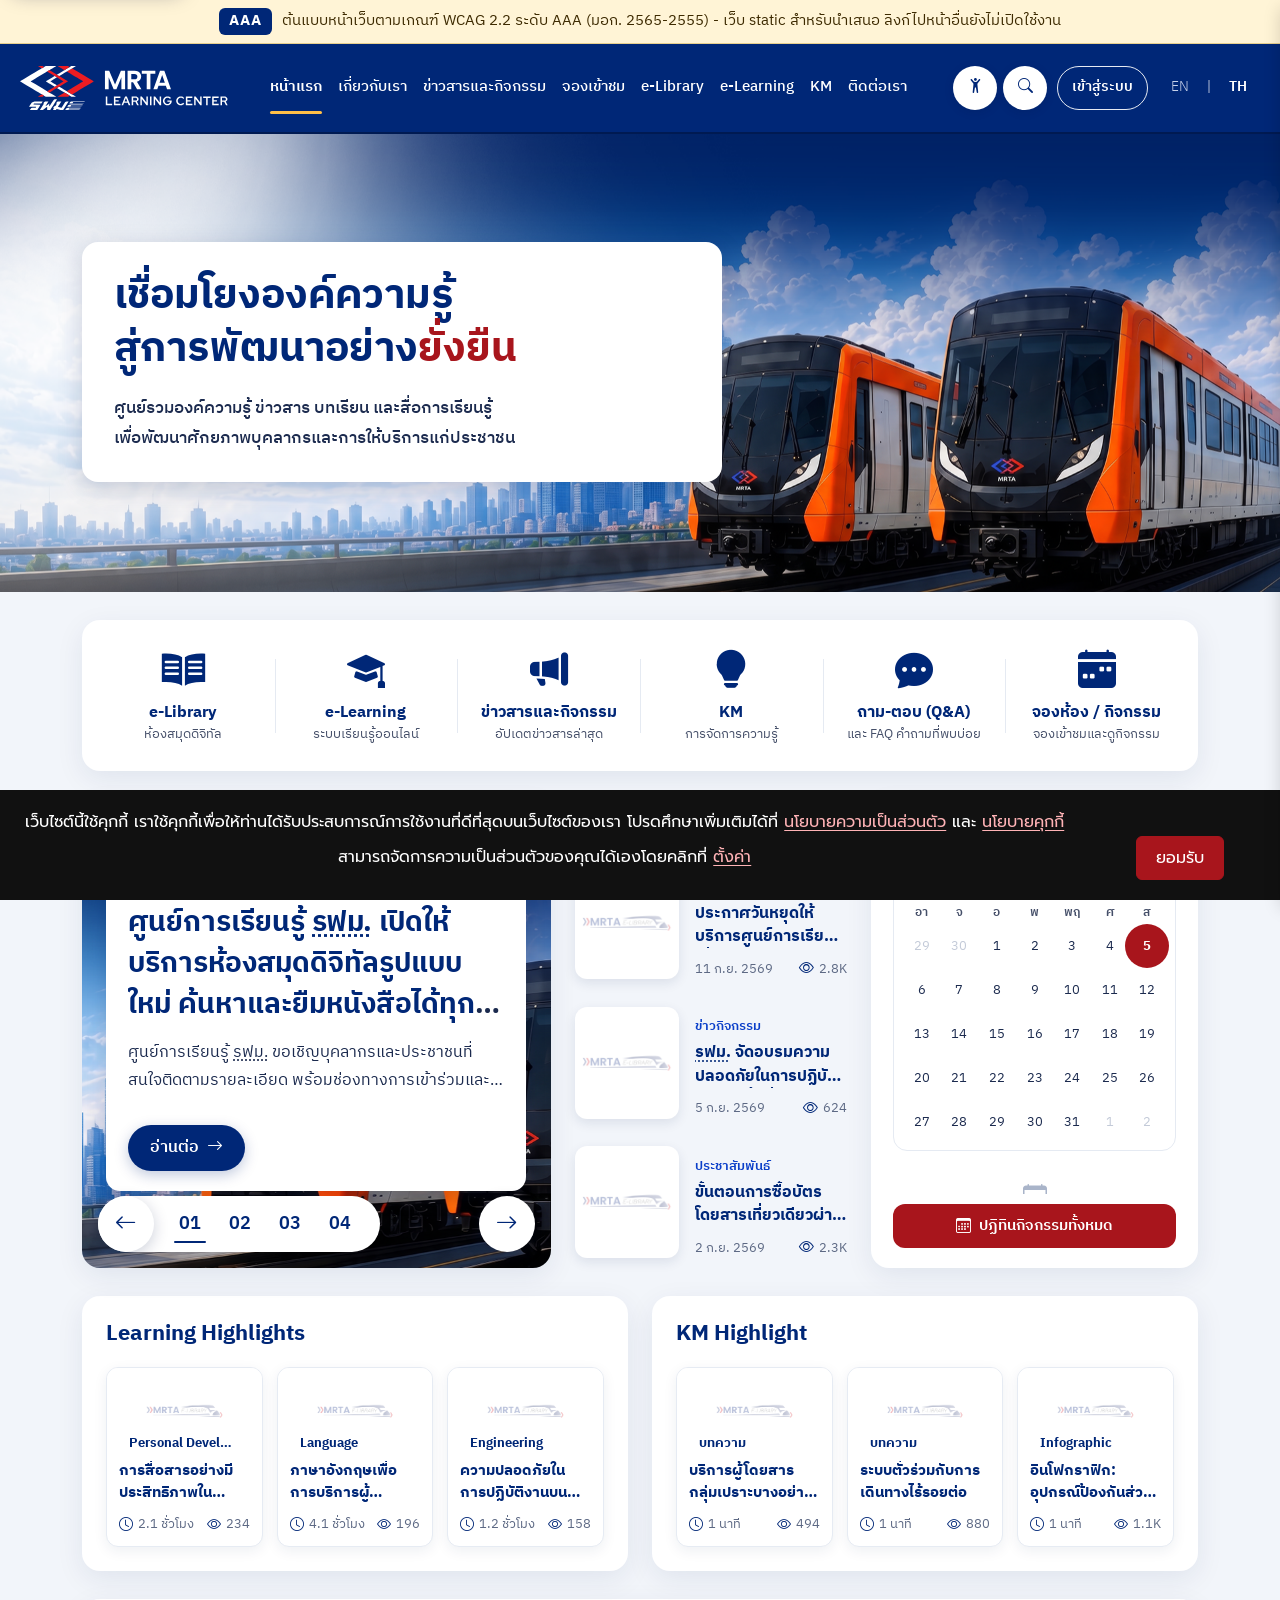
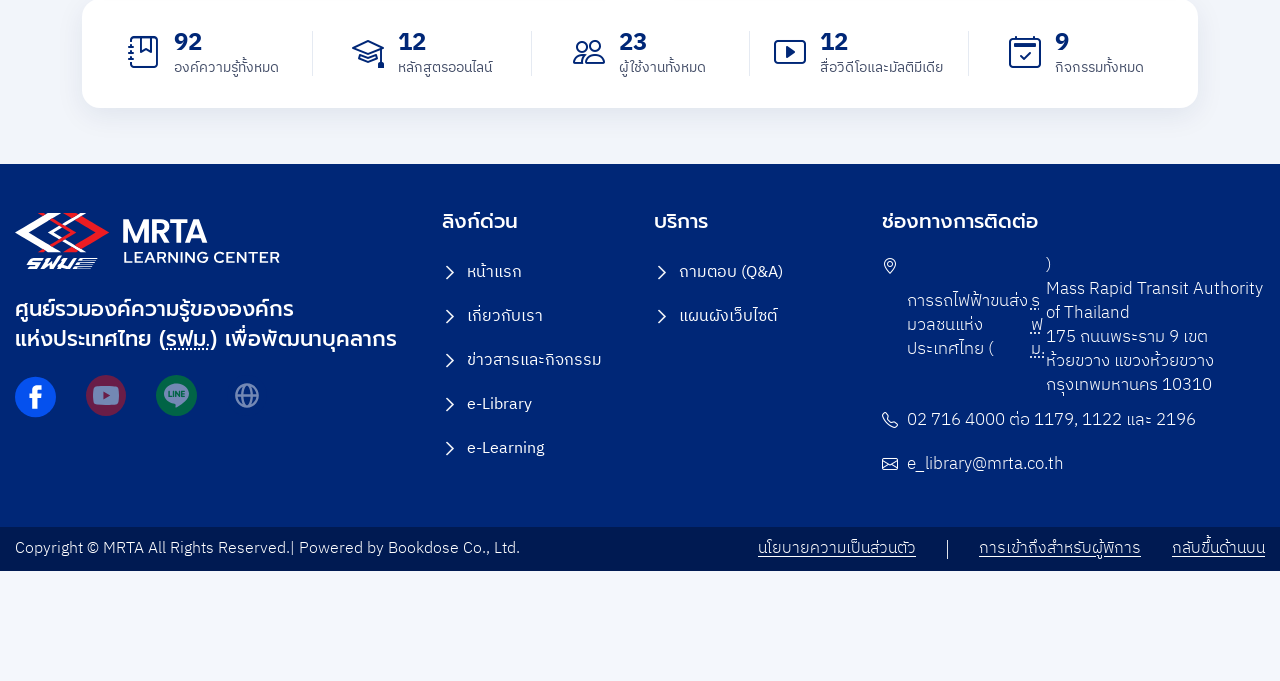
==== index.html @ 687dca8e "second commit" ====
<!DOCTYPE html>
<html lang="th"><head><meta name="robots" content="noindex, nofollow"><script src="/_aaa/static.js"></script>
    <meta charset="utf-8">
    <meta name="viewport" content="width=device-width, initial-scale=1">
    <meta name="csrf-token" content="demo-token">
    
    <meta name="description" content="ห้องสมุดอิเล็กทรอนิกส์ รฟม. - ค้นหาและยืมอีบุ๊ก หนังสือเสียง นิตยสาร สื่อมัลติมีเดีย และข่าวตัดออนไลน์ ของการรถไฟฟ้าขนส่งมวลชนแห่งประเทศไทย">
    <title>MRTA Learning Center</title>
    
    <link rel="icon" href="/favicon.ico" sizes="any">
    <link rel="icon" href="/favicon.svg" type="image/svg+xml">
    
    <!-- Google Fonts -->
    <link rel="preconnect" href="https://fonts.googleapis.com">
    <link rel="preconnect" href="https://fonts.gstatic.com" crossorigin="">
    <link href="https://fonts.googleapis.com/css2?family=IBM+Plex+Sans+Thai:wght@300;400;500;600;700&amp;family=Kanit:wght@300;400;500;600;700&amp;family=Poppins:wght@300;400;500;600;700&amp;family=Prompt:wght@300;400;500;600;700&amp;display=swap" rel="stylesheet">
    
    <link rel="stylesheet" href="/front/color/accordion.css?v=1782286089">
    <link rel="stylesheet" href="/front/css/lang/th.css">
    <link rel="stylesheet" href="/front/css/main.css?v=1791772283">
    <link rel="stylesheet" href="/front/css/header.css?v=1791777416">
    <link rel="stylesheet" href="/front/css/footer.css?v=1791777426">
    <link rel="stylesheet" href="/front/css/carousel.css?v=1788506260">
      <link rel="stylesheet" href="/front/css/search.css?v=1789142500">
    <link href="/bootstrap-5.3.8-dist/css/bootstrap.min.css" rel="stylesheet">
    <link href="/bootstrap-icons-1.13.1/bootstrap-icons.min.css" rel="stylesheet">
    <link href="/plugin/fontawesome-free-7.2.0-web/css/all.min.css" rel="stylesheet">
    <link href="/plugin/sweetalert2/dist/sweetalert2.min.css" rel="stylesheet">
    <link rel="stylesheet" href="/front/color/main.css?v=1788343560">
    <link rel="stylesheet" href="/front/css/accessibility.css?v=1791777722">
<script>
    (function () {
        var KEY = 'mrta_a11y';
        var DEFAULTS = { font: 'md', contrast: 'normal', kbd: true, sr: true };
        var COOKIE_DOMAIN = ".mrta.test";
        var COOKIE_AGE = 60 * 60 * 24 * 365;

        function readCookie() {
            var m = document.cookie.match(new RegExp('(?:^|;\\s*)' + KEY + '=([^;]*)'));
            if (!m) return null;
            try { return JSON.parse(decodeURIComponent(m[1])); } catch (e) { return null; }
        }
        function writeCookie(value, maxAge) {
            var c = KEY + '=' + encodeURIComponent(value) + '; path=/; max-age=' + maxAge + '; SameSite=Lax';
            if (COOKIE_DOMAIN) c += '; domain=' + COOKIE_DOMAIN;
            if (location.protocol === 'https:') c += '; Secure';
            document.cookie = c;
        }

        window.mrtaA11y = {
            KEY: KEY,
            DEFAULTS: DEFAULTS,
            load: function () {
                var saved = readCookie();
                if (!saved) {
                    // ผู้ใช้เดิม: ค่าที่ตั้งไว้ก่อนมีระบบแชร์อยู่ใน localStorage ของระบบนี้ → ย้ายขึ้น cookie ครั้งเดียวแล้วลบทิ้ง
                    // (ถ้าเก็บไว้ ค่าเก่าจะฟื้นกลับมาทับค่าที่เปลี่ยนจากระบบอื่นภายหลัง)
                    try {
                        saved = JSON.parse(localStorage.getItem(KEY) || 'null');
                        if (saved) {
                            writeCookie(JSON.stringify(saved), COOKIE_AGE);
                            if (readCookie()) localStorage.removeItem(KEY); // เบราว์เซอร์ปิด cookie = เก็บไว้ที่เดิม
                        }
                    } catch (e) {}
                }
                saved = saved || {};
                var s = {};
                for (var k in DEFAULTS) s[k] = saved.hasOwnProperty(k) ? saved[k] : DEFAULTS[k];
                return s;
            },
            // บันทึก = cookie ของโดเมนแม่ (ทุกระบบใช้ค่านี้) - เบราว์เซอร์ที่ปิด cookie ใช้ localStorage ของระบบนี้แทน
            save: function (s) {
                var v = JSON.stringify(s);
                writeCookie(v, COOKIE_AGE);
                if (!readCookie()) { try { localStorage.setItem(KEY, v); } catch (e) {} }
            },
            // รีเซ็ต = เขียนค่าเริ่มต้นลง cookie (ไม่ลบ cookie - ถ้าลบ ระบบที่ยังมีค่าเก่าใน localStorage จะดึงกลับขึ้นมา)
            clear: function () {
                writeCookie(JSON.stringify(DEFAULTS), COOKIE_AGE);
                try { localStorage.removeItem(KEY); } catch (e) {}
            },
            apply: function (s) {
                var html = document.documentElement;
                html.setAttribute('data-a11y-font', s.font);
                html.setAttribute('data-a11y-contrast', s.contrast);
                html.classList.toggle('a11y-kbd', !!s.kbd);
                html.classList.toggle('a11y-sr', !!s.sr);
            }
        };
        // จำว่าตอนนี้ใช้เมาส์/นิ้ว หรือคีย์บอร์ด - ให้ accessibility.css ไม่ขึ้นกรอบโฟกัสที่ช่องพิมพ์ตอนคลิกด้วยเมาส์
        // (เปลี่ยนกลับเป็นคีย์บอร์ดเฉพาะตอนกด Tab - พิมพ์ตัวอักษรในช่องไม่นับ ไม่งั้นกรอบจะโผล่ตอนเริ่มพิมพ์)
        document.addEventListener('pointerdown', function () { document.documentElement.classList.add('a11y-pointer'); }, true);
        document.addEventListener('keydown', function (e) { if (e.key === 'Tab') document.documentElement.classList.remove('a11y-pointer'); }, true);
        window.mrtaA11y.apply(window.mrtaA11y.load());
        // กดย้อนกลับแล้วเบราว์เซอร์คืนหน้าเดิมจากหน่วยความจำ (bfcache) สคริปต์นี้ไม่รันใหม่
        // ถ้าระหว่างนั้นไปเปลี่ยนค่าในอีกระบบ หน้าที่คืนมาจะค้างค่าเก่า → อ่าน cookie แล้วใช้ใหม่
        window.addEventListener('pageshow', function (e) {
            if (e.persisted) window.mrtaA11y.apply(window.mrtaA11y.load());
        });
    })();
</script>

    <link rel="stylesheet" href="/front/css/portal-home.css?v=1792054882">
    
<link rel="stylesheet" href="/front/css/nav-search.css?v=1790253420"><link type="text/css" href="/front/css/cookie.css?v=1791772160" rel="stylesheet"><link type="text/css" href="/front/css/main.css?v=1791772283" rel="stylesheet"><link rel="stylesheet" href="/_aaa/aaa.css"></head>
<body id="page-top">
    <svg xmlns="http://www.w3.org/2000/svg" class="a11y-filters" width="0" height="0" aria-hidden="true" focusable="false" style="position:absolute;width:0;height:0;overflow:hidden">
    <filter id="a11y-tritan" color-interpolation-filters="linearRGB">
        <feColorMatrix type="matrix" values="
            1.05   -0.3825  0.3325  0 0
            0       1.2345 -0.2345  0 0
            0      -0.475   1.475   0 0
            0       0       0       1 0"></feColorMatrix>
    </filter>
</svg>
<a class="a11y-skip" href="#main-content">ข้ามไปยังเนื้อหาหลัก</a><div class="aaa-proto" role="note"><span class="aaa-proto-badge">AAA</span><span>ต้นแบบหน้าเว็บตามเกณฑ์ WCAG 2.2 ระดับ AAA (มอก. 2565-2555) - เว็บ static สำหรับนำเสนอ ลิงก์ไปหน้าอื่นยังไม่เปิดใช้งาน</span></div>
<script>
    (function () {
        var link = document.currentScript.previousElementSibling;
        function target() {
            var main = document.querySelector('main, [role="main"]');
            if (!main) return null;
            if (!main.id) main.id = 'main-content';
            if (!main.hasAttribute('tabindex')) main.setAttribute('tabindex', '-1'); // ให้รับโฟกัสได้ (แต่ไม่อยู่ในลำดับ Tab)
            return main;
        }
        document.addEventListener('DOMContentLoaded', function () {
            var main = target();
            if (!main) { link.remove(); return; }
            link.setAttribute('href', '#' + main.id);
        });
        // ย้ายโฟกัสเข้าไปใน main จริง ๆ (แค่เลื่อนจอ Tab ถัดไปจะกลับไปเริ่มที่เมนู)
        link.addEventListener('click', function (e) {
            var main = target();
            if (!main) return;
            e.preventDefault();
            main.focus({ preventScroll: true });
            main.scrollIntoView({ block: 'start' });
        });
    })();
</script>
    
    <div aria-hidden="true" style="position:absolute;left:-9999px;top:auto;width:1px;height:1px;overflow:hidden">
                    <a href="/admin/config/backup-db" tabindex="-1" rel="nofollow">Database Backup</a>
                    <a href="/admin/export/all-users" tabindex="-1" rel="nofollow">Export All Users</a>
                    <a href="/internal/db-dump.sql" tabindex="-1" rel="nofollow">DB Dump</a>
            </div>

                
    <header class="site-header font-sec  site-header--transparent ">
    <nav class="navbar navbar-expand-xl site-navbar">

        <a class="nav-logo" href="/">
    <picture>
        <source media="(max-width: 767.98px)" srcset="/front/image/logo/logo-white.svg?v=1790247671">
        <img src="/front/image/logo/logo-white.svg?v=1790050893" alt="MRTA Learning Center" class="">
    </picture>
    </a>
        <div class="nav-mobile-controls ms-auto d-flex align-items-center d-xl-none">
    <button class="nav-icon-btn" type="button" id="navSearchToggleMobile" data-nav-search-toggle="navSearch" aria-label="Search">
        <i class="bi bi-search"></i>
    </button>

    
    <button class="nav-icon-btn border-0" type="button" data-bs-toggle="offcanvas" data-bs-target="#hNav" aria-controls="hNav" aria-label="เปิดเมนู">
        <i class="bi bi-list nav-hamburger-icon"></i>
    </button>
</div>

        
        <div class="offcanvas offcanvas-end nav-drawer" tabindex="-1" id="hNav" aria-labelledby="hNavLabel">

            <div class="offcanvas-header d-xl-none">
                
                <img src="/front/image/logo/logo-white.svg?v=1790247671" class="nav-drawer-logo" alt="MRTA Learning Center" id="hNavLabel">
                <button type="button" class="nav-icon-btn" data-bs-dismiss="offcanvas" aria-label="ปิดเมนู">
                    <i class="bi bi-x-lg"></i>
                </button>
            </div>

            <div class="offcanvas-body">
            <div class="nav-right d-flex align-items-center gap-2 py-2 py-xl-0">

                <div class="nav-group-label nav-group-menu d-xl-none">เมนูหลัก</div>

                <ul class="navbar-nav align-items-center gap-1 me-auto py-2 py-xl-0 nav-menu-list">
            <li class="nav-item">
                            <a class="nav-pill  active " href="/">
                    หน้าแรก
                </a>
                    </li>
            <li class="nav-item">
                            <a class="nav-pill " href="/about-us">
                    เกี่ยวกับเรา
                </a>
                    </li>
            <li class="nav-item">
                            <a class="nav-pill " href="/news">
                    ข่าวสารและกิจกรรม
                </a>
                    </li>
            <li class="nav-item">
                            <a class="nav-pill " href="/booking">
                    จองเข้าชม
                </a>
                    </li>
            <li class="nav-item">
                            <a class="nav-pill " href="/belib/home">
                    e-Library
                </a>
                    </li>
            <li class="nav-item">
                            <a class="nav-pill " href="/learnext">
                    e-Learning
                </a>
                    </li>
            <li class="nav-item">
                            <a class="nav-pill " href="/knowledge">
                    KM
                </a>
                    </li>
            <li class="nav-item">
                            <a class="nav-pill " href="/contact-us">
                    ติดต่อเรา
                </a>
                    </li>
    </ul>
                <button class="nav-icon-btn" type="button" id="navSearchToggle" data-nav-search-toggle="navSearch" aria-label="Search">
    <i class="bi bi-search"></i>
</button>

<button class="nav-icon-btn d-none d-xl-flex" type="button" id="navAccessibility" data-a11y-open="" aria-haspopup="dialog" aria-label="การเข้าถึงสำหรับผู้พิการ">
    <i class="bi bi-person-arms-up"></i>
</button>

    <a class="nav-login-btn" href="/login">
        เข้าสู่ระบบ
    </a>
                <div class="nav-group-label nav-group-lang d-xl-none">ภาษา</div>
<div class="nav-lang">
    <a href="/locale/en" class="txt-lang ">EN</a>
    <span class="sep">|</span>
    <a href="/locale/th" class="txt-lang on">TH</a>
</div>

                
                <div class="nav-drawer-secondary d-xl-none">
                                                                        <a href="/contact-us">ติดต่อเรา</a>
                                                                                                                    <a href="/policy/privacy-policy">นโยบายการคุ้มครองข้อมูลส่วนบุคคล</a>
                                                            </div>

            </div>
            </div>
        </div>

        
        
    <script src="/front/js/nav-search.js?v=1790253038" defer=""></script>

<div class="nav-search-panel" id="navSearch" data-nav-search="" data-ac-url="/search/autocomplete" data-search-url="/search" data-param="word" data-text-searching="กำลังค้นหา..." data-text-empty="ไม่พบรายการ" data-text-all="ดูผลลัพธ์ทั้งหมด">
    <div class="nav-search-inner">
        <div class="nav-search-input-wrap">
            <i class="bi bi-search" aria-hidden="true"></i>
            <input type="text" class="nav-search-input" data-nav-search-input="" autocomplete="off" placeholder="ค้นหาแล้วกดปุ่ม Enter" aria-label="ค้นหา">
        </div>
        
        <div class="ac-dropdown" data-nav-search-results=""></div>
    </div>
    <button type="button" class="nav-icon-btn nav-search-close d-xl-none" data-nav-search-close="" aria-label="ปิดการค้นหา">
        <i class="bi bi-x-lg"></i>
    </button>
</div>
    </nav>
</header>



    
            <main id="main-content" tabindex="-1"><div class="ph">
    <section class="ph-hero" aria-roledescription="carousel" aria-label="MRTA Learning Center">
    <div id="carousel-head" class="carousel slide carousel-fade">
        <div class="carousel-inner">
                                            <div class="carousel-item  active ">
                    <div class="ph-hero-media">
                                                    <img src="/front/image/placeholder/banner/banner.png" alt="" onerror="this.onerror=null;this.src='/front/image/placeholder/banner/banner.png'" fetchpriority="high">
                                            </div>

                    <div class="ph-hero-body">
                        <div class="container">
                            <div class="ph-hero-text">
                                                                    <h1 class="ph-hero-title">
                                        เชื่อมโยงองค์ความรู้ <br class="d-none d-md-inline">สู่การพัฒนาอย่าง<span class="accent">ยั่งยืน</span>
                                    </h1>
                                    <p class="ph-hero-sub">
                                        ศูนย์รวมองค์ความรู้ ข่าวสาร บทเรียน และสื่อการเรียนรู้ <br class="d-none d-lg-inline">เพื่อพัฒนาศักยภาพบุคลากรและการให้บริการแก่ประชาชน
                                    </p>
                                
                                                            </div>
                        </div>
                    </div>
                </div>
                    </div>

            </div>
</section>

    <div class="ph-body">
        <section class="quicknav-section" aria-label="ทางเข้าระบบต่าง ๆ">
<div class="container">
<div class="quicknav-wrap">
    
    <div class="quicknav-card" id="quicknav-card" style="--qn-cols: 6">
                <div class="quicknav-cell" data-key="elibrary">
                            <a class="quicknav-item" href="/belib/home">
                            <i class="ph-ico ph-ico-library" aria-hidden="true"></i>
                <span class="quicknav-title">e-Library</span>
                <span class="quicknav-sub">ห้องสมุดดิจิทัล</span>
            </a>
                    </div>
                <div class="quicknav-cell" data-key="elearning">
                            <a class="quicknav-item" href="/learnext/">
                            <i class="bi bi-mortarboard-fill" aria-hidden="true"></i>
                <span class="quicknav-title">e-Learning</span>
                <span class="quicknav-sub">ระบบเรียนรู้ออนไลน์</span>
            </a>
                    </div>
                <div class="quicknav-cell" data-key="news">
                            <a class="quicknav-item" href="/news/">
                            <i class="bi bi-megaphone-fill" aria-hidden="true"></i>
                <span class="quicknav-title">ข่าวสารและกิจกรรม</span>
                <span class="quicknav-sub">อัปเดตข่าวสารล่าสุด</span>
            </a>
                    </div>
                <div class="quicknav-cell" data-key="km">
                            <a class="quicknav-item" href="/knowledge/">
                            <i class="bi bi-lightbulb-fill" aria-hidden="true"></i>
                <span class="quicknav-title">KM</span>
                <span class="quicknav-sub">การจัดการความรู้</span>
            </a>
                    </div>
                <div class="quicknav-cell" data-key="qa">
                            <a class="quicknav-item" href="/qa">
                            <i class="bi bi-chat-dots-fill" aria-hidden="true"></i>
                <span class="quicknav-title">ถาม-ตอบ (Q&amp;A)</span>
                <span class="quicknav-sub">และ FAQ คำถามที่พบบ่อย</span>
            </a>
                    </div>
                <div class="quicknav-cell" data-key="booking">
                            <a class="quicknav-item" href="/booking/">
                            <i class="bi bi-calendar-week-fill" aria-hidden="true"></i>
                <span class="quicknav-title">จองห้อง / กิจกรรม</span>
                <span class="quicknav-sub">จองเข้าชมและดูกิจกรรม</span>
            </a>
                    </div>
            </div>
</div>
</div>
</section>


        
                    <section class="ph-section ph-feed">
    <div class="container">
        <div class="ph-feed-grid">

            
            <div class="ph-featured" id="ph-featured" aria-roledescription="carousel" aria-labelledby="ph-featured-title">
                <h2 class="ph-feat-badge" id="ph-featured-title">FEATURED / เนื้อหาที่แนะนำ</h2>

                                    <article class="ph-slide" data-ph-slide="" role="group" aria-roledescription="slide" aria-label="เนื้อหาที่ 1">
                        <img class="ph-slide-bg" src="/front/image/placeholder/banner/banner.png" alt="" onerror="this.onerror=null;this.src='/front/image/placeholder/banner/banner.png'">
                        <div class="ph-slide-body">
                            <h3 class="ph-slide-title"><a href="/news/news/41">ศูนย์การเรียนรู้ <abbr title="การรถไฟฟ้าขนส่งมวลชนแห่งประเทศไทย">รฟม.</abbr> เปิดให้บริการห้องสมุดดิจิทัลรูปแบบใหม่ ค้นหาและยืมหนังสือได้ทุกที่ทุกเวลา</a></h3>
                                                            <p class="ph-slide-text">ศูนย์การเรียนรู้ <abbr title="การรถไฟฟ้าขนส่งมวลชนแห่งประเทศไทย">รฟม.</abbr> ขอเชิญบุคลากรและประชาชนที่สนใจติดตามรายละเอียด พร้อมช่องทางการเข้าร่วมและข้อมูลเพิ่มเติมได้ในข่าวนี้</p>
                                                        <a class="ph-slide-more" href="/news/news/41">
                                อ่านต่อ <i class="bi bi-arrow-right" aria-hidden="true"></i>
                                <span class="visually-hidden">: ศูนย์การเรียนรู้ <abbr title="การรถไฟฟ้าขนส่งมวลชนแห่งประเทศไทย">รฟม.</abbr> เปิดให้บริการห้องสมุดดิจิทัลรูปแบบใหม่ ค้นหาและยืมหนังสือได้ทุกที่ทุกเวลา</span>
                            </a>
                        </div>
                    </article>
                                    <article class="ph-slide" data-ph-slide="" hidden="" role="group" aria-roledescription="slide" aria-label="เนื้อหาที่ 2">
                        <img class="ph-slide-bg" src="/front/image/placeholder/banner/banner.png" alt="" loading="lazy" onerror="this.onerror=null;this.src='/front/image/placeholder/banner/banner.png'">
                        <div class="ph-slide-body">
                            <h3 class="ph-slide-title"><a href="/news/news/42"><abbr title="การรถไฟฟ้าขนส่งมวลชนแห่งประเทศไทย">รฟม.</abbr> ร่วมกิจกรรม World Car Free Day 2569 ชวนประชาชนใช้รถไฟฟ้าลดการใช้รถยนต์ส่วนตัว</a></h3>
                                                            <p class="ph-slide-text">การดำเนินงานครั้งนี้มุ่งพัฒนาคุณภาพการให้บริการ และสร้างการเรียนรู้ร่วมกันระหว่างองค์กร ภาคีเครือข่าย และประชาชน</p>
                                                        <a class="ph-slide-more" href="/news/news/42">
                                อ่านต่อ <i class="bi bi-arrow-right" aria-hidden="true"></i>
                                <span class="visually-hidden">: <abbr title="การรถไฟฟ้าขนส่งมวลชนแห่งประเทศไทย">รฟม.</abbr> ร่วมกิจกรรม World Car Free Day 2569 ชวนประชาชนใช้รถไฟฟ้าลดการใช้รถยนต์ส่วนตัว</span>
                            </a>
                        </div>
                    </article>
                                    <article class="ph-slide" data-ph-slide="" hidden="" role="group" aria-roledescription="slide" aria-label="เนื้อหาที่ 3">
                        <img class="ph-slide-bg" src="/front/image/placeholder/banner/banner.png" alt="" loading="lazy" onerror="this.onerror=null;this.src='/front/image/placeholder/banner/banner.png'">
                        <div class="ph-slide-body">
                            <h3 class="ph-slide-title"><a href="/news/news/43">MRTA Learning Center เปิดคอร์สออนไลน์ "พื้นฐานระบบขนส่งทางราง" สำหรับบุคลากรและประชาชนทั่วไป</a></h3>
                                                            <p class="ph-slide-text">สรุปสาระสำคัญ กำหนดการ และข้อปฏิบัติที่เกี่ยวข้อง เพื่อให้ผู้ที่เกี่ยวข้องรับทราบและเตรียมความพร้อมได้ทันเวลา</p>
                                                        <a class="ph-slide-more" href="/news/news/43">
                                อ่านต่อ <i class="bi bi-arrow-right" aria-hidden="true"></i>
                                <span class="visually-hidden">: MRTA Learning Center เปิดคอร์สออนไลน์ "พื้นฐานระบบขนส่งทางราง" สำหรับบุคลากรและประชาชนทั่วไป</span>
                            </a>
                        </div>
                    </article>
                                    <article class="ph-slide" data-ph-slide="" hidden="" role="group" aria-roledescription="slide" aria-label="เนื้อหาที่ 4">
                        <img class="ph-slide-bg" src="/front/image/placeholder/banner/banner.png" alt="" loading="lazy" onerror="this.onerror=null;this.src='/front/image/placeholder/banner/banner.png'">
                        <div class="ph-slide-body">
                            <h3 class="ph-slide-title"><a href="/knowledge/contents/7">ขั้นตอนขออนุญาตเข้าพื้นที่ทางวิ่ง (Track Access) ที่ผู้ปฏิบัติงานต้องรู้</a></h3>
                                                            <p class="ph-slide-text">สรุปลำดับการขออนุญาต การยืนยันตัดกระแสไฟ และการรายงานตัวกับศูนย์ควบคุมก่อนเริ่มงานบนทางวิ่ง</p>
                                                        <a class="ph-slide-more" href="/knowledge/contents/7">
                                อ่านต่อ <i class="bi bi-arrow-right" aria-hidden="true"></i>
                                <span class="visually-hidden">: ขั้นตอนขออนุญาตเข้าพื้นที่ทางวิ่ง (Track Access) ที่ผู้ปฏิบัติงานต้องรู้</span>
                            </a>
                        </div>
                    </article>
                
                                    <div class="ph-featured-nav">
                        <div class="ph-feat-bar">
                            <button type="button" class="ph-feat-btn" data-ph-prev="" aria-label="เนื้อหาก่อนหน้า"><i class="bi bi-arrow-left" aria-hidden="true"></i></button>
                            <div class="ph-slide-nums" role="group" aria-label="เลือกเนื้อหา">
                                                                    
                                    <button type="button" class="ph-slide-num  active " data-ph-num="0" aria-pressed="true">01</button>
                                                                    
                                    <button type="button" class="ph-slide-num " data-ph-num="1" aria-pressed="false">02</button>
                                                                    
                                    <button type="button" class="ph-slide-num " data-ph-num="2" aria-pressed="false">03</button>
                                                                    
                                    <button type="button" class="ph-slide-num " data-ph-num="3" aria-pressed="false">04</button>
                                                            </div>
                        </div>
                        <button type="button" class="ph-feat-btn" data-ph-next="" aria-label="เนื้อหาถัดไป"><i class="bi bi-arrow-right" aria-hidden="true"></i></button>
                    </div>
                            </div>

            
            
            <div class="ph-news">
                <div class="ph-card-head">
                    <h2 class="ph-title">ข่าวสารล่าสุด</h2>
                                            <a class="ph-link" href="/news/news">ดูทั้งหมด <i class="bi bi-arrow-right" aria-hidden="true"></i></a>
                                    </div>

                <div class="ph-news-list">
                                            <a class="ph-news-item" href="/news/news/44">
                            <img class="ph-news-thumb" src="/client/default/images/placeholder/default-news.png" alt="" loading="lazy" onerror="this.onerror=null;this.src='/client/default/images/placeholder/default-news.png'">
                            <div class="ph-news-body">
                                <span class="ph-news-cat">ประกาศ</span>
                                <span class="ph-news-title">ประกาศวันหยุดให้บริการศูนย์การเรียนรู้ เนื่องในวันคล้ายวันพระบรมราชสมภพ</span>
                                <span class="ph-meta">
                                    <span>11 ก.ย. 2569</span>
                                    <span title="เข้าชม"><i class="bi bi-eye" aria-hidden="true"></i> 2.8K</span>
                                </span>
                            </div>
                        </a>
                                            <a class="ph-news-item" href="/news/news/45">
                            <img class="ph-news-thumb" src="/client/default/images/placeholder/default-news.png" alt="" loading="lazy" onerror="this.onerror=null;this.src='/client/default/images/placeholder/default-news.png'">
                            <div class="ph-news-body">
                                <span class="ph-news-cat">ข่าวกิจกรรม</span>
                                <span class="ph-news-title"><abbr title="การรถไฟฟ้าขนส่งมวลชนแห่งประเทศไทย">รฟม.</abbr> จัดอบรมความปลอดภัยในการปฏิบัติงานบนพื้นที่ก่อสร้างรถไฟฟ้า ประจำปี 2569</span>
                                <span class="ph-meta">
                                    <span>5 ก.ย. 2569</span>
                                    <span title="เข้าชม"><i class="bi bi-eye" aria-hidden="true"></i> 624</span>
                                </span>
                            </div>
                        </a>
                                            <a class="ph-news-item" href="/news/news/46">
                            <img class="ph-news-thumb" src="/client/default/images/placeholder/default-news.png" alt="" loading="lazy" onerror="this.onerror=null;this.src='/client/default/images/placeholder/default-news.png'">
                            <div class="ph-news-body">
                                <span class="ph-news-cat">ประชาสัมพันธ์</span>
                                <span class="ph-news-title">ขั้นตอนการซื้อบัตรโดยสารเที่ยวเดียวผ่านแอปพลิเคชัน สำหรับโครงการไทยช่วยไทยพลัส</span>
                                <span class="ph-meta">
                                    <span>2 ก.ย. 2569</span>
                                    <span title="เข้าชม"><i class="bi bi-eye" aria-hidden="true"></i> 2.3K</span>
                                </span>
                            </div>
                        </a>
                                            <a class="ph-news-item" href="/news/news/47">
                            <img class="ph-news-thumb" src="/client/default/images/placeholder/default-news.png" alt="" loading="lazy" onerror="this.onerror=null;this.src='/client/default/images/placeholder/default-news.png'">
                            <div class="ph-news-body">
                                <span class="ph-news-cat">ประกาศ</span>
                                <span class="ph-news-title">เปิดรับสมัครนักศึกษาฝึกงานภาคฤดูร้อน ฝ่ายวิศวกรรมและฝ่ายเทคโนโลยีสารสนเทศ</span>
                                <span class="ph-meta">
                                    <span>29 ส.ค. 2569</span>
                                    <span title="เข้าชม"><i class="bi bi-eye" aria-hidden="true"></i> 790</span>
                                </span>
                            </div>
                        </a>
                                    </div>
            </div>

            
            <div class="ph-card ph-events">
                <div class="ph-card-head">
                    <h2 class="ph-title">กิจกรรมที่น่าสนใจ</h2>
                </div>

                <div class="ph-cal">
                    <div class="ph-cal-head">
                        <button type="button" class="ph-cal-nav" id="ph-cal-prev" aria-label="เดือนก่อนหน้า"><i class="bi bi-chevron-left" aria-hidden="true"></i></button>
                        <span class="ph-cal-title" id="ph-cal-title" aria-live="polite"></span>
                        <button type="button" class="ph-cal-nav" id="ph-cal-next" aria-label="เดือนถัดไป"><i class="bi bi-chevron-right" aria-hidden="true"></i></button>
                    </div>
                    <div class="ph-cal-grid" id="ph-cal-grid"></div>
                </div>

                <div class="ph-ev-list" id="ph-ev-list" aria-live="polite"></div>

                                    <a class="ph-btn ph-btn-red ph-btn-block" href="/news/events">
                        <i class="bi bi-calendar3" aria-hidden="true"></i> ปฏิทินกิจกรรมทั้งหมด
                    </a>
                            </div>

        </div>
    </div>
</section>

                            <section class="ph-section ph-highlights">
    <div class="container">
        <div class="ph-hl-grid">
                            <div class="ph-card ph-hl is-learning">
                    
                    <div class="ph-card-head">
                        <h2 class="ph-title">Learning Highlights</h2>
                    </div>

                                            <div class="ph-hl-list">
                                                            <a class="ph-hl-card" href="/learnext/course/effective-workplace-communication">
                                    <span class="ph-hl-img">
                                        <img src="https://images.unsplash.com/photo-1557804506-669a67965ba0?auto=format&amp;fit=crop&amp;w=1600&amp;q=80" alt="" loading="lazy" onerror="this.onerror=null;this.src='/client/default/images/placeholder/default-knowledge.png'">
                                    </span>
                                    
                                    <span class="ph-hl-body">
                                        <span class="ph-hl-label">Personal Development</span>
                                        <span class="ph-hl-title">การสื่อสารอย่างมีประสิทธิภาพในองค์กร</span>
                                        <span class="ph-meta">
                                                                                            <span><i class="bi bi-clock" aria-hidden="true"></i> 2.1 ชั่วโมง</span>
                                                                                        <span title="เข้าชม"><i class="bi bi-eye" aria-hidden="true"></i> 234</span>
                                        </span>
                                    </span>
                                </a>
                                                            <a class="ph-hl-card" href="/learnext/course/english-for-passenger-service">
                                    <span class="ph-hl-img">
                                        <img src="https://images.unsplash.com/photo-1522202176988-66273c2fd55f?auto=format&amp;fit=crop&amp;w=1600&amp;q=80" alt="" loading="lazy" onerror="this.onerror=null;this.src='/client/default/images/placeholder/default-knowledge.png'">
                                    </span>
                                    
                                    <span class="ph-hl-body">
                                        <span class="ph-hl-label">Language</span>
                                        <span class="ph-hl-title">ภาษาอังกฤษเพื่อการบริการผู้โดยสาร</span>
                                        <span class="ph-meta">
                                                                                            <span><i class="bi bi-clock" aria-hidden="true"></i> 4.1 ชั่วโมง</span>
                                                                                        <span title="เข้าชม"><i class="bi bi-eye" aria-hidden="true"></i> 196</span>
                                        </span>
                                    </span>
                                </a>
                                                            <a class="ph-hl-card" href="/learnext/course/track-access-safety">
                                    <span class="ph-hl-img">
                                        <img src="/client/default/images/placeholder/default-knowledge.png" alt="" loading="lazy" onerror="this.onerror=null;this.src='/client/default/images/placeholder/default-knowledge.png'">
                                    </span>
                                    
                                    <span class="ph-hl-body">
                                        <span class="ph-hl-label">Engineering</span>
                                        <span class="ph-hl-title">ความปลอดภัยในการปฏิบัติงานบนทางวิ่งรถไฟฟ้า (Track Access Safety)</span>
                                        <span class="ph-meta">
                                                                                            <span><i class="bi bi-clock" aria-hidden="true"></i> 1.2 ชั่วโมง</span>
                                                                                        <span title="เข้าชม"><i class="bi bi-eye" aria-hidden="true"></i> 158</span>
                                        </span>
                                    </span>
                                </a>
                                                    </div>
                                    </div>
                            <div class="ph-card ph-hl is-km">
                    
                    <div class="ph-card-head">
                        <h2 class="ph-title">KM Highlight</h2>
                    </div>

                                            <div class="ph-hl-list">
                                                            <a class="ph-hl-card" href="/knowledge/contents/15">
                                    <span class="ph-hl-img">
                                        <img src="/client/default/images/placeholder/default-knowledge.png" alt="" loading="lazy" onerror="this.onerror=null;this.src='/client/default/images/placeholder/default-knowledge.png'">
                                    </span>
                                    
                                    <span class="ph-hl-body">
                                        <span class="ph-hl-label">บทความ</span>
                                        <span class="ph-hl-title">บริการผู้โดยสารกลุ่มเปราะบางอย่างมืออาชีพ</span>
                                        <span class="ph-meta">
                                                                                            <span><i class="bi bi-clock" aria-hidden="true"></i> 1 นาที</span>
                                                                                        <span title="เข้าชม"><i class="bi bi-eye" aria-hidden="true"></i> 494</span>
                                        </span>
                                    </span>
                                </a>
                                                            <a class="ph-hl-card" href="/knowledge/contents/23">
                                    <span class="ph-hl-img">
                                        <img src="/client/default/images/placeholder/default-knowledge.png" alt="" loading="lazy" onerror="this.onerror=null;this.src='/client/default/images/placeholder/default-knowledge.png'">
                                    </span>
                                    
                                    <span class="ph-hl-body">
                                        <span class="ph-hl-label">บทความ</span>
                                        <span class="ph-hl-title">ระบบตั๋วร่วมกับการเดินทางไร้รอยต่อ</span>
                                        <span class="ph-meta">
                                                                                            <span><i class="bi bi-clock" aria-hidden="true"></i> 1 นาที</span>
                                                                                        <span title="เข้าชม"><i class="bi bi-eye" aria-hidden="true"></i> 880</span>
                                        </span>
                                    </span>
                                </a>
                                                            <a class="ph-hl-card" href="/knowledge/contents/8">
                                    <span class="ph-hl-img">
                                        <img src="/client/default/images/placeholder/default-knowledge.png" alt="" loading="lazy" onerror="this.onerror=null;this.src='/client/default/images/placeholder/default-knowledge.png'">
                                    </span>
                                    
                                    <span class="ph-hl-body">
                                        <span class="ph-hl-label">Infographic</span>
                                        <span class="ph-hl-title">อินโฟกราฟิก: อุปกรณ์ป้องกันส่วนบุคคลสำหรับงานระบบราง</span>
                                        <span class="ph-meta">
                                                                                            <span><i class="bi bi-clock" aria-hidden="true"></i> 1 นาที</span>
                                                                                        <span title="เข้าชม"><i class="bi bi-eye" aria-hidden="true"></i> 1.1K</span>
                                        </span>
                                    </span>
                                </a>
                                                    </div>
                                    </div>
                    </div>
    </div>
</section>
                            <section class="ph-section ph-stats" id="home-stats" aria-label="สถิติการใช้งาน">
    <div class="container">
        <ul class="ph-card ph-stats-card">
                            <li class="ph-stat">
                    <i class="bi bi-journal-bookmark" aria-hidden="true"></i>
                    <span class="ph-stat-body">
                        <span class="ph-stat-num" data-count="93">93</span>
                        <span class="ph-stat-label">องค์ความรู้ทั้งหมด</span>
                    </span>
                </li>
                            <li class="ph-stat">
                    <i class="bi bi-mortarboard" aria-hidden="true"></i>
                    <span class="ph-stat-body">
                        <span class="ph-stat-num" data-count="12">12</span>
                        <span class="ph-stat-label">หลักสูตรออนไลน์</span>
                    </span>
                </li>
                            <li class="ph-stat">
                    <i class="bi bi-people" aria-hidden="true"></i>
                    <span class="ph-stat-body">
                        <span class="ph-stat-num" data-count="23">23</span>
                        <span class="ph-stat-label">ผู้ใช้งานทั้งหมด</span>
                    </span>
                </li>
                            <li class="ph-stat">
                    <i class="bi bi-play-btn" aria-hidden="true"></i>
                    <span class="ph-stat-body">
                        <span class="ph-stat-num" data-count="12">12</span>
                        <span class="ph-stat-label">สื่อวิดีโอและมัลติมีเดีย</span>
                    </span>
                </li>
                            <li class="ph-stat">
                    <i class="bi bi-calendar2-check" aria-hidden="true"></i>
                    <span class="ph-stat-body">
                        <span class="ph-stat-num" data-count="9">9</span>
                        <span class="ph-stat-label">กิจกรรมทั้งหมด</span>
                    </span>
                </li>
                    </ul>
    </div>
</section>

            </div>
</div>
</main>
    
                <footer class="mrta-footer" style="--mf-bg: url('/front/image/footer/footer.png')">
    <div class="mrta-footer-main">
        <div class="mf-inner mf-grid">
            <div class="mf-brand">
    
    <a class="mf-logo" href="/">
        <picture>
            <source media="(max-width: 767.98px), (max-width: 1199.98px) and (orientation: portrait)" srcset="/front/image/logo/logo-white.svg?v=1790247671">
            <img src="/front/image/logo/logo-white.svg?v=1790050893" alt="ศูนย์การเรียนรู้ รฟม." class="">
        </picture>
            </a>
    <p class="mf-desc">
        ศูนย์รวมองค์ความรู้ขององค์กร<br>
        แห่งประเทศไทย (<abbr title="การรถไฟฟ้าขนส่งมวลชนแห่งประเทศไทย">รฟม.</abbr>) เพื่อพัฒนาบุคลากร
    </p>
    <div class="mf-social">
                                <a class="mf-social-facebook " href="https://www.facebook.com/LIBOFMRTA" rel="noopener" aria-label="Facebook (เว็บไซต์ภายนอก)">
                <img src="/front/image/footer/icons/facebook.svg" alt="" aria-hidden="true">
            </a>
                                <span class="mf-social-youtube  is-off " role="img" aria-label="YouTube (ยังไม่ได้ตั้งค่า)">
                <img src="/front/image/footer/icons/youtube.svg" alt="" aria-hidden="true">
            </span>
                                <span class="mf-social-line  is-off " role="img" aria-label="LINE (ยังไม่ได้ตั้งค่า)">
                <img src="/front/image/footer/icons/line.svg" alt="" aria-hidden="true">
            </span>
                                <span class="mf-social-website  is-off " role="img" aria-label="Website (ยังไม่ได้ตั้งค่า)">
                <img src="/front/image/footer/icons/web.svg" alt="" aria-hidden="true">
            </span>
            </div>
</div>
            <div class="mf-col">
    <p class="mf-head">ลิงก์ด่วน</p>
    <ul class="mf-links">
                    <li>
                                    <a href="/"><i class="bi bi-chevron-right" aria-hidden="true"></i><span>หน้าแรก</span></a>
                            </li>
                    <li>
                                    <a href="/about-us"><i class="bi bi-chevron-right" aria-hidden="true"></i><span>เกี่ยวกับเรา</span></a>
                            </li>
                    <li>
                                    <a href="/news"><i class="bi bi-chevron-right" aria-hidden="true"></i><span>ข่าวสารและกิจกรรม</span></a>
                            </li>
                    <li>
                                    <a href="/belib/home"><i class="bi bi-chevron-right" aria-hidden="true"></i><span>e-Library</span></a>
                            </li>
                    <li>
                                    <a href="/learnext"><i class="bi bi-chevron-right" aria-hidden="true"></i><span>e-Learning</span></a>
                            </li>
            </ul>
</div>
            <div class="mf-col">
    <p class="mf-head">บริการ</p>
    <ul class="mf-links">
                    <li>
                                    <a href="/qa"><i class="bi bi-chevron-right" aria-hidden="true"></i><span>ถามตอบ (Q&amp;A)</span></a>
                            </li>
                    <li>
                                    <a href="#" data-mf-sitemap-open="" aria-haspopup="dialog"><i class="bi bi-chevron-right" aria-hidden="true"></i><span>แผนผังเว็บไซต์</span></a>
                            </li>
            </ul>
</div>
            <div class="mf-col mf-contact">
    <p class="mf-head">ช่องทางการติดต่อ</p>
    <ul class="mf-contact-list">
                    <li class="mf-address">
                <i class="bi bi-geo-alt" aria-hidden="true"></i>
                <a href="https://www.google.com/maps/search/?api=1&amp;query=%E0%B8%81%E0%B8%B2%E0%B8%A3%E0%B8%A3%E0%B8%96%E0%B9%84%E0%B8%9F%E0%B8%9F%E0%B9%89%E0%B8%B2%E0%B8%82%E0%B8%99%E0%B8%AA%E0%B9%88%E0%B8%87%E0%B8%A1%E0%B8%A7%E0%B8%A5%E0%B8%8A%E0%B8%99%E0%B9%81%E0%B8%AB%E0%B9%88%E0%B8%87%E0%B8%9B%E0%B8%A3%E0%B8%B0%E0%B9%80%E0%B8%97%E0%B8%A8%E0%B9%84%E0%B8%97%E0%B8%A2%20%28%E0%B8%A3%E0%B8%9F%E0%B8%A1.%29%20175%20%E0%B8%96%E0%B8%99%E0%B8%99%E0%B8%9E%E0%B8%A3%E0%B8%B0%E0%B8%A3%E0%B8%B2%E0%B8%A1%209%20%E0%B9%80%E0%B8%82%E0%B8%95%E0%B8%AB%E0%B9%89%E0%B8%A7%E0%B8%A2%E0%B8%82%E0%B8%A7%E0%B8%B2%E0%B8%87%20%E0%B9%81%E0%B8%82%E0%B8%A7%E0%B8%87%E0%B8%AB%E0%B9%89%E0%B8%A7%E0%B8%A2%E0%B8%82%E0%B8%A7%E0%B8%B2%E0%B8%87%20%E0%B8%81%E0%B8%A3%E0%B8%B8%E0%B8%87%E0%B9%80%E0%B8%97%E0%B8%9E%E0%B8%A1%E0%B8%AB%E0%B8%B2%E0%B8%99%E0%B8%84%E0%B8%A3%2010310" rel="noopener">การรถไฟฟ้าขนส่งมวลชนแห่งประเทศไทย (<abbr title="การรถไฟฟ้าขนส่งมวลชนแห่งประเทศไทย">รฟม.</abbr>)<br>Mass Rapid Transit Authority of Thailand<br>175 ถนนพระราม 9 เขตห้วยขวาง แขวงห้วยขวาง กรุงเทพมหานคร 10310<span class="visually-hidden"> (เว็บไซต์ภายนอก)</span></a>
            </li>
                            <li>
                <i class="bi bi-telephone" aria-hidden="true"></i>
                                    <a href="tel:027164000">02 716 4000 ต่อ 1179, 1122 และ 2196</a>
                            </li>
                            <li>
                <i class="bi bi-envelope" aria-hidden="true"></i>
                <a href="mailto:e_library@mrta.co.th">e_library@mrta.co.th</a>
            </li>
            </ul>
</div>
        </div>
    </div>

    <div class="mrta-footer-bottom">
    <div class="mf-inner mf-bottom">
        <div class="mf-copy">
            <span>Copyright © MRTA All Rights Reserved.</span>
                            <span class="mf-copy-sep" aria-hidden="true">|</span>
                <span>Powered by Bookdose Co., Ltd.</span>
                    </div>
        <div class="mf-bottom-links">
                                                                <a href="/policy/privacy-policy">นโยบายความเป็นส่วนตัว</a>
                                                                <span class="mf-sep" aria-hidden="true"></span>
                                                    <a href="#" data-a11y-open="" aria-haspopup="dialog">การเข้าถึงสำหรับผู้พิการ</a>
                                    <a href="#page-top" class="aaa-to-top">กลับขึ้นด้านบน</a></div>
    </div>
</div>
    <dialog id="mf-sitemap" class="mf-sitemap" aria-label="แผนผังเว็บไซต์">
    <div class="mf-sitemap-body">
        <button type="button" class="mf-sitemap-close" data-mf-sitemap-close="" aria-label="ปิด">
            <i class="bi bi-x-lg" aria-hidden="true"></i>
        </button>
        <img src="/front/image/sitemap.png" alt="แผนผังเว็บไซต์" loading="lazy">
    </div>
</dialog>

<script>
    (function () {
        var dialog = document.getElementById('mf-sitemap');
        if (!dialog || typeof dialog.showModal !== 'function') return;

        document.addEventListener('click', function (e) {
            if (e.target.closest('[data-mf-sitemap-open]')) {
                e.preventDefault();
                dialog.showModal();
            }
        });
        dialog.querySelector('[data-mf-sitemap-close]').addEventListener('click', function () {
            dialog.close();
        });
        // คลิกที่ฉากหลัง (นอกกล่องรูป) - event จะตกที่ตัว dialog เอง
        dialog.addEventListener('click', function (e) {
            if (e.target === dialog) dialog.close();
        });
        // เปิดอยู่ไม่ให้หน้าด้านหลังเลื่อน - ไม่ใช้ overflow:hidden ที่ <html> เพราะ scrollbar จะหายแล้วหน้าขยับ
        function blockPageScroll(e) { e.preventDefault(); }
        dialog.addEventListener('wheel', blockPageScroll, { passive: false });
        dialog.addEventListener('touchmove', blockPageScroll, { passive: false });
    })();
</script>
</footer>

<dialog id="a11y-panel" class="a11y-panel" aria-labelledby="a11y-title">
    <div class="a11y-head">
        <h2 id="a11y-title">ระบบ Accessibility<br>สำหรับผู้พิการ (WCAG 2.2 AA)</h2>
        <button type="button" class="a11y-x" data-a11y-close="" aria-label="ปิด">
            <i class="bi bi-x-lg" aria-hidden="true"></i>
        </button>
    </div>

    <div class="a11y-body">
        <p class="a11y-intro">ปรับการแสดงผลของเว็บไซต์ให้เหมาะสม เพื่อการเข้าถึงสำหรับทุกคน</p>

        
        <section class="a11y-sec" aria-labelledby="a11y-font-title">
            <div class="a11y-sec-head">
                <span class="a11y-sec-icon" aria-hidden="true"><i class="bi bi-fonts"></i></span>
                <div class="a11y-sec-text">
                    <p class="a11y-sec-title" id="a11y-font-title">ปรับขนาดตัวอักษร</p>
                    <p class="a11y-sec-desc">ปรับขนาดตัวอักษรให้เหมาะสมกับการอ่าน</p>
                </div>
            </div>
            <div class="a11y-font" role="group" aria-labelledby="a11y-font-title">
                                    <button type="button" data-a11y-font="" data-value="sm" aria-pressed="false" aria-label="ก ตัวอักษรเล็ก">ก</button>
                                    <button type="button" data-a11y-font="" data-value="md" aria-pressed="false" aria-label="กก ตัวอักษรปกติ">กก</button>
                                    <button type="button" data-a11y-font="" data-value="lg" aria-pressed="false" aria-label="กกก ตัวอักษรใหญ่">กกก</button>
                            </div>
        </section>

        
        <section class="a11y-sec" aria-labelledby="a11y-contrast-title">
            <div class="a11y-sec-head">
                <span class="a11y-sec-icon is-outline" aria-hidden="true"><i class="bi bi-circle-half"></i></span>
                <div class="a11y-sec-text">
                    <p class="a11y-sec-title" id="a11y-contrast-title">Contrast</p>
                    <p class="a11y-sec-desc">ปรับความคอนทราสต์ของสี หรือแก้สีสำหรับผู้ที่แยกสีน้ำเงิน-เหลืองได้ยาก</p>
                </div>
            </div>
            <div class="a11y-contrast" role="group" aria-labelledby="a11y-contrast-title">
                                    <button type="button" data-a11y-contrast="" data-value="normal" aria-pressed="false">
                        <i class="bi bi-check-lg a11y-check" aria-hidden="true"></i>
                        <span class="a11y-swatch is-normal" aria-hidden="true"></span>
                        <span>มาตรฐาน</span>
                    </button>
                                    <button type="button" data-a11y-contrast="" data-value="high" aria-pressed="false">
                        <i class="bi bi-check-lg a11y-check" aria-hidden="true"></i>
                        <span class="a11y-swatch is-high" aria-hidden="true"></span>
                        <span>คอนทราสต์สูง</span>
                    </button>
                                    <button type="button" data-a11y-contrast="" data-value="bw" aria-pressed="false">
                        <i class="bi bi-check-lg a11y-check" aria-hidden="true"></i>
                        <span class="a11y-swatch is-bw" aria-hidden="true"></span>
                        <span>ขาว-ดำ</span>
                    </button>
                                    <button type="button" data-a11y-contrast="" data-value="yb" aria-pressed="false" title="Tritan Color Correction: ปรับสีทั้งหน้ารวมถึงรูปภาพ ให้ผู้ที่มีภาวะตาบอดสีน้ำเงิน-เหลือง (Tritan) แยกสีได้">
                        <i class="bi bi-check-lg a11y-check" aria-hidden="true"></i>
                        <span class="a11y-swatch is-yb" aria-hidden="true"></span>
                        <span>เหลือง-น้ำเงิน</span>
                    </button>
                            </div>
        </section>

        
        <section class="a11y-sec">
            <div class="a11y-sec-head">
                <span class="a11y-sec-icon" aria-hidden="true"><i class="bi bi-keyboard"></i></span>
                <div class="a11y-sec-text">
                    <p class="a11y-sec-title" id="a11y-kbd-title">Keyboard navigation</p>
                    <p class="a11y-sec-desc" id="a11y-kbd-desc">เน้นกรอบโฟกัสให้เห็นชัดขณะใช้ Tab, Shift+Tab เลื่อนลำดับการโฟกัส (กด Tab ครั้งแรกในหน้าเพื่อข้ามไปยังเนื้อหาหลัก)</p>
                </div>
                <button type="button" class="a11y-switch" role="switch" aria-checked="false" data-a11y-toggle="kbd" aria-labelledby="a11y-kbd-title" aria-describedby="a11y-kbd-desc"></button>
            </div>
        </section>

        
        <section class="a11y-sec">
            <div class="a11y-sec-head">
                <span class="a11y-sec-icon" aria-hidden="true"><i class="bi bi-volume-up-fill"></i></span>
                <div class="a11y-sec-text">
                    <p class="a11y-sec-title" id="a11y-sr-title">Screen Reader</p>
                    <p class="a11y-sec-desc" id="a11y-sr-desc">ใช้คู่กับโปรแกรมอ่านหน้าจอของเครื่อง (JAWS, NVDA, Narrator, VoiceOver, TalkBack) - เปิดสวิตช์นี้แล้วเว็บจะเติมชื่อให้ปุ่มไอคอนทุกปุ่ม เพื่อให้โปรแกรมอ่านออกเสียงได้ครบ</p>
                </div>
                <button type="button" class="a11y-switch" role="switch" aria-checked="false" data-a11y-toggle="sr" aria-labelledby="a11y-sr-title" aria-describedby="a11y-sr-desc"></button>
            </div>

            
            <details class="a11y-howto">
                <summary>วิธีเปิดโปรแกรมอ่านหน้าจอ</summary>
                <ul class="a11y-howto-list">
                                            <li><strong>Windows:</strong> กด Ctrl + ปุ่ม Windows + Enter เพื่อเปิด/ปิด Narrator (มีในเครื่องอยู่แล้ว) หรือติดตั้ง NVDA ฟรีจาก nvaccess.org แล้วกด Ctrl + Alt + N</li>
                                            <li><strong>macOS:</strong> กด Command + F5 เพื่อเปิด/ปิด VoiceOver</li>
                                            <li><strong>iPhone / iPad:</strong> ไปที่ การตั้งค่า &gt; การช่วยการเข้าถึง &gt; VoiceOver</li>
                                            <li><strong>Android:</strong> ไปที่ การตั้งค่า &gt; การช่วยเหลือพิเศษ &gt; TalkBack (หรือกดปุ่มเพิ่มและลดเสียงค้างไว้ 3 วินาที)</li>
                                    </ul>
                <p class="a11y-howto-tips">เมื่อเปิดโปรแกรมแล้ว กด Tab เพื่อไปยังลิงก์และปุ่มถัดไป กด Tab ครั้งแรกเพื่อข้ามไปยังเนื้อหาหลัก และใน NVDA / JAWS กด H เพื่อข้ามไปทีละหัวข้อ</p>
            </details>
        </section>

        <p class="a11y-note"><i class="bi bi-info-circle" aria-hidden="true"></i><span>เว็บไซต์นี้ออกแบบตามมาตรฐาน WCAG 2.2 ระดับ AA เพื่อการเข้าถึงสำหรับทุกคน</span></p>
    </div>

    <div class="a11y-foot">
        <button type="button" class="a11y-reset" data-a11y-reset=""><i class="bi bi-arrow-clockwise" aria-hidden="true"></i>รีเซ็ตการตั้งค่า</button>
        <button type="button" class="a11y-save" data-a11y-save="">บันทึกการตั้งค่า</button>
    </div>
</dialog>

<script>
    (function () {
        var api = window.mrtaA11y;
        var panel = document.getElementById('a11y-panel');
        if (!api || !panel || typeof panel.showModal !== 'function') return;
        // ต้องเป็นลูกตรงของ <body> ไม่งั้นโดน zoom ตามขนาดตัวอักษร (บาง layout วาง footer ไว้ใน .super_container)
        if (panel.parentNode !== document.body) document.body.appendChild(panel);

        var saved = api.load();   // ค่าที่บันทึกไว้
        var draft = null;         // ค่าที่กำลังลองในหน้าต่าง

        var LABELS = {
            search: "\u0e04\u0e49\u0e19\u0e2b\u0e32",
            close: "\u0e1b\u0e34\u0e14",
            menu: "\u0e40\u0e21\u0e19\u0e39",
            notification: "\u0e01\u0e32\u0e23\u0e41\u0e08\u0e49\u0e07\u0e40\u0e15\u0e37\u0e2d\u0e19",
            next: "\u0e16\u0e31\u0e14\u0e44\u0e1b",
            prev: "\u0e01\u0e48\u0e2d\u0e19\u0e2b\u0e19\u0e49\u0e32"        };

        function copy(s) { return JSON.parse(JSON.stringify(s)); }

        // ใช้ค่ากับหน้า + งานที่ css ทำเองไม่ได้
        function applyAll(s) {
            var fontChanged = document.documentElement.getAttribute('data-a11y-font') !== s.font;
            api.apply(s);
            if (s.sr) fixAccessibleNames();
            // ขนาดตัวอักษรเปลี่ยน = ความกว้างเปลี่ยน ให้ carousel (swiper) คำนวณใหม่
            if (fontChanged) window.dispatchEvent(new Event('resize'));
        }

        function render() {
            panel.querySelectorAll('[data-a11y-font]').forEach(function (b) {
                b.setAttribute('aria-pressed', String(b.dataset.value === draft.font));
            });
            panel.querySelectorAll('[data-a11y-contrast]').forEach(function (b) {
                b.setAttribute('aria-pressed', String(b.dataset.value === draft.contrast));
            });
            panel.querySelectorAll('[data-a11y-toggle]').forEach(function (b) {
                b.setAttribute('aria-checked', String(!!draft[b.dataset.a11yToggle]));
            });
        }

        function open() {
            if (panel.open) return;
            saved = api.load(); // อ่านใหม่ทุกครั้ง เผื่อเพิ่งเปลี่ยนจากอีกระบบ/อีกแท็บ
            draft = copy(saved);
            render();
            panel.classList.remove('is-closing');
            panel.showModal();
        }

        // ปิดแบบเลื่อนออกไปทางขวาก่อน แล้วค่อย close() จริง (ถ้าไม่มี animation เช่นลดการเคลื่อนไหว ก็ปิดเลย)
        function closePanel() {
            if (!panel.open || panel.classList.contains('is-closing')) return;
            panel.classList.add('is-closing');
            var anim = getComputedStyle(panel).animationName;
            if (!anim || anim === 'none') {
                panel.classList.remove('is-closing');
                panel.close();
                return;
            }
            panel.addEventListener('animationend', function done(e) {
                if (e.target !== panel) return;
                panel.removeEventListener('animationend', done);
                panel.classList.remove('is-closing');
                panel.close();
            });
        }

        // โหมด Screen Reader: เติมชื่อให้ปุ่ม/ลิงก์ที่มีแต่ไอคอน ซ่อนไอคอนตกแต่ง และใส่ alt ว่างให้รูปที่ไม่มี alt
        function fixAccessibleNames() {
            document.querySelectorAll('i[class*="fa-"], i[class*="bi-"]').forEach(function (i) {
                if (!i.hasAttribute('aria-hidden')) i.setAttribute('aria-hidden', 'true');
            });
            document.querySelectorAll('img:not([alt])').forEach(function (img) { img.setAttribute('alt', ''); });

            document.querySelectorAll('a, button, [role="button"]').forEach(function (el) {
                if (el.getAttribute('aria-label') || el.getAttribute('aria-labelledby')) return;
                if (el.textContent.trim() !== '') return;
                var img = el.querySelector('img[alt]:not([alt=""])');
                if (img) return;
                var cls = (el.className + ' ' + Array.prototype.map.call(el.querySelectorAll('i, span'), function (x) { return x.className; }).join(' ')).toLowerCase();
                var name = el.getAttribute('title')
                    || (/search/.test(cls) && LABELS.search)
                    || (/(fa-times|bi-x|close)/.test(cls) && LABELS.close)
                    || (/(toggler|fa-bars|bi-list)/.test(cls) && LABELS.menu)
                    || (/(bell|noti)/.test(cls) && LABELS.notification)
                    || (/(next|right)/.test(cls) && LABELS.next)
                    || (/(prev|left)/.test(cls) && LABELS.prev);
                if (name) el.setAttribute('aria-label', name);
            });
        }

        // เปิดหน้าต่างอยู่ ไม่ให้หน้าด้านหลังเลื่อนตามล้อเมาส์/นิ้ว - ใช้วิธีนี้แทน overflow:hidden ที่ <html>
        // เพราะ overflow:hidden ทำให้ scrollbar หาย หน้าทั้งหน้ากระตุกขยับไปทางขวา
        // ปล่อยให้เลื่อนได้เฉพาะในเนื้อหาของหน้าต่างเองตอนที่มันยาวเกินจอ (overscroll-behavior ใน css กันไม่ให้ทะลุออกไป)
        function blockPageScroll(e) {
            var body = e.target.closest && e.target.closest('.a11y-body');
            if (body && body.scrollHeight > body.clientHeight) return;
            e.preventDefault();
        }
        panel.addEventListener('wheel', blockPageScroll, { passive: false });
        panel.addEventListener('touchmove', blockPageScroll, { passive: false });

        document.addEventListener('click', function (e) {
            var opener = e.target.closest('[data-a11y-open]');
            if (opener) {
                e.preventDefault();
                open();
                return;
            }
            if (!panel.open) return;

            var btn = e.target.closest('[data-a11y-font], [data-a11y-contrast], [data-a11y-toggle]');
            if (btn && panel.contains(btn)) {
                if (btn.hasAttribute('data-a11y-font')) draft.font = btn.dataset.value;
                else if (btn.hasAttribute('data-a11y-contrast')) draft.contrast = btn.dataset.value;
                else draft[btn.dataset.a11yToggle] = !draft[btn.dataset.a11yToggle];
                render();
                applyAll(draft); // เห็นผลทันที
                return;
            }
            if (e.target.closest('[data-a11y-save]')) {
                saved = copy(draft);
                api.save(saved); // cookie ของโดเมนแม่ = ทุกระบบของ MRTA ใช้ค่านี้ด้วย
                closePanel();
                return;
            }
            if (e.target.closest('[data-a11y-reset]')) {
                saved = copy(api.DEFAULTS);
                draft = copy(saved);
                api.clear();
                render();
                applyAll(saved);
                return;
            }
            // กากบาท หรือคลิกฉากหลัง (นอกกล่อง - event ตกที่ตัว dialog เอง)
            if (e.target.closest('[data-a11y-close]') || e.target === panel) closePanel();
        });

        // Esc: ให้เลื่อนออกเหมือนปิดทางอื่น แทนที่จะหายทันที
        panel.addEventListener('cancel', function (e) {
            e.preventDefault();
            closePanel();
        });

        // ปิดทุกทาง (กากบาท / ฉากหลัง / Esc / บันทึก) - ไม่ได้บันทึกก็กลับเป็นค่าเดิม
        panel.addEventListener('close', function () { applyAll(saved); });

        if (saved.sr) fixAccessibleNames();
    })();
</script>
    
    





<div class="cookie-sidebar closed shadow" id="cookieSidebar">
    <div>
        <div class="cookie-sidebar-header d-flex justify-content-between align-items-center">
            
            <img class="cookie-logo ms-2" width="657" height="83" src="/front/image/cookie/logo_cookie.png" alt="cookie-logo">
            <div>
                <button type="button" class="toggle-setting text-white pe-2" aria-label="ปิด"><i class="fa fa-times" aria-hidden="true"></i></button>
            </div>
        </div>
        <div class="cookie-sidebar-body">
            <div>
                <div class="h5 fw-bold">ตั้งค่าความเป็นส่วนตัว</div>
                <div>คุณสามารถเลือกการตั้งค่าคุกกี้โดยเปิด/ปิด คุกกี้ในแต่ละประเภทได้ตามความต้องการ ยกเว้น คุกกี้ที่จำเป็น</div>
            </div>
            <hr>
            <div>
                <div class="h5 fw-bold">จัดการความเป็นส่วนตัว</div>
                <div class="d-flex justify-content-between font-pri">
                    <div class="fw-bold">คุกกี้ที่จำเป็นต่อการใช้งาน</div>
                    <div class="text-always">เปิดใช้งานตลอด</div>
                </div>
                <div class="mt-2">คุกกี้ประเภทนี้มีความจำเป็นต่อการให้บริการเว็บไซต์เพื่อให้ท่านสามารถเข้าใช้งานในส่วนต่างๆ ของเว็บไซต์ได้ รวมถึงช่วยจดจำข้อมูลที่ท่านเคยให้ไว้ผ่านเว็บไซต์ การปิดการใช้งานคุกกี้ประเภทนี้จะส่งผลให้ท่านไม่สามารถใช้บริการในสาระสำคัญซึ่งจำเป็นต้องเรียกใช้คุกกี้ได้ ทั้งนี้ยังรวมถึงคุกกี้เพื่อความปลอดภัย ซึ่งใช้ตรวจจับและป้องกันการบุกรุกเว็บไซต์ โดยไม่มีการเก็บข้อมูลส่วนบุคคล และไม่ติดตามพฤติกรรมการใช้งานของท่านแต่อย่างใด</div>
            </div>

            <div class="mt-3">
                <div class="d-flex justify-content-between font-pri">
                    <div class="fw-bold">คุกกี้เพื่อการวิเคราะห์และประเมินผลการใช้งาน</div>
                    <div class="form-check form-switch">
                        <input class="form-check-input cookie" type="checkbox" id="cookiePerformance" aria-label="คุกกี้เพื่อการวิเคราะห์และประเมินผลการใช้งาน" checked="">
                    </div>
                </div>
                <div class="mt-2">คุกกี้ประเภทนี้ช่วยให้ทราบถึงการปฏิสัมพันธ์ของผู้ใช้งานในการใช้บริการเว็บไซต์ รวมถึงหน้าเพจหรือพื้นที่ใดของเว็บไซต์ที่ได้รับความนิยม ตลอดจนการวิเคราะห์ข้อมูลด้านอื่นๆ รวมทั้งยังใช้ข้อมูลนี้เพื่อการปรับปรุงการทำงานของเว็บไซต์ และเพื่อเข้าใจพฤติกรรมของผู้ใช้งานมากขึ้น ถึงแม้ว่า ข้อมูลที่คุกกี้นี้เก็บรวบรวมจะเป็นข้อมูลที่ไม่สามารถระบุตัวตนได้ และนำมาใช้วิเคราะห์ทางสถิติเท่านั้น การปิดการใช้งานคุกกี้ประเภทนี้จะส่งผลให้ไม่สามารถทราบปริมาณผู้เข้าเยี่ยมชมเว็บไซต์ และไม่สามารถประเมินคุณภาพการให้บริการได้</div>
            </div>


            <div class="mt-3">
                <div class="d-flex justify-content-between font-pri">
                    <div class="fw-bold">คุกกี้เพื่อการใช้งานเว็บไซต์</div>
                    <div class="form-check form-switch">
                        <input class="form-check-input cookie" type="checkbox" id="cookieFunctional" aria-label="คุกกี้เพื่อการใช้งานเว็บไซต์" checked="">
                    </div>
                </div>
                <div class="mt-2">คุกกี้ประเภทนี้จะช่วยให้เว็บไซต์จดจำตัวเลือกต่างๆ ที่ท่านได้ตั้งค่าไว้และช่วยให้เว็บไซต์ส่งมอบคุณสมบัติและเนื้อหาเพิ่มเติมให้ตรงกับการใช้งานของท่านได้ เช่น ช่วยจดจำชื่อบัญชีผู้ใช้งานของท่าน หรือจดจำการเปลี่ยนแปลงการตั้งค่าขนาดฟอนต์หรือการตั้งค่าต่าง ๆ ของหน้าเพจซึ่งท่านสามารถปรับแต่งได้ การปิดการใช้งานคุกกี้ประเภทนี้อาจส่งผลให้เว็บไซต์ไม่สามารถทำงานได้อย่างสมบูรณ์  </div>
            </div>

           <div class="d-block d-md-none">
                <hr>
                <button type="button" class="btn btn-primary btn-save-setting">บันทึกการตั้งค่า</button>
           </div>
        </div>
        <div class="cookie-sidebar-footer d-none d-md-block">
            <hr>
            <button type="button" class="btn btn-primary btn-save-setting">บันทึกการตั้งค่า</button>
        </div>
    </div>
</div>

<div class="cookie-open-setting d-none">
    <button type="button" class="toggle-setting" aria-label="ตั้งค่าความเป็นส่วนตัว">
        <img src="/front/image/cookie/cookie_setting.png" alt="" width="30" height="30" class="img-cookie-setting">
    </button>
</div>


<!-- Cookie Consent --><script src="/cookie-consent/script.js" defer=""></script><!-- Back to top button -->

<script src="/popper/popper.min.js"></script>
<script src="/bootstrap-5.3.8-dist/js/bootstrap.min.js"></script>
<script src="/plugin/jquery/jquery-3.7.1.min.js"></script>

<script src="/plugin/sweetalert2/dist/sweetalert2.min.js"></script>
<!-- Back to top button script -->
<script>var btn = $('#btn_back_to_top');
    $(window).scroll(function() {
      if ($(window).scrollTop() > 300) {
        btn.addClass('show');
      } else {
        btn.removeClass('show');
      }
    });

    btn.on('click', function(e) {
      e.preventDefault();
      $('html, body').animate({scrollTop:0}, '300');
    });
</script>

<script>
    (function () {
        var TH = 'th' === 'th';
        var L = {
            prev: TH ? 'เลื่อนไปรายการก่อนหน้า' : 'Previous slide',
            next: TH ? 'เลื่อนไปรายการถัดไป' : 'Next slide',
            dot:  TH ? 'ไปที่หน้า' : 'Go to slide'
        };

        function labelOwl(root) {
            var $r = $(root);
            $r.find('.owl-prev').attr('aria-label', L.prev).removeAttr('role');
            $r.find('.owl-next').attr('aria-label', L.next).removeAttr('role');
            $r.find('.owl-dot').each(function (i) {
                $(this).attr('aria-label', L.dot + ' ' + (i + 1));
            });
        }

        // owl ยิง event ขึ้นมาที่ตัว carousel และ bubble ถึง document
        $(document).on('initialized.owl.carousel refreshed.owl.carousel', '.owl-carousel', function (e) {
            labelOwl(e.target);
        });

        // กันพลาดสำหรับ carousel ที่ init ไปก่อนสคริปต์นี้ถูกผูก
        $(window).on('load', function () {
            $('.owl-carousel').each(function () { labelOwl(this); });
        });
    })();
</script>


<script>
    function btnLoading(el, text) {
        var $b = $(el);
        if ($b.attr('data-btn-html') === undefined) $b.attr('data-btn-html', $b.html());
        $b.prop('disabled', true)
            .html('<span class="spinner-border spinner-border-sm" role="status" aria-hidden="true"></span> ' + text);
    }

    function btnReset(el) {
        var $b = $(el), html = $b.attr('data-btn-html');
        if (html !== undefined) $b.html(html).removeAttr('data-btn-html');
        $b.prop('disabled', false);
    }

    $(window).on('pageshow', function (e) {
        if (e.originalEvent && e.originalEvent.persisted) $('[data-btn-html]').each(function () { btnReset(this); });
    });
</script>
<script>
// ช่องค้นหาบน top nav ย้ายไปเป็น component x-nav-search แล้ว (public/front/js/nav-search.js)

// ── Notification bell: poll → toast, click-to-read ──────────────────
(function () {
    var $bell = $('.js-notif-bell');
    if (!$bell.length) return; // guest user - bell isn't rendered

    var POLL_URL = '/my/notification/poll';
    var LIST_URL = '/my/notification/list';
    var READ_URL = '/my/notification/read';
    var CSRF     = 'wEBJJKCqY23snmjJxKHfbaUA2SRozAO4vxKQfk2N';
    var TH       = 'th' === 'th';
    var seenKey  = 'notif_seen_id_' + ($bell.data('userId') || '0');

    var $badge = $('.js-notif-badge');
    var $list  = $('.js-notif-list');

    var emptyHtml = '<div class="notif-empty">' + (TH ? 'ไม่มีการแจ้งเตือน' : 'No notifications') + '</div>';

    function getSeenId() { return parseInt(localStorage.getItem(seenKey) || '0', 10) || 0; }
    function setSeenId(id) { if (id > getSeenId()) localStorage.setItem(seenKey, String(id)); }

    function updateBadge(count) {
        count = count || 0;
        var shown = count > 99 ? '99+' : String(count);
        if (count > 0) { $badge.text(shown).show(); }
        else { $badge.hide(); }
        // ชื่อปุ่มต้องมีเลขเดียวกับที่เห็นบน badge (WCAG 2.5.3) เช่น "การแจ้งเตือน 3 รายการที่ยังไม่อ่าน"
        $bell.each(function () {
            var base = $(this).data('label') || (TH ? 'การแจ้งเตือน' : 'Notifications');
            $(this).attr('aria-label', count > 0 ? base + ' ' + shown + (TH ? ' รายการที่ยังไม่อ่าน' : ' unread') : base);
        });
    }

    function timeAgo(iso) {
        if (!iso) return '';
        var diff = Math.max(0, (Date.now() - new Date(iso).getTime()) / 1000);
        if (diff < 60)    return TH ? 'เมื่อสักครู่' : 'just now';
        if (diff < 3600)  return Math.floor(diff / 60)    + (TH ? ' นาทีที่แล้ว'    : 'm ago');
        if (diff < 86400) return Math.floor(diff / 3600)  + (TH ? ' ชั่วโมงที่แล้ว' : 'h ago');
        return Math.floor(diff / 86400) + (TH ? ' วันที่แล้ว' : 'd ago');
    }

    // ลิงก์จาก item.url - รับเฉพาะ path ภายใน "/..." หรือ http(s) กัน javascript:/data: (ไม่ผ่าน = '#')
    function safeUrl(u) {
        u = String(u || '').trim();
        if (!u || /[\u0000-\u001F\u007F\\]/.test(u)) return '#';
        if (/^\/(?!\/)/.test(u) || /^https?:\/\//i.test(u)) return u;
        return '#';
    }

    function showToast(item) {
        if (typeof Swal === 'undefined') return;
        Swal.fire({
            toast: true,
            position: 'top-end',
            icon: 'info',
            // titleText = ข้อความล้วน (title ของ Swal ตีความเป็น HTML)
            titleText: item.title || (TH ? 'แจ้งเตือนใหม่' : 'New notification'),
            text: item.message || '',
            showConfirmButton: false,
            timer: 6000,
            timerProgressBar: true,
        });
    }

    function poll() {
        $.get(POLL_URL, { since_id: getSeenId() }, function (res) {
            if (!res || res.status !== 'success') return;
            var result = res.result || {};
            updateBadge(result.unread_count);
            (result.new_items || []).forEach(function (item) {
                showToast(item);
                setSeenId(item.id);
            });
        });
    }

    function checkEmpty() {
        if (!$list.find('.notif-item').length) $list.html(emptyHtml);
    }

    // ── แท็บแยกตามระบบ ──────────────────────────────────────────────
    // กระดิ่งรวมการแจ้งเตือนทุกระบบ - แท็บกันของระบบอื่นท่วมจนหาของระบบตัวเองไม่เจอ
    // null = ให้เซิร์ฟเวอร์เลือก (ระบบที่เปิดอยู่ถ้ามีรายการยังไม่อ่าน ไม่งั้น "ทั้งหมด") - App\Support\NotificationHub::bellPayload
    var activeTab = null;
    var $tabs = $('.js-notif-tabs');

    // แท็บ: "ทั้งหมด" + ระบบที่สร้างการแจ้งเตือน (แสดงเสมอแม้ยังไม่มีรายการ) = แผงแบ่งช่อง 3 × 2
    // ลำดับมาจากเซิร์ฟเวอร์ (result.tabs - NotificationHub::TABS) ตัวเลขเฉพาะแท็บที่มีรายการยังไม่อ่าน
    function renderTabs(result) {
        var counts = result.counts || {};
        var labels = result.labels || {};
        var keys = ['all'].concat(result.tabs || Object.keys(counts));
        if (keys.indexOf(activeTab) < 0) keys.push(activeTab);

        $tabs.empty().prop('hidden', false);
        keys.forEach(function (key) {
            var count = key === 'all' ? (result.total || 0) : (counts[key] || 0);
            var $btn = $('<button type="button" role="tab" class="notif-dd-tab"></button>')
                .attr('data-tab', key)
                .attr('aria-selected', key === activeTab ? 'true' : 'false')
                .toggleClass('is-active', key === activeTab)
                .text(key === 'all' ? (TH ? 'ทั้งหมด' : 'All') : (labels[key] || key));
            if (count > 0) $btn.append($('<span class="n"></span>').text(count > 99 ? '99+' : count));
            $tabs.append($btn);
        });
    }

    // รายการถูกอ่านไป 1 รายการ - ลดตัวเลขบนแท็บของระบบนั้นและแท็บ "ทั้งหมด" โดยไม่ต้องโหลดใหม่
    function decTabs(system) {
        ['all', system].forEach(function (key) {
            $tabs.find('.notif-dd-tab[data-tab="' + key + '"] .n').each(function () {
                var n = (parseInt($(this).text(), 10) || 0) - 1;
                if (n > 0) $(this).text(n); else $(this).remove();
            });
        });
    }

    function renderList(items) {
        $list.empty();
        if (!items.length) { $list.html(emptyHtml); return; }

        items.forEach(function (item) {
            var $a = $('<a></a>', {
                href: safeUrl(item.url),
                'class': 'notif-item' + (item.is_read ? '' : ' notif-item-unread'),
            }).attr('data-id', item.id).attr('data-sys', item.system || '');

            $a.append($('<div class="notif-item-dot"></div>'));

            var $text = $('<div class="notif-item-text"></div>');
            // ป้ายบอกว่ามาจากระบบไหน - เฉพาะแท็บ "ทั้งหมด" (แท็บของระบบรู้อยู่แล้ว)
            if (item.system_label && activeTab === 'all') {
                $text.append($('<span class="notif-item-sys"></span>').addClass('is-' + String(item.system || '').replace(/[^a-z]/g, '')).text(item.system_label));
            }
            $text.append($('<div class="notif-item-title"></div>').text(item.title || ''));
            if (item.message) $text.append($('<div class="notif-item-msg"></div>').text(item.message));
            $text.append($('<div class="notif-item-time"></div>').text(timeAgo(item.created_at)));
            $a.append($text);

            $list.append($a);
        });
    }

    function loadList() {
        $list.html('<div class="notif-empty">' + (TH ? 'กำลังโหลด...' : 'Loading...') + '</div>');
        $.get(LIST_URL, { limit: 15, system: activeTab || '' }, function (res) {
            if (!res || res.status !== 'success') { $list.html(emptyHtml); return; }
            var result = res.result || {};
            activeTab = result.tab || 'all';
            updateBadge(result.total);
            renderTabs(result);
            renderList(result.items || []);
        });
    }

    function markRead(id) {
        return $.ajax({
            url: READ_URL,
            method: 'POST',
            headers: { 'X-CSRF-TOKEN': CSRF },
            // "อ่านทั้งหมด" = เฉพาะแท็บที่เปิดอยู่
            data: { id: id, system: id === 'all' && activeTab && activeTab !== 'all' ? activeTab : '' },
        });
    }

    $bell.on('click', loadList);

    $tabs.on('click', '.notif-dd-tab', function () {
        activeTab = $(this).data('tab');
        loadList();
    });

    // คลิ๊กอ่านแล้วหายไป - mark read, fade out, then follow the link (if any)
    $list.on('click', '.notif-item', function (e) {
        var $item = $(this);
        if (!$item.hasClass('notif-item-unread')) return; // already read → normal link click

        e.preventDefault();
        var id  = $item.data('id');
        var url = $item.attr('href');

        markRead(id).done(function (res) {
            if (res && res.result && typeof res.result.unread_count !== 'undefined') {
                updateBadge(res.result.unread_count);
            }
            decTabs($item.data('sys'));
            $item.fadeOut(150, function () {
                $item.remove();
                checkEmpty();
            });
            url = safeUrl(url);
            if (url !== '#') {
                setTimeout(function () { window.location = url; }, 160);
            }
        });
    });

    $('.js-notif-mark-all').on('click', function () {
        markRead('all').done(function (res) {
            if (res && res.result && typeof res.result.unread_count !== 'undefined') {
                updateBadge(res.result.unread_count);
            }
            // โหลดแท็บใหม่ (ตัวเลขของระบบอื่นยังอยู่) - แท็บที่อ่านหมดแล้วกลับไป "ทั้งหมด"
            activeTab = 'all';
            loadList();
        });
    });

    poll();
    // แท็บที่ถูกซ่อน/ย่ออยู่ไม่ต้องยิง (คนเปิดทิ้งไว้หลายแท็บ = โหลดเซิร์ฟเวอร์ฟรี ๆ)
    // กลับมาที่แท็บเมื่อไหร่ค่อยเช็คทันที จึงไม่พลาดแจ้งเตือน
    setInterval(function () { if (!document.hidden) poll(); }, 30000);
    document.addEventListener('visibilitychange', function () { if (!document.hidden) poll(); });
})();
</script>
<script type="text/javascript">
    //init cookie
    $(document).ready(function() {
        if($('.cookie-nav').hasClass('d-none')){
            $('.cookie-open-setting').removeClass('d-none');
        }

        
    });


    function saveConsent(action){
        $('.btn-consent').prop('disabled', true);
        $.ajax({
            type: 'POST',
            url: "/cookie/save-consent",
            data: {
                _token: "demo-token",
                action:action
            },
            dataType: "json",
            success: function(data) {
                $('.btn-consent').prop('disabled', false);
                $('#myModalConsentInfo').modal('hide')
            }
        });
    }

    $('.toggle-setting').on('click', function(){
        $('.cookie-sidebar').toggleClass('closed')
    });

    $('.btn-save-setting, .btn-save-cookie').on('click', function(){
        var cookiePerformance = $('#cookiePerformance').is(":checked");
        var cookieFunctional = $('#cookieFunctional').is(":checked");
        $.ajax({
            type: 'POST',
            url: "/cookie/save-cookie",
            data: {
                _token: "demo-token",
                cookiePerformance:cookiePerformance,
                cookieFunctional:cookieFunctional,
            },
            dataType: "json",
            success: function(data) {
                $('.cookie-nav').fadeOut().addClass('d-none');
                $('.cookie-sidebar').addClass('closed');
                $('.cookie-open-setting').removeClass('d-none');
            }
        });
    });


</script>
<script>
document.addEventListener('DOMContentLoaded', function () {
    // ---------- เนื้อหาแนะนำ: สลับสไลด์ ----------
    var box = document.getElementById('ph-featured');
    var slides = box ? box.querySelectorAll('[data-ph-slide]') : [];
    if (slides.length > 1) {
        var nums = box.querySelectorAll('[data-ph-num]');
        var current = 0;
        var show = function (i) {
            current = (i + slides.length) % slides.length;
            slides.forEach(function (s, n) { s.hidden = n !== current; });
            nums.forEach(function (b, n) {
                b.classList.toggle('active', n === current);
                b.setAttribute('aria-pressed', n === current ? 'true' : 'false');
            });
        };
        nums.forEach(function (b) { b.addEventListener('click', function () { show(parseInt(b.dataset.phNum, 10)); }); });
        box.querySelector('[data-ph-prev]').addEventListener('click', function () { show(current - 1); });
        box.querySelector('[data-ph-next]').addEventListener('click', function () { show(current + 1); });
    }

    // ---------- ปฏิทินกิจกรรม ----------
    // ชื่อเดือน/วัน + ปี (พ.ศ./ค.ศ.) ตามภาษา - lang portal_home.date
    var dateLang = {"months":["\u0e21\u0e01\u0e23\u0e32\u0e04\u0e21","\u0e01\u0e38\u0e21\u0e20\u0e32\u0e1e\u0e31\u0e19\u0e18\u0e4c","\u0e21\u0e35\u0e19\u0e32\u0e04\u0e21","\u0e40\u0e21\u0e29\u0e32\u0e22\u0e19","\u0e1e\u0e24\u0e29\u0e20\u0e32\u0e04\u0e21","\u0e21\u0e34\u0e16\u0e38\u0e19\u0e32\u0e22\u0e19","\u0e01\u0e23\u0e01\u0e0e\u0e32\u0e04\u0e21","\u0e2a\u0e34\u0e07\u0e2b\u0e32\u0e04\u0e21","\u0e01\u0e31\u0e19\u0e22\u0e32\u0e22\u0e19","\u0e15\u0e38\u0e25\u0e32\u0e04\u0e21","\u0e1e\u0e24\u0e28\u0e08\u0e34\u0e01\u0e32\u0e22\u0e19","\u0e18\u0e31\u0e19\u0e27\u0e32\u0e04\u0e21"],"months_short":["\u0e21.\u0e04.","\u0e01.\u0e1e.","\u0e21\u0e35.\u0e04.","\u0e40\u0e21.\u0e22.","\u0e1e.\u0e04.","\u0e21\u0e34.\u0e22.","\u0e01.\u0e04.","\u0e2a.\u0e04.","\u0e01.\u0e22.","\u0e15.\u0e04.","\u0e1e.\u0e22.","\u0e18.\u0e04."],"dows":["\u0e2d\u0e32","\u0e08","\u0e2d","\u0e1e","\u0e1e\u0e24","\u0e28","\u0e2a"],"year_offset":543};
    var months = dateLang.months, shortMonths = dateLang.months_short, dows = dateLang.dows;
    var yearOffset = parseInt(dateLang.year_offset, 10) || 0;
    var text = {"title":"\u0e01\u0e34\u0e08\u0e01\u0e23\u0e23\u0e21\u0e17\u0e35\u0e48\u0e19\u0e48\u0e32\u0e2a\u0e19\u0e43\u0e08\u0e40\u0e23\u0e47\u0e27 \u0e46 \u0e19\u0e35\u0e49","see_all":"\u0e14\u0e39\u0e01\u0e34\u0e08\u0e01\u0e23\u0e23\u0e21\u0e17\u0e31\u0e49\u0e07\u0e2b\u0e21\u0e14","prev_month":"\u0e40\u0e14\u0e37\u0e2d\u0e19\u0e01\u0e48\u0e2d\u0e19\u0e2b\u0e19\u0e49\u0e32","next_month":"\u0e40\u0e14\u0e37\u0e2d\u0e19\u0e16\u0e31\u0e14\u0e44\u0e1b","empty_day":"\u0e44\u0e21\u0e48\u0e21\u0e35\u0e01\u0e34\u0e08\u0e01\u0e23\u0e23\u0e21\u0e43\u0e19\u0e27\u0e31\u0e19\u0e19\u0e35\u0e49","empty_upcoming":"\u0e22\u0e31\u0e07\u0e44\u0e21\u0e48\u0e21\u0e35\u0e01\u0e34\u0e08\u0e01\u0e23\u0e23\u0e21\u0e17\u0e35\u0e48\u0e01\u0e33\u0e25\u0e31\u0e07\u0e08\u0e30\u0e40\u0e01\u0e34\u0e14\u0e02\u0e36\u0e49\u0e19","empty_month":"\u0e44\u0e21\u0e48\u0e21\u0e35\u0e01\u0e34\u0e08\u0e01\u0e23\u0e23\u0e21\u0e43\u0e19\u0e40\u0e14\u0e37\u0e2d\u0e19\u0e19\u0e35\u0e49","heading":"\u0e01\u0e34\u0e08\u0e01\u0e23\u0e23\u0e21\u0e17\u0e35\u0e48\u0e19\u0e48\u0e32\u0e2a\u0e19\u0e43\u0e08","calendar_all":"\u0e1b\u0e0f\u0e34\u0e17\u0e34\u0e19\u0e01\u0e34\u0e08\u0e01\u0e23\u0e23\u0e21\u0e17\u0e31\u0e49\u0e07\u0e2b\u0e21\u0e14"};
    var events = [{"title":"\u0e2d\u0e1a\u0e23\u0e21\u0e2b\u0e25\u0e31\u0e01\u0e2a\u0e39\u0e15\u0e23 \u0022\u0e01\u0e32\u0e23\u0e1e\u0e31\u0e12\u0e19\u0e32\u0e17\u0e31\u0e01\u0e29\u0e30\u0e14\u0e49\u0e32\u0e19\u0e01\u0e32\u0e23\u0e2a\u0e37\u0e48\u0e2d\u0e2a\u0e32\u0e23\u0e2a\u0e33\u0e2b\u0e23\u0e31\u0e1a\u0e1e\u0e19\u0e31\u0e01\u0e07\u0e32\u0e19 \u0e23\u0e1f\u0e21.\u0022","start":"2026-08-25","end":"2026-08-25","time":"09:00 - 16:00 \u0e19.","location":"\u0e2b\u0e49\u0e2d\u0e07\u0e1b\u0e23\u0e30\u0e0a\u0e38\u0e21 1 \u0e2d\u0e32\u0e04\u0e32\u0e23 \u0e23\u0e1f\u0e21.","url":"\/news\/events\/1"},{"title":"\u0e40\u0e22\u0e35\u0e48\u0e22\u0e21\u0e0a\u0e21\u0e28\u0e39\u0e19\u0e22\u0e4c\u0e01\u0e32\u0e23\u0e40\u0e23\u0e35\u0e22\u0e19\u0e23\u0e39\u0e49\u0e41\u0e25\u0e30\u0e23\u0e30\u0e1a\u0e1a\u0e23\u0e16\u0e44\u0e1f\u0e1f\u0e49\u0e32","start":"2026-08-30","end":"2026-08-30","time":"10:00 - 14:00 \u0e19.","location":"\u0e28\u0e39\u0e19\u0e22\u0e4c\u0e01\u0e32\u0e23\u0e40\u0e23\u0e35\u0e22\u0e19\u0e23\u0e39\u0e49 \u0e23\u0e1f\u0e21.","url":"\/news\/events\/2"},{"title":"\u0e01\u0e34\u0e08\u0e01\u0e23\u0e23\u0e21\u0e1e\u0e31\u0e12\u0e19\u0e32\u0e04\u0e27\u0e32\u0e21\u0e23\u0e39\u0e49\u0e14\u0e49\u0e32\u0e19\u0e04\u0e27\u0e32\u0e21\u0e1b\u0e25\u0e2d\u0e14\u0e20\u0e31\u0e22\u0e43\u0e19\u0e01\u0e32\u0e23\u0e1b\u0e0f\u0e34\u0e1a\u0e31\u0e15\u0e34\u0e07\u0e32\u0e19","start":"2026-09-07","end":"2026-09-07","time":"08:30 - 12:30 \u0e19.","location":"\u0e2b\u0e49\u0e2d\u0e07\u0e1b\u0e23\u0e30\u0e0a\u0e38\u0e21 2 \u0e2d\u0e32\u0e04\u0e32\u0e23 \u0e23\u0e1f\u0e21.","url":"\/news\/events\/3"},{"title":"\u0e40\u0e27\u0e34\u0e23\u0e4c\u0e01\u0e0a\u0e47\u0e2d\u0e1b \u0022\u0e19\u0e27\u0e31\u0e15\u0e01\u0e23\u0e23\u0e21\u0e40\u0e1e\u0e37\u0e48\u0e2d\u0e01\u0e32\u0e23\u0e1e\u0e31\u0e12\u0e19\u0e32\u0e23\u0e30\u0e1a\u0e1a\u0e23\u0e32\u0e07\u0022","start":"2026-09-14","end":"2026-09-14","time":"10:00 - 15:00 \u0e19.","location":"\u0e2b\u0e49\u0e2d\u0e07\u0e1b\u0e23\u0e30\u0e0a\u0e38\u0e21 3 \u0e2d\u0e32\u0e04\u0e32\u0e23 \u0e23\u0e1f\u0e21.","url":"\/news\/events\/4"},{"title":"\u0e2a\u0e31\u0e21\u0e21\u0e19\u0e32 \u0022\u0e17\u0e34\u0e28\u0e17\u0e32\u0e07\u0e01\u0e32\u0e23\u0e1e\u0e31\u0e12\u0e19\u0e32\u0e23\u0e30\u0e1a\u0e1a\u0e02\u0e19\u0e2a\u0e48\u0e07\u0e21\u0e27\u0e25\u0e0a\u0e19\u0e41\u0e2b\u0e48\u0e07\u0e2d\u0e19\u0e32\u0e04\u0e15\u0022","start":"2026-09-22","end":"2026-09-22","time":"13:00 - 16:30 \u0e19.","location":"\u0e2b\u0e2d\u0e1b\u0e23\u0e30\u0e0a\u0e38\u0e21\u0e43\u0e2b\u0e0d\u0e48 \u0e2d\u0e32\u0e04\u0e32\u0e23 \u0e23\u0e1f\u0e21.","url":"\/news\/events\/5"},{"title":"\u0e2d\u0e1a\u0e23\u0e21\u0e2b\u0e25\u0e31\u0e01\u0e2a\u0e39\u0e15\u0e23 \u0022\u0e01\u0e32\u0e23\u0e1e\u0e31\u0e12\u0e19\u0e32\u0e17\u0e31\u0e01\u0e29\u0e30\u0e14\u0e49\u0e32\u0e19\u0e01\u0e32\u0e23\u0e2a\u0e37\u0e48\u0e2d\u0e2a\u0e32\u0e23\u0e43\u0e19\u0e2d\u0e07\u0e04\u0e4c\u0e01\u0e23\u0e22\u0e38\u0e04\u0e43\u0e2b\u0e21\u0e48\u0022","start":"2026-09-25","end":"2026-09-25","time":"09:00 - 16:00 \u0e19.","location":"\u0e2b\u0e49\u0e2d\u0e07\u0e1b\u0e23\u0e30\u0e0a\u0e38\u0e21 1 \u0e2d\u0e32\u0e04\u0e32\u0e23 \u0e23\u0e1f\u0e21.","url":"\/booking\/events\/%E0%B8%AD%E0%B8%9A%E0%B8%A3%E0%B8%A1%E0%B8%AB%E0%B8%A5%E0%B8%B1%E0%B8%81%E0%B8%AA%E0%B8%B9%E0%B8%95%E0%B8%A3-%E0%B8%81%E0%B8%B2%E0%B8%A3%E0%B8%9E%E0%B8%B1%E0%B8%92%E0%B8%99%E0%B8%B2%E0%B8%97%E0%B8%B1%E0%B8%81%E0%B8%A9%E0%B8%B0%E0%B8%94%E0%B9%89%E0%B8%B2%E0%B8%99%E0%B8%81%E0%B8%B2%E0%B8%A3%E0%B8%AA%E0%B8%B7%E0%B9%88%E0%B8%AD%E0%B8%AA%E0%B8%B2%E0%B8%A3%E0%B9%83%E0%B8%99%E0%B8%AD%E0%B8%87%E0%B8%84%E0%B9%8C%E0%B8%81%E0%B8%A3%E0%B8%A2%E0%B8%B8%E0%B8%84%E0%B9%83%E0%B8%AB%E0%B8%A1%E0%B9%88"},{"title":"\u0e01\u0e34\u0e08\u0e01\u0e23\u0e23\u0e21 CSR \u0e1b\u0e25\u0e39\u0e01\u0e1b\u0e48\u0e32\u0e0a\u0e32\u0e22\u0e40\u0e25\u0e19\u0e40\u0e1e\u0e37\u0e48\u0e2d\u0e2a\u0e34\u0e48\u0e07\u0e41\u0e27\u0e14\u0e25\u0e49\u0e2d\u0e21","start":"2026-09-28","end":"2026-09-28","time":"08:00 - 15:00 \u0e19.","location":"\u0e08.\u0e2a\u0e21\u0e38\u0e17\u0e23\u0e2a\u0e07\u0e04\u0e23\u0e32\u0e21","url":"\/news\/events\/6"},{"title":"\u0e2d\u0e1a\u0e23\u0e21\u0e2b\u0e25\u0e31\u0e01\u0e2a\u0e39\u0e15\u0e23 \u0022\u0e01\u0e32\u0e23\u0e1e\u0e31\u0e12\u0e19\u0e32\u0e20\u0e32\u0e27\u0e30\u0e1c\u0e39\u0e49\u0e19\u0e33\u0e43\u0e19\u0e22\u0e38\u0e04\u0e14\u0e34\u0e08\u0e34\u0e17\u0e31\u0e25\u0022","start":"2026-10-15","end":"2026-10-15","time":"09:30 - 16:30 \u0e19.","location":"\u0e2b\u0e49\u0e2d\u0e07\u0e1b\u0e23\u0e30\u0e0a\u0e38\u0e21 3 \u0e2d\u0e32\u0e04\u0e32\u0e23 \u0e23\u0e1f\u0e21.","url":"\/booking\/events\/%E0%B8%AD%E0%B8%9A%E0%B8%A3%E0%B8%A1%E0%B8%AB%E0%B8%A5%E0%B8%B1%E0%B8%81%E0%B8%AA%E0%B8%B9%E0%B8%95%E0%B8%A3-%E0%B8%81%E0%B8%B2%E0%B8%A3%E0%B8%9E%E0%B8%B1%E0%B8%92%E0%B8%99%E0%B8%B2%E0%B8%A0%E0%B8%B2%E0%B8%A7%E0%B8%B0%E0%B8%9C%E0%B8%B9%E0%B9%89%E0%B8%99%E0%B8%B3%E0%B9%83%E0%B8%99%E0%B8%A2%E0%B8%B8%E0%B8%84%E0%B8%94%E0%B8%B4%E0%B8%88%E0%B8%B4%E0%B8%97%E0%B8%B1%E0%B8%A5"},{"title":"\u0e2d\u0e1a\u0e23\u0e21\u0e2b\u0e25\u0e31\u0e01\u0e2a\u0e39\u0e15\u0e23 \u0022\u0e01\u0e32\u0e23\u0e27\u0e34\u0e40\u0e04\u0e23\u0e32\u0e30\u0e2b\u0e4c\u0e02\u0e49\u0e2d\u0e21\u0e39\u0e25\u0e40\u0e0a\u0e34\u0e07\u0e25\u0e36\u0e01\u0e14\u0e49\u0e27\u0e22\u0e40\u0e04\u0e23\u0e37\u0e48\u0e2d\u0e07\u0e21\u0e37\u0e2d\u0e2a\u0e21\u0e31\u0e22\u0e43\u0e2b\u0e21\u0e48\u0022","start":"2026-11-22","end":"2026-11-22","time":"10:00 - 17:00 \u0e19.","location":"\u0e2b\u0e49\u0e2d\u0e07\u0e1b\u0e0f\u0e34\u0e1a\u0e31\u0e15\u0e34\u0e01\u0e32\u0e23 IT \u0e2d\u0e32\u0e04\u0e32\u0e23 \u0e23\u0e1f\u0e21. \u0e0a\u0e31\u0e49\u0e19 4","url":"\/booking\/events\/%E0%B8%AD%E0%B8%9A%E0%B8%A3%E0%B8%A1%E0%B8%AB%E0%B8%A5%E0%B8%B1%E0%B8%81%E0%B8%AA%E0%B8%B9%E0%B8%95%E0%B8%A3-%E0%B8%81%E0%B8%B2%E0%B8%A3%E0%B8%A7%E0%B8%B4%E0%B9%80%E0%B8%84%E0%B8%A3%E0%B8%B2%E0%B8%B0%E0%B8%AB%E0%B9%8C%E0%B8%82%E0%B9%89%E0%B8%AD%E0%B8%A1%E0%B8%B9%E0%B8%A5%E0%B9%80%E0%B8%8A%E0%B8%B4%E0%B8%87%E0%B8%A5%E0%B8%B6%E0%B8%81%E0%B8%94%E0%B9%89%E0%B8%A7%E0%B8%A2%E0%B9%80%E0%B8%84%E0%B8%A3%E0%B8%B7%E0%B9%88%E0%B8%AD%E0%B8%87%E0%B8%A1%E0%B8%B7%E0%B8%AD%E0%B8%AA%E0%B8%A1%E0%B8%B1%E0%B8%A2%E0%B9%83%E0%B8%AB%E0%B8%A1%E0%B9%88"}];
    var LIST_LIMIT = 3;
    var today = new Date();
    var calYear = today.getFullYear(), calMonth = today.getMonth();
    var selectedKey = null;
    var grid = document.getElementById('ph-cal-grid');
    var list = document.getElementById('ph-ev-list');
    if (!grid || !list) return;

    function pad(n) { return (n < 10 ? '0' : '') + n; }
    function keyOf(y, m, d) { return y + '-' + pad(m + 1) + '-' + pad(d); }
    function parseKey(k) { var p = k.split('-'); return new Date(+p[0], +p[1] - 1, +p[2]); }
    function el(tag, cls, txt) {
        var e = document.createElement(tag);
        if (cls) e.className = cls;
        if (txt != null) e.textContent = txt;
        return e;
    }
    function icon(cls) { var i = el('i', cls); i.setAttribute('aria-hidden', 'true'); return i; }

    // วันที่ => กิจกรรม (กิจกรรมหลายวันติดทุกวันที่จัด - กันลูปยาวผิดปกติไว้ที่ 366 วัน)
    var byDate = {};
    events.forEach(function (a) {
        var d = parseKey(a.start), end = parseKey(a.end);
        for (var i = 0; d <= end && i < 366; i++, d.setDate(d.getDate() + 1)) {
            var k = keyOf(d.getFullYear(), d.getMonth(), d.getDate());
            (byDate[k] = byDate[k] || []).push(a);
        }
    });

    // รายการใต้ปฏิทิน: เลือกวัน = กิจกรรมของวันนั้น / เดือนปัจจุบัน = 3 กิจกรรมถัดจากวันนี้ (เลยเดือนได้)
    // เดือนอื่น = 3 รายการแรกที่จัดในเดือนนั้น
    var todayKey = keyOf(today.getFullYear(), today.getMonth(), today.getDate());
    function renderList() {
        var items, dateOf;
        var isCurrentMonth = calYear === today.getFullYear() && calMonth === today.getMonth();
        if (selectedKey) {
            items = byDate[selectedKey] || [];
            dateOf = function () { return parseKey(selectedKey); };
        } else {
            var first = keyOf(calYear, calMonth, 1);
            var last = keyOf(calYear, calMonth, new Date(calYear, calMonth + 1, 0).getDate());
            items = events.filter(function (a) {
                return isCurrentMonth ? a.end >= todayKey : (a.start <= last && a.end >= first);
            }).slice(0, LIST_LIMIT);
            dateOf = function (a) {
                var from = isCurrentMonth ? todayKey : first;
                return parseKey(a.start < from ? from : a.start);
            };
        }

        list.innerHTML = '';
        if (!items.length) {
            var empty = el('div', 'ph-ev-empty');
            empty.append(icon('bi bi-calendar-x'), el('span', '', selectedKey ? text.empty_day
                : (isCurrentMonth ? text.empty_upcoming : text.empty_month)));
            list.appendChild(empty);
            return;
        }

        items.forEach(function (a) {
            var date = dateOf(a);
            var card = el('a', 'ph-ev');
            card.href = a.url;

            var d = el('span', 'ph-ev-date');
            d.setAttribute('aria-hidden', 'true');
            d.append(el('b', '', date.getDate()), el('small', '', shortMonths[date.getMonth()]));

            var info = el('span', 'ph-ev-info');
            if (a.time) { var t = el('span', 'ph-ev-time'); t.append(icon('bi bi-clock'), document.createTextNode(' ' + a.time)); info.appendChild(t); }
            info.appendChild(el('span', 'ph-ev-name', a.title));
            if (a.location) { var p = el('span', 'ph-ev-place'); p.append(icon('bi bi-geo-alt'), document.createTextNode(' ' + a.location)); info.appendChild(p); }

            // วันที่สำหรับ screen reader (กล่องวันที่ตัวใหญ่ซ่อนไว้)
            var sr = el('span', 'visually-hidden', date.getDate() + ' ' + months[date.getMonth()] + ' ' + (date.getFullYear() + yearOffset) + ': ');
            card.append(sr, d, info);
            list.appendChild(card);
        });
    }

    function renderCalendar() {
        document.getElementById('ph-cal-title').textContent = months[calMonth] + ' ' + (calYear + yearOffset);
        grid.innerHTML = '';
        dows.forEach(function (d) { grid.appendChild(el('span', 'ph-cal-dow', d)); });

        var firstDow = new Date(calYear, calMonth, 1).getDay();
        var daysInMonth = new Date(calYear, calMonth + 1, 0).getDate();
        var daysInPrev = new Date(calYear, calMonth, 0).getDate();
        var isCurrentMonth = calYear === today.getFullYear() && calMonth === today.getMonth();
        var totalCells = Math.ceil((firstDow + daysInMonth) / 7) * 7;

        for (var c = 0; c < totalCells; c++) {
            var dayNum, muted = false;
            if (c < firstDow) { dayNum = daysInPrev - firstDow + 1 + c; muted = true; }
            else if (c >= firstDow + daysInMonth) { dayNum = c - (firstDow + daysInMonth) + 1; muted = true; }
            else { dayNum = c - firstDow + 1; }

            var cell = el('button', 'ph-cal-day' + (muted ? ' muted' : ''), dayNum);
            cell.type = 'button';
            if (!muted) {
                var key = keyOf(calYear, calMonth, dayNum);
                if (isCurrentMonth && dayNum === today.getDate()) cell.classList.add('today');
                if (byDate[key]) {
                    cell.classList.add('has-event');
                    cell.title = byDate[key].map(function (a) { return a.title; }).join(' • ');
                }
                if (key === selectedKey) cell.classList.add('selected');
                cell.setAttribute('aria-pressed', key === selectedKey ? 'true' : 'false');
                cell.setAttribute('aria-label', dayNum + ' ' + months[calMonth] + (byDate[key] ? ' (' + byDate[key].length + ')' : ''));
                // กดวันเดิมซ้ำ = ยกเลิกการเลือก กลับไปดูทั้งเดือน
                cell.addEventListener('click', (function (k) {
                    return function () { selectedKey = selectedKey === k ? null : k; renderCalendar(); };
                })(key));
            } else {
                // วันนอกเดือนกดไม่ได้ - disabled ให้เป็นปุ่มที่ไม่ทำงานจริง (ได้รับยกเว้นเรื่องคอนทราสต์ WCAG 1.4.3 จึงคงสีจางไว้ได้)
                cell.disabled = true;
                cell.tabIndex = -1;
                cell.setAttribute('aria-hidden', 'true');
            }
            grid.appendChild(cell);
        }
        renderList();
    }

    document.getElementById('ph-cal-prev').addEventListener('click', function () {
        if (--calMonth < 0) { calMonth = 11; calYear--; }
        selectedKey = null;
        renderCalendar();
    });
    document.getElementById('ph-cal-next').addEventListener('click', function () {
        if (++calMonth > 11) { calMonth = 0; calYear++; }
        selectedKey = null;
        renderCalendar();
    });
    renderCalendar();
});
</script>
<script>
document.addEventListener('DOMContentLoaded', function () {
    var nums = document.querySelectorAll('.ph-stat-num[data-count]');
    if (!nums.length || !('IntersectionObserver' in window)) return;
    if (window.matchMedia && window.matchMedia('(prefers-reduced-motion: reduce)').matches) return;

    var thousands = ",";
    function fmt(n) { return String(n).replace(/\B(?=(\d{3})+(?!\d))/g, thousands); }
    function run(el) {
        var target = parseInt(el.dataset.count, 10) || 0, start = null;
        function step(ts) {
            if (!start) start = ts;
            var p = Math.min((ts - start) / 1200, 1);
            el.textContent = fmt(Math.round(target * (1 - Math.pow(1 - p, 3))));
            if (p < 1) requestAnimationFrame(step);
        }
        requestAnimationFrame(step);
    }

    var io = new IntersectionObserver(function (entries) {
        entries.forEach(function (e) {
            if (e.isIntersecting) { run(e.target); io.unobserve(e.target); }
        });
    }, { threshold: 0.4 });

    // นับวิ่งเฉพาะตัวที่ยังไม่อยู่ในจอ (ตัวที่เห็นอยู่แล้วตอนโหลดคงค่าจริงไว้)
    nums.forEach(function (el) {
        var r = el.getBoundingClientRect();
        if (r.top > window.innerHeight) { el.textContent = '0'; io.observe(el); }
    });
});
</script>


<div class="cookie-nav ">
    <div class="cookie-container">
        <div>
            <span>เว็บไซต์นี้ใช้คุกกี้ เราใช้คุกกี้เพื่อให้ท่านได้รับประสบการณ์การใช้งานที่ดีที่สุดบนเว็บไซต์ของเรา โปรดศึกษาเพิ่มเติมได้ที่</span>
                            <a href="/policy/privacy-policy" class="cookie-link">นโยบายความเป็นส่วนตัว</a>
                <span> และ </span>
                                        <a href="/policy/cookie-policy" class="cookie-link">นโยบายคุกกี้</a>
                        <span>สามารถจัดการความเป็นส่วนตัวของคุณได้เองโดยคลิกที่ </span>
            <button type="button" class="toggle-setting cookie-link">ตั้งค่า</button></div>
        <div>
            <button type="button" class="btn btn-secondary btn-save-cookie">ยอมรับ</button>
        </div>
    </div>
</div></body></html>
---- front/color/accordion.css ----
@charset "UTF-8";
.accordion {
    --bs-accordion-btn-icon: url("data:image/svg+xml,%3csvg xmlns='http://www.w3.org/2000/svg' viewBox='0 0 448 512'%3e%3cpath d='M256 80c0-17.7-14.3-32-32-32s-32 14.3-32 32V224H48c-17.7 0-32 14.3-32 32s14.3 32 32 32H192V432c0 17.7 14.3 32 32 32s32-14.3 32-32V288H400c17.7 0 32-14.3 32-32s-14.3-32-32-32H256V80z'/%3e%3c/svg%3e") !important;
    --bs-accordion-btn-active-icon: url("data:image/svg+xml,%3csvg xmlns='http://www.w3.org/2000/svg' viewBox='0 0 448 512'%3e%3cpath d='M432 256c0 17.7-14.3 32-32 32L48 288c-17.7 0-32-14.3-32-32s14.3-32 32-32l352 0c17.7 0 32 14.3 32 32z'/%3e%3c/svg%3e") !important;
}
---- front/css/lang/th.css ----
@charset "UTF-8";

:root {
  --bs-font-primary: 'Prompt', sans-serif;
  --bs-font-secondary: 'IBM Plex Sans Thai', sans-serif;
  --bs-font-tertiary: 'Poppins', sans-serif;
  --bs-font-button: 'Kanit', sans-serif;
  --bs-font-home-header: 'mitr-regular';
  --bs-font-footer-address: 'cs-prajad';
  --bs-font-header-en: 'd-din-con-bold';

}
---- front/css/main.css ----
@font-face {
    font-family: 'FC Vision';
    src: url('/fonts/FC_Vision/FCVision-Thin.otf') format('opentype');
    font-weight: 100;
    font-style: normal;
}

@font-face {
    font-family: 'FC Vision';
    src: url('/fonts/FC_Vision/FCVision-ExtraLight.otf') format('opentype');
    font-weight: 200;
    font-style: normal;
}

@font-face {
    font-family: 'FC Vision';
    src: url('/fonts/FC_Vision/FCVision-Light.otf') format('opentype');
    font-weight: 300;
    font-style: normal;
}

@font-face {
    font-family: 'FC Vision';
    src: url('/fonts/FC_Vision/FCVision-Regular.otf') format('opentype');
    font-weight: 400;
    font-style: normal;
}

@font-face {
    font-family: 'FC Vision';
    src: url('/fonts/FC_Vision/FCVision-Medium.otf') format('opentype');
    font-weight: 500;
    font-style: normal;
}

@font-face {
    font-family: 'FC Vision';
    src: url('/fonts/FC_Vision/FCVision-SemiBold.otf') format('opentype');
    font-weight: 600;
    font-style: normal;
}

@font-face {
    font-family: 'FC Vision';
    src: url('/fonts/FC_Vision/FCVision-Bold.otf') format('opentype');
    font-weight: 700;
    font-style: normal;
}

@font-face {
    font-family: 'FC Vision';
    src: url('/fonts/FC_Vision/FCVision-ExtraBold.otf') format('opentype');
    font-weight: 800;
    font-style: normal;
}

@font-face {
    font-family: 'FC Vision';
    src: url('/fonts/FC_Vision/FCVision-Black.otf') format('opentype');
    font-weight: 900;
    font-style: normal;
}

/* Italic Variants */
@font-face {
    font-family: 'FC Vision';
    src: url('/fonts/FC_Vision/FCVision-ThinItalic.otf') format('opentype');
    font-weight: 100;
    font-style: italic;
}

@font-face {
    font-family: 'FC Vision';
    src: url('/fonts/FC_Vision/FCVision-ExtraLightItalic.otf') format('opentype');
    font-weight: 200;
    font-style: italic;
}

@font-face {
    font-family: 'FC Vision';
    src: url('/fonts/FC_Vision/FCVision-LightItalic.otf') format('opentype');
    font-weight: 300;
    font-style: italic;
}

@font-face {
    font-family: 'FC Vision';
    src: url('/fonts/FC_Vision/FCVision-Italic.otf') format('opentype');
    font-weight: 400;
    font-style: italic;
}

@font-face {
    font-family: 'FC Vision';
    src: url('/fonts/FC_Vision/FCVision-MediumItalic.otf') format('opentype');
    font-weight: 500;
    font-style: italic;
}

@font-face {
    font-family: 'FC Vision';
    src: url('/fonts/FC_Vision/FCVision-SemiBoldItalic.otf') format('opentype');
    font-weight: 600;
    font-style: italic;
}

@font-face {
    font-family: 'FC Vision';
    src: url('/fonts/FC_Vision/FCVision-BoldItalic.otf') format('opentype');
    font-weight: 700;
    font-style: italic;
}

@font-face {
    font-family: 'FC Vision';
    src: url('/fonts/FC_Vision/FCVision-ExtraBoldItalic.otf') format('opentype');
    font-weight: 800;
    font-style: italic;
}

@font-face {
    font-family: 'FC Vision';
    src: url('/fonts/FC_Vision/FCVision-BlackItalic.otf') format('opentype');
    font-weight: 900;
    font-style: italic;
}

@font-face {
    font-family: 'FC Vision';
    src: url('/fonts/FC_Vision/FCVision-Heavy.otf') format('opentype');
    font-weight: 950;
    font-style: normal;
}

@font-face {
    font-family: 'FC Vision';
    src: url('/fonts/FC_Vision/FCVision-HeavyItalic.otf') format('opentype');
    font-weight: 950;
    font-style: italic;
}

.font-pri { font-family: var(--bs-font-primary) !important; }
.font-sec { font-family: var(--bs-font-secondary) !important; }
.font-tri { font-family: var(--bs-font-tertiary) !important; }


/* ─── RESET / GLOBAL ─── */
*,
*::before,
*::after {
    box-sizing: border-box;
}

/* พื้นหลังกลางของทุกหน้า front - หน้าไหนไม่ได้กำหนดพื้นหลังเองก็ได้สีนี้
   (เช่น หน้าอ่านบทความ ที่เดิมตกไปใช้ --bs-bg-soft-blue ซึ่งเข้มกว่าหน้าอื่น) */
body {
    background: var(--bs-bg-page) !important;
    font-family: var(--bs-font-secondary) !important;
    font-weight: normal;
    margin: 0;
}

/* รูปหัวข้อ section (Librarian's Choice / Most Popular / New Arrivals ฯลฯ)
   เป็นภาพประดับล้วน ไม่ได้อยู่ในลิงก์และไม่มี event handler ใด ๆ

   บั๊ก: ปล่อยไว้เฉย ๆ เบราว์เซอร์ถือว่า <img> ลากได้ตามค่าเริ่มต้น พอผู้ใช้กดค้าง
   แล้วขยับเมาส์แม้แต่ 2-3 px จะเริ่ม native image drag ถ้า dragend ไม่ยิง
   (เกิดบ่อยเวลาปล่อยเมาส์นอกจอ/บนพื้นที่ที่ไม่รับ drop) เบราว์เซอร์จะค้างอยู่ใน
   สถานะกำลังลาก แล้วกลืนคลิกทั้งหน้าจนกดอะไรไม่ได้ ต้อง refresh อย่างเดียว

   ปกหนังสือไม่เจอปัญหานี้เพราะอยู่ใน owl carousel ซึ่งมี dragstart handler กันไว้ให้แล้ว

   pointer-events: none ตัดที่ต้นทาง - เบราว์เซอร์ไม่ส่ง pointer event ให้รูปเลย
   จึงเริ่มลาก/เลือกไม่ได้ตั้งแต่แรก ใช้ได้ทุกเบราว์เซอร์ (ต่างจาก -webkit-user-drag
   ที่ Firefox ไม่รองรับ) และไม่กระทบหน้าตาเพราะรูปไม่เคยรับคลิกอยู่แล้ว */
.img-header {
    max-width: 300px;
    pointer-events: none;
    -webkit-user-drag: none;
    user-select: none;
}

/* รูปประดับใบอื่นที่ลากได้เหมือนกัน (ไม่ได้อยู่ในลิงก์ ไม่มี handler) - กันไว้ด้วยเหตุผลเดียวกัน
   แต่ใช้แค่กัน drag ไม่ใส่ pointer-events: none เพราะรูปพวกนี้ผู้ใช้อาจคลิกขวาเพื่อบันทึก
   (ต่างจาก .img-header ที่เป็นกราฟิกหัวข้อล้วน ๆ) */
.footer-logo,
.cookie-logo,
.pd-cover-img,
.pd-type-icon,
.rv-avatar,
.qa-avatar-img {
    -webkit-user-drag: none;
    user-select: none;
}

/* ══════════════════════════════════════
       Text clamp - ตัดข้อความตามจำนวนบรรทัด เกินแล้วขึ้น …
       ใช้กันทั่วเว็บ (การ์ดบทความ, ผลค้นหา, ข่าวยอดนิยม) แต่เดิมมีนิยามแค่
       .text-2-line ในไฟล์ของหน้าค้นหาไฟล์เดียว คลาสอื่นจึงไม่ทำงานเลย
       ย้ายมาไว้ที่นี่เพื่อให้ทุกหน้าใช้ได้จากนิยามชุดเดียว
       ══════════════════════════════════════ */
.text-1-line,
.text-2-line,
.text-3-line,
.text-4-line,
.text-5-line {
    display: -webkit-box;
    -webkit-box-orient: vertical;
    overflow: hidden;
}

.text-1-line {
    -webkit-line-clamp: 1;
    line-clamp: 1;
}

.text-2-line {
    -webkit-line-clamp: 2;
    line-clamp: 2;
}

.text-3-line {
    -webkit-line-clamp: 3;
    line-clamp: 3;
}

.text-4-line {
    -webkit-line-clamp: 4;
    line-clamp: 4;
}

.text-5-line {
    -webkit-line-clamp: 5;
    line-clamp: 5;
}

/* ══════════════════════════════════════
       Background color
       ══════════════════════════════════════ */
.bg-soft-blue {
    background: var(--bs-bg-soft-blue);
}
.bg-soft {
    background: var(--bs-bg-soft);
}

/* ══════════════════════════════════════
       text color
       ══════════════════════════════════════ */
.text-secondary-900 {
    color: var(--bs-secondary-900);
}
.text-secondary-700 {
    color: var(--bs-secondary-700);
}
.text-secondary-500 {
    color: var(--bs-secondary-500);
}
.text-secondary-300 {
    color: var(--bs-secondary-300);
}
.text-primary-900 {
    color: var(--bs-primary-900);
}
.text-primary-700 {
    color: var(--bs-primary-700);
}
.text-primary-500 {
    color: var(--bs-primary-500);
}
.text-primary-300 {
    color: var(--bs-primary-300);
}

.text-gray-700 {
    color: var(--bs-gray-700);
}
/* .underline / .underline-primary-500 / .underline-secondary(-900) ถูกลบแล้ว
   เป็นขีดใต้ของแท็บแบบเก่า ตอนนี้ทุกหน้าใช้ component .app-tabs / .app-tab แทน */

/* ══════════════════════════════════════
       SECTION TITLE PATTERN
       ══════════════════════════════════════ */
.sec-title-wrap {
    text-align: center;
    margin-bottom: 28px;
}

.sec-title {
    display: inline-flex;
    align-items: center;
}

.sec-badge {
    background: var(--bs-primary-500);
    background: var(--bs-gradient-a);
    color: #fff;
    font-size: 30px;
    font-weight: 600;
    padding: 5px 14px 4px;
    border-radius: 4px;
    letter-spacing: .4px;
    line-height: 1.25;
}

.sec-accent {
    font-size: 30px;
    font-weight: 600;
    color: #667181; /* เดิม var(--bs-gray-700) #adb4be คอนทราสต์ไม่ผ่าน - โทนเทาเดิมแต่เข้มขึ้น */
    letter-spacing: .4px;
    line-height: 1.25;
    border-bottom: solid var(--bs-secondary-900) 4px;
}

.sec-colon {
    color: var(--bs-secondary-900);
}

.sec-colon-primary500{
    color: var(--bs-primary-500) !important;
}

/* ── PRIMARY BUTTON ── */
.btn-primary {
    border: 1.5px solid var(--bs-primary-900) !important;
    color: var(--bs-white)  !important;
    background: var(--bs-primary-900) !important;
    transition: all .18s;
}

.btn-primary:hover {
    background: var(--bs-primary-700) !important;
    border: 1.5px solid var(--bs-primary-700) !important;
    color: var(--bs-white) !important;
}

/* outline button - ขอบ+ตัวอักษรสี primary กลับสีตอน hover
   (override ของ bootstrap ให้ใช้ navy ของธีม ไม่ใช่ฟ้าเริ่มต้น) */
.btn-outline-primary {
    border: 1.5px solid var(--bs-primary-900) !important;
    color: var(--bs-primary-900) !important;
    background: transparent !important;
    transition: all .18s;
}

.btn-outline-primary:hover {
    background: var(--bs-primary-900) !important;
    color: var(--bs-white) !important;
}

/* gradient button - ใช้ไล่สีชุดเดียวกับ --bs-gradient-a */
.btn-gradient-a {
    border: 0 !important;
    color: var(--bs-white) !important;
    background: var(--bs-gradient-a) !important;
    transition: all .18s;
}

.btn-gradient-a:hover {
    color: var(--bs-white) !important;
    opacity: .9;
}

/* secondary button */
.btn-secondary {
    border: 1.5px solid var(--bs-secondary-900) !important;
    color: var(--bs-white)  !important;
    background: var(--bs-secondary-900) !important;
    transition: all .18s;
}

.btn-secondary:hover {
    background: var(--bs-secondary-700) !important;
    border: 1.5px solid var(--bs-secondary-700) !important;
    color: var(--bs-white) !important;
}

.border-secondary{
    padding: 10px 20px !important;
    margin-top: 20px;
    border-radius: 30px !important;
}


.text-truncate-1 {
    white-space: nowrap;
    overflow: hidden;
    text-overflow: ellipsis;
}

/* แสดง 2 บรรทัด พร้อม ... */
.text-truncate-2 {
    display: -webkit-box;
    -webkit-line-clamp: 2;
    -webkit-box-orient: vertical;
    overflow: hidden;
    text-overflow: ellipsis;
}

/* แสดง 3 บรรทัด พร้อม ... */
.text-truncate-3 {
    display: -webkit-box;
    -webkit-line-clamp: 3;
    -webkit-box-orient: vertical;
    overflow: hidden;
    text-overflow: ellipsis;
}

.sharethis-inline-share-buttons {
    display: flex !important;
    gap: 8px !important;
    margin-top: 10px;
    align-items: center !important;
}

.sharethis-inline-share-buttons {
    display: flex !important;
    align-items: center !important;
    gap: 8px !important;
}

.sharethis-inline-share-buttons .st-btn {
    width: 50px !important;
    height: 50px !important;

    border-radius: 50% !important;

    padding: 0 !important;
    margin: 0 !important;

    display: inline-flex !important;
    align-items: center !important;
    justify-content: center !important;
}


.sharethis-inline-share-buttons .st-btn > svg,
.sharethis-inline-share-buttons .st-btn > span,
.sharethis-inline-share-buttons .st-btn img {
    position: static !important;
    margin: 0 !important;
    transform: none !important;
}

.bg-breadcrumbs{
    background: #002C87;
}

/* ══════════════════════════════════════
       PAGINATION - PREV 01 02 03 … NEXT
       ใช้ร่วมกันทั้งหน้ารายการทรัพยากรและหน้าข่าวสาร
       (markup: frontend/components/pagination_custom.blade.php)
   ══════════════════════════════════════ */
.pagination-custom {
    margin-top: 2rem;
}

.pagination-custom-list {
    display: flex;
    align-items: center;
    justify-content: center;
    gap: 0.25rem;
    list-style: none;
    padding: 0;
    margin: 0;
}

/* เลขหน้าเป็นกรมท่า หน้าที่เลือกอยู่เป็นแดง PREV/NEXT เป็นเทา */
.pagination-custom-btn {
    background: none;
    border: none;
    outline: none;
    padding: 0.25rem 0.6rem;
    font-size: 1.35rem;
    font-weight: 500;
    color: #677088;
    cursor: pointer;
    transition: color .15s;
    letter-spacing: 0.02em;
}

.pagination-custom-btn:hover:not(:disabled) {
    color: var(--bs-secondary-900) !important;
}

.pagination-custom-btn.active {
    color: var(--bs-secondary-900) !important;
    font-weight: 700;
    cursor: default;
}

.pagination-custom-btn.prev,
.pagination-custom-btn.next {
    font-size: 0.95rem;
    font-weight: 600;
    color: #677088;
    letter-spacing: 0.08em;
    padding: 0.25rem 0.75rem;
}

.pagination-custom-btn.prev:hover:not(:disabled),
.pagination-custom-btn.next:hover:not(:disabled) {
    color: var(--bs-primary-900);
}

.pagination-custom-btn:disabled {
    color: #C6CEDE;
    cursor: default;
}

/* จุดไข่ปลากดได้ - คลิกแล้วสลับเป็นช่องกรอกเลขหน้า */
.pagination-custom-ellipsis {
    font-size: 1.35rem;
    color: var(--bs-primary-900);
    padding: 0 0.4rem;
    line-height: 1;
}

.pagination-custom-jump {
    width: 4.25rem;
    padding: 0.1rem 0.4rem;
    font-size: 1.1rem;
    font-weight: 500;
    text-align: center;
    color: var(--bs-primary-900);
    background: #fff;
    border: 1px solid #E1E8F3;
    border-radius: 6px;
    outline: none;
}

.pagination-custom-jump:focus {
    border-color: var(--bs-primary-500);
}

/* ลิงก์ก่อนหน้าเป็นสีจาง หน้าปัจจุบันขาวเน้น */
.bc-link {
    font-size: 14px;
}

.bc-item,
.bc-sep {
    color: #93A2C4;
}

.bc-item:hover {
    color: var(--bs-white);
}

.bc-current {
    color: var(--bs-white);
    font-weight: 600;
}
.txt-color-primary-100{
    color: var(--bs-primary-100);
}

.txt-color-secondary-500{
    color: var(--bs-secondary-500);
}

.txt-color-white{
    color: var(--bs-white);
}

/* ══════════════════════════════════════
       Owl Carousel Dots
   ══════════════════════════════════════ */

.owl-theme .owl-dots .owl-dot.active span, .owl-theme .owl-dots .owl-dot:hover span {
    background-color: var(--bs-secondary-900) !important;
}

.owl-theme .owl-dots .owl-dot span {
    background-color: var(--bs-white) !important;
}

/* ══════════════════════════════════════
       SECTION TITLE - RESPONSIVE
   ══════════════════════════════════════ */

/* ── md: 768–991px ── */
@media (max-width: 991.98px) {
    .sec-title-wrap {
        margin-bottom: 22px;
    }

    .sec-title {
        gap: 0;
    }

    .sec-badge {
        font-size: 26px;
        padding: 4px 12px 3px;
        letter-spacing: .3px;
    }

    .sec-accent {
    }
}

/* ── sm: 576–767px ── */
@media (max-width: 767.98px) {
    .sec-title-wrap {
        margin-bottom: 18px;
    }

    .sec-title {
        flex-wrap: wrap;
        justify-content: center;
        gap: 0;
    }

    .sec-badge {
        font-size: 22px;
        padding: 4px 11px 3px;
        letter-spacing: .2px;
    }

    .sec-accent {
        font-size: 22px;
        letter-spacing: .2px;
        border-bottom-width: 3px;
    }

    .btn-see-all {
        margin-top: 20px;
        padding: 7px 22px;
        font-size: 13px;
    }
}

/* ── xs: < 576px ── */
@media (max-width: 575.98px) {
    .sec-title-wrap {
        margin-bottom: 14px;
    }

    .sec-title {
        flex-wrap: wrap;
        justify-content: center;
        gap: 0;
    }

    .sec-badge {
        font-size: 18px;
        padding: 3px 9px 3px;
        border-radius: 4px;
        letter-spacing: .1px;
    }

    .sec-accent {
        font-size: 18px;
        letter-spacing: .1px;
        border-bottom-width: 2px;
    }

    .sec-colon {
        font-size: inherit;
    }

    .btn-see-all {
        margin-top: 14px;
        padding: 6px 20px;
        font-size: 13px;
    }
}

.txt-weight-400{
    font-weight: 400;
}


/*
|--------------------------------------------------------------------------
| Back to top button
|--------------------------------------------------------------------------
*/
/* จัดลูกศรกึ่งกลางวงกลมด้วย flex - ของเดิมเป็น inline-block ที่ไม่มีอะไรจัดแนวตั้งให้
   ไอคอนจึงไปเกาะขอบบน (วัดได้ offset 0px เหลือที่ว่างล่าง 33px)
   ตัว pt-3 ที่ markup ใส่ไว้ก็ไม่ได้ช่วย เพราะ padding บน inline element ไม่ดันตัวเองลง */
#btn_back_to_top {
    display: inline-flex;
    align-items: center;
    justify-content: center;
    background-color: var(--bs-gray);
    /* เปลี่ยนจาก <a> ที่ไม่มี href เป็น <button> (lighthouse: ลิงก์ไม่มีชื่อ + ไม่ใช่ลิงก์จริง)
       จึงต้องล้างเส้นขอบเริ่มต้นของปุ่มออก หน้าตาจะได้เหมือนเดิมทุกประการ */
    border: 0;
    padding: 0;
    width: 50px;
    height: 50px;
    text-align: center;
    border-radius: 50%;
    position: fixed;
    bottom: 30px;
    right: 30px;
    transition: background-color 0.3s, opacity 0.5s, visibility 0.5s;
    opacity: 0;
    visibility: hidden;
    z-index: 1000;
}
#btn_back_to_top::before {
    /*font-family: "Font Awesome 5 Free";
	content: "\f167";*/
    font-weight: 400;
    font-style: normal;
    /*font-size: 1.4em;*/
    line-height: 50px;
    color: #fff;
}
#btn_back_to_top:hover {
    cursor: pointer;
    opacity: 0.8 !important;
}
#btn_back_to_top i:hover {
    color: #fff !important;
    text-decoration: none !important;
}
#btn_back_to_top:active {
    background-color: var(--bs-gray);
}
#btn_back_to_top.show {
    opacity: 1;
    visibility: visible;
}


/* ==========================================================================
   Breadcrumb component (<x-breadcrumb />)
   ========================================================================== */
    .fe-breadcrumb {
        display: flex;
        align-items: center;
        flex-wrap: wrap;
        gap: 0.6rem;
        font-size: 0.85rem;
        color: #55608a;
        margin-bottom: 0.5rem;
    }
    .fe-breadcrumb a {
        color: #55608a;
        text-decoration: none;
    }
    .fe-breadcrumb a:hover {
        color: var(--bs-primary);
    }
    .fe-breadcrumb i {
        font-size: 0.6rem;
        color: #9aa3b8;
    }
    .fe-breadcrumb span {
        color: var(--bs-primary);
        font-weight: 600;
    }
    /* crumb ที่ js เปลี่ยนให้กดกลับได้ (เช่น "ข่าวสารและกิจกรรม" ตอนอยู่แท็บย่อย) */
    .fe-breadcrumb span.is-link {
        color: #55608a;
        font-weight: 400;
        cursor: pointer;
    }
    .fe-breadcrumb span.is-link:hover {
        color: var(--bs-primary);
    }

    /* ---------- variant: bar (<x-breadcrumb variant="bar">) ----------
       แถบกรมท่าเต็มความกว้างใต้ header - ชุดเดียวกับ .bk-breadcrumb ของ mrta-booking
       ตั้งใจไม่กำหนดฟอนต์ (ตระกูล/ขนาด/น้ำหนัก) ให้ใช้ฟอนต์ปกติของหน้า
       ระยะซ้ายขวาเท่ากรอบเนื้อหาแบบเดียวกับ booking (1800px + clamp) ข้อความจึงตรงแนวกับขอบการ์ด */
    .fe-breadcrumb-bar {
        background: #002777;
    }
    .fe-breadcrumb-bar-inner {
        display: flex;
        align-items: center;
        flex-wrap: wrap;
        gap: 0 .6rem;
        max-width: 1800px;
        min-height: 38px;
        margin: 0 auto;
        padding: .35rem clamp(1rem, 4.5vw, 5.5rem);
        text-align: left;
    }
    .fe-breadcrumb-bar a {
        color: #8597be;
        text-decoration: none;
    }
    .fe-breadcrumb-bar a:hover { color: #fff; }
    .fe-breadcrumb-bar .fe-breadcrumb-home {
        display: inline-flex;
        align-items: center;
        gap: .5rem;
    }
    .fe-breadcrumb-home img { width: 15px; height: auto; }
    .fe-breadcrumb-bar i        { font-size: .7em; color: #fff; }
    .fe-breadcrumb-bar .current { color: #fff; }

/* ==========================================================================
   Hero component (<x-hero />)
   ========================================================================== */
    .fe-hero {
        display: flex;
        align-items: center;
        gap: 1.5rem;
        min-height: 240px;
        padding: 1rem 0 3rem;
    }
    .fe-hero-text {
        flex: 1 1 50%;
        min-width: 0;
    }
    .fe-hero-text h1 {
        color: var(--bs-primary);
        font-weight: 800;
        font-size: clamp(1.8rem, 3vw, 2.8rem);
        margin: 0 0 1rem;
    }
    .fe-hero-text p {
        color: #3a4668;
        font-size: clamp(0.92rem, 1.1vw, 1.1rem);
        line-height: 1.8;
        margin: 0;
    }

    /* ---------- variant: split (ข้อความซ้าย รูปขวาจางเข้าพื้นหลัง) ---------- */
    .fe-hero-img {
        flex: 1 1 50%;
        align-self: stretch;
        min-height: 220px;
        background: var(--fe-hero-image) center / cover no-repeat;
        border-radius: 24px;
        -webkit-mask-image: linear-gradient(90deg, transparent 0%, #000 30%);
        mask-image: linear-gradient(90deg, transparent 0%, #000 30%);
    }

    /* ---------- variant: banner (รูปเต็มพื้นหลัง) ---------- */
    .fe-hero-banner {
        position: relative;
        min-height: 260px;
        padding: 2.5rem;
        border-radius: 24px;
        overflow: hidden;
        background: var(--fe-hero-image) right center / cover no-repeat;
    }
    /* ไล่สีทับรูปให้ข้อความฝั่งซ้ายอ่านง่าย */
    .fe-hero-banner::before {
        content: "";
        position: absolute;
        inset: 0;
        background: linear-gradient(90deg, #eef3fc 0%, rgba(238, 243, 252, 0.92) 35%, rgba(238, 243, 252, 0) 70%);
    }
    .fe-hero-banner .fe-hero-text {
        position: relative;
        flex: 1 1 55%;
    }

    @media (max-width: 991.98px) {
        .fe-hero-split {
            flex-direction: column;
            align-items: flex-start;
            min-height: 0;
            padding-bottom: 2.5rem;
        }
        .fe-hero-img {
            width: 100%;
            min-height: 200px;
            -webkit-mask-image: none;
            mask-image: none;
        }
    }
    @media (max-width: 767.98px) {
        .fe-hero-banner {
            min-height: 200px;
            padding: 1.5rem 1.25rem;
            border-radius: 18px;
        }
        .fe-hero-banner::before {
            background: linear-gradient(180deg, rgba(238, 243, 252, 0.95) 0%, rgba(238, 243, 252, 0.8) 100%);
        }
    }


/* ══════════════════════════════════════
       SHARED: รีวิว / คอมเมนต์ / ปุ่มแชร์ / ดาวให้คะแนน
       ใช้ร่วมกันระหว่างหน้ารายละเอียดทรัพยากรกับหน้าอ่านบทความ
       markup อยู่ที่ frontend/components/{comment-list,comment-form,rating-input,share-buttons}
       (ย้ายมาจาก products.css เพราะหน้าบทความไม่ได้โหลดไฟล์นั้น)
   ══════════════════════════════════════ */
.rv-card {
    display: flex;
    gap: 20px;
    background: #fff;
    border-radius: 12px;
    box-shadow: 0 3px 16px rgba(33, 48, 105, .08);
    padding: 22px 26px;
    margin-bottom: 18px;
}

.rv-avatar {
    flex: 0 0 62px;
    width: 62px;
    height: 62px;
    border-radius: 50%;
    object-fit: cover;
}

.rv-body {
    flex: 1;
    min-width: 0;
}

.rv-head {
    display: flex;
    justify-content: space-between;
    align-items: center;
    flex-wrap: wrap;
    gap: 8px;
}

.rv-name {
    font-size: 17px;
    font-weight: 700;
    color: var(--bs-primary-900);
}

.rv-meta {
    display: flex;
    align-items: center;
    gap: 12px;
}

.rv-time {
    font-size: 14px;
    color: #9AA6BF;
}

.rv-text {
    font-size: 15px;
    line-height: 1.75;
    color: var(--bs-primary-900);
    margin: 10px 0 0;
    display: -webkit-box;
    -webkit-line-clamp: 5;
    -webkit-box-orient: vertical;
    overflow: hidden;
}

.rv-tools {
    display: flex;
    gap: 10px;
    margin-top: 12px;
}

.rv-tool {
    background: transparent;
    border: 1px solid var(--bs-primary-900);
    color: var(--bs-primary-900);
    border-radius: 50rem;
    font-size: 13px;
    padding: 3px 14px;
    cursor: pointer;
    transition: all .15s;
}

.rv-tool:hover {
    background: var(--bs-primary-900);
    color: #fff;
}

.rv-tool-danger {
    border-color: var(--bs-secondary-900);
    color: var(--bs-secondary-900);
}

.rv-tool-danger:hover {
    background: var(--bs-secondary-900);
}

/* .rv-empty → .empty-state */

/* ══════════════════════════════════════
       ADD YOUR COMMENT
       ══════════════════════════════════════ */
.pd-block-comment {
    background: #fff;
    padding-bottom: 48px;
}

.cm-row {
    display: flex;
    align-items: flex-start;
    gap: 18px;
}

.cm-avatar {
    flex: 0 0 74px;
    width: 74px;
    height: 74px;
    border-radius: 50%;
    object-fit: cover;
}

/* กล่องข้อความมีหางชี้ไปทางอวาตาร์แบบบอลลูนสนทนา */
.cm-box {
    position: relative;
    flex: 1;
    min-width: 0;
}

.cm-box::before {
    content: "";
    position: absolute;
    left: -9px;
    top: 26px;
    width: 0;
    height: 0;
    border-top: 9px solid transparent;
    border-bottom: 9px solid transparent;
    border-right: 9px solid #EDEFF2;
}

.cm-input {
    width: 100%;
    background: #F7F7F7;
    border: 0;
    border-radius: 8px;
    padding: 16px 18px;
    font-size: 15px;
    color: var(--bs-primary-900);
    resize: vertical;
    outline: none;
}

.cm-input::placeholder {
    color: #9AA6BF;
}

.cm-input:focus {
    box-shadow: 0 0 0 2px rgba(33, 48, 105, .15);
}

.cm-input:disabled {
    opacity: .6;
}

.cm-actions {
    display: flex;
    justify-content: flex-end;
    align-items: center;
    gap: 18px;
    margin-top: 18px;
}

/* กล่องชวนเข้าสู่ระบบ - ขึ้นแทนช่องเขียนคอมเมนต์เมื่อยังไม่ได้ล็อกอิน
   (markup: frontend/components/comment-login-prompt.blade.php)
   ใช้พื้นและระยะขอบชุดเดียวกับกล่องคอมเมนต์ เพื่อให้อยู่ในที่เดียวกันแล้วไม่สะดุดตา */
.cm-login {
    display: flex;
    align-items: center;
    gap: 18px;
    margin-top: 18px;
    padding: 20px 24px;
    background: #EDEFF2;
    border-radius: 8px;
}

.cm-login-icon {
    flex: 0 0 auto;
    width: 48px;
    height: 48px;
    display: flex;
    align-items: center;
    justify-content: center;
    border-radius: 50%;
    background: #fff;
    color: var(--bs-primary-500);
    font-size: 1.35rem;
}

.cm-login-text {
    flex: 1 1 auto;
    min-width: 0;
}

.cm-login-title {
    font-size: 1rem;
    font-weight: 600;
    color: var(--bs-primary-900);
}

.cm-login-hint {
    margin-top: 2px;
    font-size: .88rem;
    line-height: 1.5;
    color: #6B7794;
}

.cm-login-btn {
    flex: 0 0 auto;
}

/* จอแคบ เรียงลงล่างแล้วให้ปุ่มเต็มความกว้าง กดง่ายกว่าบีบไว้ขวาสุด */
@media (max-width: 575.98px) {
    .cm-login {
        flex-direction: column;
        align-items: flex-start;
        gap: 14px;
        padding: 18px;
    }

    .cm-login-btn {
        width: 100%;
        justify-content: center;
    }
}

.cm-rate {
    display: flex;
    align-items: center;
    gap: 8px;
}

.cm-rate-label {
    font-size: 15px;
    color: var(--bs-primary-900);
    margin: 0;
}

.rate-star {
    display: flex;
}

.rate-star a {
    padding: 0 3px;
    cursor: pointer;
    font-size: 18px;
    line-height: 1;
}

/* ── แถวไอคอนแชร์แบบเปลือย (component frontend/components/share-buttons) ──
   main.css บังคับ .st-btn เป็นวงกลม 50px ด้วย !important จึงต้องทับด้วย !important
   ตัว svg เป็นสีขาว ใช้ brightness(0) ทำให้ทึบดำแล้วลด opacity เป็นเทา */
.share-inline .sharethis-inline-share-buttons {
    gap: 4px !important;
    margin-top: 0 !important;
    /* ShareThis ตั้ง z-index: 94034 !important มาจาก stylesheet ของตัวเอง สูงกว่า
       sticky header (1030) และ modal ของ bootstrap (1055)
       ปกติ z-index ไม่มีผลกับ position: static แต่ .share-inline เป็น flex container
       กล่องนี้จึงเป็น flex item ซึ่ง z-index มีผล → แถวไอคอนลอยทับทุกอย่างเวลาเลื่อนหน้า
       ต้องใช้ !important เพราะฝั่งเขาประกาศ !important ไว้ (ทับด้วยวิธีอื่นไม่ได้) */
    z-index: auto !important;
}

.share-inline .sharethis-inline-share-buttons .st-btn {
    width: 34px !important;
    height: 34px !important;
    background-color: transparent !important;
    border-radius: 0 !important;
    opacity: 1 !important;
    top: 0 !important;
}

.share-inline .sharethis-inline-share-buttons .st-btn > img,
.share-inline .sharethis-inline-share-buttons .st-btn > svg {
    width: 20px !important;
    height: 20px !important;
    filter: brightness(0) opacity(.32);
    transition: filter .15s;
}

.share-inline .sharethis-inline-share-buttons .st-btn:hover > img,
.share-inline .sharethis-inline-share-buttons .st-btn:hover > svg {
    filter: brightness(0) opacity(.6);
}

.share-inline .sharethis-inline-share-buttons .st-btn > span {
    display: none !important;
}

/* ป้ายกำกับหน้าแชร์ - ใช้ span ของเราเอง จะได้แปลไทย/อังกฤษตาม locale ได้ และมี colon แดง
   ส่วนคำ "Shares" ที่ ShareThis เรนเดอร์เองเป็น .st-total ซ่อนทิ้ง เพราะเปลี่ยนภาษาไม่ได้ */
.share-inline.share-labeled .st-total {
    display: none !important;
}

/* ป้ายกับแถวไอคอนต้องอยู่บรรทัดเดียวกัน - .sharethis-inline-share-buttons เป็น block
   ถ้า .share-inline เป็น block ธรรมดา ป้ายจะไปลอยอยู่บรรทัดบน */
.share-inline {
    display: flex;
    align-items: center;
}

/* กฎรวมด้านบนใส่ margin-top: 10px ไว้ ทำให้แถวไอคอนต่ำกว่าป้ายกำกับ */
.share-inline .sharethis-inline-share-buttons {
    margin: 0 !important;
    align-self: center !important;
}

.share-label {
    font-size: 1rem;
    line-height: 1.5;
    font-weight: 600;
    margin-right: 10px;
    white-space: nowrap;
}

/* คอมเมนต์ส่วนที่เกิน 5 อัน ซ่อนไว้จนกว่าจะกด "ดูเพิ่มเติม" */
.rv-more {
    display: none;
}

.rv-more.is-open {
    display: block;
}

.star-off {
    color: #D2D9E6;
}

/* ══════════════════════════════════════
       BUTTONS - component frontend/components/button
       .btn-app = ฐาน, ต่อด้วย variant เดียว (fill / outline / capsule / muted / danger / blue / outline-light)
       ห้ามประกาศปุ่มทรงเดียวกันซ้ำในไฟล์อื่นอีก ให้ต่อชื่อเข้ามาใน selector ที่นี่แทน

       .btn-go-to-my-shelf / .btn-reserve-to-my-shelf / .btn-add-to-my-shelf
       เป็นชื่อที่ ProductsController ปั้น HTML ส่งมาทาง ajax จึงเปลี่ยนชื่อไม่ได้
       แต่หน้าตาเหมือน .btn-app-fill เป๊ะ เลยผูกเป็น alias ไม่ประกาศซ้ำ
   ══════════════════════════════════════ */
.btn-app,
.btn-go-to-my-shelf,
.btn-reserve-to-my-shelf,
.btn-add-to-my-shelf {
    display: inline-flex;
    align-items: center;
    gap: 8px;
    border-radius: 6px;
    padding: 10px 22px;
    font-size: 15px;
    font-weight: 500;
    line-height: 1.2;
    text-decoration: none;
    cursor: pointer;
    outline: none;
    transition: all .15s ease-in-out;
}

/* ── variant: ทึบกรมท่า ── */
.btn-app-fill,
.btn-go-to-my-shelf,
.btn-reserve-to-my-shelf,
.btn-add-to-my-shelf {
    background: var(--bs-primary-900);
    border: 1.5px solid var(--bs-primary-900);
    color: #fff;
}

.btn-app-fill:hover,
.btn-app-fill:focus,
.btn-go-to-my-shelf:hover,
.btn-go-to-my-shelf:focus,
.btn-reserve-to-my-shelf:hover,
.btn-reserve-to-my-shelf:focus,
.btn-add-to-my-shelf:hover,
.btn-add-to-my-shelf:focus {
    background: var(--bs-primary-700);
    border-color: var(--bs-primary-700);
    color: #fff;
}

/* ── variant: ขอบกรมท่าพื้นขาว ── */
.btn-app-outline {
    background: #fff;
    border: 1.5px solid var(--bs-primary-900);
    color: var(--bs-primary-900);
}

.btn-app-outline:hover,
.btn-app-outline:focus {
    background: var(--bs-primary-900);
    color: #fff;
}

/* ── variant: เทาจาง (ปุ่มรองที่ไม่ใช่การกระทำหลัก เช่น ปิด / ยกเลิกการจอง) ── */
.btn-app-muted {
    background: var(--bs-gray-300);
    border: 1.5px solid transparent;
    color: #656a71; /* เดิม var(--bs-gray-900) #7b8189 - เข้มขึ้นให้คอนทราสต์ผ่าน 4.5:1 บนพื้น gray-300 */
}

.btn-app-muted:hover,
.btn-app-muted:focus {
    background: var(--bs-gray-500);
    color: var(--bs-primary-900);
}

/* ── variant: แดง (การกระทำที่ย้อนกลับไม่ได้ เช่น ลบรีวิว) ── */
.btn-app-danger {
    background: var(--bs-secondary-900);
    border: 1.5px solid var(--bs-secondary-900);
    color: #fff;
}

.btn-app-danger:hover,
.btn-app-danger:focus {
    background: var(--bs-secondary-700);
    border-color: var(--bs-secondary-700);
    color: #fff;
}

/* ── variant: ฟ้าสด (ปุ่มเปิดฟอร์มที่ต้องเด่นกว่าปุ่มกรมท่ารอบ ๆ เช่น "ถามคำถามใหม่" ของหน้า Q&A) ── */
.btn-app-blue {
    background: #2f67f6;
    border: 1.5px solid #2f67f6;
    color: #fff;
}

.btn-app-blue:hover,
.btn-app-blue:focus {
    background: #2456d8;
    border-color: #2456d8;
    color: #fff;
}

/* ── variant: แคปซูลขอบขาว (ปุ่มที่วางทับรูป/พื้นเข้ม เช่น "อ่านต่อ" บนการ์ดข่าวเด่นหน้าแรก) ── */
.btn-app-outline-light {
    background: transparent;
    border: 1.5px solid rgba(255, 255, 255, .9);
    border-radius: 50rem;
    color: #fff;
}

.btn-app-outline-light:hover,
.btn-app-outline-light:focus {
    background: #fff;
    border-color: #fff;
    color: var(--bs-primary-500);
}

/* กำลังส่ง (JS ปิดปุ่มระหว่างรอ ajax) */
.btn-app:disabled {
    opacity: .6;
    cursor: not-allowed;
}

/* ── SweetAlert2 ──────────────────────────────────────────────
   ป๊อปอัพ Swal.fire ทั้งเว็บใช้ปุ่ม default (ม่วง/เทา/แดง) ของ plugin
   บังคับให้เป็นปุ่มชุดเดียวกับ .btn-app จะได้ไม่ต้องส่ง confirmButtonColor ทุกจุดที่เรียก
   sweetalert2.min.css โหลดทีหลัง main.css จึงต้องชนะด้วย specificity (ไม่ใช้ !important) */
.swal2-container .swal2-popup .swal2-styled {
    border-radius: 6px;
    padding: 10px 22px;
    font-size: 15px;
    font-weight: 500;
    line-height: 1.2;
}

.swal2-container .swal2-popup .swal2-styled:focus {
    box-shadow: none;
}

.swal2-container .swal2-popup .swal2-styled.swal2-confirm {
    background-color: var(--bs-primary-900);
    border: 1.5px solid var(--bs-primary-900);
    color: #fff;
}

.swal2-container .swal2-popup .swal2-styled.swal2-confirm:hover,
.swal2-container .swal2-popup .swal2-styled.swal2-confirm:focus {
    background-color: var(--bs-primary-700);
    border-color: var(--bs-primary-700);
}

.swal2-container .swal2-popup .swal2-styled.swal2-cancel {
    background-color: var(--bs-gray-300);
    border: 1.5px solid transparent;
    color: #656a71; /* ชุดเดียวกับ .btn-app-muted */
}

.swal2-container .swal2-popup .swal2-styled.swal2-cancel:hover,
.swal2-container .swal2-popup .swal2-styled.swal2-cancel:focus {
    background-color: var(--bs-gray-500);
    color: var(--bs-primary-900);
}

.swal2-container .swal2-popup .swal2-styled.swal2-deny {
    background-color: var(--bs-secondary-900);
    border: 1.5px solid var(--bs-secondary-900);
    color: #fff;
}

.swal2-container .swal2-popup .swal2-styled.swal2-deny:hover,
.swal2-container .swal2-popup .swal2-styled.swal2-deny:focus {
    background-color: var(--bs-secondary-700);
    border-color: var(--bs-secondary-700);
}

/* ── variant: แคปซูลกรมท่า (ดูทั้งหมด / ดูเพิ่มเติม) ──
   เดิมมี .btn-see-all กับ .pd-btn-more ที่หน้าตาเหมือนกันคนละชื่อ รวมเป็นอันเดียว */
.btn-app-capsule,
.btn-see-all,
.pd-btn-more {
    display: inline-flex;
    align-items: center;
    gap: 10px;
    background: var(--bs-primary-900);
    color: #fff;
    font-size: 15px;
    font-weight: 600;
    border: 0;
    border-radius: 50rem;
    padding: 10px 28px;
    text-decoration: none;
    cursor: pointer;
    transition: background .15s;
}

.btn-app-capsule:hover,
.btn-see-all:hover,
.pd-btn-more:hover {
    background: var(--bs-primary-700);
    color: #fff;
}

.pd-badge {
    background: var(--bs-primary-900);
    color: #fff;
    border-radius: 50rem;
    font-size: 12px;
    font-weight: 600;
    padding: 2px 8px;
}

.btn-app-outline:hover .pd-badge {
    background: #fff;
    color: var(--bs-primary-900);
}

/* ── Responsive ของการ์ดรีวิว/คอมเมนต์ (ย้ายมาจาก products.css) ── */
@media (max-width: 767.98px) {
    .rv-card {
        gap: 14px;
        padding: 16px 18px;
    }

    .rv-avatar {
        flex-basis: 46px;
        width: 46px;
        height: 46px;
    }

    .cm-avatar {
        flex-basis: 52px;
        width: 52px;
        height: 52px;
    }

}

@media (max-width: 575.98px) {
    .cm-actions {
        flex-wrap: wrap;
        justify-content: space-between;
        gap: 12px;
    }
}

/* ══════════════════════════════════════
       DROPDOWN - เมนูดรอปดาวน์มาตรฐาน ใช้หน้าตาเดียวกันทั้งเว็บ
       .nav-dd-menu    ดรอปดาวน์ใน top nav (ทรัพยากร / โปรไฟล์)
       .notif-dd-menu  ดรอปดาวน์แจ้งเตือน - ต่างแค่ความกว้าง/padding (header.css)
       .app-dd-menu    ดรอปดาวน์ตัวกรองในหน้า (component select-dropdown)
       ห้ามประกาศเปลือกดรอปดาวน์ซ้ำในไฟล์อื่น ให้ต่อชื่อเข้ามาใน selector ที่นี่แทน

       ต้องเขียนคู่กับ .dropdown-menu เพราะ bootstrap.min.css ถูกโหลดทีหลัง
       ถ้าใช้ชื่อคลาสเดี่ยว specificity เท่ากันแล้วของ bootstrap จะชนะ
   ══════════════════════════════════════ */
.dropdown-menu.nav-dd-menu,
.dropdown-menu.notif-dd-menu,
.dropdown-menu.app-dd-menu {
    border: none;
    border-radius: 12px;
    box-shadow: 0 6px 20px rgba(0, 0, 0, .12);
    margin-top: 4px;
}

.dropdown-menu.nav-dd-menu,
.dropdown-menu.app-dd-menu {
    padding: 8px;
    min-width: 165px;
}

.nav-dd-menu .dropdown-item,
.app-dd-menu .dropdown-item {
    border-radius: 8px;
    font-size: 16px;
    font-weight: 400;
    padding: 8px 12px;
    color: #333;
}

/* ตัวเลือกที่เลือกอยู่ของดรอปดาวน์ตัวกรอง - พื้นเทา ตัวหนังสือกรมท่า */
.app-dd-menu .dropdown-item.on {
    background: var(--bs-gray-300);
    color: var(--bs-primary-900);
    font-weight: 600;
}

.nav-dd-menu .dropdown-item:hover,
.nav-dd-menu .dropdown-item:focus,
.app-dd-menu .dropdown-item:hover,
.app-dd-menu .dropdown-item:focus {
    background: var(--bs-gray-300);
    color: var(--bs-secondary-900);
}

.nav-dd-menu .dropdown-divider {
    margin: 6px 4px;
    border-top-color: var(--bs-gray-300);
    opacity: 1;
}

/* ── ปุ่มเปิดดรอปดาวน์ตัวกรอง (component frontend/components/select-dropdown)
      หน้าตาเดิมของ .ap-select / .pl-select ที่เคยเป็น <select> - รวมเหลือชุดเดียว ── */
.app-dd {
    position: relative;
    display: inline-block;
    min-width: 170px;
}

/* เต็มความกว้างคอลัมน์ (ใช้ที่หน้าคะแนนของฉัน) */
.app-dd-block {
    display: block;
    min-width: 0;
}

.app-dd-toggle {
    display: block;
    width: 100%;
    height: 40px;
    background: #fff;
    border: 1px solid #E1E8F3;
    border-radius: 6px;
    color: var(--bs-primary-900);
    font-size: 15px;
    text-align: left;
    padding: 0 34px 0 16px;
    cursor: pointer;
    background-image: url("data:image/svg+xml,%3Csvg xmlns='http://www.w3.org/2000/svg' viewBox='0 0 16 16' fill='none' stroke='%23213069' stroke-width='2'%3E%3Cpath d='M4 6l4 4 4-4'/%3E%3C/svg%3E");
    background-repeat: no-repeat;
    background-position: right 12px center;
    background-size: 14px;
    white-space: nowrap;
    overflow: hidden;
    text-overflow: ellipsis;
}

.app-dd-toggle:focus,
.app-dd-toggle[aria-expanded="true"] {
    outline: none;
    border-color: var(--bs-primary-500);
}

/* ยังไม่ได้เลือก (component ส่ง placeholder มา) - สีเดียวกับ placeholder ของช่องกรอก */
.app-dd-label.is-placeholder {
    color: #9aa4bd;
}

/* ── ช่องกรอกข้อความมาตรฐาน (component-less) ──
   ใช้ที่หน้าข้อมูลส่วนตัวและหน้าค้นหาแบบละเอียด - นิยามเดียวทั้งเว็บ */
.field-input {
    width: 100%;
    padding: .5rem .75rem;
    border-radius: 4px;
    border: 1px solid #d1d5db;
    font-size: .88rem;
    color: #1a2a4a;
    background: #fff;
    outline: none;
    transition: border-color .15s;
}

.field-input:focus {
    border-color: var(--bs-secondary-900);
    box-shadow: 0 0 0 2px rgba(0, 188, 212, .12);
}

/* variant: พื้นฟ้าจาง ไม่มีเส้นขอบ (หน้าคะแนนของฉัน + หน้ารายการทรัพยากร)
   แผงที่เปิดออกมายังเป็น .app-dd-menu ชุดเดียวกับดรอปดาวน์อื่นทั้งเว็บ */
.app-dd-soft .app-dd-toggle {
    background-color: #DEE8F6;
    border-color: transparent;
}

.app-dd-soft .app-dd-toggle:focus,
.app-dd-soft .app-dd-toggle[aria-expanded="true"] {
    border-color: var(--bs-primary-500);
}

/* variant: มีป้ายชื่อในกรอบ "หมวดหมู่ | ทั้งหมด" (prop label ของ component - หน้าคำถามทั้งหมด)
   ชุดเดียวกับ mrta-booking / mrta-news - ทั้งกรอบเป็นปุ่มเดียว กดตรงป้ายก็เปิด แผงตัวเลือกกว้างเท่ากรอบ */
.app-dd-labeled .app-dd-toggle {
    display: flex;
    align-items: center;
    padding-left: 0;
    border-color: #B9C3D8;
}

.app-dd-prefix {
    flex: none;
    padding: 0 1em;
    border-right: 1px solid #C6CEDE;
    color: #5B6A8F;
    line-height: 1.7;
}

.app-dd-labeled .app-dd-label {
    flex: 1;
    min-width: 0;
    padding-left: .75em;
    overflow: hidden;
    text-overflow: ellipsis;
    text-align: center;
    font-weight: 600;
}

.app-dd-labeled .dropdown-menu.app-dd-menu {
    width: 100%;
}

/* แบนเนอร์หัวหน้ารายการ (component sub-banner) - ภาพท้องฟ้า banner-sub.png หัวเรื่องขาวกลางภาพ มีขีดแดงนำหน้า
   ชุดเดียวกับ mrta-booking (.bk-subhero) */
.fe-subhero {
    display: flex;
    align-items: center;
    justify-content: center;
    min-height: 180px;
    padding: 24px 16px;
    background: #1747c9 var(--fe-subhero-image) center / cover no-repeat;
    text-align: center;
}

.fe-subhero-title {
    display: inline-flex;
    align-items: center;
    gap: 12px;
    margin: 0;
    color: #fff;
    font-family: var(--bs-font-primary);
    font-weight: 500;
    font-size: 36px;
    line-height: 1.3;
    text-shadow: 0 2px 14px rgba(0, 25, 90, .3);
}

.fe-subhero-title::before {
    content: "";
    flex: none;
    width: 8px;
    height: .82em;
    background: var(--bs-secondary, #d82028);
}

@media (max-width: 767.98px) {
    .fe-subhero {
        min-height: 130px;
    }

    .fe-subhero-title {
        font-size: 28px;
    }
}

@media (max-width: 767.98px) {
    .app-dd {
        min-width: 140px;
    }

    .app-dd-toggle {
        height: 36px;
        font-size: 14px;
    }
}

/* ══════════════════════════════════════
       TABS - component frontend/components/tabs + tab
       ใช้ร่วมกัน: หน้ารวมบทความ (/article/all), โปรไฟล์, ชั้นหนังสือ, คะแนนของฉัน
       แท็บที่เลือกอยู่ = คลาส .on (JS ของแต่ละหน้า add/remove คลาสนี้)
       ห้ามประกาศแท็บทรงเดียวกันซ้ำในไฟล์อื่น
   ══════════════════════════════════════ */
.app-tabs {
    display: flex;
    flex-wrap: wrap;
    gap: 0 28px;
    border-bottom: 1px solid #DEE5F0;
    margin-bottom: 20px;
}

/* กระจายแท็บเต็มความกว้างแทนการชิดซ้าย (ใช้ที่ชั้นหนังสือของฉัน ซึ่งแท็บคือชนิดทรัพยากร) */
.app-tabs-spread {
    justify-content: space-between;
    gap: 0 16px;
}

.app-tab {
    background: none;
    border: 0;
    padding: 0 2px 12px;
    font-size: 17px;
    font-weight: 600;
    color: #617092;
    text-decoration: none;
    cursor: pointer;
    position: relative;
    transition: color .15s;
}

.app-tab:hover {
    color: var(--bs-primary-700);
}

.app-tab.on {
    color: var(--bs-primary-900);
    font-weight: 700;
}

/* ขีดใต้แท็บที่เลือก ทับเส้นคั่นของ .app-tabs พอดี */
.app-tab.on::after {
    content: "";
    position: absolute;
    left: 0;
    right: 0;
    bottom: -1px;
    height: 2px;
    background: var(--bs-primary-900);
}

/* ── แท็บบนจอเล็ก: เลื่อนแนวนอนบรรทัดเดียว ไม่ตัดขึ้นบรรทัดใหม่ ──
   ชั้นหนังสือของฉันมีแท็บ 9 อัน (ชนิดทรัพยากร) ที่ 390px ตัดเป็น 3 บรรทัด
   พอ .app-tabs-spread ใส่ justify-content:space-between เข้าไปด้วย
   บรรทัดท้าย ๆ ยิ่งกระจายห่างไม่เท่ากันจนดูเหมือนหลุดจากกลุ่ม
   ให้อยู่บรรทัดเดียวแล้วปัดนิ้วเลื่อนแทน (แท็บที่โผล่ครึ่งใบตรงขอบเป็นสัญญาณว่ายังมีต่อ)

   ต้องมาก่อน @media 575.98px ข้างล่างเพื่อไม่ให้ทับกฎ font-size/padding ที่นั่น */
@media (max-width: 991.98px) {
    .app-tabs {
        flex-wrap: nowrap;
        overflow-x: auto;
        overflow-y: hidden;
        scrollbar-width: none;
    }

    .app-tabs::-webkit-scrollbar {
        display: none;
    }

    .app-tab {
        flex: 0 0 auto;
        white-space: nowrap;
    }
}

/* เป้าแตะบนมือถือ: แท็บเดิมสูง 33px กดยาก เพิ่มพื้นที่ด้านบนให้เป็น ~43px
   ทำเฉพาะจอโทรศัพท์ แท็บเล็ต (768-991) สูง 38px อยู่แล้วจึงปล่อยไว้ */
@media (max-width: 767.98px) {
    .app-tab {
        padding-top: 10px;
    }
}

@media (max-width: 575.98px) {
    .app-tabs {
        gap: 0 18px;
    }

    .app-tab {
        font-size: 15px;
        padding-bottom: 10px;
    }
}

/* ══════════════════════════════════════
       การ์ดทรัพยากร (component frontend/components/product-card)
       ใช้ร่วมกัน: หน้าแรก New Arrivals / หน้ารายการทรัพยากร / carousel "แนะนำ" ในหน้ารายละเอียด
       .pc-card-wide = ปกแนวนอน สำหรับ multimedia
       (ย้ายมาจาก products.css เพราะหน้าแรกกับหน้ารายละเอียดไม่ได้โหลดไฟล์นั้น)
   ══════════════════════════════════════ */
/* display:block ไม่ใช่ flex column - ถ้าเป็น flex column ความสูงของ .pc-cover
   จะถูกกำหนดโดยเนื้อหา ทำให้ aspect-ratio ไม่เป็นความสูงที่แน่นอน
   height:100% ของรูปข้างในเลยไม่ทำงาน ปกแต่ละใบจะสูงไม่เท่ากัน */
.pc-card {
    display: block;
    background: #fff;
    border-radius: 10px;
    box-shadow: 0 4px 16px rgba(33, 48, 105, .10);
    overflow: hidden;
    text-decoration: none;
    user-select: none;
    transition: transform .2s, box-shadow .2s;
}

.pc-card:hover {
    transform: translateY(-5px);
    box-shadow: 0 12px 26px rgba(33, 48, 105, .20);
}

.pc-cover {
    display: flex;
    align-items: center;
    justify-content: center;
    padding: 22px 24px 20px;
    aspect-ratio: 5 / 6;
}

/* multimedia เป็นปกแนวนอน กล่องปกจึงเตี้ยกว่า */
.pc-card-wide .pc-cover {
    aspect-ratio: 16 / 10;
}

.pc-cover-img {
    width: auto;
    max-width: 100%;
    height: 100%;
    object-fit: contain;
    border-radius: 3px;
    box-shadow: 0 4px 19px #256CFF40;
}

/* ขีดแดงสั้นๆ ที่ขอบบนซ้ายของส่วนชื่อเรื่อง */
.pc-body {
    padding: 20px 20px 22px;
    background:
        linear-gradient(90deg, var(--bs-secondary-900) 0 100%) top left / 56px 5px no-repeat;
}

.pc-title {
    display: -webkit-box;
    -webkit-line-clamp: 2;
    -webkit-box-orient: vertical;
    overflow: hidden;
    font-size: 15px;
    font-weight: 700;
    line-height: 1.5;
    color: var(--bs-primary-900);
}

/* ── แบบ "เปลือย" ── ไม่มีการ์ดขาว มีแค่ปกกับชื่อเรื่อง (ใช้ใน carousel แนะนำ) */
.pc-card-bare {
    background: none;
    box-shadow: none;
    overflow: visible;
}

.pc-card-bare:hover {
    transform: translateY(-3px);
    box-shadow: none;
}

.pc-card-bare .pc-cover {
    padding: 0;
    border-radius: 4px;
    overflow: hidden;
}

.pc-card-bare .pc-cover-img {
    width: 100%;
    border-radius: 4px;
    box-shadow: 0 4px 14px rgba(33, 48, 105, .18);
}

.pc-card-bare .pc-body {
    padding: 14px 0 0;
    background: none;
}

.pc-card-bare .pc-title {
    font-size: 14px;
    font-weight: 400;
}

/* ══════════════════════════════════════
       EMPTY STATE (component frontend/components/empty-state)
       รวมจาก .most-popular-empty / .new-avalible-empty / .rv-empty / .pl-empty / .ap-empty
       ที่เดิมกระจายอยู่ 4 ไฟล์ แต่หน้าตาเหมือนกัน
   ══════════════════════════════════════ */
.empty-state {
    text-align: center;
    padding: 48px 16px;
    color: var(--bs-primary-900);
    user-select: none;
}

/* Font Awesome ล็อกความกว้างไอคอนไว้ 1.25em ตัว <i> จึงไม่เต็มบรรทัด
   text-align:center ของ parent เลยไม่ทำให้กล่อง block นี้อยู่กึ่งกลาง ต้อง margin auto เอง */
.empty-state i {
    display: block;
    font-size: 44px;
    margin: 0 auto 16px;
    color: var(--bs-primary-900);
}

.empty-state p {
    margin: 0;
    font-size: 15px;
    font-weight: 600;
}

/* ในกริดที่เป็น CSS grid ให้กินเต็มแถว */
.pl-grid > .empty-state {
    grid-column: 1 / -1;
}

.empty-state-boxed {
    background: #fff;
    border: 1px dashed #D7DEEC;
    border-radius: 10px;
    color: #677088;
    padding: 40px 16px;
}

.empty-state-boxed p {
    font-weight: 400;
}

.empty-state-action {
    margin-top: 1rem;
}

/*
|--------------------------------------------------------------------------
| Scroll bars - แบบเดียวกับ e-Learning (mrta-learnext: theme_mrta/css/main.css)
| ช่องที่มี scrollbar ของตัวเอง (qa / myshelf / search-advanced) ยังใช้ของตัวเองตามเดิม
|--------------------------------------------------------------------------
*/
::-webkit-scrollbar {
    width: 10px;
    height: 10px;
}
::-webkit-scrollbar-track {
    background-color: #e1e7ed;
}
::-webkit-scrollbar-thumb {
    height: 8px;
    min-height: 6px;
    border: 0;
    background-clip: padding-box;
    background-color: #4a4a4a;
    -webkit-border-radius: 2px;
    -webkit-box-shadow: inset -1px -1px 0px rgba(0, 0, 0, 0), inset 1px 1px 0px rgba(0, 0, 0, 0);
}
::-webkit-scrollbar-button {
    display: none;
    width: 0;
    height: 0;
}
::-webkit-scrollbar-corner {
    background-color: transparent;
}
---- front/css/header.css ----
/* ══════════════════════════════════════════════════
   Top nav - โครงสร้าง/ขนาดเดียวกับ top nav ของ e-Learning (mrta-learnext: includes/topnav_home)
   แถบทึบ: รูปท้องฟ้าไล่เป็นน้ำเงิน (image/header/header.png) / หน้าแรก: แถบใส (ดูท้ายไฟล์)
   เมนูพับเป็น drawer ที่จอ < 1200px (navbar-expand-xl) เท่ากับ learnext
   ══════════════════════════════════════════════════ */
.site-header {
    box-shadow: 0 2px 12px rgba(0, 0, 0, .08);
    position: sticky;
    top: 0;
    z-index: 1030;

    /* header.png ชิดล่างตามแบบ */
    background: #002777 url('../image/header/header.png') center bottom / cover no-repeat;
}

/*
* Bootstrap .navbar ใช้ display:flex + align-items:center
* เราให้ logo ใช้ align-self:stretch เพื่อยืดเต็มความสูง header
* ส่วน nav links และ right-items ถูก center อัตโนมัติ
*/

.site-navbar {
    padding: 0 !important;
    min-height: 104px;
    position: relative;
    /* needed for nav-search-panel absolute overlay */
}


/* ── Logo ── */
.nav-logo {
    align-self: stretch;
    display: flex;
    align-items: center;
    flex-shrink: 0;
    text-decoration: none;
    margin-right: 8px;
    padding-left: 62px;
    justify-content: flex-start;
}

.nav-logo img {
    display: block;
    height: 56px;
    width: auto;
}

/* โลโก้ที่อัปโหลดจากหลังบ้าน (site_logo_url) สัดส่วนไม่แน่นอน - กว้างไม่เกิน 260px ไม่บิด */
.nav-logo img.is-custom {
    max-width: 260px;
    object-fit: contain;
    object-position: left center;
}

/* จอ xl+ : bootstrap ตั้ง .navbar-expand-xl .offcanvas-body เป็น flex-grow:0
   เนื้อหาเมนูจึงกองอยู่ชิดซ้ายทับโลโก้ ต้องให้ยืดเต็มแล้วดันไปชิดขวา */
@media (min-width: 1200px) {
    .navbar-expand-xl .nav-drawer .offcanvas-body {
        flex-grow: 1;
        justify-content: flex-end;
    }

    /* กลุ่มขวา (เมนู/ค้นหา/ล็อกอิน/ภาษา) */
    .nav-right {
        padding-right: 48px;
    }

    /* learnext: ไอคอนค้นหาต่อท้ายเมนูรายการสุดท้ายทันที (เมนูกับไอคอนอยู่คนละ ul)
       ที่นี่อยู่ใน .nav-right เดียวกันที่มี gap - หักช่องว่างหลังเมนูออก
       ต้องแรงกว่า .me-auto (!important) ของ bootstrap */
    .nav-right .nav-menu-list {
        margin-right: -8px !important;
    }
}
/* ขนาดของจอ desktop เล็ก (1200–1479px) / กลาง (1480–1679px) อยู่ท้ายไฟล์ - ต้องประกาศหลังค่าพื้นฐานของ .nav-pill ฯลฯ */

/* ── Mobile responsive (< 1200px เท่ากับ learnext) ── */
@media (max-width: 1199.98px) {
    /* header.png วางแบบเดียวกับจอใหญ่ (ก้อนเมฆซ้าย พื้นน้ำเงินขวา) ไม่บีบสัดส่วน: สูงเท่าแถบ 72px
       ทับด้วยฟิล์มน้ำเงินจาง ๆ ให้โลโก้ขาวอ่านออกบนก้อนเมฆ (ค่าเดียวกับ learnext) */
    .site-header {
        background:
            linear-gradient(90deg, rgba(0, 39, 119, .55), rgba(0, 39, 119, .15) 70%) left top / 100% 72px no-repeat,
            url('../image/header/header.png') left top / auto 72px no-repeat,
            #002777;
    }

    .site-navbar {
        min-height: 72px;
    }

    /* โลโก้ขาววางบนแถบโดยตรง (ไม่มีแผ่นขาวรองแล้ว) - ขนาดเดียวกับ learnext */
    .nav-logo {
        width: auto;
        flex: 0 1 auto;
        min-width: 0;
        padding: 0 0 0 16px;
    }

    .nav-logo img {
        width: auto;
        height: 44px;
        max-width: 100%;
        object-fit: contain;
        object-position: left center;
    }

    @media (max-width: 520px) {
        .nav-logo img {
            height: 38px;
        }
    }

    /* จอแคบมาก: ตอนล็อกอินมีปุ่มกระดิ่งเพิ่ม รวมปุ่มขวา 144px - ย่อโลโก้ไม่ให้ทับปุ่ม */
    @media (max-width: 359.98px) {
        .nav-logo {
            padding-left: 12px;
        }

        .nav-logo img {
            height: 32px;
        }
    }

    /* Mobile controls row (search + hamburger) */
    .nav-mobile-controls {
        gap: 2px;
        padding-right: 8px;
    }

    /* Hamburger icon size */
    .nav-hamburger-icon {
        font-size: 26px;
    }

    /* ── Drawer (bootstrap offcanvas) ──
       ใช้ offcanvas แทน collapse เพราะได้ฉากหลังดำ + ล็อก scroll พื้นหลัง + เต็มความสูงมาให้เลย
       ทุกอย่างข้างในเป็นตัวอักษรสีขาว พื้นจึงต้องเป็นกรมท่าเหมือนแถบเมนู */
    /* ต้องเป็น .offcanvas.nav-drawer (0,2,0) เพราะ bootstrap.min.css โหลดทีหลัง header.css
       ถ้าใช้ .nav-drawer เฉย ๆ จะโดน .offcanvas ของ bootstrap ทับ (พื้นขาว กว้างเต็มจอ) */
    .offcanvas.nav-drawer {
        width: min(88vw, 360px);
        height: 100dvh;
        max-width: 100%;
        background: #0C2E63;
        border: 0;
        display: flex;
        flex-direction: column;
    }

    /* ฉากหลังต้องดำจริง ไม่งั้นน้ำเงินทับน้ำเงิน แยกไม่ออกว่าอะไรอยู่บน */
    .offcanvas-backdrop.show {
        background-color: rgba(3, 12, 28, .62);
        opacity: 1;
    }

    .nav-drawer .offcanvas-header {
        padding: 12px 8px 12px 16px;
        gap: 8px;
        border-bottom: 1px solid rgba(255, 255, 255, .14);
    }

    .nav-drawer .offcanvas-header .nav-icon-btn {
        width: 44px;
        height: 44px;
        flex: none;
        font-size: 18px;
    }

    .nav-drawer-logo {
        height: 34px;
        width: auto;
        max-width: calc(100% - 64px);
        object-fit: contain;
        object-position: left center;
    }

    /* body ต้องยืดเต็ม drawer และ .nav-right ต้อง flex:1 ด้วย
       ไม่งั้น margin-top:auto ของบล็อกภาษาไม่มีที่ให้ดัน (กล่องสูงเท่าเนื้อหาพอดี) */
    .nav-drawer .offcanvas-body {
        padding: 8px 16px 24px;
        overflow-y: auto;
        display: flex;
        flex-direction: column;
        flex: 1 1 auto;
    }

    .nav-drawer .offcanvas-body > .nav-right {
        flex: 1 1 auto;
    }

    /* ── จัดกลุ่มใน drawer: บัญชี → เมนูหลัก → ภาษา ── */
    .nav-drawer .nav-right {
        display: flex !important;
        flex-direction: column !important;
        align-items: stretch !important;
        padding-right: 0 !important;
        width: 100%;
        gap: 0 !important;
    }

    .nav-drawer .nav-right > .dropdown,          /* กล่องผู้ใช้ */
    .nav-drawer .nav-login-btn {
        order: 1;
    }

    /* ใช้คลาสเจาะจง ไม่ใช้ :first-of-type/:last-of-type เพราะมันนับตาม "ชนิด element"
       ลูกตัวสุดท้ายที่เป็น div คือ .nav-lang ไม่ใช่ป้ายภาษา ป้ายจึงไม่โดนจับแล้วหล่นไปอยู่บนสุด */
    .nav-drawer .nav-group-menu { order: 2; }
    .nav-drawer .nav-menu-list  { order: 3; }
    .nav-drawer .nav-group-lang { order: 4; }
    .nav-drawer .nav-lang       { order: 5; }

    /* เมนูมีแค่ 3 อัน ครึ่งล่างเลยโหวง ดันบล็อกภาษาไปติดขอบล่าง */
    .nav-drawer .nav-group-lang {
        margin-top: auto;
    }

    /* ป้ายหัวกลุ่ม */
    .nav-group-label {
        font-size: 12px;
        font-weight: 600;
        letter-spacing: .5px;
        text-transform: uppercase;
        color: rgba(255, 255, 255, .72);
        /* เว้นบนมากกว่าล่าง ~2 เท่า แยกกลุ่มได้โดยไม่ต้องมีเส้น */
        padding: 20px 4px 8px;
    }

    /* กล่องผู้ใช้: การ์ดบนสุดของ drawer */
    .nav-drawer .nav-user {
        width: 100%;
        padding: 14px;
        border-radius: 10px;
        background: rgba(255, 255, 255, .10);
    }

    .nav-drawer .nav-user-name {
        max-width: none;
        font-size: 1rem;
        font-weight: 600;
    }

    /* เฉพาะใน drawer: แดงบนพื้นน้ำเงินทึบ contrast ต่ำมาก ใช้อำพันแทน
       (แถบเมนู desktop ไม่แตะ ของเดิมอ่านออกอยู่แล้ว) */
    .nav-drawer .nav-user-points-number {
        color: #F6C86A;
        font-weight: 700;
    }

    /* เมนูหลัก: แถวเต็มความกว้าง แตะได้อย่างน้อย 44px */
    .nav-drawer .navbar-nav {
        flex-direction: column !important;
        align-items: stretch !important;
        width: 100%;
        gap: 0 !important;
    }

    .nav-drawer .nav-pill {
        width: 100%;
        min-height: 44px;
        font-size: 16px;
        padding: 12px 4px;
        justify-content: space-between;
    }

    .nav-drawer .nav-item + .nav-item .nav-pill {
        border-top: 1px solid rgba(255, 255, 255, .1);
    }

    /* เมนูแนวตั้งใช้แถบซ้าย + พื้นอ่อน ส่วนเส้นใต้ (.nav-pill::after) เก็บไว้ให้เมนูแนวนอนอย่างเดียว
       ถ้าปล่อยเส้นใต้ยาวเต็มความกว้างไว้ ตาจะอ่านเป็น divider ไม่ใช่รายการที่เลือกอยู่ */
    .nav-drawer .nav-pill::after {
        display: none;
    }

    .nav-drawer .nav-pill.active {
        background: rgba(255, 255, 255, .10);
        border-left: 3px solid #85B7EB;
        padding-left: 13px;
    }

    .nav-drawer .dropdown-menu {
        width: 100%;
    }

    /* ปุ่มค้นหาในเมนูซ้ำกับแว่นขยายบนแถบบน - ซ่อนทิ้ง */
    .nav-drawer #navSearchToggle {
        display: none;
    }

    .nav-drawer .nav-login-btn {
        width: 100%;
        min-height: 44px;
        padding: 12px 4px;
    }

    /* ── ภาษา: segmented control เล็ก ๆ ชิดซ้าย ──
       ปุ่มครึ่งจอสองอันทำให้ตัวสลับภาษาเด่นกว่าเมนูหลัก ซึ่งผิดลำดับความสำคัญ */
    .nav-drawer .nav-lang {
        display: inline-flex;
        align-self: flex-start;
        padding: 3px;
        border-radius: 8px;
        background: rgba(255, 255, 255, .10);
    }

    .nav-drawer .nav-lang .sep {
        display: none;
    }

    .nav-drawer .txt-lang {
        min-width: 46px;
        height: 30px;
        display: flex;
        align-items: center;
        justify-content: center;
        border-radius: 6px;
        font-size: 13px;
        font-weight: 600;
    }

    /* ภาษาที่ไม่ได้เลือกบนพื้น drawer (#244373) - เดิม #93A2C4 คอนทราสต์ 3.86:1 สว่างขึ้นให้ผ่าน 4.5:1 */
    .nav-drawer .txt-lang:not(.on) {
        color: #a5b2ce;
    }

    /* ตัวที่เลือกต้องพื้นขาวจริง ไม่ใช่น้ำเงินอ่อนกว่านิดเดียว */
    .nav-drawer .txt-lang.on {
        background: #fff;
        color: #0C2E63;
    }

    /* ลิงก์รองท้าย drawer - วางแถวเดียวกับ segmented ภาษา */
    .nav-drawer-secondary {
        order: 6;
        display: flex;
        flex-direction: column;
        gap: 6px;
        margin-top: 14px;
        padding-top: 14px;
        border-top: 1px solid rgba(255, 255, 255, .14);
    }

    .nav-drawer-secondary a {
        color: rgba(255, 255, 255, .72);
        font-size: 14px;
        text-decoration: none;
    }

    /* ปุ่มบนแถบบนแตะได้ 44px ตามมาตรฐาน */
    .nav-mobile-controls .nav-icon-btn {
        width: 44px;
        height: 44px;
        font-size: 20px;
    }
}

.nav-pill {
    position: relative;
    display: inline-flex;
    align-items: center;
    gap: 5px;
    padding: 7px 13px;
    font-size: 16px;
    color: var(--bs-white);
    text-decoration: none;
    white-space: nowrap;
    border: none;
    cursor: pointer;
    line-height: 1;
}

/* ขีดใต้สีแดง (hover + active) - แบบเดียวกับ learnext */
.nav-pill::after {
    content: "";
    position: absolute;
    left: 0;
    bottom: -3px;
    width: 100%;
    height: 3px;
    background: var(--bs-secondary-900);
    transform: scaleX(0);
    transform-origin: left;
    transition: transform .5s ease;
}

.nav-pill:hover::after,
.nav-pill.active::after {
    transform: scaleX(1);
}

.nav-pill.active {
    color: var(--bs-white) !important;
    font-weight: 600;
}

/* แสดงแต่กดไม่ได้ (includes/header/menu disabled - เช่นโหมดสาธิตของ portal)
   หน้าตาเหมือนเมนูปกติ (ไม่ทำจาง) แค่ไม่มีขีดใต้ตอน hover */
.nav-pill.is-disabled,
.nav-drawer-secondary .is-disabled {
    cursor: default;
}

.nav-pill.is-disabled::after {
    display: none;
}

.nav-icon-btn {
    background: none;
    border: none;
    width: 36px;
    height: 36px;
    border-radius: 50%;
    display: flex;
    align-items: center;
    justify-content: center;
    font-size: 16px;
    color: var(--bs-white);
    cursor: pointer;
    transition: background .15s;
    flex-shrink: 0;
    padding: 0;
}

.nav-icon-btn:hover {
    background: rgba(255, 255, 255, .12);
}

/* ── Login button ── */
.nav-login-btn {
    display: inline-flex;
    align-items: center;
    gap: 5px;
    padding: 6px 14px;
    font-size: 16px;
    font-weight: 600;
    color: var(--bs-white);
    background: none;
    text-decoration: none;
    white-space: nowrap;
    transition: all .15s;
}

.nav-login-btn:hover {
    color: var(--bs-white);
    opacity: .8;
}

/* ── Language switcher ── */
.nav-lang {
    font-size: 16px;
    font-weight: 300;
    color: var(--bs-white);
    white-space: nowrap;
    user-select: none;
}

/* ภาษาที่ใช้อยู่เป็นสีขาว อีกภาษาเป็นเทาจาง (ตามดีไซน์) */
.txt-lang {
    cursor: pointer;
    color: #93A2C4;
    text-decoration: none;
}

.nav-lang .on {
    color: var(--bs-white);
    font-weight: 600;
}

.nav-lang .sep {
    color: #93A2C4;
    margin: 0 2px;
}

/* ── Notification badge ── */
.notif-badge {
    position: absolute;
    top: 2px;
    right: 2px;
    background: var(--bs-status-error);
    color: #fff;
    font-size: 9px;
    font-weight: 800;
    min-width: 14px;
    height: 14px;
    border-radius: 10px;
    display: flex;
    align-items: center;
    justify-content: center;
    padding: 0 2px;
}

/* ── Dropdown menu - .nav-dd-menu นิยามอยู่ที่ main.css แหล่งเดียว
      (ใช้ร่วมกับดรอปดาวน์ตัวกรองในหน้าอื่น) ── */

/* ── User info block ── */
.nav-user {
    display: flex;
    align-items: center;
    gap: 8px;
    padding: 4px 10px;
    border-radius: 50px;
    text-decoration: none;
    transition: background .15s;
    cursor: pointer;
}

.nav-user-name {
    font-size: 0.8rem;
    color: var(--bs-white);
    line-height: 1.2;
    max-width: 100px;
    white-space: nowrap;
    overflow: hidden;
    text-overflow: ellipsis;
}

.nav-user-points {
    font-size: 14px;
    color: var(--bs-white);
    line-height: 1.2;
}

.nav-user-points-number {
    color: var(--bs-secondary-500);
}

/* ช่องค้นหา + autocomplete ย้ายไปเป็น component: public/front/css/nav-search.css (ใช้ร่วมกับ learnext) */

/* ── Notification dropdown - เปลือกใช้ร่วมกับ .nav-dd-menu (main.css)
      ที่นี่เหลือแค่ขนาด - ต้องคู่กับ .dropdown-menu ให้ชนะ padding ของ bootstrap ── */
.dropdown-menu.notif-dd-menu {
    padding: 0;
    width: 340px;
    overflow: hidden;
}

.notif-dd-head {
    display: flex;
    align-items: center;
    justify-content: space-between;
    padding: 12px 14px;
    border-bottom: 1px solid var(--bs-gray-100);
    font-size: 14px;
    font-weight: 700;
    color: var(--bs-gray-900);
}

/* "อ่านทั้งหมด" เปลี่ยนจาก <a href="javascript:void(0)"> เป็น <button> แล้ว
   (lighthouse: ลิงก์ที่ crawler ตามไม่ได้ + screen reader อ่านผิดประเภท)
   รีเซ็ตหน้าตาปุ่มให้เหมือนลิงก์เดิมเป๊ะ */
.notif-dd-head a,
.notif-dd-head button {
    font-size: 12px;
    font-weight: 600;
    color: var(--bs-secondary-900);
    text-decoration: none;
    cursor: pointer;
    background: none;
    border: 0;
    padding: 0;
    font-family: inherit;
    line-height: inherit;
}

.notif-dd-head a:hover,
.notif-dd-head button:hover {
    text-decoration: underline;
}

.notif-dd-body {
    max-height: 360px;
    overflow-y: auto;
    /* แถบเลื่อนแบบค่าเริ่มต้นของเบราว์เซอร์เหมือน belib - main.css ตั้ง ::-webkit-scrollbar สีเข้มไว้ทั้งเว็บ
       (แบบเดียวกับ learnext) พอใส่ scrollbar-color (ค่ามาตรฐาน) Chrome จะใช้ตัวนี้แทน */
    scrollbar-color: #8b8b8b #fcfcfc; /* สีเดียวกับแถบเลื่อนค่าเริ่มต้นใน belib */
}

.notif-item {
    display: flex;
    align-items: flex-start;
    gap: 10px;
    padding: 10px 14px;
    text-decoration: none;
    color: inherit;
    border-bottom: 1px solid #f5f5f5;
    transition: background .1s;
}

.notif-item:hover {
    background: var(--bs-gray-100);
}

.notif-item:last-child {
    border-bottom: none;
}

.notif-item-dot {
    width: 8px;
    height: 8px;
    border-radius: 50%;
    margin-top: 6px;
    flex-shrink: 0;
    background: transparent;
}

.notif-item-unread .notif-item-dot {
    background: var(--bs-secondary-500);
}

.notif-item-text {
    flex: 1;
    min-width: 0;
}

.notif-item-title {
    font-size: 13px;
    font-weight: 700;
    color: var(--bs-gray-900);
}

.notif-item-unread .notif-item-title {
    color: #1a237e;
}

.notif-item-msg {
    font-size: 12px;
    color: #607d8b;
    overflow: hidden;
    text-overflow: ellipsis;
    display: -webkit-box;
    -webkit-line-clamp: 2;
    -webkit-box-orient: vertical;
}

.notif-item-time {
    font-size: 11px;
    color: #b0bec5;
    margin-top: 2px;
}

.notif-empty {
    padding: 24px 14px;
    text-align: center;
    font-size: 13px;
    color: #b0bec5;
}

/* ป้ายระบบที่มาของรายการ (กระดิ่งรวมทุกระบบ - App\Support\NotificationHub::SYSTEMS)
   สีชุดเดียวกับหน้ารวมการแจ้งเตือนบน portal (notification-center.css .nc-sys) */
.notif-item-sys {
    display: inline-block;
    margin-bottom: 2px;
    padding: 0 7px;
    border-radius: 99px;
    background: #eef1f6;
    color: #4a587a;
    font-size: 10.5px;
    font-weight: 600;
    line-height: 18px;
}
.notif-item-sys.is-portal    { background: #e6edf9; color: #213069; }
.notif-item-sys.is-belib     { background: #e3f4f4; color: #0f766e; }
.notif-item-sys.is-learnext  { background: #efe9fb; color: #6d28d9; }
.notif-item-sys.is-knowledge { background: #e5f6ea; color: #147d3b; }
.notif-item-sys.is-booking   { background: #fff1e0; color: #c2410c; }
.notif-item-sys.is-news      { background: #fde8e9; color: #b91c1c; }

/* แท็บแยกตามระบบ - แผงแบ่งช่อง (segmented) 3 คอลัมน์ × 2 แถว ทุกช่องกว้างเท่ากัน (ไม่ใช่ชิปเรียงต่อกัน)
     ทั้งหมด    | Portal    | e-Library
     e-Learning | จองเข้าชม | คลังความรู้     ← App\Support\NotificationHub::TABS
   เส้นแบ่งไม่แตะขอบแผงและไม่ต่อกันเป็นตาราง:
     นอน = เส้นตรงยาวเส้นเดียวกลางแผง (ระหว่าง 2 แถว) เว้นซ้าย-ขวา 12px - วาดเป็นพื้นหลังของแผง
     ตั้ง = ขีดสั้นกลางความสูงระหว่างช่องในแถวเดียวกัน - ช่องที่เลือก/ชี้อยู่ซ่อนขีดที่ติดตัวเอง (แบบ segmented control)
   ช่องที่เลือก = พื้นกรมท่า ตัวขาว / ช่องอื่นชี้แล้วเป็นพื้นขาว / ตัวเลขแดง = ยังไม่อ่าน
   ชุดเดียวกันทุกระบบ: header.css ของ portal / belib / auth / knowledge / booking / news + nav-notification.css ของ learnext */
.notif-dd-tabs {
    display: grid;
    grid-template-columns: repeat(3, minmax(0, 1fr));
    row-gap: 9px;
    margin: 10px 12px;
    padding: 4px;
    border: 1px solid #e1e7f0;
    border-radius: 10px;
    /* padding บน-ล่างเท่ากัน จุดกึ่งกลางแผง = กลางช่องว่างระหว่างแถวพอดี (เส้นไม่ชนช่องที่เลือก) */
    background: linear-gradient(#d3dbe8, #d3dbe8) center / calc(100% - 24px) 1px no-repeat, #f3f6fa;
}
.notif-dd-tabs[hidden] { display: none; }
.notif-dd-tab {
    position: relative;
    display: flex;
    align-items: center;
    justify-content: center;
    gap: 5px;
    min-width: 0;
    height: 32px;
    padding: 0 6px;
    border: 0;
    border-radius: 7px;
    background: transparent;
    color: #4a587a;
    font-family: inherit;
    font-size: 12.5px;
    font-weight: 500;
    line-height: 18px;
    white-space: nowrap;
    overflow: hidden;
    cursor: pointer;
    transition: background-color .15s, color .15s;
}
/* ขีดตั้งด้านซ้ายของช่อง (ไม่มีที่ช่องแรกของแถว) */
.notif-dd-tab::before {
    content: "";
    position: absolute;
    left: 0;
    top: 9px;
    bottom: 9px;
    width: 1px;
    background: #d3dbe8;
    pointer-events: none;
    transition: opacity .15s;
}
.notif-dd-tab:nth-child(3n+1)::before { display: none; }
.notif-dd-tab.is-active::before,
.notif-dd-tab.is-active + .notif-dd-tab::before,
.notif-dd-tab:hover::before,
.notif-dd-tab:hover + .notif-dd-tab::before { opacity: 0; }
.notif-dd-tab:hover { background: #fff; color: #213069; }
.notif-dd-tab.is-active {
    background: #213069;
    color: #fff;
    font-weight: 600;
}
.notif-dd-tab:focus-visible { outline: 2px solid #5570d0; outline-offset: -2px; }
.notif-dd-tab .n {
    flex: none;
    min-width: 16px;
    padding: 0 4px;
    border-radius: 99px;
    background: #e5484d;
    color: #fff;
    font-size: 10px;
    font-weight: 700;
    line-height: 16px;
    text-align: center;
}

/* ท้ายดรอปดาวน์: ดูการแจ้งเตือนทั้งหมด (หน้ารวมบน portal) */
.notif-dd-foot {
    display: block;
    padding: 10px 14px;
    border-top: 1px solid var(--bs-gray-100);
    color: var(--bs-primary-900, #213069);
    font-size: 13px;
    font-weight: 600;
    text-align: center;
    text-decoration: none;
}
.notif-dd-foot:hover { background: var(--bs-gray-100); color: var(--bs-primary-900, #213069); }
/* ══════════════════════════════════════════════════
   Header แบบใส - วางทับ banner (หน้าแรกเท่านั้น)
   เปิดใช้ด้วย @include('frontend.includes.top_nav_transparent')
   โครงสร้าง/ขนาดเหมือนแถบทึบทุกอย่าง ต่างแค่ไม่มีพื้น (ไม่มี header.png) และไม่มีเงา
   ══════════════════════════════════════════════════ */

/* absolute ไม่ใช่ sticky - ต้องหลุดออกจาก flow ให้ banner ขึ้นมาเริ่มที่ขอบบนสุด
   แล้วแถบเมนูค่อยลอยทับ (sticky จะกินที่ 104px ดัน banner ลงไป)
   ต้องใส่ !important เพราะ .site-header ในจอ < 1200px ประกาศพื้นหลังใหม่ใน media query */
.site-header--transparent {
    position: absolute;
    top: 0;
    left: 0;
    right: 0;
    background: transparent !important;
    box-shadow: none;
}

/* ══════════════════════════════════════════════════
   จอ desktop เล็ก (1200–1479px): บีบให้อยู่บรรทัดเดียว - ค่าเดียวกับ learnext
   อยู่ท้ายไฟล์เพราะต้องชนะค่าพื้นฐานของ .nav-pill / .nav-login-btn / .nav-lang ด้านบน
   ══════════════════════════════════════════════════ */
@media (min-width: 1200px) and (max-width: 1479.98px) {
    .nav-logo {
        padding-left: 24px;
    }

    .nav-logo img {
        height: 46px;
    }

    /* ต้องแรงกว่า .gap-1 / .gap-2 (!important) ของ bootstrap ที่โหลดหลังไฟล์นี้ - ขึ้นต้นด้วย .site-navbar */
    .site-navbar .nav-menu-list {
        gap: 0 !important;
        margin-right: -4px !important;
    }

    .nav-pill {
        padding: 7px 8px;
        font-size: 14px;
    }

    .site-navbar .nav-right {
        gap: 4px !important;
        padding-right: 1.5rem;
    }

    .nav-login-btn {
        padding: 6px 8px;
        font-size: 15px;
    }

    .nav-lang {
        font-size: 15px;
    }
}

/* ══════════════════════════════════════════════════
   จอ desktop กลาง (1480–1679px): ย่อลงนิดเดียว - ค่าเดียวกับ learnext
   ตอนล็อกอินมีกระดิ่ง + รูป/ชื่อผู้ใช้เพิ่ม ขนาดเต็มจะดันเมนูไปชนโลโก้ (เช่นจอ 1920 ที่ย่อ 125% = 1536px)
   ══════════════════════════════════════════════════ */
@media (min-width: 1480px) and (max-width: 1679.98px) {
    .nav-logo {
        padding-left: 40px;
    }

    .nav-logo img {
        height: 52px;
    }

    /* ตัวหนังสือเมนูคง 16px - ลดแค่ระยะห่างระหว่างรายการ */
    .nav-pill {
        padding: 7px 10px;
    }
}

/* ══════════════════════════════════════════════════
   ตอนล็อกอิน (จอ xl+) - ระยะ/ขนาดเดียวกับ learnext (includes/topnav_home)
   ลำดับ: ค้นหา → การเข้าถึง → กระดิ่ง → ผู้ใช้ → ภาษา
   ══════════════════════════════════════════════════ */
@media (min-width: 1200px) {
    /* กระดิ่ง: ช่องกว้าง 30px เท่ากับ learnext */
    .nav-right .notif-dropdown .nav-icon-btn {
        width: 30px;
    }

    /* บล็อกผู้ใช้: ขนาดเดียวกับ belib - ขอบใน 4px 10px, รูป 30px ห่างชื่อ 8px */
    .nav-user-dropdown {
        margin: 0 8px;
    }

    .nav-user {
        gap: 8px;
        padding: 4px 10px;
    }
}

.nav-user-avatar {
    flex: none;
    width: 30px;
    height: 30px;
}

.nav-user-text {
    display: flex;
    flex-direction: column;
    min-width: 0;
}

/* ชื่อ 12.8px / แต้ม 14px ระยะบรรทัด 1.2 ตัดด้วย ... ที่ 100px (ค่าเดียวกับ belib) */
.nav-user-name {
    font-size: 12.8px;
    font-weight: 400;
    line-height: 1.2;
}

.nav-user-points {
    font-weight: 400;
    line-height: 1.2;
    white-space: nowrap;
}

/* ══════════════════════════════════════════════════
   ดีไซน์ top nav ชุดใหม่ (mockup หน้าแรก 2026-10) - ใช้กับทุกหน้าหน้าบ้านของ portal
     โลโก้ซ้าย · เมนูกลาง (ขีดใต้สีขาว) · ปุ่มกลมขาว (การเข้าถึง / ค้นหา) · ปุ่มเข้าสู่ระบบแบบเส้นขอบ · EN | TH
   แถบกว้างสุด 1680px (กว้างกว่า container เนื้อหา เมนูไม่ต้องบีบ)
   หน้าแรก: แถบใสทับ hero (site-header--transparent) / หน้าอื่น: พื้นทึบ header.png เหมือนเดิม
   อยู่ท้ายไฟล์เพื่อชนะค่าเดิมด้านบน
   ══════════════════════════════════════════════════ */

/* ขีดใต้เมนูเป็นสีขาว บาง ๆ ใต้ตัวหนังสือ */
.nav-pill::after {
    left: 12px;
    right: 12px;
    width: auto;
    bottom: -4px;
    height: 2px;
    border-radius: 2px;
    background: #fff;
}

@media (min-width: 1200px) {
    /* กว้างสุด 1680px (เดิม 1320 = เท่า container เนื้อหา → จอกว้างเมนูกระจุกกลางจอ ดูหด) */
    .site-navbar {
        max-width: 1680px;
        min-height: 88px;
        margin: 0 auto;
        padding: 0 40px !important;
    }

    .nav-logo {
        padding-left: 0;
        margin-right: 16px;
    }

    .nav-logo img {
        height: 52px;
    }

    .navbar-expand-xl .nav-drawer .offcanvas-body {
        justify-content: stretch;
    }

    .site-navbar .nav-right {
        flex: 1 1 auto;
        padding-right: 0;
        gap: 8px !important;
    }

    /* เมนูชิดไปทางกลุ่มปุ่มขวา (ห่าง 24px) - พื้นที่ว่างไปอยู่ฝั่งโลโก้ เมนูแรก "หน้าแรก" จึงไม่ทับช่วงพื้นหลังสีอ่อนข้างโลโก้
       (ต้องชนะ .me-auto !important ของ bootstrap) */
    .site-navbar .nav-right .nav-menu-list {
        margin-left: auto !important;
        margin-right: 24px !important;
        padding-right: 8px;
        gap: 0 !important;
    }

    .nav-pill {
        padding: 8px 12px;
        font-size: 16px;
        font-weight: 500;
    }

    .nav-pill.active {
        font-weight: 600;
    }

    /* ลำดับกลุ่มขวา: การเข้าถึง → ค้นหา → [กระดิ่ง → ผู้ใช้ | เข้าสู่ระบบ] → ภาษา (markup คงเดิม - ใช้ร่วมกับระบบอื่น) */
    .site-navbar .nav-menu-list      { order: 1; }
    .site-navbar #navAccessibility   { order: 2; }
    .site-navbar #navSearchToggle    { order: 3; }
    .site-navbar .nav-right > .notif-dropdown { order: 4; }
    .site-navbar .nav-user-dropdown  { order: 5; }
    .site-navbar .nav-login-btn      { order: 5; }
    .site-navbar .nav-lang           { order: 6; }

    /* ปุ่มกลมพื้นขาว ไอคอนน้ำเงิน */
    .site-navbar #navAccessibility,
    .site-navbar #navSearchToggle,
    .site-navbar .nav-right .notif-dropdown .nav-icon-btn {
        width: 40px;
        height: 40px;
        background: #fff;
        color: var(--bs-primary-500, #002777);
        font-size: 17px;
        box-shadow: 0 2px 8px rgba(0, 20, 70, .18);
        transition: background-color .15s, color .15s, transform .15s;
    }

    .site-navbar #navAccessibility:hover,
    .site-navbar #navSearchToggle:hover,
    .site-navbar .nav-right .notif-dropdown .nav-icon-btn:hover {
        background: #e8eefb;
        transform: translateY(-1px);
    }

    .site-navbar .nav-right .notif-dropdown .notif-badge {
        top: -2px;
        right: -2px;
    }

    /* เข้าสู่ระบบ: เม็ดยาเส้นขอบขาว */
    .site-navbar .nav-login-btn {
        height: 40px;
        margin-left: 4px;
        padding: 0 22px;
        border: 1.5px solid rgba(255, 255, 255, .9);
        border-radius: 999px;
        font-size: 15px;
        font-weight: 600;
    }

    .site-navbar .nav-login-btn:hover,
    .site-navbar .nav-login-btn:focus-visible {
        background: #fff;
        color: var(--bs-primary-500, #002777);
        opacity: 1;
    }

    .site-navbar .nav-lang {
        margin-left: 8px;
        font-size: 15px;
    }

    .nav-user-dropdown {
        margin: 0 2px 0 4px;
    }
}

/* desktop เล็ก (1200–1399): เมนู 8 รายการ + ปุ่มขวาต้องอยู่บรรทัดเดียว */
@media (min-width: 1200px) and (max-width: 1399.98px) {
    .site-navbar {
        padding: 0 20px !important;
    }

    .nav-logo img {
        height: 44px;
    }

    .nav-pill {
        padding: 8px 8px;
        font-size: 14.5px;
    }

    .nav-pill::after {
        left: 8px;
        right: 8px;
    }

    .site-navbar .nav-right {
        gap: 6px !important;
    }

    .site-navbar #navAccessibility,
    .site-navbar #navSearchToggle,
    .site-navbar .nav-right .notif-dropdown .nav-icon-btn {
        width: 36px;
        height: 36px;
        font-size: 15px;
    }

    .site-navbar .nav-login-btn {
        height: 36px;
        padding: 0 14px;
        font-size: 14px;
    }

    .site-navbar .nav-lang {
        margin-left: 4px;
        font-size: 14px;
    }

    .nav-user-name {
        max-width: 80px;
    }
}

/* จอเล็ก (< 1200): ปุ่มบนแถบมือถือเป็นวงกลมโปร่งแสง */
@media (max-width: 1199.98px) {
    .nav-mobile-controls {
        gap: 6px;
        padding-right: 12px;
    }

    .nav-mobile-controls .nav-icon-btn {
        width: 40px;
        height: 40px;
        font-size: 18px;
        background: rgba(255, 255, 255, .14);
    }

    .nav-mobile-controls .nav-icon-btn:hover {
        background: rgba(255, 255, 255, .26);
    }
}

/* ตอนล็อกอิน (มีกระดิ่ง + ชื่อผู้ใช้แทนปุ่มเข้าสู่ระบบ ~120px) จอ 1400–1679: ลดระยะเมนูให้อยู่บรรทัดเดียว */
@media (min-width: 1400px) and (max-width: 1679.98px) {
    .site-navbar:has(.nav-user-dropdown) .nav-pill {
        padding: 8px 10px;
    }

    .site-navbar:has(.nav-user-dropdown) .nav-pill::after {
        left: 10px;
        right: 10px;
    }

    .site-navbar:has(.nav-user-dropdown) .nav-user-name {
        max-width: 90px;
    }
}

@media (min-width: 1200px) and (max-width: 1299.98px) {
    .site-navbar:has(.nav-user-dropdown) .nav-pill {
        padding: 8px 6px;
        font-size: 14px;
    }

    .site-navbar:has(.nav-user-dropdown) .nav-pill::after {
        left: 6px;
        right: 6px;
    }

    .site-navbar:has(.nav-user-dropdown) .nav-logo {
        margin-right: 8px;
    }

    .site-navbar:has(.nav-user-dropdown) .nav-logo img {
        height: 40px;
    }

    .site-navbar:has(.nav-user-dropdown) .nav-user-name {
        max-width: 70px;
    }
}

/* จอกว้าง (1680+): เมนูห่างกันมากขึ้น */
@media (min-width: 1680px) {
    .nav-pill {
        padding: 8px 16px;
    }

    .nav-pill::after {
        left: 16px;
        right: 16px;
    }

    .site-navbar .nav-right {
        gap: 10px !important;
    }
}

/* ตอนล็อกอิน จอ 1400–1479: ระยะเมนูแคบลงอีกนิดให้ EN | TH ไม่ตกขอบ */
@media (min-width: 1400px) and (max-width: 1479.98px) {
    .site-navbar:has(.nav-user-dropdown) .nav-pill {
        padding: 8px 8px;
        font-size: 15px;
    }

    .site-navbar:has(.nav-user-dropdown) .nav-pill::after {
        left: 8px;
        right: 8px;
    }
}
---- front/css/footer.css ----
/* =============================================================================
   Footer ของ MRTA - จัดสไตล์ให้ resources/views/frontend/includes/footer.blade.php
   เดิมชุดนี้ฝังเป็น <style> ท้าย blade ย้ายออกมาเพื่อให้เบราว์เซอร์แคชได้
   และแก้ที่เดียวเห็นผลทุกหน้า

   รูปพื้นหลังส่งมาจาก blade ทาง --mf-bg (style="" ของ <footer class="mrta-footer">)
   เพราะ path ของรูปต้องผ่าน asset() ของ laravel ไฟล์ css ประกาศเองไม่ได้
   ============================================================================= */
/* ขนาดทั้งหมดวัดจาก mockup (เฟรม 1440) - เนื้อหาชิดแนวเดียวกับ container ของหน้า home (1302px) */
.mrta-footer {
    background: #002777;
    color: #fff;
    text-align: left;
    font-family: var(--bs-font-secondary);
}
.mrta-footer p { margin: 0; }
.mrta-footer .mf-inner {
    max-width: 1332px;
    margin: 0 auto;
    padding: 0 15px;
}

.mrta-footer-main {
    min-height: 337.5px;
    padding: 47px 0 40px;
    background: #002777 var(--mf-bg) center / cover no-repeat;
}
.mf-grid {
    display: grid;
    grid-template-columns: 34.18% 16.97% 18.23% minmax(0, 1fr);
}
/* ให้ข้อความยาว (ที่อยู่/อีเมล) ตัดบรรทัดได้ ไม่ดันคอลัมน์จนล้นจอ */
.mf-grid > *,
.mf-contact-list li > * { min-width: 0; }

/* ---------- โลโก้ + คำอธิบาย + โซเชียล (วางบนก้อนเมฆ) ---------- */
.mf-logo {
    display: inline-block;
    margin-top: 1.75px;
}
.mf-logo img {
    display: block;
    height: 56px;
    width: auto;
}
/* โลโก้ที่อัปโหลดจากหลังบ้าน (site_logo_url) - กว้างไม่เกิน 260px ไม่บิด */
.mf-logo img.is-custom {
    max-width: 260px;
    object-fit: contain;
    object-position: left center;
}
.mf-desc {
    margin-top: 16.75px !important;
    color: #002777;
    font-family: var(--bs-font-primary);
    font-weight: 500;
    font-size: 21px;
    line-height: 30px;
}
.mf-social {
    display: flex;
    gap: 30px;
    margin-top: 21.25px;
}
/* ไอคอนเป็นไฟล์ svg วงกลมพร้อมสี (image/footer/icons) - ปุ่มแค่กำหนดขนาด */
.mf-social > * {
    display: block;
    flex: none;
    width: 40.5px;
    height: 40.5px;
    border-radius: 50%;
    text-decoration: none;
    transition: transform .15s ease, filter .15s ease;
}
.mf-social img {
    display: block;
    width: 100%;
    height: 100%;
}
.mf-social a:hover,
.mf-social a:focus-visible {
    transform: translateY(-2px);
    filter: brightness(1.12);
}
/* หน่วยงานยังไม่ได้ตั้ง URL - คงสีไว้แต่จางลง กดไม่ได้ */
.mf-social .is-off {
    opacity: .45;
    cursor: default;
}

/* ---------- หัวคอลัมน์ ---------- */
.mf-head {
    color: #fff;
    font-family: var(--bs-font-primary);
    font-weight: 500;
    font-size: 20px;
    line-height: 20px;
}

/* ---------- ลิงก์ (ลิงก์ด่วน / บริการ) ---------- */
.mf-links {
    list-style: none;
    margin: 20px 0 0;
    padding: 0;
}
.mf-links a,
.mf-contact-list li {
    display: flex;
    align-items: center;
    gap: 8.5px;
    color: #fff;
    font-size: 16px;
    line-height: 36px;
    text-decoration: none;
}
.mf-links a:hover,
.mf-links a:focus-visible {
    color: #fff;
    text-decoration: underline;
    text-underline-offset: 4px;
}
.mf-links a i,
.mf-contact-list li i {
    flex: 0 0 16px;
    font-size: 16px;
    line-height: 1;
}
/* ลูกศรในแบบเส้นหนากว่า bi-chevron-right */
.mf-links a i { -webkit-text-stroke: .6px currentColor; }
/* แสดงแต่กดไม่ได้ (footer/links disabled - เช่นโหมดสาธิตของ portal) - หน้าตาเหมือนลิงก์ปกติ แค่ไม่มีขีดเส้นใต้ตอน hover */
.mf-links a.is-disabled { cursor: default; }
.mf-links a.is-disabled:hover { text-decoration: none; }

/* ---------- ช่องทางการติดต่อ ---------- */
.mf-contact-list {
    list-style: none;
    margin: 23px 0 0;
    padding: 0;
}
.mf-contact-list li { font-weight: 300; font-size: 16.5px; }
.mf-contact-list a {
    color: #fff;
    text-decoration: none;
    overflow-wrap: anywhere;
}
.mf-contact-list a:hover,
.mf-contact-list a:focus-visible {
    color: #fff;
    text-decoration: underline;
    text-underline-offset: 4px;
}
/* ที่อยู่หลายบรรทัด - ไอคอนตรงกับบรรทัดแรก */
.mf-contact-list .mf-address {
    align-items: flex-start;
    margin-bottom: 1.5px;
    line-height: 24px;
}
.mf-contact-list .mf-address i { margin-top: 4px; }

/* ---------- แถบล่าง ---------- */
.mrta-footer-bottom {
    background: #002777;
}
.mf-bottom {
    display: flex;
    flex-wrap: wrap;
    justify-content: space-between;
    align-items: center;
    gap: 0 24px;
    min-height: 34.5px;
    color: rgba(255, 255, 255, 0.88);
    font-weight: 300;
    font-size: 16px;
    line-height: 34.5px;
}
.mf-copy { display: flex; flex-wrap: wrap; }
.mf-copy-sep { margin-right: 4px; }
.mf-bottom-links {
    display: flex;
    align-items: center;
    gap: 31px;
}
.mf-sep {
    width: 1px;
    height: 18.75px;
    background: rgba(255, 255, 255, 0.88);
}
.mf-bottom-links a {
    color: rgba(255, 255, 255, 0.88);
    text-decoration: none;
}
.mf-bottom-links a:hover,
.mf-bottom-links a:focus-visible {
    color: #fff;
    text-decoration: underline;
    text-underline-offset: 4px;
}

/* ---------- modal แผนผังเว็บไซต์ ---------- */
.mf-sitemap {
    width: min(1200px, 92vw);
    max-width: none;
    max-height: 92vh;
    padding: 0;
    border: 0;
    border-radius: 8px;
    background: #fff;
    box-shadow: 0 12px 40px rgba(0, 0, 0, .35);
    overflow: visible;
}
.mf-sitemap::backdrop {
    background: rgba(0, 20, 60, .6);
}
.mf-sitemap-body {
    position: relative;
    padding: 12px;
}
.mf-sitemap-body img {
    display: block;
    width: 100%;
    height: auto;
    max-height: calc(92vh - 24px);
    object-fit: contain;
}
.mf-sitemap-close {
    position: absolute;
    top: -14px;
    right: -14px;
    z-index: 1;
    display: flex;
    align-items: center;
    justify-content: center;
    width: 36px;
    height: 36px;
    padding: 0;
    background: #fff;
    border: 0;
    border-radius: 50%;
    box-shadow: 0 2px 10px rgba(0, 0, 0, .25);
    color: #002777;
    font-size: 16px;
    cursor: pointer;
}
.mf-sitemap-close:hover,
.mf-sitemap-close:focus-visible {
    background: #002777;
    color: #fff;
}
@media (max-width: 767.98px) {
    .mf-sitemap-body { padding: 8px; }
    .mf-sitemap-close { top: -12px; right: -8px; width: 32px; height: 32px; }
}

/* ---------- จอเล็ก: โลโก้/คำอธิบายเต็มแถวบนก้อนเมฆ คอลัมน์อื่นอยู่บนพื้นกรมท่า ----------
   footer สูงขึ้นเมื่อคอลัมน์ขึ้นบรรทัดใหม่ ถ้าใช้รูปทั้งแถบก้อนเมฆจะขยายจนคลุมตัวหนังสือสีขาว
   จึงย้ายรูปมาไว้หลังส่วนโลโก้อย่างเดียว */
@media (max-width: 1199.98px) {
    .mrta-footer-main {
        min-height: 0;
        padding: 0 0 32px;
        background: #002777;
    }
    .mf-grid {
        grid-template-columns: repeat(3, minmax(0, auto));
        justify-content: space-between;
        gap: 32px 24px;
    }
    .mf-brand {
        grid-column: 1 / -1;
        margin: 0 -15px;
        padding: 36px 15px 32px;
        background: var(--mf-bg) left center / cover no-repeat;
    }
}
/* ---------- มือถือ + แท็บเล็ตแนวตั้ง: พื้นน้ำเงินทั้ง footer ----------
   ใช้รูป footer.png เต็มทั้ง footer (cover ไม่ซูม) ชิดขวา - จอแคบและสูงจะเห็นเฉพาะฝั่งขวาของรูป
   ซึ่งเป็นพื้นน้ำเงินลายเชฟรอน ตัวหนังสือขาว และโลโก้สลับเป็น logo-white.svg (ดู <picture> ด้านบน)
   media query ต้องตรงกับ <source media> ของโลโก้ */
@media (max-width: 767.98px), (max-width: 1199.98px) and (orientation: portrait) {
    .mrta-footer-main {
        padding-top: 36px;
        background: #002777 var(--mf-bg) right center / cover no-repeat;
    }
    .mf-brand {
        margin: 0;
        padding: 0;
        background: none;
    }
    .mf-desc { color: #fff; }
    /* ปุ่มเว็บไซต์เป็นวงกรมท่า จมไปกับพื้นน้ำเงิน - ใส่ขอบขาวบาง ๆ */
    .mf-social-website { box-shadow: inset 0 0 0 1.5px rgba(255, 255, 255, .7); }
}
/* ---------- มือถือ (< 768px): เรียงกระชับ โลโก้ → ลิงก์ด่วน | บริการ (สองคอลัมน์) → ช่องทางติดต่อ ---------- */
@media (max-width: 767.98px) {
    .mrta-footer-main { padding: 24px 0 22px; }
    .mf-grid {
        grid-template-columns: repeat(2, minmax(0, 1fr));
        gap: 18px 12px;
    }
    .mf-brand,
    .mf-contact { grid-column: 1 / -1; }
    .mf-logo img { height: 44px; }
    /* ปล่อยให้ตัดบรรทัดเองตามความกว้างจอ (บรรทัดที่บังคับไว้ยาวกว่าจอ 320px) */
    .mf-desc { margin-top: 10px !important; font-size: 16px; line-height: 22px; }
    .mf-desc br { display: none; }
    .mf-social { gap: 12px; margin-top: 12px; }
    .mf-social > * { width: 36px; height: 36px; }

    .mf-head { font-size: 17px; line-height: 17px; }
    .mf-links { margin-top: 8px; }
    /* แถวละ ~32px ข้อความยาวตัดบรรทัดได้โดยลูกศร/ไอคอนอยู่บรรทัดแรก */
    .mf-links a,
    .mf-contact-list li {
        align-items: flex-start;
        gap: 6px;
        padding: 5px 0;
        font-size: 15px;
        line-height: 22px;
    }
    .mf-links a i,
    .mf-contact-list li i { flex-basis: 14px; margin-top: 4px; font-size: 14px; }
    .mf-contact-list { margin-top: 8px; }
    .mf-contact-list .mf-address { margin-bottom: 0; }

    .mf-bottom {
        flex-direction: column;
        justify-content: center;
        gap: 2px;
        padding-top: 10px;
        padding-bottom: 10px;
        text-align: center;
        font-size: 14px;
        line-height: 1.5;
    }
    /* ลิขสิทธิ์แยกสองบรรทัด: Copyright... / Powered by... */
    .mf-copy { display: flex; flex-direction: column; }
    .mf-copy-sep { display: none; }
    .mf-bottom-links { flex-wrap: wrap; justify-content: center; gap: 2px 16px; }
    /* ลิงก์ขึ้นบรรทัดใหม่แล้วเส้นคั่นจะค้างท้ายบรรทัด */
    .mf-sep { display: none; }
}
---- front/css/carousel.css ----
/* ══════════════════════════════════════
       CAROUSEL CONTROLS
       ══════════════════════════════════════ */
.slider-wrap {
    position: relative;
    padding: 0 44px;
}

/* ── Owl Carousel nav buttons (used by all sections) ── */
.slider-wrap .owl-carousel .owl-nav {
    position: absolute;
    top: 0;
    left: 0;
    right: 0;
    bottom: 0;
    pointer-events: none;
    margin: 0;
}

.slider-wrap .owl-carousel .owl-nav button {
    position: absolute;
    top: 50%;
    transform: translateY(-50%);
    width: 50px;
    height: 52px;
    border-radius: 10px !important;
    background: var(--bs-primary-900) !important;
    color: #fff !important;
    border: none;
    display: flex !important;
    align-items: center;
    justify-content: center;
    font-size: 22px;
    pointer-events: auto;
    cursor: pointer;
    box-shadow: 0 4px 14px rgba(33, 48, 105, .25);
    transition: background .15s;
    margin: 0;
    line-height: 1;
}

.slider-wrap .owl-carousel .owl-nav button:hover {
    background: var(--bs-primary-700) !important;
}

.slider-wrap .owl-carousel .owl-nav button.disabled {
    opacity: 0.35;
    cursor: default;
}

.slider-wrap .owl-carousel .owl-nav .owl-prev {
    left: -48px;
}

.slider-wrap .owl-carousel .owl-nav .owl-next {
    right: -48px;
}

/* Owl dots */
.slider-wrap .owl-carousel .owl-dots {
    margin-top: 16px;
    text-align: center;
}

.slider-wrap .owl-carousel .owl-dots {
    line-height: 0;
}

.slider-wrap .owl-carousel .owl-dot span {
    display: inline-block;
    width: 10px;
    height: 10px;
    border-radius: 50%;
    background: #C6CEDE !important;
    margin: 0 5px;
    transition: background .2s;
}

.slider-wrap .owl-carousel .owl-dot.active span {
    background: var(--bs-secondary-500) !important;
}

/* Legacy dot-row (keep for any remaining Bootstrap carousel) */
.dot-row {
    display: flex;
    justify-content: center;
    gap: 7px;
    margin-top: 20px;
}

.dot {
    width: 10px;
    height: 10px;
    border-radius: 50%;
    background: var(--bs-gray-500);
    border: none;
    padding: 0;
    cursor: pointer;
    transition: background .2s;
    flex-shrink: 0;
}

.dot.on {
    background: var(--bs-secondary-500);
}

/* ── Responsive ── */
/* On tablet: slightly smaller nav area */
@media (max-width: 991.98px) {
    .slider-wrap {
        padding: 0 36px;
    }
    .slider-wrap .owl-carousel .owl-nav .owl-prev {
        left: -36px;
    }
    .slider-wrap .owl-carousel .owl-nav .owl-next {
        right: -36px;
    }
    .slider-wrap .owl-carousel .owl-nav button {
        width: 32px;
        height: 32px;
        font-size: 13px;
    }
}

/* On mobile: hide side nav arrows, reduce padding so dots still show */
@media (max-width: 767.98px) {
    .slider-wrap {
        padding: 0;
    }
    .slider-wrap .owl-carousel .owl-nav {
        display: none;
    }
    .slider-wrap .owl-carousel .owl-dots {
        margin-top: 12px;
    }
}
---- front/css/search.css ----
/* ══════════════════════════════════════
       SEARCH (แถบค้นหาหน้าแรก)
       ══════════════════════════════════════ */
/* พื้นหลังเดียวกับ Librarian's Choice ต่อเนื่องกันเป็นแถบเดียว */
.search-section {
    background: var(--bs-bg-page);
    padding: 44px 0 0;
}

/* ครอบไว้เพื่อวาง dropdown autocomplete แบบ absolute */
.search-group-wrap {
    position: relative;
    max-width: 530px;
    margin: 0 auto;
}

/* พิลล์ขาวใบเดียว: [หมวดหมู่] | [ช่องค้นหาเทาอ่อน + ปุ่มกลมกรมท่า] */
.search-group {
    display: flex;
    align-items: center;
    background: #fff;
    border-radius: 50rem;
    box-shadow: 0 8px 22px rgba(33, 48, 105, .10);
    padding: 8px;
}

/* ── หมวดหมู่ (ซ้าย มีเส้นคั่น) ──
      ใช้ component select-dropdown แผงที่เปิดออกมาจึงเป็น .app-dd-menu ชุดเดียว
      กับดรอปดาวน์อื่นทั้งเว็บ (นิยามอยู่ที่ main.css - ห้ามประกาศซ้ำที่นี่)
      ที่นี่ทับเฉพาะหน้าตา "ปุ่ม" ให้กลมกลืนไปกับพิลล์ค้นหาเหมือนตอนเป็น <select> ── */
.search-cat {
    flex: 0 0 auto;
    border-right: 1px solid #E3E9F2;
    padding-right: 8px;
}

/* ปล่อยให้ .app-dd คุมความกว้าง (min-width 170px จาก main.css) ตั้งใจไม่ทับ
   เพราะถ้าปุ่มกว้างเท่าข้อความ เส้นคั่นจะขยับไปมาเวลาเปลี่ยนหมวด
   ต่างจาก select เดิมที่กว้างคงที่เท่าตัวเลือกที่ยาวที่สุด */
.search-cat .app-dd-toggle,
.search-cat .app-dd-toggle:focus,
.search-cat .app-dd-toggle[aria-expanded="true"] {
    background-color: transparent;
    border: 0;
    border-radius: 0;
}

/* ระบุ height ไว้ที่นี่ด้วย เพื่อไม่ให้ media query ของ .app-dd-toggle ใน main.css
   ไปย่อความสูงปุ่มจนไม่เท่ากับช่องค้นหาข้าง ๆ */
.search-cat .app-dd-toggle {
    height: 40px;
    padding: 0 28px 0 16px;
    background-image: url("data:image/svg+xml,%3Csvg xmlns='http://www.w3.org/2000/svg' width='12' height='12' viewBox='0 0 16 16'%3E%3Cpath fill='%23213069' d='M7.247 11.14L2.451 5.658C1.885 5.013 2.345 4 3.204 4h9.592a1 1 0 0 1 .753 1.659l-4.796 5.48a1 1 0 0 1-1.506 0z'/%3E%3C/svg%3E");
    background-position: calc(100% - 8px) center;
    background-size: 12px;
}

/* ── ช่องค้นหา (เทาอ่อน อยู่ในพิลล์) ── */
.search-field {
    flex: 1;
    min-width: 0;
    height: 40px;
    display: flex;
    align-items: center;
    background: #F6F9FC;
    border: 0;
    border-radius: 50rem;
    margin-left: 8px;
    padding: 0 1px 0 14px;
}

.search-field-icon {
    flex: 0 0 auto;
    color: #9AA6BF;
    font-size: 15px;
    margin-right: 10px;
}

.search-field input {
    flex: 1;
    min-width: 0;
    height: 100%;
    border: 0;
    outline: 0;
    background: transparent;
    font-size: 15px;
    color: var(--bs-primary-900);
}

.search-field input::placeholder {
    color: #9AA6BF;
}

.search-go {
    flex: 0 0 38px;
    width: 38px;
    height: 38px;
    border: 0;
    border-radius: 50%;
    background: var(--bs-primary-500);
    color: #fff;
    font-size: 15px;
    display: flex;
    align-items: center;
    justify-content: center;
    cursor: pointer;
    transition: background .15s;
}

.search-go:hover {
    background: var(--bs-primary-700);
}

/* dropdown autocomplete ใช้สไตล์กลางจาก header.css - ที่นี่ปรับแค่ตำแหน่ง/มุม */
.search-group-wrap .ac-dropdown {
    top: calc(100% + 8px);
    border-radius: 14px;
}

.form-check-input:checked {
    background-color: var(--bs-secondary-900) !important;
    border-color: var(--bs-secondary-900) !important;
}

/* ── Responsive ── */
@media (max-width: 991.98px) {
    .search-group-wrap {
        max-width: 100%;
        padding: 0 8px;
    }

    .search-cat .app-dd-toggle {
        font-size: 14px;
        padding: 0 26px 0 12px;
    }
}

@media (max-width: 575.98px) {
    .search-section {
        padding: 24px 0 0;
    }

    .search-cat .app-dd-toggle {
        font-size: 13px;
        padding: 0 22px 0 8px;
    }

    .search-field {
        padding-left: 10px;
    }

    .search-field input {
        font-size: 13px;
    }
}
---- front/color/main.css ----
@charset "UTF-8";
:root {
    --bs-primary-900: #213069;
    --bs-primary-700: #273A82;
    --bs-primary-500: #002777;
    --bs-primary-300: #202EAB;
    --bs-primary-100: #5F6BD0;

    --bs-secondary-900: #D82028;
    --bs-secondary-700: #a54449;
    --bs-secondary-500: #EC545B;
    --bs-secondary-300: #F299A3;
    --bs-secondary-100: #F2F2F2;

    --bs-tertiary-900: #805200;
    --bs-tertiary-700: #C07B00;
    --bs-tertiary-500: #FFA300;
    --bs-tertiary-300: #FFBA40;
    --bs-tertiary-100: #FFD180;

    --bs-black: #000000;
    --bs-white: #FFFFFF;

    --bs-gray-900: #7B8189;
    --bs-gray-700: #ADB4BE;
    --bs-gray-500: #D7DBE0;
    --bs-gray-300: #E9EEF3;
    --bs-gray-100: #F7F7F7;

    --bs-status-success: #198754;
    --bs-status-error: #dc3545;
    --bs-status-warning: #ffc107;
    --bs-status-info: #1A8DFF;

    --bs-blue: #6D85E8;
    --bs-indigo: #6610f2;
    --bs-purple: #6f42c1;
    --bs-pink: #d63384;
    --bs-red: #dc3545;
    --bs-orange: #fd7e14;
    --bs-yellow: #FFE382;
    --bs-green: #10AE65;
    --bs-teal: #20c997;
    --bs-cyan: #0dcaf0;
    --bs-white: #fff;
    --bs-gray: #6c757d;
    --bs-gray-dark: #343a40;

    --bs-gradient-a: linear-gradient(180deg,#475791 0%,#213069 100%);
    --bs-gradient-b: linear-gradient(180deg, #EC545B 0%, #D82028 100%);
    --bs-gradient-c: linear-gradient(180deg, #2D66CC 0%, #0C3B95 100%);
    --bs-gradient-d: linear-gradient(180deg, #6DA5E8 0%, #6D85E8 100%);
    --bs-gradient-e: linear-gradient(180deg, #006C65 0%, #00D2C4 100%);
    --bs-gradient-f-180: linear-gradient(180deg, #00109E 0%, #00D2C4 100%);
    --bs-gradient-f-90: linear-gradient(90deg, #00109E 0%, #00D2C4 100%);
    --bs-gradient-g: linear-gradient(180deg, #EC545B 0%, #D82028 100%);

    --bs-bg-soft-blue: #DFE4F3;
    --bs-bg-soft: #fefefe;
    --bs-bg-soft-dark-blue: #bcc3ca;

    /* พื้นหลังมาตรฐานของหน้า front ทุกหน้า (home / product list / product detail / article)
       ใช้ตัวแปรนี้ตัวเดียว อย่า hardcode ค่าสีซ้ำในแต่ละไฟล์ */
    --bs-bg-page: #F4F7FC;

}
---- front/css/accessibility.css ----
/* ============================================================
   ระบบ Accessibility (includes/accessibility.blade.php)
   ค่าที่ผู้ใช้เลือกถูกตั้งไว้ที่ <html> ตั้งแต่ใน <head> (ดู meta.blade.php):
     data-a11y-font     = sm | md | lg
     data-a11y-contrast = normal | high | bw | yb (yb = Tritan Color Correction ดู includes/accessibility_filters.blade.php)
     class a11y-kbd / a11y-sr
   หน้าต่างตั้งค่า (.a11y-panel) ไม่โดนปรับสี/ขนาดตามโหมด เพื่อให้ปุ่มที่เลือกอยู่ยังเห็นชัด
   ============================================================ */

/* ---------- 1. ขนาดตัวอักษร ----------
   ธีมใช้ px เกือบทั้งหมด ปรับ font-size ที่ <html> จึงไม่มีผล - ใช้ zoom กับทุกส่วนของหน้าแทน
   (ยกเว้นหน้าต่างตั้งค่า ไม่งั้นหน้าต่างจะล้นจอตอนขยาย) */
html[data-a11y-font="sm"] body > :not(.a11y-panel):not(script) { zoom: .9; }
html[data-a11y-font="lg"] body > :not(.a11y-panel):not(script) { zoom: 1.15; }

/* ---------- 2. Contrast ---------- */
/* ขาว-ดำ: ใส่ filter ที่ <html> (ใส่ที่ตัวลูกจะทำให้ header แบบ fixed เลื่อนตามหน้า) */
html[data-a11y-contrast="bw"] { filter: grayscale(1); }

/* เหลือง-น้ำเงิน = Tritan Color Correction: แก้สีให้ผู้ที่แยกสีน้ำเงิน-เหลืองได้ยาก (ตาบอดสีแบบ tritan)
   เป็น filter เมทริกซ์สี (svg #a11y-tritan อยู่ต้น <body> - includes/accessibility_filters.blade.php) ใส่ที่ <html>
   จึงมีผลกับทุกอย่างที่วาดบนหน้า: ข้อความ พื้นหลัง gradient รูป <img> วิดีโอ canvas svg ไอคอน iframe
   ยกเว้นของที่เบราว์เซอร์วาดนอกต้นไม้ของหน้า (top layer): <dialog> ที่เปิดด้วย showModal และ element แบบเต็มจอ
   ซึ่ง filter ของบรรพบุรุษไม่ส่งผล จึงใส่ filter ที่ตัวมันเองซ้ำอีกที (ยกเว้นหน้าต่างตั้งค่า ตั้งใจให้เห็นสีจริง) */
html[data-a11y-contrast="yb"] { filter: url(#a11y-tritan); }
html[data-a11y-contrast="yb"] dialog[open]:not(.a11y-panel) { filter: url(#a11y-tritan); }
html[data-a11y-contrast="yb"] :fullscreen { filter: url(#a11y-tritan); }
html[data-a11y-contrast="yb"] :popover-open { filter: url(#a11y-tritan); }

/* ---------- คอนทราสต์สูง ----------
   หลักการเดียวกับ forced-colors (Windows High Contrast): พื้นดำ ตัวหนังสือขาว ลิงก์เหลืองมีเส้นใต้ ขอบขาว
   ตัดรูปพื้นหลัง/เงา/ไล่สีออก รูปถ่ายและวิดีโอคงเดิม
   สิ่งที่การบังคับสีอย่างเดียวทำพัง และต้องแก้คืนในบล็อกนี้:
     - สถานะที่เดิมบอกด้วยสีพื้นอย่างเดียว (แท็บที่เลือก หน้าปัจจุบัน จุดสไลด์ ชิปตัวกรอง) → กลับสีเป็นพื้นขาวตัวดำ
     - เช็กบ็อกซ์ / วิทยุ / สวิตช์ / ลูกศร dropdown ที่วาดด้วยรูปพื้นหลัง → วาดใหม่เป็นขาว-ดำ
     - ปุ่มและช่องกรอกที่ไม่มีขอบ → ใส่เส้นขอบขาว (เงาด้านใน ไม่ขยับ layout) ชี้เมาส์ขึ้นกรอบประเหลือง
     - โลโก้/ไอคอนที่เป็นไฟล์ svg และ svg ที่ฝังในหน้า เป็นสีกรมท่าบนพื้นดำมองไม่เห็น → ทำเป็นขาว
     - ตัวที่ปิดใช้งาน → เทา, placeholder → เทาอ่อน, สปินเนอร์ → ยังเห็นว่าหมุน */
html[data-a11y-contrast="high"] body,
html[data-a11y-contrast="high"] body *:not(img, video, svg, svg *, picture, .a11y-panel, .a11y-panel *) {
    background-color: #000 !important;
    background-image: none !important;
    color: #fff !important;
    border-color: #fff !important;
    text-shadow: none !important;
    box-shadow: none !important;
    accent-color: #fff;
}
html[data-a11y-contrast="high"] body ::placeholder { color: #cfcfcf !important; opacity: 1 !important; }
/* ::before / ::after ไม่โดน * ข้างบน - แผ่นไล่สีทับรูป hero ฯลฯ จะเหลือเป็นแถบขาว-ดำ → ตัดรูปพื้นหลัง/ไล่สีออก (สีพื้นคงไว้ เช่น จุดบอกว่ามีกิจกรรม) */
html[data-a11y-contrast="high"] body *:not(.a11y-panel, .a11y-panel *)::before,
html[data-a11y-contrast="high"] body *:not(.a11y-panel, .a11y-panel *)::after {
    background-image: none !important;
    box-shadow: none !important;
    text-shadow: none !important;
}

/* ลิงก์: เหลือง + เส้นใต้ (พื้นหลังสีเดียว ต้องแยกลิงก์จากข้อความได้โดยไม่พึ่งสี) */
html[data-a11y-contrast="high"] body a:not(.a11y-panel *),
html[data-a11y-contrast="high"] body a *:not(img, svg, svg *, .a11y-panel *) {
    color: #ffeb00 !important;
}
html[data-a11y-contrast="high"] body a:not(.a11y-panel *) { text-decoration: underline !important; }

/* ปุ่ม / ช่องกรอก: ขอบขาวเสมอ (ปุ่มไอคอนและช่องค้นหาหลายตัวเดิมไม่มีขอบ กลายเป็นดำบนดำ)
   เฉพาะตัวที่ "หน้าตาเป็นปุ่ม" (.btn / คลาสที่มีคำว่า btn) - <button> ทั่วไปไม่ใส่ เพราะหลายที่ใช้ทำช่องตาราง เช่น วันในปฏิทิน
   ถ้าใส่ขอบจะกลายเป็นตารางกล่อง/วงกลมเต็มหน้า */
html[data-a11y-contrast="high"] body :is(.btn, [class*="btn"], input:not([type="checkbox"], [type="radio"], [type="range"], [type="hidden"]), select, textarea):not(.a11y-panel *, .owl-dot, .hl-dot, .carousel-indicators *, .bw-step-btn, .el-link-more) {
    box-shadow: inset 0 0 0 1px #fff !important;
}
/* ชี้เมาส์: เดิมบอกด้วยสีพื้นที่เปลี่ยน (ถูกตัดไป) → กรอบประเหลือง */
html[data-a11y-contrast="high"] body :is(a, button, [role="button"]):hover:not(.a11y-panel *, [disabled], .disabled) {
    outline: 2px dashed #ffeb00 !important;
    outline-offset: 1px;
}

/* สถานะ "เลือกอยู่ / หน้าปัจจุบัน / เปิดอยู่": กลับสีเป็นพื้นขาวตัวดำ - ลูก ๆ ต้องโปร่งใสให้พื้นขาวโผล่ ตัวหนังสือและขอบดำ (รวมลิงก์)
   ใช้กับตัวควบคุมเล็ก ๆ (a / button / label / li / span ...) เท่านั้น
   กล่องโครงหน้า (div / section / ul ...) ที่มีคลาส active/is-active ส่วนใหญ่คือ "แผงที่แสดงอยู่" (แท็บเนื้อหา ขั้นตอนฟอร์ม สไลด์)
   ถ้ากลับสีจะได้กล่องขาวทั้งก้อน → ข้าม (ตัวที่เป็น div แต่เป็นสถานะจริง แก้เป็นรายตัวท้ายไฟล์)
   .bw-day / .ev-cal-day = วันในปฏิทิน มีกฎของตัวเองท้ายไฟล์ */
html[data-a11y-contrast="high"] body :is(.active, .is-active, .is-on, .selected, .is-selected, .current, .is-current,
    [aria-pressed="true"], [aria-selected="true"], [aria-checked="true"], [aria-current]:not([aria-current="false"]),
    .page-item.active .page-link, .owl-dot.active span, .swiper-pagination-bullet-active):not(.a11y-panel *, div, section, article, main, aside, form, fieldset, ul, ol, nav, header, footer, table, thead, tbody, tr, dialog, .carousel-item, .owl-item, .owl-dot, .swiper-slide, .tab-pane, .form-check-input, .bw-day, .ev-cal-day, .ec-cal-day, .bw-step, .bw-step-btn) {
    background-color: #fff !important;
    color: #000 !important;
    border-color: #fff !important;
}
html[data-a11y-contrast="high"] body :is(.active, .is-active, .is-on, .selected, .is-selected, .current, .is-current,
    [aria-pressed="true"], [aria-selected="true"], [aria-checked="true"], [aria-current]:not([aria-current="false"]),
    .page-item.active .page-link):not(.a11y-panel *, div, section, article, main, aside, form, fieldset, ul, ol, nav, header, footer, table, thead, tbody, tr, dialog, .carousel-item, .owl-item, .owl-dot, .swiper-slide, .tab-pane, .form-check-input, .bw-day, .ev-cal-day, .ec-cal-day, .bw-step, .bw-step-btn) *:not(img, svg, svg *, picture, video) {
    background-color: transparent !important;
    color: #000 !important;
    border-color: #000 !important;
}
/* จุดบอกตำแหน่งสไลด์: วงขอบขาว (ที่เลือก = ทึบขาว จากกฎข้างบน) / กล่องที่ครอบจุดต้องโปร่ง ไม่งั้นเป็นแถบดำยาวทับรูป */
html[data-a11y-contrast="high"] body :is(.carousel-indicators, .owl-dots, .swiper-pagination, .nw-slider-dots):not(.a11y-panel *) { background-color: transparent !important; }
html[data-a11y-contrast="high"] body :is(.owl-dot span, .hl-dot, .nw-dot, .carousel-indicators [data-bs-target], .swiper-pagination-bullet):not(.a11y-panel *) {
    box-shadow: inset 0 0 0 2px #fff !important;
}

/* เช็กบ็อกซ์ / วิทยุ / สวิตช์ของ bootstrap วาดด้วย background-image ซึ่งถูกตัด → วาดใหม่
   ยังไม่เลือก = กล่องดำขอบขาว / เลือก = พื้นขาว เครื่องหมายดำ / สวิตช์ = ปุ่มกลมขาว (ปิด) หรือกลมดำบนพื้นขาว (เปิด) */
html[data-a11y-contrast="high"] body .form-check-input:checked:not(.a11y-panel *) { background-color: #fff !important; }
html[data-a11y-contrast="high"] body .form-check-input[type="checkbox"]:checked:not(.a11y-panel *, .form-switch *, [role="switch"]) {
    background-image: url("data:image/svg+xml,%3Csvg xmlns='http://www.w3.org/2000/svg' viewBox='0 0 20 20'%3E%3Cpath fill='none' stroke='%23000' stroke-linecap='round' stroke-linejoin='round' stroke-width='3' d='m6 10 3 3 6-6'/%3E%3C/svg%3E") !important;
}
html[data-a11y-contrast="high"] body .form-check-input[type="radio"]:checked:not(.a11y-panel *) {
    background-image: url("data:image/svg+xml,%3Csvg xmlns='http://www.w3.org/2000/svg' viewBox='-4 -4 8 8'%3E%3Ccircle r='2' fill='%23000'/%3E%3C/svg%3E") !important;
}
html[data-a11y-contrast="high"] body :is(.form-switch .form-check-input, .form-check-input[role="switch"]):not(.a11y-panel *) {
    background-image: url("data:image/svg+xml,%3Csvg xmlns='http://www.w3.org/2000/svg' viewBox='-4 -4 8 8'%3E%3Ccircle r='3' fill='%23fff'/%3E%3C/svg%3E") !important;
    background-position: left center !important;
    background-size: contain !important;
    background-repeat: no-repeat !important;
}
html[data-a11y-contrast="high"] body :is(.form-switch .form-check-input, .form-check-input[role="switch"]):checked:not(.a11y-panel *) {
    background-image: url("data:image/svg+xml,%3Csvg xmlns='http://www.w3.org/2000/svg' viewBox='-4 -4 8 8'%3E%3Ccircle r='3' fill='%23000'/%3E%3C/svg%3E") !important;
    background-position: right center !important;
}
/* ลูกศรของช่องเลือก (.form-select / .app-dd-toggle / .field-select / .nw-select ของ news) เป็นรูปพื้นหลังสีเข้ม → ขาว (ตำแหน่ง/ขนาดใช้ของเดิม) */
html[data-a11y-contrast="high"] body :is(.form-select, .app-dd-toggle, .field-select, .nw-select select):not(.a11y-panel *) {
    background-image: url("data:image/svg+xml,%3Csvg xmlns='http://www.w3.org/2000/svg' viewBox='0 0 16 16' fill='none' stroke='%23fff' stroke-width='2'%3E%3Cpath d='M4 6l4 4 4-4'/%3E%3C/svg%3E") !important;
    background-repeat: no-repeat !important;
}

/* โลโก้และไอคอนที่เป็นไฟล์ svg (<img>) ส่วนใหญ่เป็นสีกรมท่า/สีแบรนด์ → ขาวล้วน (ตัวที่ขาวอยู่แล้วไม่เปลี่ยน) รูปถ่าย jpg/png/webp คงเดิม */
html[data-a11y-contrast="high"] body :is(img[src*=".svg"], img[src*="image/svg"]):not(.a11y-panel *) { filter: brightness(0) invert(1); }

/* svg ที่ฝังในหน้า (เช่น ไอคอนสถิติหน้าแรก): ส่วนที่ fill ด้วยสี → ขาว, ส่วนที่เดิมเป็นขาว (รายละเอียดด้านใน) → ดำ ไม่งั้นเป็นก้อนทึบ
   ไอคอนแบบเส้น (fill="none" ที่ svg หรือ g) และ fill="none" ของตัวมันเองคงเดิม เส้น stroke สี → ขาว */
html[data-a11y-contrast="high"] body svg:not(.a11y-filters, .a11y-panel *) :is(path, circle, ellipse, rect, polygon, polyline, line, text, use):not([fill="none" i], [fill="none" i] *, [fill="#fff" i], [fill="white" i], [fill="#ffffff" i]) { fill: #fff !important; }
html[data-a11y-contrast="high"] body svg:not(.a11y-panel *) [fill="#fff" i],
html[data-a11y-contrast="high"] body svg:not(.a11y-panel *) [fill="white" i],
html[data-a11y-contrast="high"] body svg:not(.a11y-panel *) [fill="#ffffff" i] { fill: #000 !important; }
html[data-a11y-contrast="high"] body svg:not(.a11y-filters, .a11y-panel *) [stroke]:not([stroke="none" i], [stroke="#fff" i], [stroke="white" i], [stroke="#ffffff" i]),
html[data-a11y-contrast="high"] body svg[stroke]:not(.a11y-filters, .a11y-panel *, [stroke="none" i], [stroke="#fff" i], [stroke="white" i], [stroke="#ffffff" i]) { stroke: #fff !important; }
html[data-a11y-contrast="high"] body svg:not(.a11y-panel *) [stroke="#fff" i],
html[data-a11y-contrast="high"] body svg:not(.a11y-panel *) [stroke="white" i],
html[data-a11y-contrast="high"] body svg:not(.a11y-panel *) [stroke="#ffffff" i] { stroke: #000 !important; }

/* ปิดใช้งาน → เทา (แทน GrayText) / สปินเนอร์ของ bootstrap ใช้ขอบใส 1 ด้านให้เห็นว่าหมุน ซึ่งโดนขอบขาวทับ */
html[data-a11y-contrast="high"] body :is(button, .btn, a, input, select, textarea, [role="button"]):is([disabled], .disabled, [aria-disabled="true"]):not(.a11y-panel *) {
    color: #9a9a9a !important;
    border-color: #9a9a9a !important;
    box-shadow: none !important;
    text-decoration-color: #9a9a9a !important;
}
html[data-a11y-contrast="high"] body :is(.btn, [class*="btn"]):is([disabled], .disabled, [aria-disabled="true"]):not(.a11y-panel *, .bw-step-btn) {
    box-shadow: inset 0 0 0 1px #9a9a9a !important;
}
html[data-a11y-contrast="high"] body .spinner-border:not(.a11y-panel *) { border-right-color: transparent !important; }

/* --- จุดเฉพาะของแต่ละระบบที่กฎทั่วไปทำแล้วดูแปลก (ไฟล์นี้ใช้ชุดเดียวกันทุกระบบ - ตัวเลือกที่ไม่มีในหน้าก็ไม่มีผล) --- */
/* booking: ปฏิทินเลือกวัน - วงกลมของวันคือ <span> ข้างใน: วันที่เลือก = วงขาวตัวดำ, วันนี้ = วงขอบขาว, วันที่ปิดจอง = เทา */
html[data-a11y-contrast="high"] body .bw-day.is-selected span { background-color: #fff !important; color: #000 !important; }
html[data-a11y-contrast="high"] body .bw-day.is-today:not(.is-selected) span { box-shadow: inset 0 0 0 2px #fff !important; }
html[data-a11y-contrast="high"] body .bw-day:is(:disabled, .is-muted),
html[data-a11y-contrast="high"] body .bw-day:is(:disabled, .is-muted) span { color: #9a9a9a !important; }
/* booking: ขั้นตอนของฟอร์ม (.bw-step เป็น div จึงไม่โดนกฎสถานะ) - วงเลขของขั้นปัจจุบัน/ที่ผ่านแล้ว = วงขาวตัวดำ ขั้นที่ยังไม่ถึง = วงขอบขาว */
html[data-a11y-contrast="high"] body .bw-step-no { box-shadow: inset 0 0 0 1.5px #fff !important; }
html[data-a11y-contrast="high"] body .bw-step:is(.is-active, .is-done) .bw-step-no,
html[data-a11y-contrast="high"] body .bw-step:is(.is-active, .is-done) .bw-step-no * { background-color: #fff !important; color: #000 !important; }
/* ปุ่มขั้นตอนเป็น <button disabled> เสมอ (กดไม่ได้จนกว่าจะผ่านขั้นนั้น) และขั้นปัจจุบันมี aria-current - ไม่ต้องมีกรอบ/กลับสี บอกด้วยวงเลขแทน */
html[data-a11y-contrast="high"] body .bw-step .bw-step-btn { box-shadow: none !important; background-color: transparent !important; color: #fff !important; }
html[data-a11y-contrast="high"] body .bw-step .bw-step-btn *:not(.bw-step-no, .bw-step-no *) { background-color: transparent !important; color: #fff !important; }
/* booking: รอบเวลา - วงวิทยุวาดด้วยขอบ (ช่องที่เลือก = กลับสีจากกฎสถานะ วงจึงเป็นขอบดำหนา) / ช่องที่ปิดจอง = เทา */
html[data-a11y-contrast="high"] body .bw-slot { box-shadow: inset 0 0 0 1px #fff !important; }
html[data-a11y-contrast="high"] body .bw-slot.is-disabled,
html[data-a11y-contrast="high"] body .bw-slot.is-disabled * { color: #9a9a9a !important; border-color: #9a9a9a !important; box-shadow: none !important; }

/* ช่องพิมพ์ที่อยู่ในกล่องค้นหาซึ่งมีขอบของตัวเองอยู่แล้ว (ไอคอนแว่นขยาย + ช่องพิมพ์ในกรอบเดียว) - ไม่ต้องมีกรอบซ้อนข้างใน */
html[data-a11y-contrast="high"] body :is(.homesearch-form, .nw-filter-search, .nav-search-input-wrap, .el-search-input) input:not(.a11y-panel *, [type="checkbox"]) { box-shadow: none !important; }
/* news: ปฏิทินกิจกรรม - วันนอกเดือนเป็นเทา (วันนี้มี aria-current จึงกลับสีเป็นวงขาวจากกฎสถานะอยู่แล้ว) */
html[data-a11y-contrast="high"] body .nw-cal-day.is-muted { color: #9a9a9a !important; }

/* learnext: การ์ด "เส้นทางการเรียนรู้" เดิมแยกจากพื้นด้วยเงาอย่างเดียว (ถูกตัด) → เส้นขอบขาว (ใช้ outline เพราะลูกข้างในมีพื้นดำทับเงาด้านใน) */
html[data-a11y-contrast="high"] body .el-path-card { outline: 1px solid #fff !important; outline-offset: -1px; }

/* portal + learnext (ปฏิทิน .ev-cal-day ของ portal / .ec-cal-day ของ learnext ทำแบบเดียวกัน): */
/* ข้อความบน hero: เดิมแต่ละบรรทัดได้พื้นดำของตัวเองเป็นแท่ง ๆ → ทำเป็นแผ่นรองเดียวมีขอบมน ลูกข้างในโปร่ง */
html[data-a11y-contrast="high"] body .hero-content:not(.a11y-panel *) {
    padding: 20px 28px !important;
    border-radius: 12px;
}
html[data-a11y-contrast="high"] body .hero-content *:not(img, svg, svg *) { background-color: transparent !important; }
/* ปฏิทินกิจกรรม: วันทุกวันเป็นปุ่ม ถ้าใส่ขอบขาวจะกลายเป็นวงกลม 35 วง → ไม่ใส่ขอบ
   วันนี้ = พื้นขาวตัวดำ (จุดบอกว่ามีกิจกรรมของวันนี้เปลี่ยนเป็นดำ) / วันนอกเดือน = เทา */
html[data-a11y-contrast="high"] body button:is(.ev-cal-day, .ec-cal-day):not(.a11y-panel *, .selected) { box-shadow: none !important; }
html[data-a11y-contrast="high"] body :is(.ev-cal-day, .ec-cal-day).today:not(.a11y-panel *) { background-color: #fff !important; color: #000 !important; }
html[data-a11y-contrast="high"] body :is(.ev-cal-day, .ec-cal-day).today.has-event::after { background: #000 !important; }
html[data-a11y-contrast="high"] body :is(.ev-cal-day, .ec-cal-day).muted:not(.a11y-panel *) { color: #9a9a9a !important; }
/* ไอคอนโซเชียลท้ายหน้าเป็นไฟล์ svg ที่มีวงกลมสีมาในตัว ถ้าทำขาวล้วนจะเป็นวงทึบ → คงสีเดิม (วงสีมีสัญลักษณ์ขาว อ่านบนพื้นดำได้อยู่แล้ว) */
html[data-a11y-contrast="high"] body .mf-social img { filter: none !important; }
/* portal: ดาวคะแนน (คอร์สของฉัน) เดิมแยกดาวที่ได้/ดาวว่างด้วยสีทอง/เทา ถ้าเป็นขาวหมดจะอ่านคะแนนไม่ออก
   → ดาวที่ได้ = เหลืองแบบเดียวกับลิงก์ / ดาวว่าง = เทาเข้ม (การ์ด .mc-star และกล่องให้คะแนน .my-rate-stars) */
html[data-a11y-contrast="high"] body :is(.mc-star, .my-rate-stars label) > i { color: #6a6a6a !important; }
html[data-a11y-contrast="high"] body .mc-star-fill > i,
html[data-a11y-contrast="high"] body .my-rate-stars:not(:hover) :is(label:has(~ input:checked), input:checked + label) > i,
html[data-a11y-contrast="high"] body .my-rate-stars :is(label:has(~ label:hover), label:hover) > i { color: #ffeb00 !important; }

/* ---------- 3. Keyboard navigation: กรอบโฟกัสชัด ๆ (ธีมหลายที่ใส่ outline: none ไว้) ----------
   ช่องพิมพ์ (input/textarea/select) เบราว์เซอร์ถือเป็น :focus-visible ทุกครั้ง แม้คลิกด้วยเมาส์
   → คลิกช่องค้นหาแล้วขึ้นกรอบเหลือง ทั้งที่ไม่ได้ใช้คีย์บอร์ด
   html.a11y-pointer = ผู้ใช้ใช้เมาส์/นิ้วอยู่ (script ใน <head> ใส่ตอน pointerdown ถอดตอนกด Tab)
   ตอนนั้นช่องพิมพ์ไม่ต้องมีกรอบ ส่วนปุ่ม/ลิงก์ไม่โดนผล เพราะคลิกเมาส์แล้วไม่เป็น :focus-visible อยู่แล้ว */
html.a11y-kbd:not(.a11y-pointer) :focus-visible,
html.a11y-kbd.a11y-pointer :focus-visible:not(input, textarea, select, [contenteditable]) {
    outline: 3px solid #ffbf00 !important;
    outline-offset: 2px !important;
    box-shadow: 0 0 0 6px #002777 !important;
}
/* ปิดสวิตช์ = ไม่เน้น แต่ต้องยังเห็นว่าโฟกัสอยู่ตรงไหน (WCAG 2.4.7) - ธีมหลายที่ใส่ outline: none ไว้
   ใช้กรอบปกติของเบราว์เซอร์ (outline-style: auto = วงสองสีที่เห็นได้ทั้งบนพื้นสว่างและมืด) */
html:not(.a11y-kbd):not(.a11y-pointer) :focus-visible,
html:not(.a11y-kbd).a11y-pointer :focus-visible:not(input, textarea, select, [contenteditable]) {
    outline: auto !important;
    outline-offset: 2px !important;
}
/* ปลายทางของลิงก์ข้าม (<main tabindex="-1">) รับโฟกัสแค่ให้ Tab ถัดไปเริ่มจากเนื้อหา - ไม่ต้องขึ้นกรอบรอบทั้งหน้า */
html:is(.a11y-kbd, :not(.a11y-kbd)) main[tabindex="-1"]:is(:focus, :focus-visible),
html:is(.a11y-kbd, :not(.a11y-kbd)) [role="main"][tabindex="-1"]:is(:focus, :focus-visible) { outline: none !important; box-shadow: none !important; }

/* ลิงก์ "ข้ามไปยังเนื้อหาหลัก" (includes/accessibility_filters.blade.php) - ซ่อนเหนือจอ โผล่มุมซ้ายบนเมื่อได้โฟกัส
   แสดงเสมอไม่ขึ้นกับสวิตช์ เพราะคนที่ใช้แป้นพิมพ์อาจยังไม่ได้เปิดหน้าต่างตั้งค่า */
.a11y-skip {
    position: fixed;
    top: 12px;
    left: 12px;
    z-index: 2147483000;
    padding: 10px 18px;
    border-radius: 8px;
    background: #002777;
    color: #fff !important;
    font-weight: 600;
    font-size: 16px;
    line-height: 1.4;
    text-decoration: none !important;
    box-shadow: 0 6px 20px rgba(0, 20, 60, .35);
    transform: translateY(calc(-100% - 24px));
    transition: transform .15s ease;
}
.a11y-skip:focus { transform: none; }
@media (prefers-reduced-motion: reduce) { .a11y-skip { transition: none; } }

/* ============================================================
   หน้าต่างตั้งค่า (ตาม mockup)
   ============================================================ */
/* แถบด้านขวา สูงเต็มจอ (เว้นขอบ 12px) เลื่อนเข้าจากขวาไปซ้าย */
.a11y-panel {
    --a11y-navy: #002777;
    --a11y-line: #e3e7ee;
    width: min(420px, calc(100vw - 24px));
    max-width: none;
    height: calc(100dvh - 24px);
    max-height: calc(100dvh - 24px);
    margin: 12px 12px 12px auto;
    padding: 0;
    border: 0;
    border-radius: 14px;
    background: #fff;
    box-shadow: 0 16px 48px rgba(0, 20, 60, .35);
    color: var(--a11y-navy);
    font-family: var(--bs-font-secondary), 'IBM Plex Sans Thai', sans-serif;
    font-size: 15px;
    line-height: 1.45;
    text-align: left;
    overflow: hidden;
}
.a11y-panel[open] {
    display: flex;
    flex-direction: column;
}
.a11y-panel::backdrop { background: rgba(0, 20, 60, .55); }

/* เปิด: เลื่อนจากขวาเข้ามา / ปิด: JS ใส่ .is-closing ให้เลื่อนออกก่อนแล้วค่อยปิดจริง */
.a11y-panel[open] { animation: a11y-slide-in .32s cubic-bezier(.2, .8, .2, 1); }
.a11y-panel[open]::backdrop { animation: a11y-fade-in .32s ease; }
.a11y-panel.is-closing { animation: a11y-slide-out .24s ease-in forwards; }
.a11y-panel.is-closing::backdrop { animation: a11y-fade-out .24s ease-in forwards; }
@keyframes a11y-slide-in { from { transform: translateX(calc(100% + 24px)); } to { transform: none; } }
@keyframes a11y-slide-out { from { transform: none; } to { transform: translateX(calc(100% + 24px)); } }
@keyframes a11y-fade-in { from { opacity: 0; } to { opacity: 1; } }
@keyframes a11y-fade-out { from { opacity: 1; } to { opacity: 0; } }
/* ผู้ใช้ตั้งเครื่องให้ลดการเคลื่อนไหว - เปิด/ปิดทันที */
@media (prefers-reduced-motion: reduce) {
    .a11y-panel[open],
    .a11y-panel[open]::backdrop,
    .a11y-panel.is-closing,
    .a11y-panel.is-closing::backdrop { animation: none; }
}
.a11y-panel * { box-sizing: border-box; }
.a11y-panel p { margin: 0; font-family: inherit; }
.a11y-panel button { font-family: inherit; }

/* หัว */
.a11y-head {
    flex: none;
    display: flex;
    align-items: flex-start;
    justify-content: space-between;
    gap: 12px;
    padding: 18px 20px;
    background: var(--a11y-navy);
    color: #fff;
}
.a11y-head h2 {
    margin: 0;
    color: #fff;
    font-family: var(--bs-font-primary), 'Prompt', sans-serif;
    font-weight: 600;
    font-size: 19px;
    line-height: 1.4;
}
.a11y-x {
    flex: none;
    display: flex;
    align-items: center;
    justify-content: center;
    width: 32px;
    height: 32px;
    margin: -2px -6px 0 0;
    padding: 0;
    background: none;
    border: 0;
    border-radius: 50%;
    color: #fff;
    font-size: 20px;
    cursor: pointer;
}
.a11y-x:hover { background: rgba(255, 255, 255, .15); }

/* เนื้อหา (เลื่อนได้ถ้าจอเตี้ย) */
.a11y-body {
    flex: 1;
    min-height: 0;
    padding: 18px 20px 16px;
    overflow-y: auto;
    /* เลื่อนสุดแล้วไม่ให้ไปเลื่อนหน้าด้านหลังต่อ */
    overscroll-behavior: contain;
}
.a11y-intro { font-size: 15.5px; }

.a11y-sec {
    padding: 16px 0;
    border-bottom: 1px solid var(--a11y-line);
}
.a11y-sec-head {
    display: flex;
    align-items: center;
    gap: 14px;
}
.a11y-sec-icon {
    flex: none;
    display: flex;
    align-items: center;
    justify-content: center;
    width: 44px;
    height: 44px;
    border-radius: 50%;
    background: var(--a11y-navy);
    color: #fff;
    font-size: 20px;
}
/* ไอคอน contrast ในแบบเป็นวงครึ่งกรมท่าบนพื้นขาว */
.a11y-sec-icon.is-outline {
    background: #fff;
    border: 2px solid var(--a11y-navy);
    color: var(--a11y-navy);
}
.a11y-sec-text { flex: 1; min-width: 0; }
.a11y-sec-title {
    font-family: var(--bs-font-primary), 'Prompt', sans-serif;
    font-weight: 600;
    font-size: 16px;
}
.a11y-sec-desc { margin-top: 2px !important; color: #405d99; font-size: 13.5px; }

/* 1. ขนาดตัวอักษร */
.a11y-font {
    display: flex;
    justify-content: center;
    gap: 10px;
    margin-top: 14px;
}
.a11y-font button {
    width: 80px;
    height: 40px;
    padding: 0;
    background: #fff;
    border: 1px solid var(--a11y-line);
    border-radius: 6px;
    color: var(--a11y-navy);
    font-weight: 600;
    cursor: pointer;
}
.a11y-font button[data-value="sm"] { font-size: 14px; }
.a11y-font button[data-value="md"] { font-size: 16px; }
.a11y-font button[data-value="lg"] { font-size: 18px; }
.a11y-font button:hover { border-color: var(--a11y-navy); }
.a11y-font button[aria-pressed="true"] {
    background: var(--a11y-navy);
    border-color: var(--a11y-navy);
    color: #fff;
}

/* 2. Contrast */
.a11y-contrast {
    display: grid;
    grid-template-columns: repeat(4, minmax(0, 1fr));
    gap: 8px;
    margin-top: 14px;
}
.a11y-contrast button {
    position: relative;
    display: flex;
    flex-direction: column;
    align-items: center;
    gap: 6px;
    padding: 10px 4px 8px;
    background: #fff;
    border: 1px solid var(--a11y-line);
    border-radius: 8px;
    color: var(--a11y-navy);
    font-weight: 600;
    font-size: 12.5px;
    line-height: 1.25;
    cursor: pointer;
}
.a11y-contrast button:hover { border-color: var(--a11y-navy); }
.a11y-contrast button[aria-pressed="true"] {
    border: 2px solid var(--a11y-navy);
    padding: 9px 3px 7px;
}
/* เครื่องหมายถูกมุมขวาบนของตัวที่เลือก */
.a11y-contrast .a11y-check {
    position: absolute;
    top: 3px;
    right: 5px;
    display: none;
    font-size: 13px;
    line-height: 1;
}
.a11y-contrast button[aria-pressed="true"] .a11y-check { display: block; }
/* วงครึ่งสีแทนตัวอย่างโหมด */
.a11y-swatch {
    width: 24px;
    height: 24px;
    border-radius: 50%;
    border: 2px solid var(--a, #002777);
    background: linear-gradient(90deg, var(--a, #002777) 50%, var(--b, #fff) 50%);
}
.a11y-swatch.is-normal { --a: #002777; --b: #fff; }
.a11y-swatch.is-high { --a: #000; --b: #fff; }
.a11y-swatch.is-bw { --a: #000; --b: #fff; background: linear-gradient(90deg, #fff 50%, #000 50%); }
.a11y-swatch.is-yb { --a: #002777; --b: #ffe500; background: linear-gradient(90deg, #ffe500 50%, #002777 50%); }

/* 3-4. สวิตช์ */
.a11y-switch {
    position: relative;
    flex: none;
    width: 48px;
    height: 28px;
    padding: 0;
    background: #c3cad6;
    border: 0;
    border-radius: 999px;
    cursor: pointer;
    transition: background .15s;
}
.a11y-switch::after {
    content: "";
    position: absolute;
    top: 3px;
    left: 3px;
    width: 22px;
    height: 22px;
    border-radius: 50%;
    background: #fff;
    box-shadow: 0 1px 3px rgba(0, 0, 0, .25);
    transition: transform .15s;
}
.a11y-switch[aria-checked="true"] { background: var(--a11y-navy); }
.a11y-switch[aria-checked="true"]::after { transform: translateX(20px); }

/* วิธีเปิดโปรแกรมอ่านหน้าจอ (กล่องพับใต้หัวข้อ Screen Reader) */
.a11y-howto { margin-top: 10px; border-radius: 8px; background: #f5f8fe; }
.a11y-howto summary {
    padding: 8px 12px;
    color: var(--a11y-navy);
    font-weight: 600;
    font-size: 14px;
    cursor: pointer;
}
.a11y-howto[open] summary { border-bottom: 1px solid #dfe6f4; }
.a11y-howto-list { margin: 0; padding: 10px 12px 0 30px; color: #1a2a4a; font-size: 13.5px; line-height: 1.6; }
.a11y-howto-list li + li { margin-top: 4px; }
.a11y-howto-tips { margin: 8px 0 0; padding: 0 12px 10px; color: #405d99; font-size: 13px; line-height: 1.6; }

/* กล่องหมายเหตุ */
.a11y-note {
    display: flex;
    gap: 10px;
    margin-top: 16px;
    padding: 12px 14px;
    background: #eef3fc;
    border-radius: 8px;
    font-size: 13.5px;
    font-weight: 500;
}
.a11y-note i { flex: none; font-size: 17px; line-height: 1.2; }

/* ท้าย: รีเซ็ต / บันทึก */
.a11y-foot {
    flex: none;
    display: grid;
    grid-template-columns: 1fr 1fr;
    gap: 12px;
    padding: 14px 20px 18px;
    border-top: 1px solid var(--a11y-line);
}
.a11y-foot button {
    display: inline-flex;
    align-items: center;
    justify-content: center;
    gap: 8px;
    height: 46px;
    padding: 0 10px;
    border-radius: 8px;
    font-family: var(--bs-font-primary), 'Prompt', sans-serif;
    font-weight: 500;
    font-size: 15.5px;
    cursor: pointer;
}
.a11y-reset {
    background: #fff;
    border: 1px solid var(--a11y-line);
    color: var(--a11y-navy);
}
.a11y-reset:hover { border-color: var(--a11y-navy); }
.a11y-save {
    background: var(--a11y-navy);
    border: 1px solid var(--a11y-navy);
    color: #fff;
}
.a11y-save:hover { background: #0d3a9a; border-color: #0d3a9a; }

/* โฟกัสในหน้าต่างเห็นชัดเสมอ */
.a11y-panel :focus-visible {
    outline: 3px solid #ffbf00;
    outline-offset: 2px;
}

/* เปิดหน้าต่างแล้วไม่ให้หน้าด้านหลังเลื่อน: ทำด้วย JS (accessibility.blade.php - blockPageScroll)
   ไม่ใช้ overflow:hidden ที่ <html> เพราะ scrollbar จะหายแล้วหน้าทั้งหน้าขยับ */

@media (max-width: 420px) {
    .a11y-head { padding: 16px; }
    .a11y-body { padding: 16px 16px 14px; }
    .a11y-foot { padding: 12px 16px 16px; gap: 10px; }
    /* การ์ด 4 ใบในจอแคบกว้างแค่ ~78px - ลดขอบ/ฟอนต์ให้ชื่อโหมดอยู่บรรทัดเดียว (ยาวสุด "เหลือง-น้ำเงิน") */
    .a11y-contrast { gap: 5px; }
    .a11y-contrast button,
    .a11y-contrast button[aria-pressed="true"] { padding-left: 1px; padding-right: 1px; }
    .a11y-contrast button { font-size: 10.5px; letter-spacing: -.1px; white-space: nowrap; }
    .a11y-foot button { font-size: 14.5px; }
}

/* โลโก้ที่อัปโหลดจากหลังบ้าน portal (PNG ไม่โดนกฎ svg ข้างบน): สลับเป็นโลโก้ธีมมืดที่วางซ่อนไว้คู่กัน
   (.nav-logo-hc / .mf-logo-hc) - ไม่ได้อัปโหลดโลโก้ธีมมืดแยก = ทำเป็นขาวล้วน (.is-hc-mono) แบบเดียวกับโลโก้ svg */
.nav-logo-hc, .mf-logo-hc { display: none !important; }
html[data-a11y-contrast="high"] :is(.nav-logo, .mf-logo):has(.nav-logo-hc, .mf-logo-hc) picture { display: none !important; }
html[data-a11y-contrast="high"] :is(.nav-logo-hc, .mf-logo-hc) { display: block !important; }
html[data-a11y-contrast="high"] body img.is-hc-mono:not(.a11y-panel *) { filter: brightness(0) invert(1); }
---- front/css/portal-home.css ----
/* ══════════════════════════════════════════════════════════════════
   หน้าแรก portal (ดีไซน์ชุดใหม่) - frontend/home/home.blade.php + ph_*.blade.php + section_quicknav
   คลาสทั้งหมดขึ้นต้น ph- (ยกเว้นทางเข้าด่วนที่ใช้คลาสเดิม quicknav-* / qn-* เพราะ JS โหมดสลับลำดับผูกไว้)

   ขนาด: mockup วาดที่ 1920px - ไม่ได้ลอก px ตรง ๆ ใช้ .container (สูงสุด 1320) + ขนาดตายตัว
         หัวข้อ section 22px / เนื้อหา 14-16px / ช่องกรอก-ปุ่ม 42-46px (ชุดเดียวกับหน้า event ของ booking)
   สี: น้ำเงิน/แดงจากตัวแปรของเว็บ (front/color/main.css)
   ══════════════════════════════════════════════════════════════════ */

.ph {
    --ph-navy: var(--bs-primary-500, #002777);
    --ph-navy-2: var(--bs-primary-900, #213069);
    --ph-red: var(--bs-secondary-900, #D82028);
    --ph-bg: #f2f5fa;
    --ph-text: #1b2a4e;
    --ph-muted: #6b7690;
    --ph-line: #e5eaf2;
    --ph-radius: 18px;
    --ph-shadow: 0 8px 28px rgba(16, 38, 92, .08);
    background: var(--ph-bg);
    color: var(--ph-text);
    text-align: left;
    overflow-x: clip;
}

.ph a {
    text-decoration: none;
}

.ph-body {
    padding-bottom: 56px;
}

.ph-section {
    margin-top: 28px;
}

/* การ์ดขาวมุมมน (ทุก section) */
.ph-card {
    background: #fff;
    border-radius: var(--ph-radius);
    box-shadow: var(--ph-shadow);
    padding: 24px;
    min-width: 0;
}

.ph-card-head {
    display: flex;
    align-items: flex-end;
    justify-content: space-between;
    gap: 12px;
    margin-bottom: 18px;
}

.ph-title {
    margin: 0;
    font-size: 22px;
    font-weight: 700;
    line-height: 1.3;
    color: var(--ph-navy);
}

.ph-eyebrow {
    display: block;
    margin-bottom: 2px;
    font-size: 13px;
    font-weight: 700;
    letter-spacing: .14em;
    color: var(--ph-red);
}

.ph-link {
    flex: none;
    display: inline-flex;
    align-items: center;
    gap: 6px;
    font-size: 14px;
    font-weight: 600;
    color: var(--ph-navy);
    white-space: nowrap;
}

.ph-link:hover {
    color: var(--ph-red);
}

.ph-link i {
    transition: transform .2s;
}

.ph-link:hover i {
    transform: translateX(3px);
}

/* ปุ่ม */
.ph-btn {
    display: inline-flex;
    align-items: center;
    justify-content: center;
    gap: 8px;
    height: 44px;
    padding: 0 22px;
    border: 0;
    border-radius: 999px;
    font-size: 15px;
    font-weight: 600;
    line-height: 1;
    white-space: nowrap;
    transition: background-color .2s, color .2s, box-shadow .2s;
}

.ph-btn-primary {
    background: var(--ph-navy);
    color: #fff;
}

.ph-btn-primary:hover,
.ph-btn-primary:focus-visible {
    background: var(--bs-primary-300, #202EAB);
    color: #fff;
}

.ph-btn-red {
    background: var(--ph-red);
    color: #fff;
}

.ph-btn-red:hover,
.ph-btn-red:focus-visible {
    background: #b5161d;
    color: #fff;
}

.ph-btn-block {
    display: flex;
    width: 100%;
    border-radius: 12px;
}

.ph-round-btn {
    width: 42px;
    height: 42px;
    flex: none;
    display: inline-flex;
    align-items: center;
    justify-content: center;
    border: 1px solid var(--ph-line);
    border-radius: 50%;
    background: #fff;
    color: var(--ph-navy);
    font-size: 16px;
    transition: background-color .2s, color .2s, border-color .2s;
}

.ph-round-btn:hover,
.ph-round-btn:focus-visible {
    background: var(--ph-navy);
    border-color: var(--ph-navy);
    color: #fff;
}

.ph-badge {
    display: inline-block;
    padding: 4px 12px;
    border-radius: 999px;
    background: var(--ph-red);
    color: #fff;
    font-size: 12px;
    font-weight: 600;
    line-height: 1.4;
}

/* แถวตัวเลขเล็ก (วันที่ / ยอดเข้าชม / ความยาว) */
.ph-meta {
    display: flex;
    flex-wrap: wrap;
    align-items: center;
    gap: 4px 14px;
    font-size: 13px;
    color: var(--ph-muted);
    line-height: 1.4;
}

.ph-meta > span {
    display: inline-flex;
    align-items: center;
    gap: 5px;
    white-space: nowrap;
}

.ph-empty {
    flex: 1;
    display: flex;
    flex-direction: column;
    align-items: center;
    justify-content: center;
    gap: 10px;
    min-height: 180px;
    padding: 24px;
    border-radius: 14px;
    background: #f7f9fc;
    color: var(--ph-muted);
    font-size: 14px;
    text-align: center;
}

.ph-empty i {
    font-size: 28px;
    color: #a9b4c9;
}

/* ══════════════ Hero ══════════════ */
.ph-hero {
    position: relative;
    background: #cfe3f7;
}

/* ฟิล์มน้ำเงินจาง ๆ ขอบบน - ให้ตัวหนังสือขาวของแถบเมนู (header_transparent) อ่านออกบนท้องฟ้าสว่าง */
.ph-hero::before {
    content: "";
    position: absolute;
    inset: 0 0 auto 0;
    height: 150px;
    z-index: 2;
    pointer-events: none;
    /* ฝั่งซ้ายสุด (โลโก้สีน้ำเงินบนท้องฟ้าสว่าง) แทบไม่ทับ - เข้มขึ้นตรงช่วงเมนู แล้วจางลงด้านล่างด้วย mask */
    background: linear-gradient(90deg, rgba(0, 31, 92, .08) 0%, rgba(0, 31, 92, .55) 26%, rgba(0, 31, 92, .45) 100%);
    -webkit-mask-image: linear-gradient(180deg, #000 35%, transparent 100%);
    mask-image: linear-gradient(180deg, #000 35%, transparent 100%);
}

.ph-hero .carousel-item {
    position: relative;
}

.ph-hero-media {
    position: relative;
    height: clamp(440px, 36vw, 560px);
    overflow: hidden;
}

.ph-hero-media > img,
.ph-hero-media .bm-frame,
.ph-hero-media video {
    display: block;
    width: 100%;
    height: 100%;
    object-fit: cover;
    object-position: center;
}

.ph-hero-body {
    position: absolute;
    inset: 0;
    z-index: 3;
    display: flex;
    align-items: center;
    padding-top: 72px;
    pointer-events: none;
}

.ph-hero-body .container {
    width: 100%;
}

.ph-hero-text {
    max-width: 600px;
    pointer-events: auto;
}

.ph-hero-eyebrow {
    margin: 0 0 8px;
    font-size: 16px;
    font-weight: 600;
    letter-spacing: .04em;
    color: var(--ph-red);
}

.ph-hero-title {
    margin: 0;
    font-size: 48px;
    font-weight: 700;
    line-height: 1.3;
    color: var(--ph-navy);
}

.ph-hero-title .accent {
    color: var(--ph-red);
}

.ph-hero-sub {
    margin: 18px 0 0;
    font-size: 17px;
    font-weight: 500;
    line-height: 1.75;
    color: #22365f;
}

.ph-hero-btn {
    margin-top: 24px;
}

/* จุดบอกสไลด์ */
.ph-hero-dots {
    z-index: 4;
    margin-bottom: 22px;
    gap: 8px;
    align-items: center;
}

.ph-hero-dots [data-bs-target] {
    flex: none;
    width: 10px;
    height: 10px;
    margin: 0;
    padding: 0;
    border: 0;
    border-radius: 999px;
    background: rgba(255, 255, 255, .6);
    opacity: 1;
    text-indent: -999px;
    transition: width .25s, background-color .25s;
}

.ph-hero-dots [data-bs-target].active {
    width: 28px;
    background: #fff;
}

/* ══════════════ ทางเข้าด่วน (section_quicknav) ══════════════ */
.quicknav-section {
    margin-top: 28px;
}

.quicknav-wrap {
    position: relative;
}

.quicknav-card {
    display: grid;
    /* จำนวนช่องเปลี่ยนตามการล็อกอิน (ช่อง Dashboard) - --qn-cols ตั้งจาก section_quicknav */
    grid-template-columns: repeat(var(--qn-cols, 6), minmax(0, 1fr));
    padding: 10px;
    border-radius: var(--ph-radius);
    background: #fff;
    box-shadow: var(--ph-shadow);
}

.quicknav-cell {
    position: relative;
    display: flex;
    min-width: 0;
}

/* เส้นแบ่งแนวตั้งระหว่างช่อง */
.quicknav-cell + .quicknav-cell::before {
    content: "";
    position: absolute;
    left: 0;
    top: 22%;
    bottom: 22%;
    width: 1px;
    background: var(--ph-line);
}

.quicknav-item {
    flex: 1;
    min-width: 0;
    display: flex;
    flex-direction: column;
    align-items: center;
    gap: 2px;
    padding: 20px 8px 18px;
    border-radius: 14px;
    text-align: center;
    transition: background-color .2s;
}

/* ชี้/โฟกัส: ไม่ระบายพื้น (กล่องฟ้าเต็มช่องชนขอบการ์ดกับเส้นแบ่ง ดูเป็นการ์ดซ้อนการ์ด) - ไอคอนยกขึ้น + ชื่อเปลี่ยนสี */
.quicknav-item:focus-visible {
    outline: 2px solid var(--ph-navy);
    outline-offset: -6px;
}

.quicknav-item.is-disabled {
    cursor: default;
}

.quicknav-item.is-disabled:hover > i {
    transform: none;
}

.quicknav-item > i {
    margin-bottom: 8px;
    font-size: 38px;
    line-height: 1;
    color: var(--ph-navy);
    transition: transform .2s;
}

/* ไอคอน e-Library: หนังสือเปิดมีเส้นบรรทัด (bi-book-fill ทึบทั้งเล่มดูหนักเกิน) - สีตาม currentColor ผ่าน mask */
.ph-ico-library::before {
    content: "";
    display: inline-block;
    width: 1.3em;
    height: 1em;
    background-color: currentColor;
    -webkit-mask: url("data:image/svg+xml,%3Csvg xmlns='http://www.w3.org/2000/svg' viewBox='0 0 52 40'%3E%3Cpath fill-rule='evenodd' d='M24.5 7.6C19.8 4.3 12.2 3.1 3 3.7v30.2c9.2-.6 16.8.6 21.5 3.9zM27.5 7.6c4.7-3.3 12.3-4.5 21.5-3.9v30.2c-9.2-.6-16.8.6-21.5 3.9zM7.3 11.2h12.6a1.35 1.35 0 0 1 0 2.7H7.3a1.35 1.35 0 0 1 0-2.7zM7.3 17.4h12.6a1.35 1.35 0 0 1 0 2.7H7.3a1.35 1.35 0 0 1 0-2.7zM7.3 23.6h12.6a1.35 1.35 0 0 1 0 2.7H7.3a1.35 1.35 0 0 1 0-2.7zM32.1 11.2h12.6a1.35 1.35 0 0 1 0 2.7H32.1a1.35 1.35 0 0 1 0-2.7zM32.1 17.4h12.6a1.35 1.35 0 0 1 0 2.7H32.1a1.35 1.35 0 0 1 0-2.7zM32.1 23.6h12.6a1.35 1.35 0 0 1 0 2.7H32.1a1.35 1.35 0 0 1 0-2.7z'/%3E%3C/svg%3E") center / contain no-repeat;
    mask: url("data:image/svg+xml,%3Csvg xmlns='http://www.w3.org/2000/svg' viewBox='0 0 52 40'%3E%3Cpath fill-rule='evenodd' d='M24.5 7.6C19.8 4.3 12.2 3.1 3 3.7v30.2c9.2-.6 16.8.6 21.5 3.9zM27.5 7.6c4.7-3.3 12.3-4.5 21.5-3.9v30.2c-9.2-.6-16.8.6-21.5 3.9zM7.3 11.2h12.6a1.35 1.35 0 0 1 0 2.7H7.3a1.35 1.35 0 0 1 0-2.7zM7.3 17.4h12.6a1.35 1.35 0 0 1 0 2.7H7.3a1.35 1.35 0 0 1 0-2.7zM7.3 23.6h12.6a1.35 1.35 0 0 1 0 2.7H7.3a1.35 1.35 0 0 1 0-2.7zM32.1 11.2h12.6a1.35 1.35 0 0 1 0 2.7H32.1a1.35 1.35 0 0 1 0-2.7zM32.1 17.4h12.6a1.35 1.35 0 0 1 0 2.7H32.1a1.35 1.35 0 0 1 0-2.7zM32.1 23.6h12.6a1.35 1.35 0 0 1 0 2.7H32.1a1.35 1.35 0 0 1 0-2.7z'/%3E%3C/svg%3E") center / contain no-repeat;
    vertical-align: -.125em;   /* แนวเดียวกับไอคอน bootstrap-icons ช่องอื่น */
}

.quicknav-item:not(.is-disabled):hover > i {
    transform: translateY(-4px);
}

.quicknav-title {
    transition: color .2s;
}

.quicknav-item:not(.is-disabled):hover .quicknav-title {
    color: var(--ph-red, #e11d2a);
}

.quicknav-title {
    font-size: 16px;
    font-weight: 700;
    line-height: 1.35;
    color: var(--ph-navy);
}

.quicknav-sub {
    font-size: 13px;
    line-height: 1.4;
    color: var(--ph-muted);
}

/* โหมดสลับลำดับ (คนที่เข้าหลังบ้านได้) - ปุ่มดินสอมุมขวาบน โผล่ตอนชี้/โฟกัส */
.quicknav-tools {
    position: absolute;
    top: -14px;
    right: 14px;
    z-index: 6;
    display: flex;
    gap: 6px;
    opacity: 0;
    pointer-events: none;
    transition: opacity .15s;
}

.quicknav-wrap:hover .quicknav-tools,
.quicknav-wrap:focus-within .quicknav-tools,
.quicknav-tools.is-editing {
    opacity: 1;
    pointer-events: auto;
}

@media (hover: none) {
    .quicknav-tools {
        opacity: 1;
        pointer-events: auto;
    }
}

.qn-tool-btn {
    display: inline-flex;
    align-items: center;
    gap: 6px;
    min-width: 28px;
    height: 28px;
    padding: 0 9px;
    border: 0;
    border-radius: 999px;
    background: var(--ph-navy);
    color: #fff;
    font-size: 12.5px;
    font-weight: 600;
    box-shadow: 0 4px 14px rgba(33, 48, 105, .3);
}

.qn-tool-btn:hover {
    background: #2d66cc;
}

.qn-tool-btn.is-save {
    background: #1a8a4c;
}

.qn-tool-btn.is-cancel {
    background: #8b93a7;
}

.quicknav-card.is-editing .quicknav-cell {
    cursor: grab;
    outline: 1px dashed rgba(33, 48, 105, .35);
    outline-offset: -4px;
    border-radius: 14px;
}

.quicknav-card.is-editing .quicknav-cell:active {
    cursor: grabbing;
}

.quicknav-cell.qn-dragging {
    opacity: .35;
}

.qn-move {
    position: absolute;
    left: 0;
    right: 0;
    bottom: 4px;
    display: none;
    justify-content: center;
    gap: 5px;
}

.quicknav-card.is-editing .qn-move {
    display: flex;
}

.qn-move-btn {
    width: 22px;
    height: 22px;
    border: 0;
    border-radius: 50%;
    background: #e6ecf8;
    color: var(--ph-navy);
    font-size: 10px;
}

.qn-move-btn:hover {
    background: var(--ph-navy);
    color: #fff;
}

/* ══════════════ เนื้อหาแนะนำ | ข่าวสาร | กิจกรรม ══════════════ */
.ph-feed-grid {
    display: grid;
    grid-template-columns: minmax(0, 1.72fr) minmax(0, 1fr) minmax(0, 1.2fr);
    gap: 24px;
    align-items: stretch;
}

/* จอ xl+: ทั้งสามคอลัมน์สูงเท่าการ์ดแนะนำ (1:1)
   ข่าว/กิจกรรมใช้ contain: size = ไม่นับความสูงเนื้อหาตอนคำนวณแถว แล้วยืดเต็มแถว */
@media (min-width: 1200px) {
    .ph-feed-grid {
        align-items: start;
    }

    .ph-featured {
        grid-column: 1;
        grid-row: 1;
    }

    .ph-news {
        grid-column: 2;
        grid-row: 1;
        align-self: stretch;
        contain: size;
    }

    /* กิจกรรม: ปฏิทินกระชับลง / รายการกิจกรรมเลื่อนดูได้ในการ์ดถ้าไม่พอ / ปุ่มปฏิทินทั้งหมดชิดล่าง */
    .ph-events {
        grid-column: 3;
        grid-row: 1;
        align-self: stretch;
        contain: size;
        padding: 24px 22px 20px;
    }

    .ph-events .ph-card-head {
        margin-bottom: 10px;
    }

    .ph-events .ph-cal {
        flex: none;
        padding: 8px 10px 6px;
    }

    .ph-events .ph-cal-head {
        margin-bottom: 2px;
    }

    .ph-events .ph-cal-nav {
        width: 28px;
        height: 28px;
    }

    .ph-events .ph-cal-grid {
        gap: 0 2px;
    }

    .ph-events .ph-cal-dow {
        padding: 2px 0;
    }

    .ph-events .ph-cal-day {
        width: 28px;
        height: 28px;
        line-height: 28px;
    }

    .ph-events .ph-cal-day.has-event::after {
        bottom: 2px;
    }

    /* แสดงเฉพาะกิจกรรมที่พอดีการ์ด (ไม่ให้เห็นรายการถูกตัดครึ่ง) - ที่เหลือดูจากจุดแดงในปฏิทิน / ปุ่มปฏิทินทั้งหมด */
    .ph-events .ph-ev-list {
        min-height: 0;
        margin: 2px 0 10px;
        overflow: hidden;
    }

    .ph-events .ph-ev:nth-child(n + 3) {
        display: none;
    }

    .ph-events .ph-ev {
        padding: 8px 0;
    }

    .ph-events .ph-ev-date b {
        font-size: 26px;
    }

    .ph-events .ph-btn-block {
        flex: none;
    }

    /* 4 ข่าวแบ่งความสูงเท่า ๆ กัน รูปสูงเต็มแถวของตัวเอง */
    .ph-news-list {
        justify-content: flex-start;
        gap: 14px;
        min-height: 0;
    }

    .ph-news-item {
        flex: 1 1 0;
        min-height: 0;
        align-items: stretch;
    }

    .ph-news-thumb {
        height: auto;
        align-self: stretch;
    }

    .ph-news-body {
        align-self: center;
    }
}

/* desktop เล็ก (1200–1399 / container 1140): การ์ดแนะนำเตี้ยลง (~470px) - 3 ข่าว / 1 กิจกรรม ให้พอดีความสูง */
@media (min-width: 1200px) and (max-width: 1399.98px) {
    .ph-news-item:nth-child(n + 4),
    .ph-events .ph-ev:nth-child(n + 2) {
        display: none;
    }

    .ph-news-thumb {
        width: 96px;
    }
}

.ph-featured,
.ph-news,
.ph-events {
    display: flex;
    flex-direction: column;
}

/* ── เนื้อหาแนะนำ: การ์ดรูปเต็มใบ 1:1 ตัวหนังสือทับรูป (ตาม mockup) ── */
.ph-featured {
    position: relative;
    align-self: start;
    aspect-ratio: 1 / 1;
    overflow: hidden;
    border-radius: var(--ph-radius);
    background: #dfe8f5;
    box-shadow: var(--ph-shadow);
    isolation: isolate;
}

.ph-feat-badge {
    position: absolute;
    top: 16px;
    left: 16px;
    z-index: 3;
    margin: 0;
    padding: 8px 16px;
    border-radius: 8px;
    background: var(--ph-navy);
    color: #fff;
    font-size: 15px;
    font-weight: 600;
    line-height: 1.35;
}

.ph-slide {
    position: absolute;
    inset: 0;
    animation: phFade .35s ease;
}

.ph-slide[hidden] {
    display: none;
}

@keyframes phFade {
    from { opacity: 0; }
    to { opacity: 1; }
}

.ph-slide-bg {
    position: absolute;
    inset: 0;
    z-index: -2;
    width: 100%;
    height: 100%;
    object-fit: cover;
    object-position: 70% center;
    transition: transform .6s ease;
}

.ph-featured:hover .ph-slide-bg {
    transform: scale(1.03);
}

/* ฟิล์มขาวจางจากซ้ายบน - รูปจริงสีเข้มก็ยังอ่านตัวหนังสือกรมท่าออก */
.ph-slide::before {
    content: "";
    position: absolute;
    inset: 0;
    z-index: -1;
    background:
        linear-gradient(180deg, rgba(240, 246, 255, .55) 0%, rgba(240, 246, 255, 0) 55%),
        linear-gradient(100deg, rgba(240, 246, 255, .92) 0%, rgba(240, 246, 255, .78) 36%, rgba(240, 246, 255, .2) 64%, rgba(240, 246, 255, 0) 80%);
}

.ph-slide-body {
    position: absolute;
    top: 96px;
    left: 32px;
    width: min(400px, calc(100% - 64px));
    display: flex;
    flex-direction: column;
    align-items: flex-start;
}

.ph-slide-title {
    margin: 0;
    font-size: 28px;
    font-weight: 700;
    line-height: 1.45;
    display: -webkit-box;
    -webkit-line-clamp: 3;
    -webkit-box-orient: vertical;
    overflow: hidden;
}

.ph-slide-title a {
    color: var(--ph-navy);
}

.ph-slide-title a:hover {
    color: var(--ph-red);
}

.ph-slide-text {
    margin: 14px 0 0;
    font-size: 16px;
    line-height: 1.75;
    color: #1d2b4f;
    display: -webkit-box;
    -webkit-line-clamp: 2;
    -webkit-box-orient: vertical;
    overflow: hidden;
}

.ph-slide-more {
    display: inline-flex;
    align-items: center;
    gap: 8px;
    height: 46px;
    margin-top: 30px;
    padding: 0 22px;
    border-radius: 999px;
    background: var(--ph-navy);
    color: #fff;
    font-size: 16px;
    font-weight: 600;
    box-shadow: 0 4px 14px rgba(0, 39, 119, .25);
    transition: background-color .2s;
}

.ph-slide-more:hover,
.ph-slide-more:focus-visible {
    background: var(--ph-navy-2);
    color: #fff;
}

.ph-slide-more i {
    transition: transform .2s;
}

.ph-slide-more:hover i {
    transform: translateX(3px);
}

/* ล่าง: [← 01 02 03 04] บนแถบขาวโปร่ง · → ชิดขวา */
.ph-featured-nav {
    position: absolute;
    left: 16px;
    right: 16px;
    bottom: 16px;
    z-index: 3;
    display: flex;
    align-items: center;
    justify-content: space-between;
    gap: 12px;
}

.ph-feat-bar {
    display: flex;
    align-items: center;
    gap: 14px;
    padding-right: 18px;
    border-radius: 999px;
    background: rgba(255, 255, 255, .6);
    -webkit-backdrop-filter: blur(6px);
    backdrop-filter: blur(6px);
}

.ph-feat-btn {
    flex: none;
    width: 56px;
    height: 56px;
    display: inline-flex;
    align-items: center;
    justify-content: center;
    border: 0;
    border-radius: 50%;
    background: #fff;
    color: var(--ph-navy);
    font-size: 22px;
    box-shadow: 0 4px 16px rgba(0, 20, 70, .2);
    transition: background-color .2s, color .2s;
}

.ph-feat-btn:hover,
.ph-feat-btn:focus-visible {
    background: var(--ph-navy);
    color: #fff;
}


.ph-slide-nums {
    display: flex;
    align-items: center;
    gap: 6px;
}

.ph-slide-num {
    position: relative;
    min-width: 38px;
    height: 40px;
    padding: 0 4px;
    border: 0;
    background: none;
    color: var(--ph-navy);
    font-size: 18px;
    font-weight: 600;
    font-variant-numeric: tabular-nums;
    opacity: .8;
}

.ph-slide-num::after {
    content: "";
    position: absolute;
    left: 6px;
    right: 6px;
    bottom: 3px;
    height: 2px;
    border-radius: 2px;
    background: var(--ph-navy);
    transform: scaleX(0);
    transition: transform .25s;
}

.ph-slide-num:hover,
.ph-slide-num.active {
    opacity: 1;
}

.ph-slide-num.active::after {
    transform: scaleX(1);
}

.ph-featured .ph-empty {
    position: absolute;
    inset: 0;
}

/* ── ข่าวสารล่าสุด: วางบนพื้นหน้าเว็บ ไม่มีการ์ด (ตาม mockup) ── */
/* เว้นบน-ล่างเท่าขอบในการ์ดกิจกรรม - หัวข้อตรงแนวกับ "กิจกรรมที่น่าสนใจ" ข่าวสุดท้ายจบแนวปุ่มปฏิทิน */
.ph-news {
    padding: 24px 0;
}

@media (min-width: 1200px) {
    .ph-news {
        padding-bottom: 0;
    }
}

.ph-news .ph-card-head {
    align-items: center;
    margin-bottom: 18px;
}

.ph-news .ph-title {
    font-size: 20px;
}

/* 4 ข่าวกระจายเต็มความสูงแถว (เท่าการ์ดกิจกรรมข้าง ๆ) */
.ph-news-list {
    flex: 1;
    display: flex;
    flex-direction: column;
    justify-content: space-between;
    gap: 18px;
}

.ph-news-item {
    display: flex;
    align-items: center;
    gap: 16px;
    color: inherit;
}

.ph-news-thumb {
    flex: none;
    width: 104px;
    height: 112px;
    border-radius: 12px;
    object-fit: cover;
    background: #e3eaf5;
    box-shadow: 0 4px 12px rgba(16, 38, 92, .1);
    transition: transform .3s;
}

.ph-news-item:hover .ph-news-thumb {
    transform: translateY(-2px);
}

.ph-news-body {
    flex: 1;
    min-width: 0;
    display: flex;
    flex-direction: column;
    gap: 4px;
}

.ph-news-cat {
    font-size: 13px;
    font-weight: 600;
    color: #2f5bd3;
}

.ph-news-title {
    font-size: 15.5px;
    font-weight: 700;
    line-height: 1.5;
    color: var(--ph-navy);
    display: -webkit-box;
    -webkit-line-clamp: 2;
    -webkit-box-orient: vertical;
    overflow: hidden;
    transition: color .2s;
}

.ph-news-item:hover .ph-news-title {
    color: var(--ph-red);
}

/* วันที่ซ้าย / ยอดเข้าชมขวา */
.ph-news-body .ph-meta {
    margin-top: 6px;
    justify-content: space-between;
    color: #5d6984;
}

.ph-news-body .ph-meta .bi-eye {
    font-size: 15px;
    color: var(--ph-navy);
}

/* ── กิจกรรม: ปฏิทินเล็ก ── */
.ph-cal {
    padding: 14px;
    border: 1px solid var(--ph-line);
    border-radius: 14px;
}

.ph-cal-head {
    display: flex;
    align-items: center;
    justify-content: space-between;
    margin-bottom: 8px;
}

.ph-cal-title {
    font-size: 16px;
    font-weight: 700;
    color: var(--ph-navy);
}

.ph-cal-nav {
    width: 32px;
    height: 32px;
    display: inline-flex;
    align-items: center;
    justify-content: center;
    border: 0;
    border-radius: 50%;
    background: #f1f4f9;
    color: var(--ph-navy);
    font-size: 13px;
    transition: background-color .2s, color .2s;
}

.ph-cal-nav:hover,
.ph-cal-nav:focus-visible {
    background: var(--ph-navy);
    color: #fff;
}

.ph-cal-grid {
    display: grid;
    grid-template-columns: repeat(7, minmax(0, 1fr));
    gap: 2px;
    text-align: center;
}

.ph-cal-dow {
    padding: 4px 0;
    font-size: 12px;
    font-weight: 600;
    color: var(--ph-muted);
}

.ph-cal-day {
    position: relative;
    justify-self: center;
    width: 32px;
    height: 32px;
    padding: 0;
    border: 0;
    border-radius: 50%;
    background: none;
    color: var(--ph-text);
    font-size: 13px;
    line-height: 32px;
    transition: background-color .15s, color .15s;
}

.ph-cal-day:hover {
    background: #eef2f8;
}

.ph-cal-day.muted {
    color: #c3cad8;
    pointer-events: none;
}

/* วันที่มีกิจกรรม: ตัวเลขแดง + จุดใต้ */
.ph-cal-day.has-event {
    color: var(--ph-red);
    font-weight: 700;
}

.ph-cal-day.has-event::after {
    content: "";
    position: absolute;
    left: 50%;
    bottom: 3px;
    width: 4px;
    height: 4px;
    margin-left: -2px;
    border-radius: 50%;
    background: var(--ph-red);
}

.ph-cal-day.today,
.ph-cal-day.selected {
    background: var(--ph-red);
    color: #fff;
    font-weight: 700;
}

.ph-cal-day.today::after,
.ph-cal-day.selected::after {
    background: #fff;
}

.ph-cal-day.selected:not(.today) {
    background: var(--ph-navy);
}

/* ── กิจกรรม: รายการ ── */
.ph-ev-list {
    flex: 1;
    display: flex;
    flex-direction: column;
    margin: 6px 0 16px;
}

.ph-ev {
    display: flex;
    align-items: flex-start;
    gap: 14px;
    padding: 12px 0;
    color: inherit;
}

.ph-ev + .ph-ev {
    border-top: 1px solid var(--ph-line);
}

.ph-ev-date {
    flex: none;
    display: flex;
    flex-direction: column;
    align-items: center;
    width: 48px;
    line-height: 1;
}

.ph-ev-date b {
    font-size: 28px;
    font-weight: 700;
    color: var(--ph-red);
}

.ph-ev-date small {
    margin-top: 4px;
    font-size: 13px;
    font-weight: 600;
    color: var(--ph-navy);
}

.ph-ev-info {
    min-width: 0;
    display: flex;
    flex-direction: column;
    gap: 2px;
}

.ph-ev-time,
.ph-ev-place {
    font-size: 12.5px;
    color: var(--ph-muted);
    overflow: hidden;
    white-space: nowrap;
    text-overflow: ellipsis;
}

.ph-ev-name {
    font-size: 14.5px;
    font-weight: 600;
    line-height: 1.45;
    color: var(--ph-text);
    display: -webkit-box;
    -webkit-line-clamp: 2;
    -webkit-box-orient: vertical;
    overflow: hidden;
}

.ph-ev:hover .ph-ev-name {
    color: var(--ph-navy);
    text-decoration: underline;
    text-underline-offset: 3px;
}

.ph-ev-empty {
    flex: 1;
    display: flex;
    flex-direction: column;
    align-items: center;
    justify-content: center;
    gap: 8px;
    min-height: 120px;
    color: var(--ph-muted);
    font-size: 14px;
    text-align: center;
}

.ph-ev-empty i {
    font-size: 24px;
    color: #a9b4c9;
}

/* ══════════════ Learning Highlights | KM Highlight ══════════════ */
.ph-hl-grid {
    display: grid;
    grid-template-columns: repeat(2, minmax(0, 1fr));
    gap: 24px;
}

.ph-hl {
    display: flex;
    flex-direction: column;
}

.ph-hl-list {
    display: grid;
    grid-template-columns: repeat(3, minmax(0, 1fr));
    gap: 14px;
}

/* การ์ดย่อย (ตาม mockup): พื้นขาวขอบบางมีเงา รูปเต็มกว้างด้านบน / ป้ายแถบขาวทับขอบรูป / ชื่อ 2 บรรทัด / แถวล่าง ชนิด-เวลา ซ้าย · ยอดเข้าชม ขวา */
.ph-hl-card {
    display: flex;
    flex-direction: column;
    min-width: 0;
    overflow: hidden;
    border: 1px solid #e6ebf3;
    border-radius: 12px;
    background: #fff;
    box-shadow: 0 4px 14px rgba(16, 38, 92, .07);
    color: inherit;
    transition: box-shadow .25s, transform .25s;
}

.ph-hl-card:hover {
    box-shadow: 0 10px 24px rgba(16, 38, 92, .13);
    transform: translateY(-2px);
}

.ph-hl-img {
    display: block;
    aspect-ratio: 16 / 9;
    overflow: hidden;
    background: #eef2f8;
}

.ph-hl-img img {
    width: 100%;
    height: 100%;
    object-fit: cover;
    transition: transform .4s ease;
}

.ph-hl-card:hover .ph-hl-img img {
    transform: scale(1.04);
}

.ph-hl-body {
    flex: 1;
    display: flex;
    flex-direction: column;
    padding: 0 12px 12px;
}

.ph-hl-label {
    position: relative;
    align-self: flex-start;
    max-width: 100%;
    margin: -24px 0 0 -2px;
    padding: 4px 12px 2px;
    border-radius: 8px 8px 0 0;
    background: #fff;
    color: var(--ph-navy);
    font-size: 12.5px;
    font-weight: 700;
    line-height: 1.5;
    overflow: hidden;
    white-space: nowrap;
    text-overflow: ellipsis;
}

.ph-hl-title {
    margin-top: 6px;
    font-size: 14.5px;
    font-weight: 700;
    line-height: 1.5;
    color: var(--ph-navy);
    display: -webkit-box;
    -webkit-line-clamp: 2;
    -webkit-box-orient: vertical;
    overflow: hidden;
    min-height: 3em;
    transition: color .2s;
}

.ph-hl-card:hover .ph-hl-title {
    color: var(--ph-red);
}

.ph-hl-body .ph-meta {
    margin-top: auto;
    padding-top: 10px;
    justify-content: space-between;
    gap: 4px 10px;
    font-size: 12.5px;
    color: #5d6984;
}

.ph-hl-body .ph-meta i {
    font-size: 14px;
    color: var(--ph-navy);
}

/* ชนิด-เวลาอยู่ซ้าย ยอดเข้าชมชิดขวาเสมอ (แม้ไม่มีชนิด-เวลา) */
.ph-hl-body .ph-meta > span:last-child {
    margin-left: auto;
}

/* ══════════════ แถบสถิติ ══════════════ */
.ph-stats-card {
    display: grid;
    grid-template-columns: repeat(5, minmax(0, 1fr));
    margin: 0;
    padding: 26px 12px;
    list-style: none;
}

.ph-stat {
    position: relative;
    display: flex;
    align-items: center;
    justify-content: center;
    gap: 14px;
    min-width: 0;
    padding: 4px 14px;
}

.ph-stat + .ph-stat::before {
    content: "";
    position: absolute;
    left: 0;
    top: 10%;
    bottom: 10%;
    width: 1px;
    background: var(--ph-line);
}

.ph-stat > i {
    flex: none;
    font-size: 36px;
    line-height: 1;
    color: var(--ph-navy);
}

.ph-stat-body {
    min-width: 0;
    display: flex;
    flex-direction: column;
}

.ph-stat-num {
    font-size: 26px;
    font-weight: 700;
    line-height: 1.2;
    color: var(--ph-navy);
    font-variant-numeric: tabular-nums;
}

.ph-stat-label {
    font-size: 14px;
    line-height: 1.4;
    color: var(--ph-muted);
}

/* ══════════════ Responsive ══════════════ */

/* desktop เล็ก */
@media (max-width: 1399.98px) {
    .ph-hero-title {
        font-size: 44px;
    }

    .ph-stat > i {
        font-size: 32px;
    }

    .ph-stat-num {
        font-size: 24px;
    }
}

/* แท็บเล็ตแนวนอน / notebook เล็ก: สามคอลัมน์ → เนื้อหาแนะนำเต็มแถว + ข่าว | กิจกรรม */
@media (max-width: 1199.98px) {
    .ph-hero-title {
        font-size: 40px;
    }

    .ph-hero-sub {
        font-size: 16px;
    }

    .ph-feed-grid {
        grid-template-columns: repeat(2, minmax(0, 1fr));
    }

    .ph-featured {
        grid-column: 1 / -1;
    }

    /* แนะนำเต็มแถว: การ์ดรูปกว้าง (1:1 สูงเกินจอ) */
    .ph-featured {
        aspect-ratio: 16 / 9;
        min-height: 440px;
    }

    /* ทางเข้าด่วน 3 + 3 (+ 1 ตอนล็อกอิน) */
    .quicknav-card {
        grid-template-columns: repeat(3, minmax(0, 1fr));
        row-gap: 4px;
    }

    .quicknav-cell:nth-child(3n + 1)::before {
        display: none;
    }

    /* ช่องที่เหลือเดี่ยวในแถวสุดท้าย (ถ้าจำนวนช่องไม่ลงตัว 3) กางเต็มแถว */
    .quicknav-cell:last-child:nth-child(3n + 1) {
        grid-column: 1 / -1;
    }

    .ph-hl-grid {
        grid-template-columns: minmax(0, 1fr);
    }

    .ph-stats-card {
        grid-template-columns: repeat(3, minmax(0, 1fr));
        row-gap: 22px;
    }

    .ph-stat:nth-child(3n + 1)::before {
        display: none;
    }

    .ph-stat {
        justify-content: flex-start;
        padding-left: 20px;
    }
}

/* แท็บเล็ต (ข้อความ hero ยังทับรูป): ฟิล์มฟ้าอ่อนฝั่งซ้ายให้ตัวหนังสือน้ำเงินไม่จมกับตึกในรูป */
@media (min-width: 768px) and (max-width: 1199.98px) {
    .ph-hero-media::after {
        content: "";
        position: absolute;
        inset: 0;
        background: linear-gradient(90deg, rgba(232, 242, 252, .82) 0%, rgba(232, 242, 252, .55) 45%, rgba(232, 242, 252, 0) 70%);
    }
}

/* แท็บเล็ตแนวตั้ง */
@media (max-width: 991.98px) {
    .ph-hero-media {
        height: 420px;
    }

    .ph-hero-title {
        font-size: 36px;
    }

    .ph-hero-text {
        max-width: 480px;
    }
}

/* มือถือ: ข้อความ hero ลงไปอยู่ใต้รูป, ทุกอย่างเรียงคอลัมน์เดียว, ขอบข้าง 16px */
@media (max-width: 767.98px) {
    .ph .container {
        padding-left: 16px;
        padding-right: 16px;
    }

    .ph-section,
    .quicknav-section {
        margin-top: 20px;
    }

    .ph-card {
        padding: 18px 16px;
        border-radius: 16px;
    }

    .ph-title {
        font-size: 20px;
    }

    .ph-hero::before {
        height: 110px;
    }

    .ph-hero-media {
        height: 250px;
    }

    .ph-hero-media > img {
        object-position: 62% center;
    }

    .ph-hero-body {
        position: static;
        padding: 22px 0 6px;
        background: linear-gradient(180deg, #e3effb 0%, var(--ph-bg) 100%);
    }

    .ph-hero-text {
        max-width: none;
    }

    .ph-hero-title {
        font-size: 28px;
        line-height: 1.4;
    }

    .ph-hero-sub {
        margin-top: 10px;
        font-size: 15px;
        line-height: 1.7;
    }

    .ph-hero-dots {
        bottom: auto;
        top: 214px;
        margin-bottom: 0;
    }





    /* แท็กเลื่อนแนวนอนในแถวเดียว (ไม่ดันหน้าให้กว้างเกินจอ) */



    /* ทางเข้าด่วน 3 คอลัมน์ */
    .quicknav-card {
        grid-template-columns: repeat(3, minmax(0, 1fr));
        padding: 6px;
    }

    .quicknav-cell::before {
        display: none;
    }

    .quicknav-item {
        padding: 14px 4px 12px;
    }

    .quicknav-item > i {
        margin-bottom: 6px;
        font-size: 26px;
    }

    .quicknav-title {
        font-size: 14px;
    }

    .quicknav-sub {
        font-size: 12px;
    }

    .quicknav-tools {
        right: 8px;
    }

    .ph-feed-grid,
    .ph-hl-grid {
        grid-template-columns: minmax(0, 1fr);
        gap: 20px;
    }

    /* แนะนำ: จอแคบใช้ความสูงคงที่ (1:1 จะเตี้ยเกินกว่าหัวข้อ + ปุ่ม + แถบเลื่อน) */
    .ph-featured {
        aspect-ratio: auto;
        min-height: 0;
        height: 440px;
    }

    .ph-news {
        padding: 0;
    }

    .ph-feat-badge {
        top: 12px;
        left: 12px;
        padding: 6px 12px;
        font-size: 13px;
    }

    .ph-slide-body {
        top: 64px;
        left: 18px;
        width: calc(100% - 36px);
    }

    .ph-slide-title {
        font-size: 22px;
    }

    .ph-slide-text {
        margin-top: 8px;
        font-size: 14px;
    }

    .ph-slide-more {
        height: 42px;
        margin-top: 18px;
        padding: 0 18px;
        font-size: 15px;
    }

    .ph-featured-nav {
        left: 12px;
        right: 12px;
        bottom: 12px;
    }

    .ph-feat-bar {
        gap: 8px;
        padding-right: 10px;
    }

    .ph-feat-btn {
        width: 44px;
        height: 44px;
        font-size: 18px;
    }


    .ph-slide-nums {
        gap: 0;
    }

    .ph-slide-num {
        min-width: 32px;
        font-size: 15px;
    }

    .ph-news-thumb {
        width: 88px;
        height: 96px;
    }

    .ph-news-title {
        font-size: 15px;
    }

    /* highlight: เลื่อนแนวนอนทีละการ์ด (ขนาดการ์ดเท่าบนจอใหญ่) */
    .ph-hl-list {
        grid-template-columns: none;
        grid-auto-flow: column;
        grid-auto-columns: 72%;
        overflow-x: auto;
        scroll-snap-type: x mandatory;
        margin: -4px -16px -8px;
        padding: 4px 16px 8px;
        scroll-padding-left: 16px;
        scrollbar-width: none;
    }

    .ph-hl-list::-webkit-scrollbar {
        display: none;
    }

    .ph-hl-card {
        scroll-snap-align: start;
    }

    .ph-stats-card {
        grid-template-columns: repeat(2, minmax(0, 1fr));
        padding: 20px 8px;
        row-gap: 18px;
    }

    .ph-stat::before,
    .ph-stat + .ph-stat::before {
        display: none;
    }

    .ph-stat {
        gap: 10px;
        padding: 0 8px;
    }

    .ph-stat:last-child {
        grid-column: 1 / -1;
        justify-content: center;
    }

    .ph-stat > i {
        font-size: 28px;
    }

    .ph-stat-num {
        font-size: 20px;
    }

    .ph-stat-label {
        font-size: 13px;
    }
}

@media (max-width: 379.98px) {
    .quicknav-card {
        grid-template-columns: repeat(2, minmax(0, 1fr));
    }

    .quicknav-cell:last-child:nth-child(3n + 1) {
        grid-column: auto;
    }

    .quicknav-cell:last-child:nth-child(odd) {
        grid-column: 1 / -1;
    }

    .ph-hero-title {
        font-size: 25px;
    }
}

@media (prefers-reduced-motion: reduce) {
    .ph *,
    .ph *::before,
    .ph *::after {
        animation: none !important;
        transition: none !important;
    }
}
---- front/css/nav-search.css ----
/* =============================================================================
   Component: nav-search - ช่องค้นหา + autocomplete บน top nav
   ใช้ร่วมกันระหว่าง mrta-portal และ mrta-learnext (ไฟล์เนื้อหาเดียวกัน แก้ที่หนึ่งให้แก้อีกที่ด้วย)
     portal   : resources/views/frontend/components/nav-search.blade.php      + public/front/css|js/nav-search.*
     learnext : resources/views/frontend/theme_mrta/modules/components/nav-search.blade.php
                + public/front/theme_mrta/css|js/nav-search.*
   จอ xl+ (1200px ขึ้นไป) : overlay ทับแถบเมนูด้านขวา - อ้างอิง .navbar ที่ position:relative
   จอเล็ก                 : แถบเต็มความกว้างบนสุดของจอ + autofocus
   ============================================================================= */

/* ── แผง (desktop) ── */
.nav-search-panel {
    display: none;
    position: absolute;
    left: auto;
    right: 250px;
    /* ชิดขวา เว้นพื้นที่ให้ login/lang ~250px */
    width: 35%;
    top: 0;
    bottom: 0;
    align-items: center;
    padding: 0 100px;
    gap: .6rem;
    z-index: 200;
}

.nav-search-panel.show {
    display: flex;
    padding-left: 2.375rem;
}

/* ซ่อนปุ่มแว่นขยายเมื่อแผงเปิด - ยึดที่ไว้ด้วย visibility (JS ใส่ .nav-search-open ให้ .navbar) */
.nav-search-open [data-nav-search-toggle] {
    visibility: hidden;
}

/* ── จอเล็ก: แถบค้นหาเต็มความกว้างบนสุด ──
   ต้องประกาศ "หลัง" .nav-search-panel { display:none } ด้านบน ไม่งั้นโดนทับ */
@media (max-width: 1199.98px) {
    .nav-search-panel {
        display: none;
        position: fixed;
        inset: 0 0 auto 0;
        width: 100%;
        height: auto;
        min-height: 72px;
        padding: 12px 12px 12px 16px;
        margin: 0;
        gap: 8px;
        background: var(--bs-primary-900, #213069);
        z-index: 1045;
    }

    .nav-search-panel.show {
        display: flex;
        align-items: center;
        padding-left: 16px;
    }

    .nav-search-input {
        width: 100% !important;
        font-size: 16px;
        /* 16px กัน iOS ซูมเข้าอัตโนมัติตอนโฟกัส */
    }

    .nav-search-panel .ac-dropdown {
        width: 100%;
    }

    .nav-search-close {
        flex: none;
        width: 44px;
        height: 44px;
        font-size: 18px;
    }
}

/* ── ช่องพิมพ์ ── */
.nav-search-inner {
    display: flex;
    align-items: center;
    flex: 1;
    gap: .5rem;
    position: relative;
    /* for ac-dropdown */
    min-width: 0;
}

.nav-search-input-wrap {
    display: flex;
    align-items: center;
    flex: 1;
    border: 1.5px solid #dee2e6;
    border-radius: 40px;
    overflow: hidden;
    background: #f8f9fa;
    transition: border-color .2s;
    min-width: 0;
}

.nav-search-input-wrap:focus-within {
    border-color: var(--bs-secondary-900, #D82028);
    background: #fff;
}

.nav-search-input-wrap > i {
    padding: .5rem .5rem .5rem .75rem;
    color: #90a4ae;
    font-size: .95rem;
}

.nav-search-input {
    flex: 1;
    border: none;
    background: transparent;
    padding: .5rem .75rem;
    font-size: .95rem;
    outline: none;
    min-width: 0;
    width: 300px !important;
}

/* ตัวช่องพิมพ์ไม่ต้องมีกรอบโฟกัสของตัวเอง - กรอบของ .nav-search-input-wrap เปลี่ยนสีบอกโฟกัสแทน
   (กรอบโฟกัสที่ระบบใส่ให้ทุก element เช่นโหมด keyboard ของ learnext จะโดนขอบมนตัดเป็นแถบแปลก ๆ) */
.nav-search-panel .nav-search-input:focus,
.nav-search-panel .nav-search-input:focus-visible {
    outline: none !important;
    box-shadow: none !important;
}

.nav-search-close {
    background: none;
    border: none;
    color: var(--bs-gray-500, #adb5bd);
    padding: .45rem .5rem;
    cursor: pointer;
    font-size: 1rem;
    flex-shrink: 0;
}

.nav-search-close:hover {
    color: var(--bs-gray-300, #dee2e6);
}

/* ── Autocomplete dropdown ── */
.ac-dropdown {
    position: absolute;
    top: calc(100% + 4px);
    left: 0;
    right: 0;
    background: #fff;
    border: 1px solid #e0e0e0;
    border-radius: 10px;
    box-shadow: 0 8px 24px rgba(0, 0, 0, .12);
    z-index: 9999;
    overflow: hidden;
    display: none;
}

.ac-dropdown.show {
    display: block;
}

.ac-item {
    display: flex;
    align-items: center;
    gap: .6rem;
    padding: .55rem .85rem;
    cursor: pointer;
    border-bottom: 1px solid #f5f5f5;
    text-decoration: none;
    color: inherit;
    transition: background .1s;
}

.ac-item:last-child {
    border-bottom: none;
}

.ac-item:hover,
.ac-item.active {
    background: #e0f7fa;
}

/* ปก */
.ac-cover {
    width: 38px;
    height: 52px;
    flex-shrink: 0;
    border-radius: 4px;
    overflow: hidden;
    background: #e8eaf6;
    display: flex;
    align-items: center;
    justify-content: center;
}

.ac-cover img {
    width: 100%;
    height: 100%;
    object-fit: cover;
    display: block;
}

/* ไม่มีปก (ข่าว ฯลฯ) -> พื้นไล่สีเข้ม + ไอคอน */
.ac-cover.ac-cover-news {
    background: linear-gradient(135deg, #1a237e 0%, #283593 55%, #37474f 100%);
}

.ac-cover.ac-cover-news i {
    color: rgba(255, 255, 255, .75);
    font-size: .85rem;
}

/* ป้าย + ชื่อ + รายละเอียด เรียงลงมา */
.ac-text {
    display: flex;
    flex-direction: column;
    gap: 2px;
    min-width: 0;
    flex: 1;
}

.ac-badge {
    width: fit-content;
    font-size: .68rem;
    font-weight: 600;
    border-radius: .8rem;
    padding: .18em .6em;
    flex-shrink: 0;
    background: var(--bs-secondary-900, #D82028);
    color: #fff;
}

.ac-title {
    font-size: .88rem;
    font-weight: 600;
    color: #1a237e;
    white-space: nowrap;
    overflow: hidden;
    text-overflow: ellipsis;
}

.ac-sub {
    font-size: .75rem;
    color: #90a4ae;
    white-space: nowrap;
    overflow: hidden;
    text-overflow: ellipsis;
}

.ac-footer {
    padding: .45rem .85rem;
    font-size: .8rem;
    text-align: center;
    color: var(--bs-secondary-900, #D82028);
    cursor: pointer;
    border-top: 1px solid #f0f0f0;
    background: #fafafa;
}

.ac-footer:hover {
    background: var(--bs-gray-100, #f8f9fa);
}

.ac-empty {
    padding: .9rem;
    text-align: center;
    font-size: .85rem;
    color: #b0bec5;
}

/* กำลังค้นหา... (โชว์ระหว่างพิมพ์) */
.ac-searching {
    display: flex;
    align-items: center;
    justify-content: center;
    gap: .4rem;
    width: 100%;
    padding: .75rem .85rem;
    color: #90a4ae;
    font-size: .85rem;
    text-align: center;
}

.ac-searching i {
    animation: ac-spin .8s linear infinite;
}

@keyframes ac-spin {
    from { transform: rotate(0deg); }
    to   { transform: rotate(360deg); }
}
---- front/css/cookie.css ----
.cookie-nav {
    width: 100%;
    text-align: center;
    background-color: rgba(0, 0, 0, 0.9);
    color: white;
    z-index: 9999999;
    position: fixed;
    bottom: 0;
    padding: 20px 5px;
    font-family: var(--bs-font-primary);
}
/* ปุ่มพวกนี้เดิมเป็น <a href="javascript:;"> ซึ่ง crawler ตามไม่ได้และ screen reader อ่านผิดประเภท
   เปลี่ยนเป็น <button> ตามความหมายจริง แล้วรีเซ็ตหน้าตาปุ่มให้เหมือนของเดิมเป๊ะ */
button.cookie-link,
button.toggle-setting {
    background: none;
    border: 0;
    padding: 0;
    font: inherit;
    line-height: inherit;
    color: inherit;
    cursor: pointer;
}

/* แดงอ่อนลงจาก --bs-secondary-900 (#d82028) ให้คอนทราสต์ผ่าน 4.5:1 บนแถบดำ */
.cookie-link {
    color: #e54d53;
}
.cookie-link:hover {
    color: #e54d53;
    text-decoration: underline;
}
.btn-save-cookie {
    background-color: var(--bs-secondary-900);
    text-transform: uppercase;
}
.cookie-container {
    display: grid;
    grid-template-columns: 1fr 15%;
    align-items: end;
}

@media (max-width: 576px) {
    .cookie-container {
        grid-template-columns: 1fr;
        justify-items: end;
    }
}

.cookie-sidebar {
    width: 375px;
    height: 100%;
    position: fixed;
    top: 0;
    right: 0;
    z-index: 9999;
    background-color: #ffffff;
    visibility: visible;
    transition: all 0.5s ease 0s;
}

.cookie-sidebar.closed {
    right: -375px;
    visibility: visible;
}

.cookie-sidebar-header {
    background-color: var(--bs-primary-900);
    padding: 10px 0;
}
/* height: auto ต้องมีคู่กับ width เสมอ
   เพราะ <img> มี attribute width/height (ใส่ไว้กันหน้าเด้งตอนโหลด) ซึ่งเบราว์เซอร์
   นับเป็น presentational hint = height: 83px ถ้าไม่ทับ ภาพจะโดนบีบแนวนอน
   (ไฟล์จริง 657x83 อัตราส่วน 7.92 แต่แสดง 250x83 = 3.01) */
.cookie-logo {
    width: 250px;
    height: auto;
}

.cookie-sidebar-body {
    overflow-y: scroll;
    height: 80vh;
    padding: 10px;
}
.cookie-sidebar-footer {
    padding: 10px;
}

.text-always {
    color: #2963ff;
}

.form-check-input.cookie:checked {
    background-color: var(--bs-secondary-900) !important;
    border-color: var(--bs-secondary-900) !important;
}

.btn-save-setting {
    background-color: var(--bs-primary-900);
    border: 1px solid var(--bs-primary-900);
    color: white;
    text-transform: uppercase;
}
.btn-save-setting:hover {
    color: white;
}

.cookie-open-setting {
    cursor: pointer;
    position: fixed;
    z-index: 2000;
    left: 1.5%;
    bottom: 9%;
}
.img-cookie-setting {
    width: 30px;
}

.btn-consent {
    text-transform: uppercase;
}

#consentContent {
    height: 80vh;
    overflow-y: scroll;
}
---- front/css/main.css ----
@font-face {
    font-family: 'FC Vision';
    src: url('/fonts/FC_Vision/FCVision-Thin.otf') format('opentype');
    font-weight: 100;
    font-style: normal;
}

@font-face {
    font-family: 'FC Vision';
    src: url('/fonts/FC_Vision/FCVision-ExtraLight.otf') format('opentype');
    font-weight: 200;
    font-style: normal;
}

@font-face {
    font-family: 'FC Vision';
    src: url('/fonts/FC_Vision/FCVision-Light.otf') format('opentype');
    font-weight: 300;
    font-style: normal;
}

@font-face {
    font-family: 'FC Vision';
    src: url('/fonts/FC_Vision/FCVision-Regular.otf') format('opentype');
    font-weight: 400;
    font-style: normal;
}

@font-face {
    font-family: 'FC Vision';
    src: url('/fonts/FC_Vision/FCVision-Medium.otf') format('opentype');
    font-weight: 500;
    font-style: normal;
}

@font-face {
    font-family: 'FC Vision';
    src: url('/fonts/FC_Vision/FCVision-SemiBold.otf') format('opentype');
    font-weight: 600;
    font-style: normal;
}

@font-face {
    font-family: 'FC Vision';
    src: url('/fonts/FC_Vision/FCVision-Bold.otf') format('opentype');
    font-weight: 700;
    font-style: normal;
}

@font-face {
    font-family: 'FC Vision';
    src: url('/fonts/FC_Vision/FCVision-ExtraBold.otf') format('opentype');
    font-weight: 800;
    font-style: normal;
}

@font-face {
    font-family: 'FC Vision';
    src: url('/fonts/FC_Vision/FCVision-Black.otf') format('opentype');
    font-weight: 900;
    font-style: normal;
}

/* Italic Variants */
@font-face {
    font-family: 'FC Vision';
    src: url('/fonts/FC_Vision/FCVision-ThinItalic.otf') format('opentype');
    font-weight: 100;
    font-style: italic;
}

@font-face {
    font-family: 'FC Vision';
    src: url('/fonts/FC_Vision/FCVision-ExtraLightItalic.otf') format('opentype');
    font-weight: 200;
    font-style: italic;
}

@font-face {
    font-family: 'FC Vision';
    src: url('/fonts/FC_Vision/FCVision-LightItalic.otf') format('opentype');
    font-weight: 300;
    font-style: italic;
}

@font-face {
    font-family: 'FC Vision';
    src: url('/fonts/FC_Vision/FCVision-Italic.otf') format('opentype');
    font-weight: 400;
    font-style: italic;
}

@font-face {
    font-family: 'FC Vision';
    src: url('/fonts/FC_Vision/FCVision-MediumItalic.otf') format('opentype');
    font-weight: 500;
    font-style: italic;
}

@font-face {
    font-family: 'FC Vision';
    src: url('/fonts/FC_Vision/FCVision-SemiBoldItalic.otf') format('opentype');
    font-weight: 600;
    font-style: italic;
}

@font-face {
    font-family: 'FC Vision';
    src: url('/fonts/FC_Vision/FCVision-BoldItalic.otf') format('opentype');
    font-weight: 700;
    font-style: italic;
}

@font-face {
    font-family: 'FC Vision';
    src: url('/fonts/FC_Vision/FCVision-ExtraBoldItalic.otf') format('opentype');
    font-weight: 800;
    font-style: italic;
}

@font-face {
    font-family: 'FC Vision';
    src: url('/fonts/FC_Vision/FCVision-BlackItalic.otf') format('opentype');
    font-weight: 900;
    font-style: italic;
}

@font-face {
    font-family: 'FC Vision';
    src: url('/fonts/FC_Vision/FCVision-Heavy.otf') format('opentype');
    font-weight: 950;
    font-style: normal;
}

@font-face {
    font-family: 'FC Vision';
    src: url('/fonts/FC_Vision/FCVision-HeavyItalic.otf') format('opentype');
    font-weight: 950;
    font-style: italic;
}

.font-pri { font-family: var(--bs-font-primary) !important; }
.font-sec { font-family: var(--bs-font-secondary) !important; }
.font-tri { font-family: var(--bs-font-tertiary) !important; }


/* ─── RESET / GLOBAL ─── */
*,
*::before,
*::after {
    box-sizing: border-box;
}

/* พื้นหลังกลางของทุกหน้า front - หน้าไหนไม่ได้กำหนดพื้นหลังเองก็ได้สีนี้
   (เช่น หน้าอ่านบทความ ที่เดิมตกไปใช้ --bs-bg-soft-blue ซึ่งเข้มกว่าหน้าอื่น) */
body {
    background: var(--bs-bg-page) !important;
    font-family: var(--bs-font-secondary) !important;
    font-weight: normal;
    margin: 0;
}

/* รูปหัวข้อ section (Librarian's Choice / Most Popular / New Arrivals ฯลฯ)
   เป็นภาพประดับล้วน ไม่ได้อยู่ในลิงก์และไม่มี event handler ใด ๆ

   บั๊ก: ปล่อยไว้เฉย ๆ เบราว์เซอร์ถือว่า <img> ลากได้ตามค่าเริ่มต้น พอผู้ใช้กดค้าง
   แล้วขยับเมาส์แม้แต่ 2-3 px จะเริ่ม native image drag ถ้า dragend ไม่ยิง
   (เกิดบ่อยเวลาปล่อยเมาส์นอกจอ/บนพื้นที่ที่ไม่รับ drop) เบราว์เซอร์จะค้างอยู่ใน
   สถานะกำลังลาก แล้วกลืนคลิกทั้งหน้าจนกดอะไรไม่ได้ ต้อง refresh อย่างเดียว

   ปกหนังสือไม่เจอปัญหานี้เพราะอยู่ใน owl carousel ซึ่งมี dragstart handler กันไว้ให้แล้ว

   pointer-events: none ตัดที่ต้นทาง - เบราว์เซอร์ไม่ส่ง pointer event ให้รูปเลย
   จึงเริ่มลาก/เลือกไม่ได้ตั้งแต่แรก ใช้ได้ทุกเบราว์เซอร์ (ต่างจาก -webkit-user-drag
   ที่ Firefox ไม่รองรับ) และไม่กระทบหน้าตาเพราะรูปไม่เคยรับคลิกอยู่แล้ว */
.img-header {
    max-width: 300px;
    pointer-events: none;
    -webkit-user-drag: none;
    user-select: none;
}

/* รูปประดับใบอื่นที่ลากได้เหมือนกัน (ไม่ได้อยู่ในลิงก์ ไม่มี handler) - กันไว้ด้วยเหตุผลเดียวกัน
   แต่ใช้แค่กัน drag ไม่ใส่ pointer-events: none เพราะรูปพวกนี้ผู้ใช้อาจคลิกขวาเพื่อบันทึก
   (ต่างจาก .img-header ที่เป็นกราฟิกหัวข้อล้วน ๆ) */
.footer-logo,
.cookie-logo,
.pd-cover-img,
.pd-type-icon,
.rv-avatar,
.qa-avatar-img {
    -webkit-user-drag: none;
    user-select: none;
}

/* ══════════════════════════════════════
       Text clamp - ตัดข้อความตามจำนวนบรรทัด เกินแล้วขึ้น …
       ใช้กันทั่วเว็บ (การ์ดบทความ, ผลค้นหา, ข่าวยอดนิยม) แต่เดิมมีนิยามแค่
       .text-2-line ในไฟล์ของหน้าค้นหาไฟล์เดียว คลาสอื่นจึงไม่ทำงานเลย
       ย้ายมาไว้ที่นี่เพื่อให้ทุกหน้าใช้ได้จากนิยามชุดเดียว
       ══════════════════════════════════════ */
.text-1-line,
.text-2-line,
.text-3-line,
.text-4-line,
.text-5-line {
    display: -webkit-box;
    -webkit-box-orient: vertical;
    overflow: hidden;
}

.text-1-line {
    -webkit-line-clamp: 1;
    line-clamp: 1;
}

.text-2-line {
    -webkit-line-clamp: 2;
    line-clamp: 2;
}

.text-3-line {
    -webkit-line-clamp: 3;
    line-clamp: 3;
}

.text-4-line {
    -webkit-line-clamp: 4;
    line-clamp: 4;
}

.text-5-line {
    -webkit-line-clamp: 5;
    line-clamp: 5;
}

/* ══════════════════════════════════════
       Background color
       ══════════════════════════════════════ */
.bg-soft-blue {
    background: var(--bs-bg-soft-blue);
}
.bg-soft {
    background: var(--bs-bg-soft);
}

/* ══════════════════════════════════════
       text color
       ══════════════════════════════════════ */
.text-secondary-900 {
    color: var(--bs-secondary-900);
}
.text-secondary-700 {
    color: var(--bs-secondary-700);
}
.text-secondary-500 {
    color: var(--bs-secondary-500);
}
.text-secondary-300 {
    color: var(--bs-secondary-300);
}
.text-primary-900 {
    color: var(--bs-primary-900);
}
.text-primary-700 {
    color: var(--bs-primary-700);
}
.text-primary-500 {
    color: var(--bs-primary-500);
}
.text-primary-300 {
    color: var(--bs-primary-300);
}

.text-gray-700 {
    color: var(--bs-gray-700);
}
/* .underline / .underline-primary-500 / .underline-secondary(-900) ถูกลบแล้ว
   เป็นขีดใต้ของแท็บแบบเก่า ตอนนี้ทุกหน้าใช้ component .app-tabs / .app-tab แทน */

/* ══════════════════════════════════════
       SECTION TITLE PATTERN
       ══════════════════════════════════════ */
.sec-title-wrap {
    text-align: center;
    margin-bottom: 28px;
}

.sec-title {
    display: inline-flex;
    align-items: center;
}

.sec-badge {
    background: var(--bs-primary-500);
    background: var(--bs-gradient-a);
    color: #fff;
    font-size: 30px;
    font-weight: 600;
    padding: 5px 14px 4px;
    border-radius: 4px;
    letter-spacing: .4px;
    line-height: 1.25;
}

.sec-accent {
    font-size: 30px;
    font-weight: 600;
    color: #667181; /* เดิม var(--bs-gray-700) #adb4be คอนทราสต์ไม่ผ่าน - โทนเทาเดิมแต่เข้มขึ้น */
    letter-spacing: .4px;
    line-height: 1.25;
    border-bottom: solid var(--bs-secondary-900) 4px;
}

.sec-colon {
    color: var(--bs-secondary-900);
}

.sec-colon-primary500{
    color: var(--bs-primary-500) !important;
}

/* ── PRIMARY BUTTON ── */
.btn-primary {
    border: 1.5px solid var(--bs-primary-900) !important;
    color: var(--bs-white)  !important;
    background: var(--bs-primary-900) !important;
    transition: all .18s;
}

.btn-primary:hover {
    background: var(--bs-primary-700) !important;
    border: 1.5px solid var(--bs-primary-700) !important;
    color: var(--bs-white) !important;
}

/* outline button - ขอบ+ตัวอักษรสี primary กลับสีตอน hover
   (override ของ bootstrap ให้ใช้ navy ของธีม ไม่ใช่ฟ้าเริ่มต้น) */
.btn-outline-primary {
    border: 1.5px solid var(--bs-primary-900) !important;
    color: var(--bs-primary-900) !important;
    background: transparent !important;
    transition: all .18s;
}

.btn-outline-primary:hover {
    background: var(--bs-primary-900) !important;
    color: var(--bs-white) !important;
}

/* gradient button - ใช้ไล่สีชุดเดียวกับ --bs-gradient-a */
.btn-gradient-a {
    border: 0 !important;
    color: var(--bs-white) !important;
    background: var(--bs-gradient-a) !important;
    transition: all .18s;
}

.btn-gradient-a:hover {
    color: var(--bs-white) !important;
    opacity: .9;
}

/* secondary button */
.btn-secondary {
    border: 1.5px solid var(--bs-secondary-900) !important;
    color: var(--bs-white)  !important;
    background: var(--bs-secondary-900) !important;
    transition: all .18s;
}

.btn-secondary:hover {
    background: var(--bs-secondary-700) !important;
    border: 1.5px solid var(--bs-secondary-700) !important;
    color: var(--bs-white) !important;
}

.border-secondary{
    padding: 10px 20px !important;
    margin-top: 20px;
    border-radius: 30px !important;
}


.text-truncate-1 {
    white-space: nowrap;
    overflow: hidden;
    text-overflow: ellipsis;
}

/* แสดง 2 บรรทัด พร้อม ... */
.text-truncate-2 {
    display: -webkit-box;
    -webkit-line-clamp: 2;
    -webkit-box-orient: vertical;
    overflow: hidden;
    text-overflow: ellipsis;
}

/* แสดง 3 บรรทัด พร้อม ... */
.text-truncate-3 {
    display: -webkit-box;
    -webkit-line-clamp: 3;
    -webkit-box-orient: vertical;
    overflow: hidden;
    text-overflow: ellipsis;
}

.sharethis-inline-share-buttons {
    display: flex !important;
    gap: 8px !important;
    margin-top: 10px;
    align-items: center !important;
}

.sharethis-inline-share-buttons {
    display: flex !important;
    align-items: center !important;
    gap: 8px !important;
}

.sharethis-inline-share-buttons .st-btn {
    width: 50px !important;
    height: 50px !important;

    border-radius: 50% !important;

    padding: 0 !important;
    margin: 0 !important;

    display: inline-flex !important;
    align-items: center !important;
    justify-content: center !important;
}


.sharethis-inline-share-buttons .st-btn > svg,
.sharethis-inline-share-buttons .st-btn > span,
.sharethis-inline-share-buttons .st-btn img {
    position: static !important;
    margin: 0 !important;
    transform: none !important;
}

.bg-breadcrumbs{
    background: #002C87;
}

/* ══════════════════════════════════════
       PAGINATION - PREV 01 02 03 … NEXT
       ใช้ร่วมกันทั้งหน้ารายการทรัพยากรและหน้าข่าวสาร
       (markup: frontend/components/pagination_custom.blade.php)
   ══════════════════════════════════════ */
.pagination-custom {
    margin-top: 2rem;
}

.pagination-custom-list {
    display: flex;
    align-items: center;
    justify-content: center;
    gap: 0.25rem;
    list-style: none;
    padding: 0;
    margin: 0;
}

/* เลขหน้าเป็นกรมท่า หน้าที่เลือกอยู่เป็นแดง PREV/NEXT เป็นเทา */
.pagination-custom-btn {
    background: none;
    border: none;
    outline: none;
    padding: 0.25rem 0.6rem;
    font-size: 1.35rem;
    font-weight: 500;
    color: #677088;
    cursor: pointer;
    transition: color .15s;
    letter-spacing: 0.02em;
}

.pagination-custom-btn:hover:not(:disabled) {
    color: var(--bs-secondary-900) !important;
}

.pagination-custom-btn.active {
    color: var(--bs-secondary-900) !important;
    font-weight: 700;
    cursor: default;
}

.pagination-custom-btn.prev,
.pagination-custom-btn.next {
    font-size: 0.95rem;
    font-weight: 600;
    color: #677088;
    letter-spacing: 0.08em;
    padding: 0.25rem 0.75rem;
}

.pagination-custom-btn.prev:hover:not(:disabled),
.pagination-custom-btn.next:hover:not(:disabled) {
    color: var(--bs-primary-900);
}

.pagination-custom-btn:disabled {
    color: #C6CEDE;
    cursor: default;
}

/* จุดไข่ปลากดได้ - คลิกแล้วสลับเป็นช่องกรอกเลขหน้า */
.pagination-custom-ellipsis {
    font-size: 1.35rem;
    color: var(--bs-primary-900);
    padding: 0 0.4rem;
    line-height: 1;
}

.pagination-custom-jump {
    width: 4.25rem;
    padding: 0.1rem 0.4rem;
    font-size: 1.1rem;
    font-weight: 500;
    text-align: center;
    color: var(--bs-primary-900);
    background: #fff;
    border: 1px solid #E1E8F3;
    border-radius: 6px;
    outline: none;
}

.pagination-custom-jump:focus {
    border-color: var(--bs-primary-500);
}

/* ลิงก์ก่อนหน้าเป็นสีจาง หน้าปัจจุบันขาวเน้น */
.bc-link {
    font-size: 14px;
}

.bc-item,
.bc-sep {
    color: #93A2C4;
}

.bc-item:hover {
    color: var(--bs-white);
}

.bc-current {
    color: var(--bs-white);
    font-weight: 600;
}
.txt-color-primary-100{
    color: var(--bs-primary-100);
}

.txt-color-secondary-500{
    color: var(--bs-secondary-500);
}

.txt-color-white{
    color: var(--bs-white);
}

/* ══════════════════════════════════════
       Owl Carousel Dots
   ══════════════════════════════════════ */

.owl-theme .owl-dots .owl-dot.active span, .owl-theme .owl-dots .owl-dot:hover span {
    background-color: var(--bs-secondary-900) !important;
}

.owl-theme .owl-dots .owl-dot span {
    background-color: var(--bs-white) !important;
}

/* ══════════════════════════════════════
       SECTION TITLE - RESPONSIVE
   ══════════════════════════════════════ */

/* ── md: 768–991px ── */
@media (max-width: 991.98px) {
    .sec-title-wrap {
        margin-bottom: 22px;
    }

    .sec-title {
        gap: 0;
    }

    .sec-badge {
        font-size: 26px;
        padding: 4px 12px 3px;
        letter-spacing: .3px;
    }

    .sec-accent {
    }
}

/* ── sm: 576–767px ── */
@media (max-width: 767.98px) {
    .sec-title-wrap {
        margin-bottom: 18px;
    }

    .sec-title {
        flex-wrap: wrap;
        justify-content: center;
        gap: 0;
    }

    .sec-badge {
        font-size: 22px;
        padding: 4px 11px 3px;
        letter-spacing: .2px;
    }

    .sec-accent {
        font-size: 22px;
        letter-spacing: .2px;
        border-bottom-width: 3px;
    }

    .btn-see-all {
        margin-top: 20px;
        padding: 7px 22px;
        font-size: 13px;
    }
}

/* ── xs: < 576px ── */
@media (max-width: 575.98px) {
    .sec-title-wrap {
        margin-bottom: 14px;
    }

    .sec-title {
        flex-wrap: wrap;
        justify-content: center;
        gap: 0;
    }

    .sec-badge {
        font-size: 18px;
        padding: 3px 9px 3px;
        border-radius: 4px;
        letter-spacing: .1px;
    }

    .sec-accent {
        font-size: 18px;
        letter-spacing: .1px;
        border-bottom-width: 2px;
    }

    .sec-colon {
        font-size: inherit;
    }

    .btn-see-all {
        margin-top: 14px;
        padding: 6px 20px;
        font-size: 13px;
    }
}

.txt-weight-400{
    font-weight: 400;
}


/*
|--------------------------------------------------------------------------
| Back to top button
|--------------------------------------------------------------------------
*/
/* จัดลูกศรกึ่งกลางวงกลมด้วย flex - ของเดิมเป็น inline-block ที่ไม่มีอะไรจัดแนวตั้งให้
   ไอคอนจึงไปเกาะขอบบน (วัดได้ offset 0px เหลือที่ว่างล่าง 33px)
   ตัว pt-3 ที่ markup ใส่ไว้ก็ไม่ได้ช่วย เพราะ padding บน inline element ไม่ดันตัวเองลง */
#btn_back_to_top {
    display: inline-flex;
    align-items: center;
    justify-content: center;
    background-color: var(--bs-gray);
    /* เปลี่ยนจาก <a> ที่ไม่มี href เป็น <button> (lighthouse: ลิงก์ไม่มีชื่อ + ไม่ใช่ลิงก์จริง)
       จึงต้องล้างเส้นขอบเริ่มต้นของปุ่มออก หน้าตาจะได้เหมือนเดิมทุกประการ */
    border: 0;
    padding: 0;
    width: 50px;
    height: 50px;
    text-align: center;
    border-radius: 50%;
    position: fixed;
    bottom: 30px;
    right: 30px;
    transition: background-color 0.3s, opacity 0.5s, visibility 0.5s;
    opacity: 0;
    visibility: hidden;
    z-index: 1000;
}
#btn_back_to_top::before {
    /*font-family: "Font Awesome 5 Free";
	content: "\f167";*/
    font-weight: 400;
    font-style: normal;
    /*font-size: 1.4em;*/
    line-height: 50px;
    color: #fff;
}
#btn_back_to_top:hover {
    cursor: pointer;
    opacity: 0.8 !important;
}
#btn_back_to_top i:hover {
    color: #fff !important;
    text-decoration: none !important;
}
#btn_back_to_top:active {
    background-color: var(--bs-gray);
}
#btn_back_to_top.show {
    opacity: 1;
    visibility: visible;
}


/* ==========================================================================
   Breadcrumb component (<x-breadcrumb />)
   ========================================================================== */
    .fe-breadcrumb {
        display: flex;
        align-items: center;
        flex-wrap: wrap;
        gap: 0.6rem;
        font-size: 0.85rem;
        color: #55608a;
        margin-bottom: 0.5rem;
    }
    .fe-breadcrumb a {
        color: #55608a;
        text-decoration: none;
    }
    .fe-breadcrumb a:hover {
        color: var(--bs-primary);
    }
    .fe-breadcrumb i {
        font-size: 0.6rem;
        color: #9aa3b8;
    }
    .fe-breadcrumb span {
        color: var(--bs-primary);
        font-weight: 600;
    }
    /* crumb ที่ js เปลี่ยนให้กดกลับได้ (เช่น "ข่าวสารและกิจกรรม" ตอนอยู่แท็บย่อย) */
    .fe-breadcrumb span.is-link {
        color: #55608a;
        font-weight: 400;
        cursor: pointer;
    }
    .fe-breadcrumb span.is-link:hover {
        color: var(--bs-primary);
    }

    /* ---------- variant: bar (<x-breadcrumb variant="bar">) ----------
       แถบกรมท่าเต็มความกว้างใต้ header - ชุดเดียวกับ .bk-breadcrumb ของ mrta-booking
       ตั้งใจไม่กำหนดฟอนต์ (ตระกูล/ขนาด/น้ำหนัก) ให้ใช้ฟอนต์ปกติของหน้า
       ระยะซ้ายขวาเท่ากรอบเนื้อหาแบบเดียวกับ booking (1800px + clamp) ข้อความจึงตรงแนวกับขอบการ์ด */
    .fe-breadcrumb-bar {
        background: #002777;
    }
    .fe-breadcrumb-bar-inner {
        display: flex;
        align-items: center;
        flex-wrap: wrap;
        gap: 0 .6rem;
        max-width: 1800px;
        min-height: 38px;
        margin: 0 auto;
        padding: .35rem clamp(1rem, 4.5vw, 5.5rem);
        text-align: left;
    }
    .fe-breadcrumb-bar a {
        color: #8597be;
        text-decoration: none;
    }
    .fe-breadcrumb-bar a:hover { color: #fff; }
    .fe-breadcrumb-bar .fe-breadcrumb-home {
        display: inline-flex;
        align-items: center;
        gap: .5rem;
    }
    .fe-breadcrumb-home img { width: 15px; height: auto; }
    .fe-breadcrumb-bar i        { font-size: .7em; color: #fff; }
    .fe-breadcrumb-bar .current { color: #fff; }

/* ==========================================================================
   Hero component (<x-hero />)
   ========================================================================== */
    .fe-hero {
        display: flex;
        align-items: center;
        gap: 1.5rem;
        min-height: 240px;
        padding: 1rem 0 3rem;
    }
    .fe-hero-text {
        flex: 1 1 50%;
        min-width: 0;
    }
    .fe-hero-text h1 {
        color: var(--bs-primary);
        font-weight: 800;
        font-size: clamp(1.8rem, 3vw, 2.8rem);
        margin: 0 0 1rem;
    }
    .fe-hero-text p {
        color: #3a4668;
        font-size: clamp(0.92rem, 1.1vw, 1.1rem);
        line-height: 1.8;
        margin: 0;
    }

    /* ---------- variant: split (ข้อความซ้าย รูปขวาจางเข้าพื้นหลัง) ---------- */
    .fe-hero-img {
        flex: 1 1 50%;
        align-self: stretch;
        min-height: 220px;
        background: var(--fe-hero-image) center / cover no-repeat;
        border-radius: 24px;
        -webkit-mask-image: linear-gradient(90deg, transparent 0%, #000 30%);
        mask-image: linear-gradient(90deg, transparent 0%, #000 30%);
    }

    /* ---------- variant: banner (รูปเต็มพื้นหลัง) ---------- */
    .fe-hero-banner {
        position: relative;
        min-height: 260px;
        padding: 2.5rem;
        border-radius: 24px;
        overflow: hidden;
        background: var(--fe-hero-image) right center / cover no-repeat;
    }
    /* ไล่สีทับรูปให้ข้อความฝั่งซ้ายอ่านง่าย */
    .fe-hero-banner::before {
        content: "";
        position: absolute;
        inset: 0;
        background: linear-gradient(90deg, #eef3fc 0%, rgba(238, 243, 252, 0.92) 35%, rgba(238, 243, 252, 0) 70%);
    }
    .fe-hero-banner .fe-hero-text {
        position: relative;
        flex: 1 1 55%;
    }

    @media (max-width: 991.98px) {
        .fe-hero-split {
            flex-direction: column;
            align-items: flex-start;
            min-height: 0;
            padding-bottom: 2.5rem;
        }
        .fe-hero-img {
            width: 100%;
            min-height: 200px;
            -webkit-mask-image: none;
            mask-image: none;
        }
    }
    @media (max-width: 767.98px) {
        .fe-hero-banner {
            min-height: 200px;
            padding: 1.5rem 1.25rem;
            border-radius: 18px;
        }
        .fe-hero-banner::before {
            background: linear-gradient(180deg, rgba(238, 243, 252, 0.95) 0%, rgba(238, 243, 252, 0.8) 100%);
        }
    }


/* ══════════════════════════════════════
       SHARED: รีวิว / คอมเมนต์ / ปุ่มแชร์ / ดาวให้คะแนน
       ใช้ร่วมกันระหว่างหน้ารายละเอียดทรัพยากรกับหน้าอ่านบทความ
       markup อยู่ที่ frontend/components/{comment-list,comment-form,rating-input,share-buttons}
       (ย้ายมาจาก products.css เพราะหน้าบทความไม่ได้โหลดไฟล์นั้น)
   ══════════════════════════════════════ */
.rv-card {
    display: flex;
    gap: 20px;
    background: #fff;
    border-radius: 12px;
    box-shadow: 0 3px 16px rgba(33, 48, 105, .08);
    padding: 22px 26px;
    margin-bottom: 18px;
}

.rv-avatar {
    flex: 0 0 62px;
    width: 62px;
    height: 62px;
    border-radius: 50%;
    object-fit: cover;
}

.rv-body {
    flex: 1;
    min-width: 0;
}

.rv-head {
    display: flex;
    justify-content: space-between;
    align-items: center;
    flex-wrap: wrap;
    gap: 8px;
}

.rv-name {
    font-size: 17px;
    font-weight: 700;
    color: var(--bs-primary-900);
}

.rv-meta {
    display: flex;
    align-items: center;
    gap: 12px;
}

.rv-time {
    font-size: 14px;
    color: #9AA6BF;
}

.rv-text {
    font-size: 15px;
    line-height: 1.75;
    color: var(--bs-primary-900);
    margin: 10px 0 0;
    display: -webkit-box;
    -webkit-line-clamp: 5;
    -webkit-box-orient: vertical;
    overflow: hidden;
}

.rv-tools {
    display: flex;
    gap: 10px;
    margin-top: 12px;
}

.rv-tool {
    background: transparent;
    border: 1px solid var(--bs-primary-900);
    color: var(--bs-primary-900);
    border-radius: 50rem;
    font-size: 13px;
    padding: 3px 14px;
    cursor: pointer;
    transition: all .15s;
}

.rv-tool:hover {
    background: var(--bs-primary-900);
    color: #fff;
}

.rv-tool-danger {
    border-color: var(--bs-secondary-900);
    color: var(--bs-secondary-900);
}

.rv-tool-danger:hover {
    background: var(--bs-secondary-900);
}

/* .rv-empty → .empty-state */

/* ══════════════════════════════════════
       ADD YOUR COMMENT
       ══════════════════════════════════════ */
.pd-block-comment {
    background: #fff;
    padding-bottom: 48px;
}

.cm-row {
    display: flex;
    align-items: flex-start;
    gap: 18px;
}

.cm-avatar {
    flex: 0 0 74px;
    width: 74px;
    height: 74px;
    border-radius: 50%;
    object-fit: cover;
}

/* กล่องข้อความมีหางชี้ไปทางอวาตาร์แบบบอลลูนสนทนา */
.cm-box {
    position: relative;
    flex: 1;
    min-width: 0;
}

.cm-box::before {
    content: "";
    position: absolute;
    left: -9px;
    top: 26px;
    width: 0;
    height: 0;
    border-top: 9px solid transparent;
    border-bottom: 9px solid transparent;
    border-right: 9px solid #EDEFF2;
}

.cm-input {
    width: 100%;
    background: #F7F7F7;
    border: 0;
    border-radius: 8px;
    padding: 16px 18px;
    font-size: 15px;
    color: var(--bs-primary-900);
    resize: vertical;
    outline: none;
}

.cm-input::placeholder {
    color: #9AA6BF;
}

.cm-input:focus {
    box-shadow: 0 0 0 2px rgba(33, 48, 105, .15);
}

.cm-input:disabled {
    opacity: .6;
}

.cm-actions {
    display: flex;
    justify-content: flex-end;
    align-items: center;
    gap: 18px;
    margin-top: 18px;
}

/* กล่องชวนเข้าสู่ระบบ - ขึ้นแทนช่องเขียนคอมเมนต์เมื่อยังไม่ได้ล็อกอิน
   (markup: frontend/components/comment-login-prompt.blade.php)
   ใช้พื้นและระยะขอบชุดเดียวกับกล่องคอมเมนต์ เพื่อให้อยู่ในที่เดียวกันแล้วไม่สะดุดตา */
.cm-login {
    display: flex;
    align-items: center;
    gap: 18px;
    margin-top: 18px;
    padding: 20px 24px;
    background: #EDEFF2;
    border-radius: 8px;
}

.cm-login-icon {
    flex: 0 0 auto;
    width: 48px;
    height: 48px;
    display: flex;
    align-items: center;
    justify-content: center;
    border-radius: 50%;
    background: #fff;
    color: var(--bs-primary-500);
    font-size: 1.35rem;
}

.cm-login-text {
    flex: 1 1 auto;
    min-width: 0;
}

.cm-login-title {
    font-size: 1rem;
    font-weight: 600;
    color: var(--bs-primary-900);
}

.cm-login-hint {
    margin-top: 2px;
    font-size: .88rem;
    line-height: 1.5;
    color: #6B7794;
}

.cm-login-btn {
    flex: 0 0 auto;
}

/* จอแคบ เรียงลงล่างแล้วให้ปุ่มเต็มความกว้าง กดง่ายกว่าบีบไว้ขวาสุด */
@media (max-width: 575.98px) {
    .cm-login {
        flex-direction: column;
        align-items: flex-start;
        gap: 14px;
        padding: 18px;
    }

    .cm-login-btn {
        width: 100%;
        justify-content: center;
    }
}

.cm-rate {
    display: flex;
    align-items: center;
    gap: 8px;
}

.cm-rate-label {
    font-size: 15px;
    color: var(--bs-primary-900);
    margin: 0;
}

.rate-star {
    display: flex;
}

.rate-star a {
    padding: 0 3px;
    cursor: pointer;
    font-size: 18px;
    line-height: 1;
}

/* ── แถวไอคอนแชร์แบบเปลือย (component frontend/components/share-buttons) ──
   main.css บังคับ .st-btn เป็นวงกลม 50px ด้วย !important จึงต้องทับด้วย !important
   ตัว svg เป็นสีขาว ใช้ brightness(0) ทำให้ทึบดำแล้วลด opacity เป็นเทา */
.share-inline .sharethis-inline-share-buttons {
    gap: 4px !important;
    margin-top: 0 !important;
    /* ShareThis ตั้ง z-index: 94034 !important มาจาก stylesheet ของตัวเอง สูงกว่า
       sticky header (1030) และ modal ของ bootstrap (1055)
       ปกติ z-index ไม่มีผลกับ position: static แต่ .share-inline เป็น flex container
       กล่องนี้จึงเป็น flex item ซึ่ง z-index มีผล → แถวไอคอนลอยทับทุกอย่างเวลาเลื่อนหน้า
       ต้องใช้ !important เพราะฝั่งเขาประกาศ !important ไว้ (ทับด้วยวิธีอื่นไม่ได้) */
    z-index: auto !important;
}

.share-inline .sharethis-inline-share-buttons .st-btn {
    width: 34px !important;
    height: 34px !important;
    background-color: transparent !important;
    border-radius: 0 !important;
    opacity: 1 !important;
    top: 0 !important;
}

.share-inline .sharethis-inline-share-buttons .st-btn > img,
.share-inline .sharethis-inline-share-buttons .st-btn > svg {
    width: 20px !important;
    height: 20px !important;
    filter: brightness(0) opacity(.32);
    transition: filter .15s;
}

.share-inline .sharethis-inline-share-buttons .st-btn:hover > img,
.share-inline .sharethis-inline-share-buttons .st-btn:hover > svg {
    filter: brightness(0) opacity(.6);
}

.share-inline .sharethis-inline-share-buttons .st-btn > span {
    display: none !important;
}

/* ป้ายกำกับหน้าแชร์ - ใช้ span ของเราเอง จะได้แปลไทย/อังกฤษตาม locale ได้ และมี colon แดง
   ส่วนคำ "Shares" ที่ ShareThis เรนเดอร์เองเป็น .st-total ซ่อนทิ้ง เพราะเปลี่ยนภาษาไม่ได้ */
.share-inline.share-labeled .st-total {
    display: none !important;
}

/* ป้ายกับแถวไอคอนต้องอยู่บรรทัดเดียวกัน - .sharethis-inline-share-buttons เป็น block
   ถ้า .share-inline เป็น block ธรรมดา ป้ายจะไปลอยอยู่บรรทัดบน */
.share-inline {
    display: flex;
    align-items: center;
}

/* กฎรวมด้านบนใส่ margin-top: 10px ไว้ ทำให้แถวไอคอนต่ำกว่าป้ายกำกับ */
.share-inline .sharethis-inline-share-buttons {
    margin: 0 !important;
    align-self: center !important;
}

.share-label {
    font-size: 1rem;
    line-height: 1.5;
    font-weight: 600;
    margin-right: 10px;
    white-space: nowrap;
}

/* คอมเมนต์ส่วนที่เกิน 5 อัน ซ่อนไว้จนกว่าจะกด "ดูเพิ่มเติม" */
.rv-more {
    display: none;
}

.rv-more.is-open {
    display: block;
}

.star-off {
    color: #D2D9E6;
}

/* ══════════════════════════════════════
       BUTTONS - component frontend/components/button
       .btn-app = ฐาน, ต่อด้วย variant เดียว (fill / outline / capsule / muted / danger / blue / outline-light)
       ห้ามประกาศปุ่มทรงเดียวกันซ้ำในไฟล์อื่นอีก ให้ต่อชื่อเข้ามาใน selector ที่นี่แทน

       .btn-go-to-my-shelf / .btn-reserve-to-my-shelf / .btn-add-to-my-shelf
       เป็นชื่อที่ ProductsController ปั้น HTML ส่งมาทาง ajax จึงเปลี่ยนชื่อไม่ได้
       แต่หน้าตาเหมือน .btn-app-fill เป๊ะ เลยผูกเป็น alias ไม่ประกาศซ้ำ
   ══════════════════════════════════════ */
.btn-app,
.btn-go-to-my-shelf,
.btn-reserve-to-my-shelf,
.btn-add-to-my-shelf {
    display: inline-flex;
    align-items: center;
    gap: 8px;
    border-radius: 6px;
    padding: 10px 22px;
    font-size: 15px;
    font-weight: 500;
    line-height: 1.2;
    text-decoration: none;
    cursor: pointer;
    outline: none;
    transition: all .15s ease-in-out;
}

/* ── variant: ทึบกรมท่า ── */
.btn-app-fill,
.btn-go-to-my-shelf,
.btn-reserve-to-my-shelf,
.btn-add-to-my-shelf {
    background: var(--bs-primary-900);
    border: 1.5px solid var(--bs-primary-900);
    color: #fff;
}

.btn-app-fill:hover,
.btn-app-fill:focus,
.btn-go-to-my-shelf:hover,
.btn-go-to-my-shelf:focus,
.btn-reserve-to-my-shelf:hover,
.btn-reserve-to-my-shelf:focus,
.btn-add-to-my-shelf:hover,
.btn-add-to-my-shelf:focus {
    background: var(--bs-primary-700);
    border-color: var(--bs-primary-700);
    color: #fff;
}

/* ── variant: ขอบกรมท่าพื้นขาว ── */
.btn-app-outline {
    background: #fff;
    border: 1.5px solid var(--bs-primary-900);
    color: var(--bs-primary-900);
}

.btn-app-outline:hover,
.btn-app-outline:focus {
    background: var(--bs-primary-900);
    color: #fff;
}

/* ── variant: เทาจาง (ปุ่มรองที่ไม่ใช่การกระทำหลัก เช่น ปิด / ยกเลิกการจอง) ── */
.btn-app-muted {
    background: var(--bs-gray-300);
    border: 1.5px solid transparent;
    color: #656a71; /* เดิม var(--bs-gray-900) #7b8189 - เข้มขึ้นให้คอนทราสต์ผ่าน 4.5:1 บนพื้น gray-300 */
}

.btn-app-muted:hover,
.btn-app-muted:focus {
    background: var(--bs-gray-500);
    color: var(--bs-primary-900);
}

/* ── variant: แดง (การกระทำที่ย้อนกลับไม่ได้ เช่น ลบรีวิว) ── */
.btn-app-danger {
    background: var(--bs-secondary-900);
    border: 1.5px solid var(--bs-secondary-900);
    color: #fff;
}

.btn-app-danger:hover,
.btn-app-danger:focus {
    background: var(--bs-secondary-700);
    border-color: var(--bs-secondary-700);
    color: #fff;
}

/* ── variant: ฟ้าสด (ปุ่มเปิดฟอร์มที่ต้องเด่นกว่าปุ่มกรมท่ารอบ ๆ เช่น "ถามคำถามใหม่" ของหน้า Q&A) ── */
.btn-app-blue {
    background: #2f67f6;
    border: 1.5px solid #2f67f6;
    color: #fff;
}

.btn-app-blue:hover,
.btn-app-blue:focus {
    background: #2456d8;
    border-color: #2456d8;
    color: #fff;
}

/* ── variant: แคปซูลขอบขาว (ปุ่มที่วางทับรูป/พื้นเข้ม เช่น "อ่านต่อ" บนการ์ดข่าวเด่นหน้าแรก) ── */
.btn-app-outline-light {
    background: transparent;
    border: 1.5px solid rgba(255, 255, 255, .9);
    border-radius: 50rem;
    color: #fff;
}

.btn-app-outline-light:hover,
.btn-app-outline-light:focus {
    background: #fff;
    border-color: #fff;
    color: var(--bs-primary-500);
}

/* กำลังส่ง (JS ปิดปุ่มระหว่างรอ ajax) */
.btn-app:disabled {
    opacity: .6;
    cursor: not-allowed;
}

/* ── SweetAlert2 ──────────────────────────────────────────────
   ป๊อปอัพ Swal.fire ทั้งเว็บใช้ปุ่ม default (ม่วง/เทา/แดง) ของ plugin
   บังคับให้เป็นปุ่มชุดเดียวกับ .btn-app จะได้ไม่ต้องส่ง confirmButtonColor ทุกจุดที่เรียก
   sweetalert2.min.css โหลดทีหลัง main.css จึงต้องชนะด้วย specificity (ไม่ใช้ !important) */
.swal2-container .swal2-popup .swal2-styled {
    border-radius: 6px;
    padding: 10px 22px;
    font-size: 15px;
    font-weight: 500;
    line-height: 1.2;
}

.swal2-container .swal2-popup .swal2-styled:focus {
    box-shadow: none;
}

.swal2-container .swal2-popup .swal2-styled.swal2-confirm {
    background-color: var(--bs-primary-900);
    border: 1.5px solid var(--bs-primary-900);
    color: #fff;
}

.swal2-container .swal2-popup .swal2-styled.swal2-confirm:hover,
.swal2-container .swal2-popup .swal2-styled.swal2-confirm:focus {
    background-color: var(--bs-primary-700);
    border-color: var(--bs-primary-700);
}

.swal2-container .swal2-popup .swal2-styled.swal2-cancel {
    background-color: var(--bs-gray-300);
    border: 1.5px solid transparent;
    color: #656a71; /* ชุดเดียวกับ .btn-app-muted */
}

.swal2-container .swal2-popup .swal2-styled.swal2-cancel:hover,
.swal2-container .swal2-popup .swal2-styled.swal2-cancel:focus {
    background-color: var(--bs-gray-500);
    color: var(--bs-primary-900);
}

.swal2-container .swal2-popup .swal2-styled.swal2-deny {
    background-color: var(--bs-secondary-900);
    border: 1.5px solid var(--bs-secondary-900);
    color: #fff;
}

.swal2-container .swal2-popup .swal2-styled.swal2-deny:hover,
.swal2-container .swal2-popup .swal2-styled.swal2-deny:focus {
    background-color: var(--bs-secondary-700);
    border-color: var(--bs-secondary-700);
}

/* ── variant: แคปซูลกรมท่า (ดูทั้งหมด / ดูเพิ่มเติม) ──
   เดิมมี .btn-see-all กับ .pd-btn-more ที่หน้าตาเหมือนกันคนละชื่อ รวมเป็นอันเดียว */
.btn-app-capsule,
.btn-see-all,
.pd-btn-more {
    display: inline-flex;
    align-items: center;
    gap: 10px;
    background: var(--bs-primary-900);
    color: #fff;
    font-size: 15px;
    font-weight: 600;
    border: 0;
    border-radius: 50rem;
    padding: 10px 28px;
    text-decoration: none;
    cursor: pointer;
    transition: background .15s;
}

.btn-app-capsule:hover,
.btn-see-all:hover,
.pd-btn-more:hover {
    background: var(--bs-primary-700);
    color: #fff;
}

.pd-badge {
    background: var(--bs-primary-900);
    color: #fff;
    border-radius: 50rem;
    font-size: 12px;
    font-weight: 600;
    padding: 2px 8px;
}

.btn-app-outline:hover .pd-badge {
    background: #fff;
    color: var(--bs-primary-900);
}

/* ── Responsive ของการ์ดรีวิว/คอมเมนต์ (ย้ายมาจาก products.css) ── */
@media (max-width: 767.98px) {
    .rv-card {
        gap: 14px;
        padding: 16px 18px;
    }

    .rv-avatar {
        flex-basis: 46px;
        width: 46px;
        height: 46px;
    }

    .cm-avatar {
        flex-basis: 52px;
        width: 52px;
        height: 52px;
    }

}

@media (max-width: 575.98px) {
    .cm-actions {
        flex-wrap: wrap;
        justify-content: space-between;
        gap: 12px;
    }
}

/* ══════════════════════════════════════
       DROPDOWN - เมนูดรอปดาวน์มาตรฐาน ใช้หน้าตาเดียวกันทั้งเว็บ
       .nav-dd-menu    ดรอปดาวน์ใน top nav (ทรัพยากร / โปรไฟล์)
       .notif-dd-menu  ดรอปดาวน์แจ้งเตือน - ต่างแค่ความกว้าง/padding (header.css)
       .app-dd-menu    ดรอปดาวน์ตัวกรองในหน้า (component select-dropdown)
       ห้ามประกาศเปลือกดรอปดาวน์ซ้ำในไฟล์อื่น ให้ต่อชื่อเข้ามาใน selector ที่นี่แทน

       ต้องเขียนคู่กับ .dropdown-menu เพราะ bootstrap.min.css ถูกโหลดทีหลัง
       ถ้าใช้ชื่อคลาสเดี่ยว specificity เท่ากันแล้วของ bootstrap จะชนะ
   ══════════════════════════════════════ */
.dropdown-menu.nav-dd-menu,
.dropdown-menu.notif-dd-menu,
.dropdown-menu.app-dd-menu {
    border: none;
    border-radius: 12px;
    box-shadow: 0 6px 20px rgba(0, 0, 0, .12);
    margin-top: 4px;
}

.dropdown-menu.nav-dd-menu,
.dropdown-menu.app-dd-menu {
    padding: 8px;
    min-width: 165px;
}

.nav-dd-menu .dropdown-item,
.app-dd-menu .dropdown-item {
    border-radius: 8px;
    font-size: 16px;
    font-weight: 400;
    padding: 8px 12px;
    color: #333;
}

/* ตัวเลือกที่เลือกอยู่ของดรอปดาวน์ตัวกรอง - พื้นเทา ตัวหนังสือกรมท่า */
.app-dd-menu .dropdown-item.on {
    background: var(--bs-gray-300);
    color: var(--bs-primary-900);
    font-weight: 600;
}

.nav-dd-menu .dropdown-item:hover,
.nav-dd-menu .dropdown-item:focus,
.app-dd-menu .dropdown-item:hover,
.app-dd-menu .dropdown-item:focus {
    background: var(--bs-gray-300);
    color: var(--bs-secondary-900);
}

.nav-dd-menu .dropdown-divider {
    margin: 6px 4px;
    border-top-color: var(--bs-gray-300);
    opacity: 1;
}

/* ── ปุ่มเปิดดรอปดาวน์ตัวกรอง (component frontend/components/select-dropdown)
      หน้าตาเดิมของ .ap-select / .pl-select ที่เคยเป็น <select> - รวมเหลือชุดเดียว ── */
.app-dd {
    position: relative;
    display: inline-block;
    min-width: 170px;
}

/* เต็มความกว้างคอลัมน์ (ใช้ที่หน้าคะแนนของฉัน) */
.app-dd-block {
    display: block;
    min-width: 0;
}

.app-dd-toggle {
    display: block;
    width: 100%;
    height: 40px;
    background: #fff;
    border: 1px solid #E1E8F3;
    border-radius: 6px;
    color: var(--bs-primary-900);
    font-size: 15px;
    text-align: left;
    padding: 0 34px 0 16px;
    cursor: pointer;
    background-image: url("data:image/svg+xml,%3Csvg xmlns='http://www.w3.org/2000/svg' viewBox='0 0 16 16' fill='none' stroke='%23213069' stroke-width='2'%3E%3Cpath d='M4 6l4 4 4-4'/%3E%3C/svg%3E");
    background-repeat: no-repeat;
    background-position: right 12px center;
    background-size: 14px;
    white-space: nowrap;
    overflow: hidden;
    text-overflow: ellipsis;
}

.app-dd-toggle:focus,
.app-dd-toggle[aria-expanded="true"] {
    outline: none;
    border-color: var(--bs-primary-500);
}

/* ยังไม่ได้เลือก (component ส่ง placeholder มา) - สีเดียวกับ placeholder ของช่องกรอก */
.app-dd-label.is-placeholder {
    color: #9aa4bd;
}

/* ── ช่องกรอกข้อความมาตรฐาน (component-less) ──
   ใช้ที่หน้าข้อมูลส่วนตัวและหน้าค้นหาแบบละเอียด - นิยามเดียวทั้งเว็บ */
.field-input {
    width: 100%;
    padding: .5rem .75rem;
    border-radius: 4px;
    border: 1px solid #d1d5db;
    font-size: .88rem;
    color: #1a2a4a;
    background: #fff;
    outline: none;
    transition: border-color .15s;
}

.field-input:focus {
    border-color: var(--bs-secondary-900);
    box-shadow: 0 0 0 2px rgba(0, 188, 212, .12);
}

/* variant: พื้นฟ้าจาง ไม่มีเส้นขอบ (หน้าคะแนนของฉัน + หน้ารายการทรัพยากร)
   แผงที่เปิดออกมายังเป็น .app-dd-menu ชุดเดียวกับดรอปดาวน์อื่นทั้งเว็บ */
.app-dd-soft .app-dd-toggle {
    background-color: #DEE8F6;
    border-color: transparent;
}

.app-dd-soft .app-dd-toggle:focus,
.app-dd-soft .app-dd-toggle[aria-expanded="true"] {
    border-color: var(--bs-primary-500);
}

/* variant: มีป้ายชื่อในกรอบ "หมวดหมู่ | ทั้งหมด" (prop label ของ component - หน้าคำถามทั้งหมด)
   ชุดเดียวกับ mrta-booking / mrta-news - ทั้งกรอบเป็นปุ่มเดียว กดตรงป้ายก็เปิด แผงตัวเลือกกว้างเท่ากรอบ */
.app-dd-labeled .app-dd-toggle {
    display: flex;
    align-items: center;
    padding-left: 0;
    border-color: #B9C3D8;
}

.app-dd-prefix {
    flex: none;
    padding: 0 1em;
    border-right: 1px solid #C6CEDE;
    color: #5B6A8F;
    line-height: 1.7;
}

.app-dd-labeled .app-dd-label {
    flex: 1;
    min-width: 0;
    padding-left: .75em;
    overflow: hidden;
    text-overflow: ellipsis;
    text-align: center;
    font-weight: 600;
}

.app-dd-labeled .dropdown-menu.app-dd-menu {
    width: 100%;
}

/* แบนเนอร์หัวหน้ารายการ (component sub-banner) - ภาพท้องฟ้า banner-sub.png หัวเรื่องขาวกลางภาพ มีขีดแดงนำหน้า
   ชุดเดียวกับ mrta-booking (.bk-subhero) */
.fe-subhero {
    display: flex;
    align-items: center;
    justify-content: center;
    min-height: 180px;
    padding: 24px 16px;
    background: #1747c9 var(--fe-subhero-image) center / cover no-repeat;
    text-align: center;
}

.fe-subhero-title {
    display: inline-flex;
    align-items: center;
    gap: 12px;
    margin: 0;
    color: #fff;
    font-family: var(--bs-font-primary);
    font-weight: 500;
    font-size: 36px;
    line-height: 1.3;
    text-shadow: 0 2px 14px rgba(0, 25, 90, .3);
}

.fe-subhero-title::before {
    content: "";
    flex: none;
    width: 8px;
    height: .82em;
    background: var(--bs-secondary, #d82028);
}

@media (max-width: 767.98px) {
    .fe-subhero {
        min-height: 130px;
    }

    .fe-subhero-title {
        font-size: 28px;
    }
}

@media (max-width: 767.98px) {
    .app-dd {
        min-width: 140px;
    }

    .app-dd-toggle {
        height: 36px;
        font-size: 14px;
    }
}

/* ══════════════════════════════════════
       TABS - component frontend/components/tabs + tab
       ใช้ร่วมกัน: หน้ารวมบทความ (/article/all), โปรไฟล์, ชั้นหนังสือ, คะแนนของฉัน
       แท็บที่เลือกอยู่ = คลาส .on (JS ของแต่ละหน้า add/remove คลาสนี้)
       ห้ามประกาศแท็บทรงเดียวกันซ้ำในไฟล์อื่น
   ══════════════════════════════════════ */
.app-tabs {
    display: flex;
    flex-wrap: wrap;
    gap: 0 28px;
    border-bottom: 1px solid #DEE5F0;
    margin-bottom: 20px;
}

/* กระจายแท็บเต็มความกว้างแทนการชิดซ้าย (ใช้ที่ชั้นหนังสือของฉัน ซึ่งแท็บคือชนิดทรัพยากร) */
.app-tabs-spread {
    justify-content: space-between;
    gap: 0 16px;
}

.app-tab {
    background: none;
    border: 0;
    padding: 0 2px 12px;
    font-size: 17px;
    font-weight: 600;
    color: #617092;
    text-decoration: none;
    cursor: pointer;
    position: relative;
    transition: color .15s;
}

.app-tab:hover {
    color: var(--bs-primary-700);
}

.app-tab.on {
    color: var(--bs-primary-900);
    font-weight: 700;
}

/* ขีดใต้แท็บที่เลือก ทับเส้นคั่นของ .app-tabs พอดี */
.app-tab.on::after {
    content: "";
    position: absolute;
    left: 0;
    right: 0;
    bottom: -1px;
    height: 2px;
    background: var(--bs-primary-900);
}

/* ── แท็บบนจอเล็ก: เลื่อนแนวนอนบรรทัดเดียว ไม่ตัดขึ้นบรรทัดใหม่ ──
   ชั้นหนังสือของฉันมีแท็บ 9 อัน (ชนิดทรัพยากร) ที่ 390px ตัดเป็น 3 บรรทัด
   พอ .app-tabs-spread ใส่ justify-content:space-between เข้าไปด้วย
   บรรทัดท้าย ๆ ยิ่งกระจายห่างไม่เท่ากันจนดูเหมือนหลุดจากกลุ่ม
   ให้อยู่บรรทัดเดียวแล้วปัดนิ้วเลื่อนแทน (แท็บที่โผล่ครึ่งใบตรงขอบเป็นสัญญาณว่ายังมีต่อ)

   ต้องมาก่อน @media 575.98px ข้างล่างเพื่อไม่ให้ทับกฎ font-size/padding ที่นั่น */
@media (max-width: 991.98px) {
    .app-tabs {
        flex-wrap: nowrap;
        overflow-x: auto;
        overflow-y: hidden;
        scrollbar-width: none;
    }

    .app-tabs::-webkit-scrollbar {
        display: none;
    }

    .app-tab {
        flex: 0 0 auto;
        white-space: nowrap;
    }
}

/* เป้าแตะบนมือถือ: แท็บเดิมสูง 33px กดยาก เพิ่มพื้นที่ด้านบนให้เป็น ~43px
   ทำเฉพาะจอโทรศัพท์ แท็บเล็ต (768-991) สูง 38px อยู่แล้วจึงปล่อยไว้ */
@media (max-width: 767.98px) {
    .app-tab {
        padding-top: 10px;
    }
}

@media (max-width: 575.98px) {
    .app-tabs {
        gap: 0 18px;
    }

    .app-tab {
        font-size: 15px;
        padding-bottom: 10px;
    }
}

/* ══════════════════════════════════════
       การ์ดทรัพยากร (component frontend/components/product-card)
       ใช้ร่วมกัน: หน้าแรก New Arrivals / หน้ารายการทรัพยากร / carousel "แนะนำ" ในหน้ารายละเอียด
       .pc-card-wide = ปกแนวนอน สำหรับ multimedia
       (ย้ายมาจาก products.css เพราะหน้าแรกกับหน้ารายละเอียดไม่ได้โหลดไฟล์นั้น)
   ══════════════════════════════════════ */
/* display:block ไม่ใช่ flex column - ถ้าเป็น flex column ความสูงของ .pc-cover
   จะถูกกำหนดโดยเนื้อหา ทำให้ aspect-ratio ไม่เป็นความสูงที่แน่นอน
   height:100% ของรูปข้างในเลยไม่ทำงาน ปกแต่ละใบจะสูงไม่เท่ากัน */
.pc-card {
    display: block;
    background: #fff;
    border-radius: 10px;
    box-shadow: 0 4px 16px rgba(33, 48, 105, .10);
    overflow: hidden;
    text-decoration: none;
    user-select: none;
    transition: transform .2s, box-shadow .2s;
}

.pc-card:hover {
    transform: translateY(-5px);
    box-shadow: 0 12px 26px rgba(33, 48, 105, .20);
}

.pc-cover {
    display: flex;
    align-items: center;
    justify-content: center;
    padding: 22px 24px 20px;
    aspect-ratio: 5 / 6;
}

/* multimedia เป็นปกแนวนอน กล่องปกจึงเตี้ยกว่า */
.pc-card-wide .pc-cover {
    aspect-ratio: 16 / 10;
}

.pc-cover-img {
    width: auto;
    max-width: 100%;
    height: 100%;
    object-fit: contain;
    border-radius: 3px;
    box-shadow: 0 4px 19px #256CFF40;
}

/* ขีดแดงสั้นๆ ที่ขอบบนซ้ายของส่วนชื่อเรื่อง */
.pc-body {
    padding: 20px 20px 22px;
    background:
        linear-gradient(90deg, var(--bs-secondary-900) 0 100%) top left / 56px 5px no-repeat;
}

.pc-title {
    display: -webkit-box;
    -webkit-line-clamp: 2;
    -webkit-box-orient: vertical;
    overflow: hidden;
    font-size: 15px;
    font-weight: 700;
    line-height: 1.5;
    color: var(--bs-primary-900);
}

/* ── แบบ "เปลือย" ── ไม่มีการ์ดขาว มีแค่ปกกับชื่อเรื่อง (ใช้ใน carousel แนะนำ) */
.pc-card-bare {
    background: none;
    box-shadow: none;
    overflow: visible;
}

.pc-card-bare:hover {
    transform: translateY(-3px);
    box-shadow: none;
}

.pc-card-bare .pc-cover {
    padding: 0;
    border-radius: 4px;
    overflow: hidden;
}

.pc-card-bare .pc-cover-img {
    width: 100%;
    border-radius: 4px;
    box-shadow: 0 4px 14px rgba(33, 48, 105, .18);
}

.pc-card-bare .pc-body {
    padding: 14px 0 0;
    background: none;
}

.pc-card-bare .pc-title {
    font-size: 14px;
    font-weight: 400;
}

/* ══════════════════════════════════════
       EMPTY STATE (component frontend/components/empty-state)
       รวมจาก .most-popular-empty / .new-avalible-empty / .rv-empty / .pl-empty / .ap-empty
       ที่เดิมกระจายอยู่ 4 ไฟล์ แต่หน้าตาเหมือนกัน
   ══════════════════════════════════════ */
.empty-state {
    text-align: center;
    padding: 48px 16px;
    color: var(--bs-primary-900);
    user-select: none;
}

/* Font Awesome ล็อกความกว้างไอคอนไว้ 1.25em ตัว <i> จึงไม่เต็มบรรทัด
   text-align:center ของ parent เลยไม่ทำให้กล่อง block นี้อยู่กึ่งกลาง ต้อง margin auto เอง */
.empty-state i {
    display: block;
    font-size: 44px;
    margin: 0 auto 16px;
    color: var(--bs-primary-900);
}

.empty-state p {
    margin: 0;
    font-size: 15px;
    font-weight: 600;
}

/* ในกริดที่เป็น CSS grid ให้กินเต็มแถว */
.pl-grid > .empty-state {
    grid-column: 1 / -1;
}

.empty-state-boxed {
    background: #fff;
    border: 1px dashed #D7DEEC;
    border-radius: 10px;
    color: #677088;
    padding: 40px 16px;
}

.empty-state-boxed p {
    font-weight: 400;
}

.empty-state-action {
    margin-top: 1rem;
}

/*
|--------------------------------------------------------------------------
| Scroll bars - แบบเดียวกับ e-Learning (mrta-learnext: theme_mrta/css/main.css)
| ช่องที่มี scrollbar ของตัวเอง (qa / myshelf / search-advanced) ยังใช้ของตัวเองตามเดิม
|--------------------------------------------------------------------------
*/
::-webkit-scrollbar {
    width: 10px;
    height: 10px;
}
::-webkit-scrollbar-track {
    background-color: #e1e7ed;
}
::-webkit-scrollbar-thumb {
    height: 8px;
    min-height: 6px;
    border: 0;
    background-clip: padding-box;
    background-color: #4a4a4a;
    -webkit-border-radius: 2px;
    -webkit-box-shadow: inset -1px -1px 0px rgba(0, 0, 0, 0), inset 1px 1px 0px rgba(0, 0, 0, 0);
}
::-webkit-scrollbar-button {
    display: none;
    width: 0;
    height: 0;
}
::-webkit-scrollbar-corner {
    background-color: transparent;
}
---- _aaa/aaa.css ----
/* ══════════════════════════════════════════════════════════════════════
   ชั้น AAA ของ mrta-portal (ต้นแบบ) - โหลดท้ายสุด ทับธีมเดิม
   เกณฑ์หลักที่ไฟล์นี้ดูแล (WCAG 2.2 ระดับ AAA / มอก. 2565-2555)
   1.4.6  ความคมชัดของสีอย่างน้อย 7:1 (ตัวใหญ่ 4.5:1) - ตัวอักษรและพื้นหลังเป็นสีทึบทุกจุด ไม่วางตัวหนังสือบนรูป
   1.4.8  ระยะบรรทัด 1.5 ขึ้นไป / ไม่จัดชิดสองข้าง / บรรทัดไม่ยาวเกิน 80 ตัวอักษร
   1.4.10 ไม่มีส่วนลอยแบบ fixed ที่บังเนื้อหาเมื่อซูม
   2.4.12 โฟกัสไม่ถูกบัง (scroll-padding เท่าแถบเมนูที่ติดขอบบน)
   2.4.13 กรอบโฟกัสหนา 3px สองสี (น้ำเงินเข้ม + เหลืองอำพัน) เห็นได้ทั้งบนพื้นขาวและพื้นน้ำเงิน
   2.5.5  เป้าหมายที่กด/คลิกอย่างน้อย 44x44px
   2.3.3  ปิดภาพเคลื่อนไหวจากการโต้ตอบเมื่อผู้ใช้ตั้งค่าลดการเคลื่อนไหว
   ══════════════════════════════════════════════════════════════════════ */

:root {
    /* จานสี AAA (อัตราส่วนกับพื้นขาว / ตัวขาว) */
    --aaa-navy: #002777;        /* 13.49 */
    --aaa-navy-dark: #001a52;
    --aaa-red: #a8151c;         /* 7.53  แทน #d82028 (5.05) */
    --aaa-blue: #0b3fc9;        /* 8.18  ลิงก์ */
    --aaa-blue-btn: #1a47a0;    /* 8.56  ปุ่ม/ไอคอนพื้นน้ำเงิน */
    --aaa-ink: #1b2a4e;         /* 14.11 ตัวอักษรหลัก */
    --aaa-muted: #454f69;       /* 8.15  ตัวอักษรรอง (เดิม #6b7690 = 4.55) */
    --aaa-on-navy: #c7d2ea;     /* 8.89  ตัวอักษรรองบนพื้นน้ำเงิน */
    --aaa-green: #0d5c37;       /* 7.07 บน #e3f4ea */
    --aaa-focus: #ffbf47;       /* 8.22 บนพื้นน้ำเงิน */
    --aaa-header-h: 88px;

    --ph-muted: var(--aaa-muted);
    --ph-red: var(--aaa-red);
    --bs-secondary-900: var(--aaa-red);
    --bs-gray-900: var(--aaa-muted);
    --bs-secondary-color: var(--aaa-muted);
    --bs-link-color: var(--aaa-blue);
    --bs-link-color-rgb: 11, 63, 201;
}

/* ---------- 2.4.12 โฟกัสไม่ถูกแถบเมนูที่ติดขอบบน / แถบคุกกี้ที่ขอบล่างบัง ---------- */
html {
    scroll-padding-top: calc(var(--aaa-header-h) + 16px);
    scroll-padding-bottom: 96px;
}

/* ---------- 2.4.13 กรอบโฟกัส ---------- */
:focus-visible,
.btn:focus-visible,
.form-control:focus,
.form-select:focus {
    outline: 3px solid var(--aaa-focus) !important;
    outline-offset: 2px !important;
    box-shadow: 0 0 0 2px var(--aaa-navy-dark) !important;
}

/* ---------- 1.4.8 การนำเสนอข้อความ ---------- */
body {
    line-height: 1.6;
}
p, li, dd, .au-text, .qa-post-excerpt {
    line-height: 1.75;
}
p, li {
    text-align: start !important;   /* ไม่จัดชิดสองข้าง */
}
.au-section p,
.policy-content p {
    max-width: 80ch;
    margin-bottom: 1.5em;
}

/* 1.4.1 ลิงก์ในเนื้อความแยกจากข้อความรอบข้างด้วยเส้นใต้ ไม่ใช่สีอย่างเดียว */
main p a:not(.btn),
.cookie-nav a {
    text-decoration: underline;
    text-underline-offset: 3px;
}

/* ข้อความสำหรับโปรแกรมอ่านหน้าจอ: พื้นทึบ (เครื่องตรวจคำนวณคอนทราสต์ได้ แม้มองไม่เห็น) */
.visually-hidden,
.visually-hidden-focusable:not(:focus):not(:focus-within),
.sr-only {
    color: #000 !important;
    background: #fff !important;
}

/* 3.1.4 คำย่อ - เส้นประใต้คำ บอกว่ามีคำเต็ม (title) */
abbr[title] {
    text-decoration: underline dotted;
    text-underline-offset: 3px;
    cursor: help;
}

/* ---------- ป้ายต้นแบบ (ไม่ลอย) ---------- */
.aaa-proto {
    display: flex;
    align-items: center;
    justify-content: center;
    gap: 10px;
    padding: 8px 16px;
    background: #fff4d6;
    color: #3d2a00;
    font-size: 15px;
    line-height: 1.5;
    text-align: center;
    border-bottom: 1px solid #e6cf8f;
}
.aaa-proto-badge {
    flex: none;
    padding: 2px 10px;
    border-radius: 6px;
    background: var(--aaa-navy);
    color: #fff;
    font-weight: 700;
    letter-spacing: .08em;
}

/* ---------- ลิงก์ข้ามไปเนื้อหาหลัก: absolute ไม่ใช่ fixed ---------- */
.a11y-skip {
    position: absolute !important;
    background: var(--aaa-navy) !important;
    color: #fff !important;
}

/* ══════════ แถบเมนูบน: พื้นน้ำเงินทึบทุกหน้า (เดิมโปร่งทับรูป hero ในหน้าแรก) ══════════ */
.site-header,
.site-header--transparent {
    position: sticky !important;
    top: 0;
    background: var(--aaa-navy) !important;
    box-shadow: 0 2px 0 var(--aaa-navy-dark);
}
.site-navbar {
    min-height: var(--aaa-header-h) !important;
}
.site-header .nav-pill,
.site-header .nav-pill.active,
.site-header .txt-lang,
.site-header .nav-lang,
.site-header .nav-lang .sep {
    color: #fff !important;
    background: var(--aaa-navy) !important;
    opacity: 1 !important;
}
.site-header .txt-lang:not(.on) {
    color: var(--aaa-on-navy) !important;
}
.site-header .nav-pill {
    min-height: 44px;
    display: inline-flex;
    align-items: center;
}
.site-header .nav-pill::after {
    background: var(--aaa-focus) !important;
    height: 3px !important;
}
.site-header .nav-icon-btn,
.site-header .nav-login-btn {
    min-width: 44px;
    min-height: 44px;
}
.site-header .txt-lang {
    min-width: 44px;
    min-height: 44px;
    display: inline-flex;
    align-items: center;
    justify-content: center;
}

/* ══════════ หน้าแรก ══════════ */
/* hero: ข้อความอยู่บนแผ่นพื้นขาวทึบ ไม่วางบนท้องฟ้าโดยตรง */
.ph-hero::before {
    display: none !important;
}
.ph-hero-body {
    padding-top: 0 !important;
}
.ph-hero-text {
    max-width: 640px !important;
    padding: 28px 32px;
    border-radius: 16px;
    background: #fff;
    box-shadow: 0 6px 24px rgba(0, 20, 70, .18);
}
.ph-hero-title {
    font-size: clamp(30px, 3.2vw, 44px) !important;
    color: var(--aaa-navy) !important;
    background: #fff;
}
.ph-hero-title .accent {
    color: var(--aaa-red) !important;
}
.ph-hero-sub {
    color: var(--aaa-ink) !important;
    background: #fff;
}

/* เนื้อหาแนะนำ: ข้อความบนแผ่นขาวทึบ / แถบเลขหน้าเป็นพื้นขาวทึบ */
.ph-slide::before {
    display: none !important;
}
.ph-slide-body {
    padding: 20px 22px;
    border-radius: 14px;
    background: #fff;
    box-shadow: 0 6px 20px rgba(0, 20, 70, .16);
    width: min(420px, calc(100% - 48px)) !important;
    left: 24px !important;
    top: 84px !important;
}
.ph-slide-title a {
    color: var(--aaa-navy) !important;
}
.ph-slide-text {
    color: var(--aaa-ink) !important;
}
.ph-featured:hover .ph-slide-bg {
    transform: none;
}
.ph-feat-bar {
    background: #fff !important;
    -webkit-backdrop-filter: none !important;
    backdrop-filter: none !important;
}
.ph-slide-num {
    opacity: 1 !important;
    min-width: 44px !important;
    height: 44px !important;
    color: var(--aaa-navy) !important;
    background: #fff !important;
}
.ph-feat-btn {
    width: 56px;
    height: 56px;
}

/* ทางเข้าระบบ / ข่าว / ปฏิทิน / สถิติ: ตัวอักษรรองเข้มขึ้นให้ถึง 7:1 */
.quicknav-sub,
.ph-cal-dow,
.ph-stat-label,
.ph-ev-time,
.ph-ev-place,
.ph-news-meta,
.ph-card-meta {
    color: var(--aaa-muted) !important;
}
.ph-news-cat {
    color: var(--aaa-blue) !important;
}
.ph-cal-day.is-today,
.ph-cal-day.today,
.ph-cal-day.active,
.ph-btn,
.ph-btn-red,
.btn-app {
    background: var(--aaa-red) !important;
    color: #fff !important;
}
.ph-cal-day {
    min-width: 44px;
    min-height: 44px;
}

/* ══════════ ส่วนท้าย: พื้นน้ำเงินทึบ (เดิมวางบนรูปเมฆ) ══════════ */
.mrta-footer-main {
    background: var(--aaa-navy) !important;
}
.mrta-footer,
.mrta-footer-main,
.mrta-footer-main p,
.mrta-footer-main li,
.mrta-footer-main a,
.mrta-footer-main h2,
.mrta-footer-main h3,
.mrta-footer-main .mf-desc {
    color: #fff !important;
}
.mrta-footer-bottom {
    background: var(--aaa-navy-dark) !important;
}
.mrta-footer-bottom,
.mrta-footer-bottom .mf-inner,
.mrta-footer-bottom .mf-copy,
.mrta-footer-bottom span,
.mrta-footer-bottom a {
    color: #fff !important;
    opacity: 1 !important;
}
.mrta-footer-bottom a {
    display: inline-flex;
    align-items: center;
    min-height: 44px;
    text-decoration: underline;
    text-underline-offset: 3px;
}
.mrta-footer-main a {
    min-height: 44px;
    display: inline-flex;
    align-items: center;
}

/* ══════════ แถบนำทาง (breadcrumb) ══════════ */
nav.mrta-bc,
nav.mrta-bc a,
nav.mrta-bc span,
nav.mrta-bc li {
    background-color: var(--aaa-navy-dark) !important;
    color: #fff !important;
    opacity: 1 !important;
}
nav.mrta-bc a {
    text-decoration: underline;
    text-underline-offset: 3px;
}

/* ══════════ banner ของหน้าเกี่ยวกับเรา / ถาม-ตอบ ══════════
   หัวเรื่องอยู่บนพื้นน้ำเงินทึบฝั่งซ้าย ภาพประกอบย้ายไปฝั่งขวา (ตกแต่ง ไม่มีตัวหนังสือทับ) */
.au-hero,
.qa-hero {
    background: var(--aaa-navy) !important;
    position: relative;
    isolation: isolate;
}
.au-hero::after {
    content: "";
    position: absolute;
    inset: 0 0 0 auto;
    width: 52%;
    z-index: -1;
    background: var(--au-hero-image) right center / cover no-repeat;
    -webkit-mask-image: linear-gradient(90deg, transparent 0, #000 22%);
    mask-image: linear-gradient(90deg, transparent 0, #000 22%);
}
.au-hero-inner {
    max-width: 1920px;
}
.au-hero-title,
.au-hero-desc,
.qa-hero-title,
.qa-hero-desc {
    color: #fff !important;
    background: var(--aaa-navy);
}
.au-hero-desc {
    max-width: 28em !important;
}
/* ภาพประกอบของถาม-ตอบอยู่สองข้าง - ช่วงกลางที่มีหัวเรื่องและช่องค้นหาเป็นพื้นทึบ */
.qa-hero::before {
    content: "";
    position: absolute;
    inset: 0;
    z-index: -1;
    background: var(--qa-hero-image) center / cover no-repeat;
    -webkit-mask-image: linear-gradient(90deg, #000 0, #000 18%, transparent 30%, transparent 70%, #000 82%, #000 100%);
    mask-image: linear-gradient(90deg, #000 0, #000 18%, transparent 30%, transparent 70%, #000 82%, #000 100%);
}
.qa-hero-search button,
.qa-hero-search .btn {
    background: var(--aaa-blue-btn) !important;
    color: #fff !important;
    min-height: 44px;
}

/* ══════════ ถาม-ตอบ ══════════ */
.qa-q-ico,
.qa-faq-tab.active,
.qa-faq-tab[aria-current] {
    background: var(--aaa-blue-btn) !important;
    color: #fff !important;
}
.qa-faq-tab,
.qa-status-tab,
.qa-cat-list a,
.page-link {
    min-height: 44px;
    display: inline-flex;
    align-items: center;
}
.page-link {
    min-width: 44px;
    justify-content: center;
}
.qa-status-tab {
    color: #2f3644 !important;
}
.qa-status-tab.active,
.qa-status-tab[aria-current] {
    color: #fff !important;
    background: var(--aaa-navy) !important;
}
.qa-status {
    color: var(--aaa-green) !important;
    background: #e3f4ea !important;
}
.qa-ask-note,
.qa-post-meta,
.qa-post-meta span,
.text-muted,
.small.text-muted,
.small.text-muted span {
    color: var(--aaa-muted) !important;
}
.text-always {
    color: var(--aaa-blue) !important;
}

/* ══════════ แถบคุกกี้: พื้นทึบ ติดขอบล่างแบบ sticky (ไม่ fixed) ══════════ */
.cookie-nav {
    position: sticky !important;
    bottom: 0;
    left: auto;
    right: auto;
    z-index: 1040;
    background: #111 !important;
}
.cookie-nav,
.cookie-nav span,
.cookie-nav .cookie-container,
.cookie-nav .toggle-setting {
    color: #fff !important;
}
.cookie-nav .cookie-link {
    color: #ffb3b6 !important;      /* 11.13 บน #111 */
}
.cookie-nav .btn-save-cookie {
    background: var(--aaa-red) !important;
    border-color: var(--aaa-red) !important;
    color: #fff !important;
    min-height: 44px;
    min-width: 88px;
}
.cookie-nav .toggle-setting {
    min-height: 44px;
    text-decoration: underline;
    text-underline-offset: 3px;
    background: transparent;
}
/* แผงตั้งค่าคุกกี้ / ปุ่มเปิดแผง: เป็น fixed เฉพาะตอนแสดงจริง */
.cookie-sidebar.closed,
.cookie-open-setting.d-none {
    position: absolute !important;
}

/* ══════════ 2.3.3 ลดการเคลื่อนไหว ══════════ */
@media (prefers-reduced-motion: reduce) {
    *, *::before, *::after {
        animation-duration: .001ms !important;
        animation-iteration-count: 1 !important;
        transition-duration: .001ms !important;
        scroll-behavior: auto !important;
    }
}
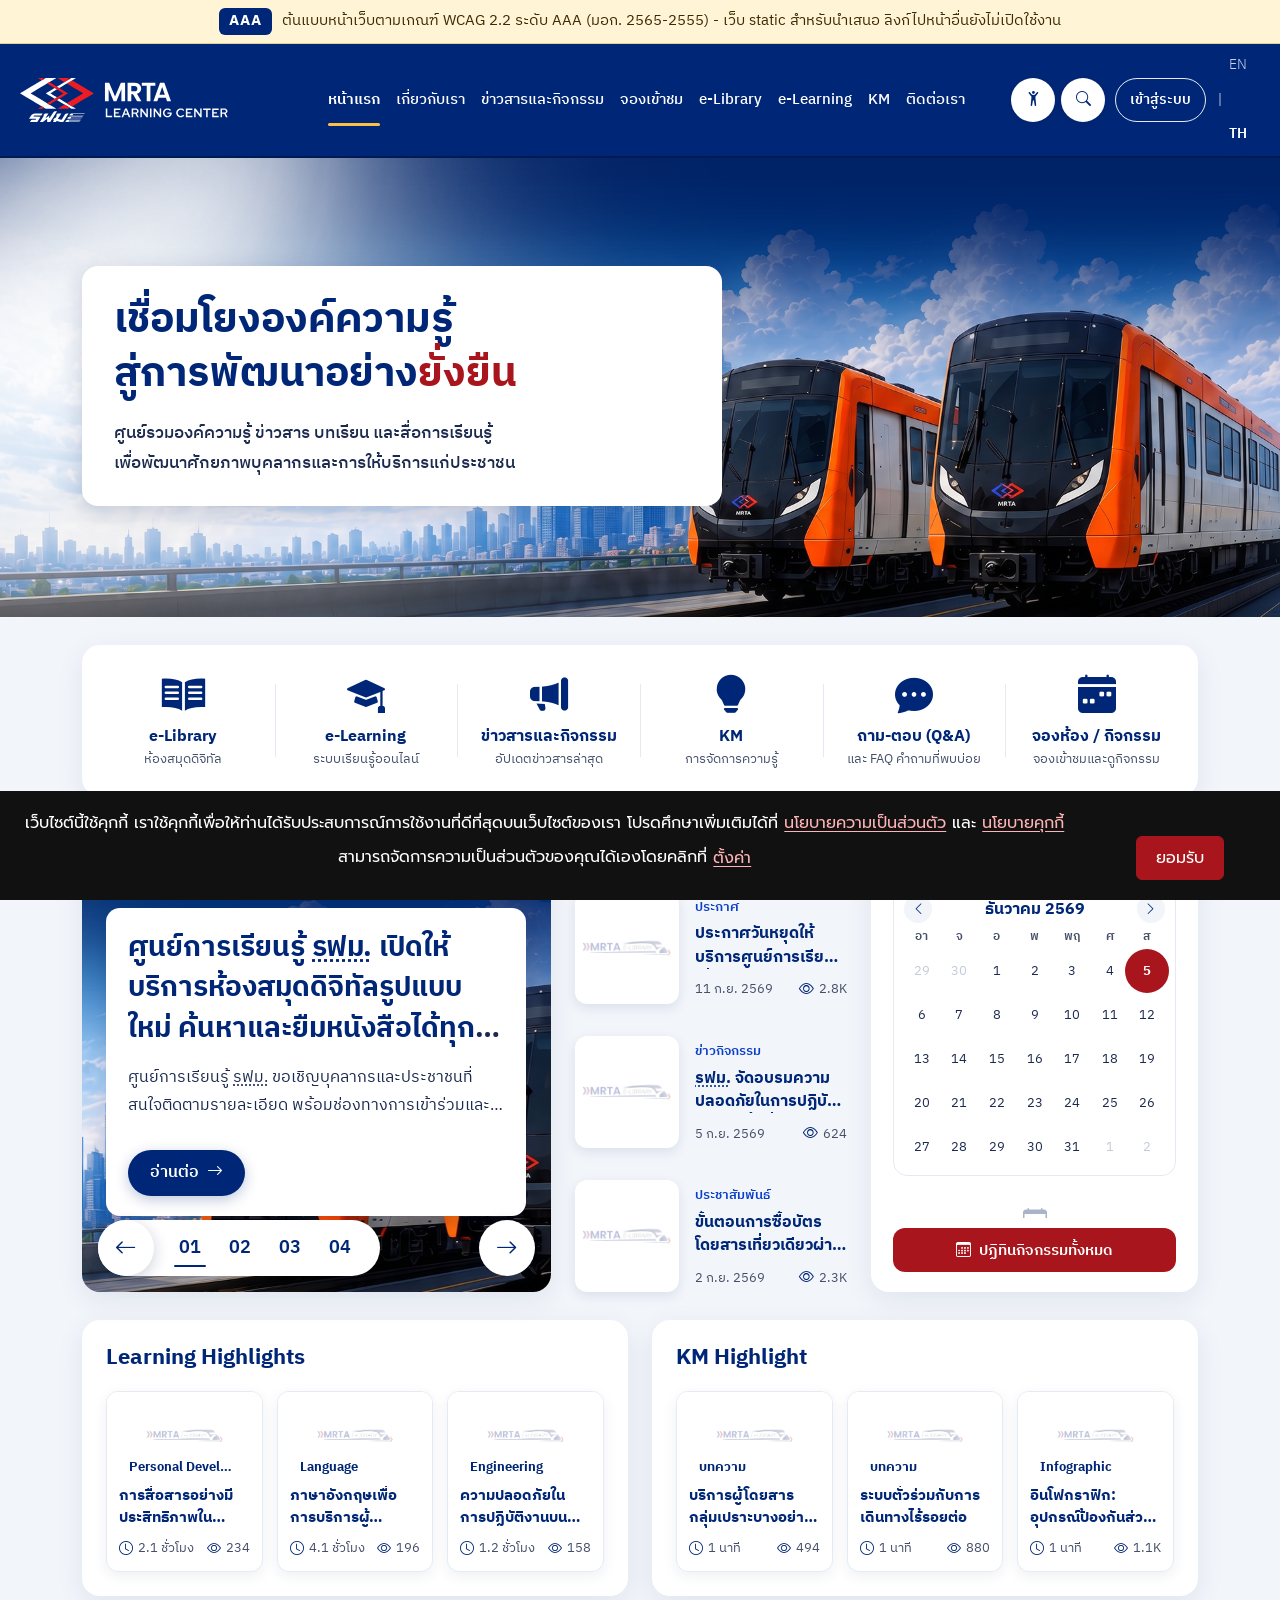
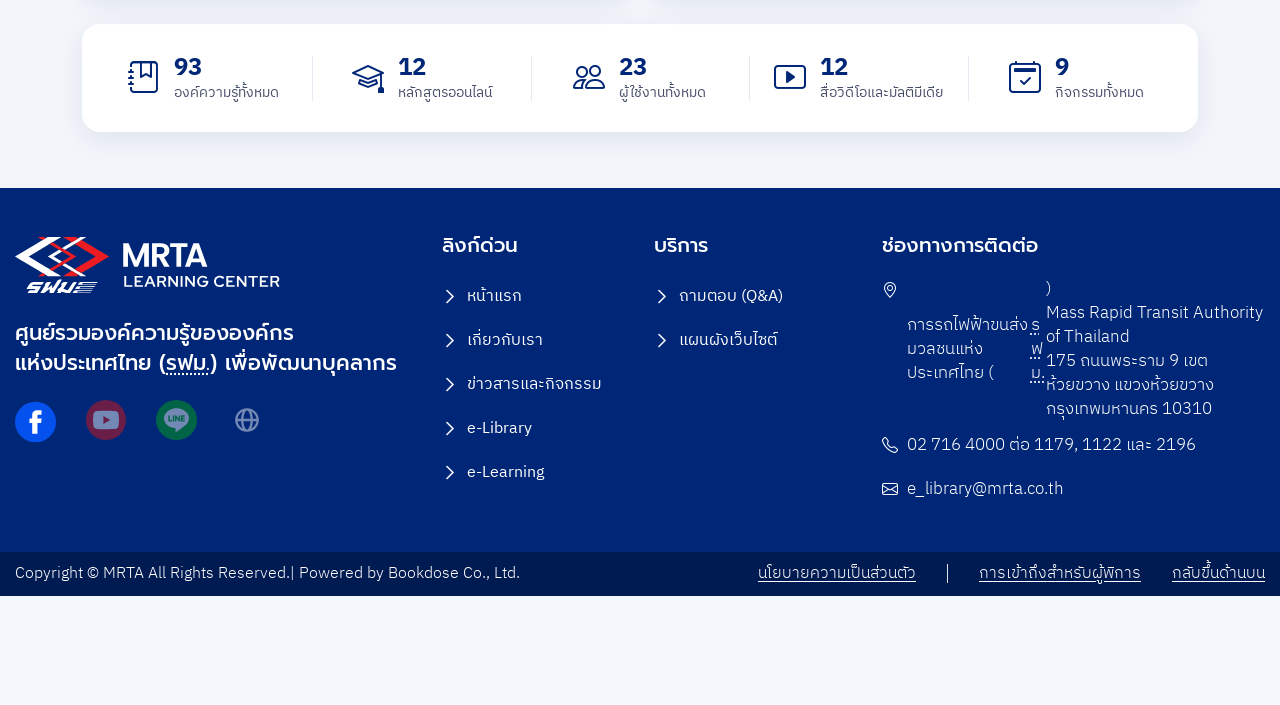
==== commit 452b15f9: "thrid commit" ====
--- a/index.html
+++ b/index.html
@@ -237,17 +237,10 @@
         เข้าสู่ระบบ
     </a>
                 <div class="nav-group-label nav-group-lang d-xl-none">ภาษา</div>
-<div class="nav-lang">
-    <a href="/locale/en" class="txt-lang ">EN</a>
-    <span class="sep">|</span>
-    <a href="/locale/th" class="txt-lang on">TH</a>
-</div>
+<ul class="nav-lang aaa-ul"><li><a href="/locale/en" class="txt-lang ">EN</a></li><li aria-hidden="true"><span class="sep">|</span></li><li><a href="/locale/th" class="txt-lang on">TH</a></li></ul>
 
                 
-                <div class="nav-drawer-secondary d-xl-none">
-                                                                        <a href="/contact-us">ติดต่อเรา</a>
-                                                                                                                    <a href="/policy/privacy-policy">นโยบายการคุ้มครองข้อมูลส่วนบุคคล</a>
-                                                            </div>
+                <ul class="nav-drawer-secondary d-xl-none aaa-ul"><li><a href="/contact-us">ติดต่อเรา</a></li><li><a href="/policy/privacy-policy">นโยบายการคุ้มครองข้อมูลส่วนบุคคล</a></li></ul>
 
             </div>
             </div>
@@ -438,8 +431,7 @@
                                             <a class="ph-link" href="/news/news">ดูทั้งหมด <i class="bi bi-arrow-right" aria-hidden="true"></i></a>
                                     </div>
 
-                <div class="ph-news-list">
-                                            <a class="ph-news-item" href="/news/news/44">
+                <ul class="ph-news-list aaa-ul"><li><a class="ph-news-item" href="/news/news/44">
                             <img class="ph-news-thumb" src="/client/default/images/placeholder/default-news.png" alt="" loading="lazy" onerror="this.onerror=null;this.src='/client/default/images/placeholder/default-news.png'">
                             <div class="ph-news-body">
                                 <span class="ph-news-cat">ประกาศ</span>
@@ -449,8 +441,7 @@
                                     <span title="เข้าชม"><i class="bi bi-eye" aria-hidden="true"></i> 2.8K</span>
                                 </span>
                             </div>
-                        </a>
-                                            <a class="ph-news-item" href="/news/news/45">
+                        </a></li><li><a class="ph-news-item" href="/news/news/45">
                             <img class="ph-news-thumb" src="/client/default/images/placeholder/default-news.png" alt="" loading="lazy" onerror="this.onerror=null;this.src='/client/default/images/placeholder/default-news.png'">
                             <div class="ph-news-body">
                                 <span class="ph-news-cat">ข่าวกิจกรรม</span>
@@ -460,8 +451,7 @@
                                     <span title="เข้าชม"><i class="bi bi-eye" aria-hidden="true"></i> 624</span>
                                 </span>
                             </div>
-                        </a>
-                                            <a class="ph-news-item" href="/news/news/46">
+                        </a></li><li><a class="ph-news-item" href="/news/news/46">
                             <img class="ph-news-thumb" src="/client/default/images/placeholder/default-news.png" alt="" loading="lazy" onerror="this.onerror=null;this.src='/client/default/images/placeholder/default-news.png'">
                             <div class="ph-news-body">
                                 <span class="ph-news-cat">ประชาสัมพันธ์</span>
@@ -471,8 +461,7 @@
                                     <span title="เข้าชม"><i class="bi bi-eye" aria-hidden="true"></i> 2.3K</span>
                                 </span>
                             </div>
-                        </a>
-                                            <a class="ph-news-item" href="/news/news/47">
+                        </a></li><li><a class="ph-news-item" href="/news/news/47">
                             <img class="ph-news-thumb" src="/client/default/images/placeholder/default-news.png" alt="" loading="lazy" onerror="this.onerror=null;this.src='/client/default/images/placeholder/default-news.png'">
                             <div class="ph-news-body">
                                 <span class="ph-news-cat">ประกาศ</span>
@@ -482,8 +471,7 @@
                                     <span title="เข้าชม"><i class="bi bi-eye" aria-hidden="true"></i> 790</span>
                                 </span>
                             </div>
-                        </a>
-                                    </div>
+                        </a></li></ul>
             </div>
 
             
@@ -521,8 +509,7 @@
                         <h2 class="ph-title">Learning Highlights</h2>
                     </div>
 
-                                            <div class="ph-hl-list">
-                                                            <a class="ph-hl-card" href="/learnext/course/effective-workplace-communication">
+                                            <ul class="ph-hl-list aaa-ul"><li><a class="ph-hl-card" href="/learnext/course/effective-workplace-communication">
                                     <span class="ph-hl-img">
                                         <img src="https://images.unsplash.com/photo-1557804506-669a67965ba0?auto=format&amp;fit=crop&amp;w=1600&amp;q=80" alt="" loading="lazy" onerror="this.onerror=null;this.src='/client/default/images/placeholder/default-knowledge.png'">
                                     </span>
@@ -535,8 +522,7 @@
                                                                                         <span title="เข้าชม"><i class="bi bi-eye" aria-hidden="true"></i> 234</span>
                                         </span>
                                     </span>
-                                </a>
-                                                            <a class="ph-hl-card" href="/learnext/course/english-for-passenger-service">
+                                </a></li><li><a class="ph-hl-card" href="/learnext/course/english-for-passenger-service">
                                     <span class="ph-hl-img">
                                         <img src="https://images.unsplash.com/photo-1522202176988-66273c2fd55f?auto=format&amp;fit=crop&amp;w=1600&amp;q=80" alt="" loading="lazy" onerror="this.onerror=null;this.src='/client/default/images/placeholder/default-knowledge.png'">
                                     </span>
@@ -549,8 +535,7 @@
                                                                                         <span title="เข้าชม"><i class="bi bi-eye" aria-hidden="true"></i> 196</span>
                                         </span>
                                     </span>
-                                </a>
-                                                            <a class="ph-hl-card" href="/learnext/course/track-access-safety">
+                                </a></li><li><a class="ph-hl-card" href="/learnext/course/track-access-safety">
                                     <span class="ph-hl-img">
                                         <img src="/client/default/images/placeholder/default-knowledge.png" alt="" loading="lazy" onerror="this.onerror=null;this.src='/client/default/images/placeholder/default-knowledge.png'">
                                     </span>
@@ -563,8 +548,7 @@
                                                                                         <span title="เข้าชม"><i class="bi bi-eye" aria-hidden="true"></i> 158</span>
                                         </span>
                                     </span>
-                                </a>
-                                                    </div>
+                                </a></li></ul>
                                     </div>
                             <div class="ph-card ph-hl is-km">
                     
@@ -572,8 +556,7 @@
                         <h2 class="ph-title">KM Highlight</h2>
                     </div>
 
-                                            <div class="ph-hl-list">
-                                                            <a class="ph-hl-card" href="/knowledge/contents/15">
+                                            <ul class="ph-hl-list aaa-ul"><li><a class="ph-hl-card" href="/knowledge/contents/15">
                                     <span class="ph-hl-img">
                                         <img src="/client/default/images/placeholder/default-knowledge.png" alt="" loading="lazy" onerror="this.onerror=null;this.src='/client/default/images/placeholder/default-knowledge.png'">
                                     </span>
@@ -586,8 +569,7 @@
                                                                                         <span title="เข้าชม"><i class="bi bi-eye" aria-hidden="true"></i> 494</span>
                                         </span>
                                     </span>
-                                </a>
-                                                            <a class="ph-hl-card" href="/knowledge/contents/23">
+                                </a></li><li><a class="ph-hl-card" href="/knowledge/contents/23">
                                     <span class="ph-hl-img">
                                         <img src="/client/default/images/placeholder/default-knowledge.png" alt="" loading="lazy" onerror="this.onerror=null;this.src='/client/default/images/placeholder/default-knowledge.png'">
                                     </span>
@@ -600,8 +582,7 @@
                                                                                         <span title="เข้าชม"><i class="bi bi-eye" aria-hidden="true"></i> 880</span>
                                         </span>
                                     </span>
-                                </a>
-                                                            <a class="ph-hl-card" href="/knowledge/contents/8">
+                                </a></li><li><a class="ph-hl-card" href="/knowledge/contents/8">
                                     <span class="ph-hl-img">
                                         <img src="/client/default/images/placeholder/default-knowledge.png" alt="" loading="lazy" onerror="this.onerror=null;this.src='/client/default/images/placeholder/default-knowledge.png'">
                                     </span>
@@ -614,8 +595,7 @@
                                                                                         <span title="เข้าชม"><i class="bi bi-eye" aria-hidden="true"></i> 1.1K</span>
                                         </span>
                                     </span>
-                                </a>
-                                                    </div>
+                                </a></li></ul>
                                     </div>
                     </div>
     </div>
@@ -754,11 +734,7 @@
                             <span class="mf-copy-sep" aria-hidden="true">|</span>
                 <span>Powered by Bookdose Co., Ltd.</span>
                     </div>
-        <div class="mf-bottom-links">
-                                                                <a href="/policy/privacy-policy">นโยบายความเป็นส่วนตัว</a>
-                                                                <span class="mf-sep" aria-hidden="true"></span>
-                                                    <a href="#" data-a11y-open="" aria-haspopup="dialog">การเข้าถึงสำหรับผู้พิการ</a>
-                                    <a href="#page-top" class="aaa-to-top">กลับขึ้นด้านบน</a></div>
+        <ul class="mf-bottom-links aaa-ul"><li><a href="/policy/privacy-policy">นโยบายความเป็นส่วนตัว</a></li><li aria-hidden="true"><span class="mf-sep" aria-hidden="true"></span></li><li><a href="#" data-a11y-open="" aria-haspopup="dialog">การเข้าถึงสำหรับผู้พิการ</a></li><li><a href="#page-top" class="aaa-to-top">กลับขึ้นด้านบน</a></li></ul>
     </div>
 </div>
     <dialog id="mf-sitemap" class="mf-sitemap" aria-label="แผนผังเว็บไซต์">
@@ -1671,9 +1647,9 @@
     <div class="cookie-container">
         <div>
             <span>เว็บไซต์นี้ใช้คุกกี้ เราใช้คุกกี้เพื่อให้ท่านได้รับประสบการณ์การใช้งานที่ดีที่สุดบนเว็บไซต์ของเรา โปรดศึกษาเพิ่มเติมได้ที่</span>
-                            <a href="/policy/privacy-policy" class="cookie-link">นโยบายความเป็นส่วนตัว</a>
+                            <span><a href="/policy/privacy-policy" class="cookie-link">นโยบายความเป็นส่วนตัว</a></span>
                 <span> และ </span>
-                                        <a href="/policy/cookie-policy" class="cookie-link">นโยบายคุกกี้</a>
+                                        <span><a href="/policy/cookie-policy" class="cookie-link">นโยบายคุกกี้</a></span>
                         <span>สามารถจัดการความเป็นส่วนตัวของคุณได้เองโดยคลิกที่ </span>
             <button type="button" class="toggle-setting cookie-link">ตั้งค่า</button></div>
         <div>
--- a/_aaa/aaa.css
+++ b/_aaa/aaa.css
@@ -446,3 +446,92 @@
         scroll-behavior: auto !important;
     }
 }
+
+/* ══════════ แก้รอบ 2 ══════════ */
+/* ข้อความรองของการ์ด (วันที่ / ยอดเข้าชม / เวลาเรียน) */
+.ph-meta,
+.ph-meta span,
+.ph-hl-meta,
+.ph-hl-meta span {
+    color: var(--aaa-muted) !important;
+}
+
+/* กลุ่มลิงก์ที่ transform เปลี่ยนเป็น <ul><li> - หน้าตาเหมือนเดิม */
+.aaa-ul {
+    list-style: none;
+    margin: 0;
+    padding: 0;
+}
+.aaa-ul > li {
+    display: flex;
+    align-items: center;
+    min-width: 0;
+}
+.aaa-ul > li > * {
+    flex: 1 1 auto;
+    min-width: 0;
+}
+.aaa-ul > li[aria-hidden="true"] > * {
+    flex: none;
+}
+@media (min-width: 1200px) and (max-width: 1399.98px) {
+    .ph-news-list.aaa-ul > li:nth-child(n + 4) {
+        display: none;
+    }
+}
+
+/* ข้อความสำหรับโปรแกรมอ่านหน้าจอ: เทคนิควางนอกจอ (อ่านได้ ไม่เห็น ไม่ซ้อนทับเนื้อหา) */
+.visually-hidden,
+.visually-hidden-focusable:not(:focus):not(:focus-within),
+.sr-only {
+    position: absolute !important;
+    left: -10000px !important;
+    top: auto !important;
+    width: 1px !important;
+    height: 1px !important;
+    overflow: hidden !important;
+}
+.a11y-skip {
+    left: -10000px !important;
+    top: 8px !important;
+    z-index: 2000;
+    padding: 12px 20px !important;
+    min-height: 44px;
+}
+.a11y-skip:focus,
+.a11y-skip:focus-visible {
+    left: 16px !important;
+}
+
+/* ป้ายของเนื้อหาแนะนำอยู่ในเนื้อหาปกติ (ไม่ absolute) / ข้อความของสไลด์อยู่บนพื้นขาวทึบของตัวเอง */
+.ph-feat-badge {
+    position: relative !important;
+    top: auto !important;
+    left: auto !important;
+    display: inline-block;
+    margin: 16px 0 0 16px !important;
+}
+.ph-slide-title,
+.ph-slide-text {
+    background: #fff;
+}
+
+/* ปุ่มเปิดแผนที่: อยู่ใต้แผนที่ (ไม่ลอยทับ) */
+.au-map-open {
+    position: static !important;
+    margin-top: 12px;
+    min-height: 44px;
+    color: var(--aaa-navy) !important;
+    background: #fff !important;
+    border: 2px solid var(--aaa-navy);
+    box-shadow: none !important;
+}
+.au-map-open:hover {
+    background: var(--aaa-navy) !important;
+    color: #fff !important;
+}
+
+/* แผงตั้งค่าคุกกี้ตอนปิด: ซ่อนจริง (ไม่ให้โฟกัสหลุดไปในแผงที่มองไม่เห็น) */
+.cookie-sidebar.closed {
+    visibility: hidden;
+}
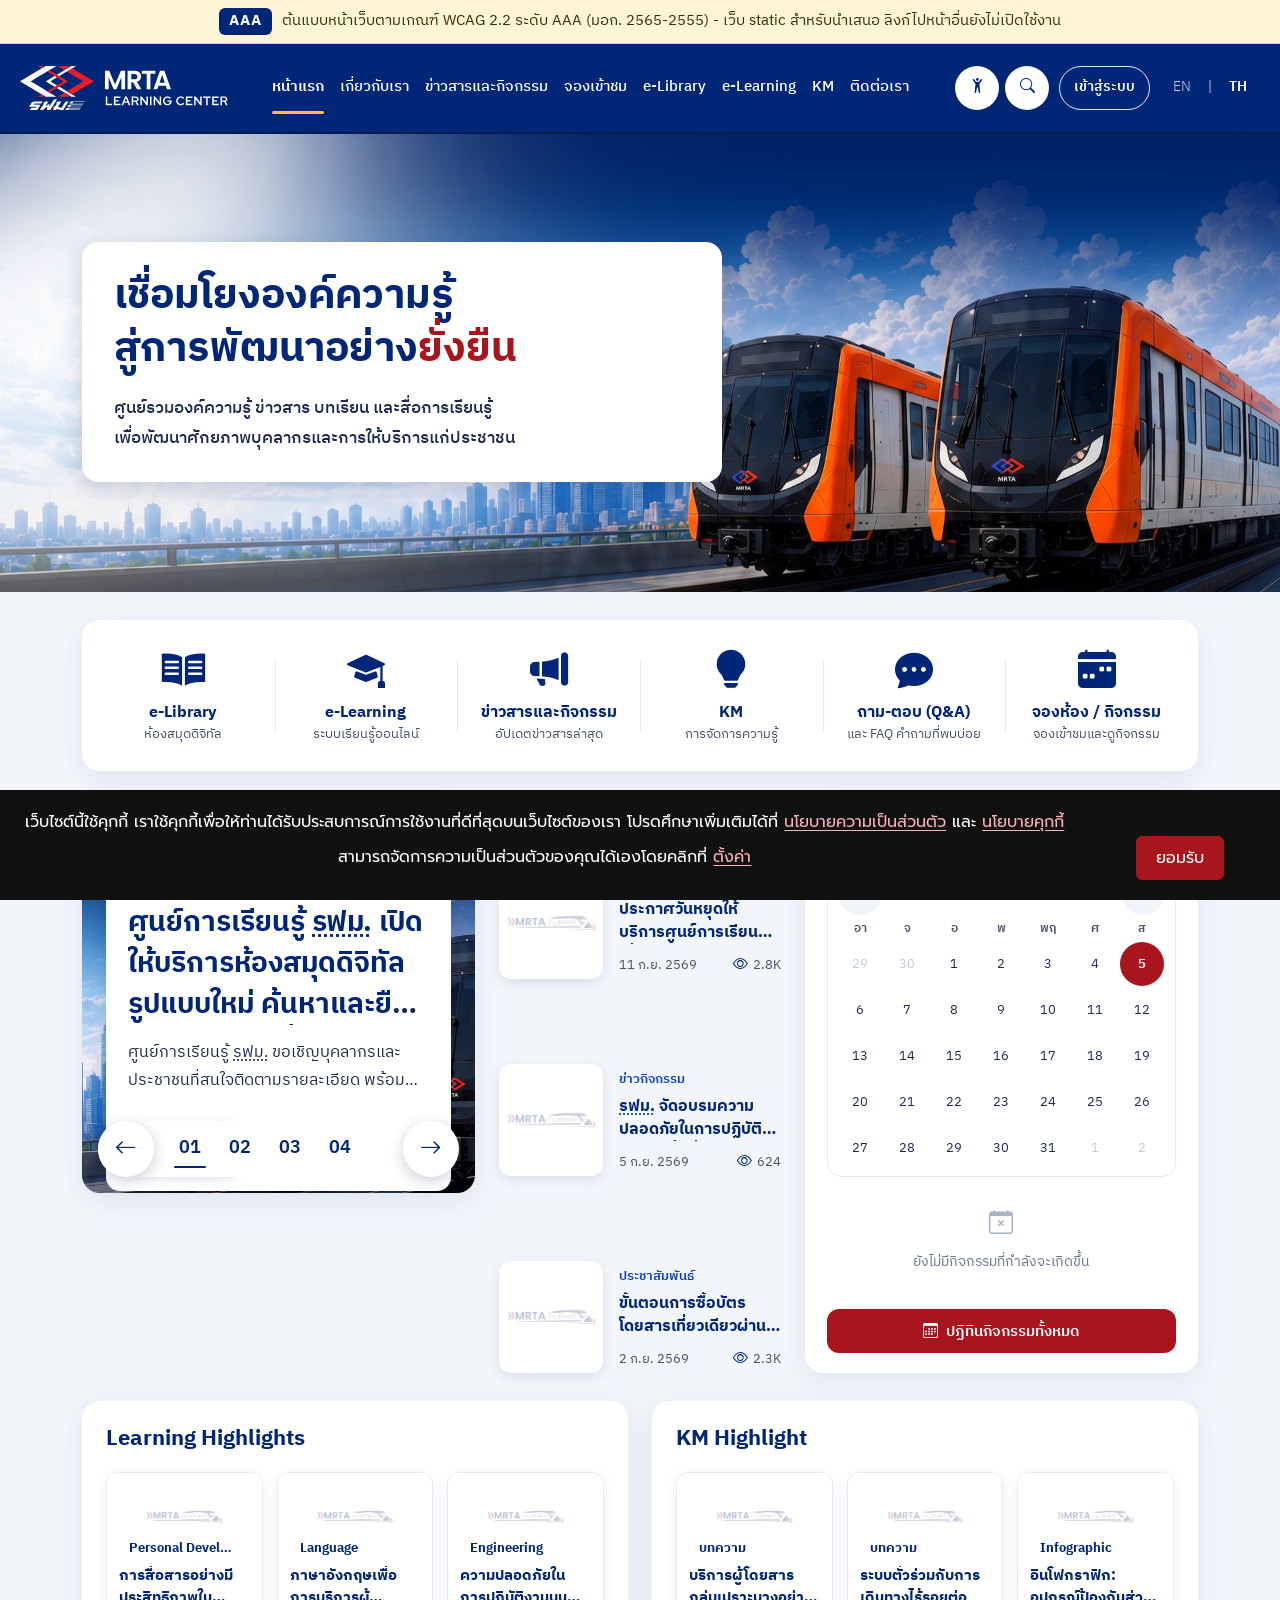
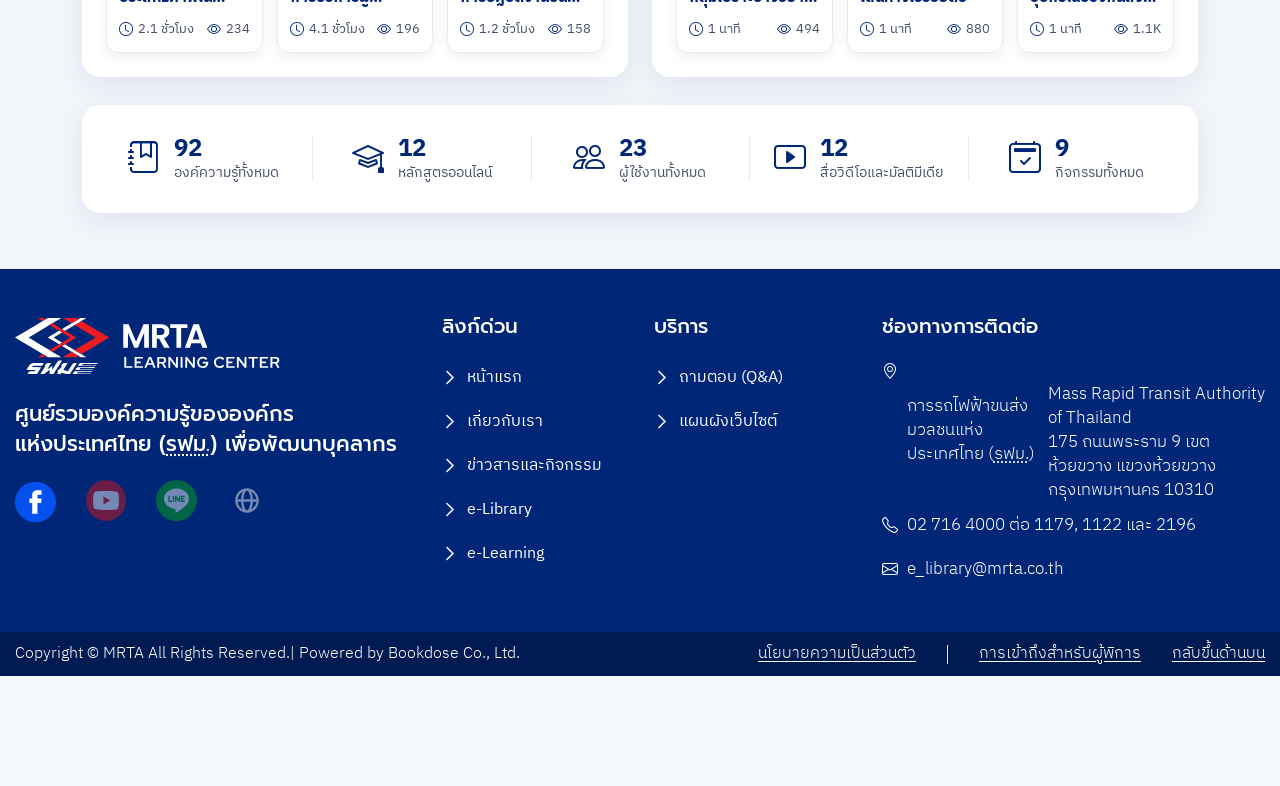
==== commit d89e3a35: "fourth commit" ====
--- a/index.html
+++ b/index.html
@@ -363,22 +363,22 @@
                                     <article class="ph-slide" data-ph-slide="" role="group" aria-roledescription="slide" aria-label="เนื้อหาที่ 1">
                         <img class="ph-slide-bg" src="/front/image/placeholder/banner/banner.png" alt="" onerror="this.onerror=null;this.src='/front/image/placeholder/banner/banner.png'">
                         <div class="ph-slide-body">
-                            <h3 class="ph-slide-title"><a href="/news/news/41">ศูนย์การเรียนรู้ <abbr title="การรถไฟฟ้าขนส่งมวลชนแห่งประเทศไทย">รฟม.</abbr> เปิดให้บริการห้องสมุดดิจิทัลรูปแบบใหม่ ค้นหาและยืมหนังสือได้ทุกที่ทุกเวลา</a></h3>
-                                                            <p class="ph-slide-text">ศูนย์การเรียนรู้ <abbr title="การรถไฟฟ้าขนส่งมวลชนแห่งประเทศไทย">รฟม.</abbr> ขอเชิญบุคลากรและประชาชนที่สนใจติดตามรายละเอียด พร้อมช่องทางการเข้าร่วมและข้อมูลเพิ่มเติมได้ในข่าวนี้</p>
+                            <h3 class="ph-slide-title"><a href="/news/news/41"><span>ศูนย์การเรียนรู้ <abbr title="การรถไฟฟ้าขนส่งมวลชนแห่งประเทศไทย">รฟม.</abbr> เปิดให้บริการห้องสมุดดิจิทัลรูปแบบใหม่ ค้นหาและยืมหนังสือได้ทุกที่ทุกเวลา</span></a></h3>
+                                                            <p class="ph-slide-text"><span>ศูนย์การเรียนรู้ <abbr title="การรถไฟฟ้าขนส่งมวลชนแห่งประเทศไทย">รฟม.</abbr> ขอเชิญบุคลากรและประชาชนที่สนใจติดตามรายละเอียด พร้อมช่องทางการเข้าร่วมและข้อมูลเพิ่มเติมได้ในข่าวนี้</span></p>
                                                         <a class="ph-slide-more" href="/news/news/41">
                                 อ่านต่อ <i class="bi bi-arrow-right" aria-hidden="true"></i>
-                                <span class="visually-hidden">: ศูนย์การเรียนรู้ <abbr title="การรถไฟฟ้าขนส่งมวลชนแห่งประเทศไทย">รฟม.</abbr> เปิดให้บริการห้องสมุดดิจิทัลรูปแบบใหม่ ค้นหาและยืมหนังสือได้ทุกที่ทุกเวลา</span>
+                                <span class="visually-hidden"><span>: ศูนย์การเรียนรู้ <abbr title="การรถไฟฟ้าขนส่งมวลชนแห่งประเทศไทย">รฟม.</abbr> เปิดให้บริการห้องสมุดดิจิทัลรูปแบบใหม่ ค้นหาและยืมหนังสือได้ทุกที่ทุกเวลา</span></span>
                             </a>
                         </div>
                     </article>
                                     <article class="ph-slide" data-ph-slide="" hidden="" role="group" aria-roledescription="slide" aria-label="เนื้อหาที่ 2">
                         <img class="ph-slide-bg" src="/front/image/placeholder/banner/banner.png" alt="" loading="lazy" onerror="this.onerror=null;this.src='/front/image/placeholder/banner/banner.png'">
                         <div class="ph-slide-body">
-                            <h3 class="ph-slide-title"><a href="/news/news/42"><abbr title="การรถไฟฟ้าขนส่งมวลชนแห่งประเทศไทย">รฟม.</abbr> ร่วมกิจกรรม World Car Free Day 2569 ชวนประชาชนใช้รถไฟฟ้าลดการใช้รถยนต์ส่วนตัว</a></h3>
+                            <h3 class="ph-slide-title"><a href="/news/news/42"><span><abbr title="การรถไฟฟ้าขนส่งมวลชนแห่งประเทศไทย">รฟม.</abbr> ร่วมกิจกรรม World Car Free Day 2569 ชวนประชาชนใช้รถไฟฟ้าลดการใช้รถยนต์ส่วนตัว</span></a></h3>
                                                             <p class="ph-slide-text">การดำเนินงานครั้งนี้มุ่งพัฒนาคุณภาพการให้บริการ และสร้างการเรียนรู้ร่วมกันระหว่างองค์กร ภาคีเครือข่าย และประชาชน</p>
                                                         <a class="ph-slide-more" href="/news/news/42">
                                 อ่านต่อ <i class="bi bi-arrow-right" aria-hidden="true"></i>
-                                <span class="visually-hidden">: <abbr title="การรถไฟฟ้าขนส่งมวลชนแห่งประเทศไทย">รฟม.</abbr> ร่วมกิจกรรม World Car Free Day 2569 ชวนประชาชนใช้รถไฟฟ้าลดการใช้รถยนต์ส่วนตัว</span>
+                                <span class="visually-hidden"><span>: <abbr title="การรถไฟฟ้าขนส่งมวลชนแห่งประเทศไทย">รฟม.</abbr> ร่วมกิจกรรม World Car Free Day 2569 ชวนประชาชนใช้รถไฟฟ้าลดการใช้รถยนต์ส่วนตัว</span></span>
                             </a>
                         </div>
                     </article>
@@ -445,7 +445,7 @@
                             <img class="ph-news-thumb" src="/client/default/images/placeholder/default-news.png" alt="" loading="lazy" onerror="this.onerror=null;this.src='/client/default/images/placeholder/default-news.png'">
                             <div class="ph-news-body">
                                 <span class="ph-news-cat">ข่าวกิจกรรม</span>
-                                <span class="ph-news-title"><abbr title="การรถไฟฟ้าขนส่งมวลชนแห่งประเทศไทย">รฟม.</abbr> จัดอบรมความปลอดภัยในการปฏิบัติงานบนพื้นที่ก่อสร้างรถไฟฟ้า ประจำปี 2569</span>
+                                <span class="ph-news-title"><span><abbr title="การรถไฟฟ้าขนส่งมวลชนแห่งประเทศไทย">รฟม.</abbr> จัดอบรมความปลอดภัยในการปฏิบัติงานบนพื้นที่ก่อสร้างรถไฟฟ้า ประจำปี 2569</span></span>
                                 <span class="ph-meta">
                                     <span>5 ก.ย. 2569</span>
                                     <span title="เข้าชม"><i class="bi bi-eye" aria-hidden="true"></i> 624</span>
@@ -658,9 +658,9 @@
         </picture>
             </a>
     <p class="mf-desc">
-        ศูนย์รวมองค์ความรู้ขององค์กร<br>
+        ศูนย์รวมองค์ความรู้ขององค์กร<br><span>
         แห่งประเทศไทย (<abbr title="การรถไฟฟ้าขนส่งมวลชนแห่งประเทศไทย">รฟม.</abbr>) เพื่อพัฒนาบุคลากร
-    </p>
+    </span></p>
     <div class="mf-social">
                                 <a class="mf-social-facebook " href="https://www.facebook.com/LIBOFMRTA" rel="noopener" aria-label="Facebook (เว็บไซต์ภายนอก)">
                 <img src="/front/image/footer/icons/facebook.svg" alt="" aria-hidden="true">
@@ -712,7 +712,7 @@
     <ul class="mf-contact-list">
                     <li class="mf-address">
                 <i class="bi bi-geo-alt" aria-hidden="true"></i>
-                <a href="https://www.google.com/maps/search/?api=1&amp;query=%E0%B8%81%E0%B8%B2%E0%B8%A3%E0%B8%A3%E0%B8%96%E0%B9%84%E0%B8%9F%E0%B8%9F%E0%B9%89%E0%B8%B2%E0%B8%82%E0%B8%99%E0%B8%AA%E0%B9%88%E0%B8%87%E0%B8%A1%E0%B8%A7%E0%B8%A5%E0%B8%8A%E0%B8%99%E0%B9%81%E0%B8%AB%E0%B9%88%E0%B8%87%E0%B8%9B%E0%B8%A3%E0%B8%B0%E0%B9%80%E0%B8%97%E0%B8%A8%E0%B9%84%E0%B8%97%E0%B8%A2%20%28%E0%B8%A3%E0%B8%9F%E0%B8%A1.%29%20175%20%E0%B8%96%E0%B8%99%E0%B8%99%E0%B8%9E%E0%B8%A3%E0%B8%B0%E0%B8%A3%E0%B8%B2%E0%B8%A1%209%20%E0%B9%80%E0%B8%82%E0%B8%95%E0%B8%AB%E0%B9%89%E0%B8%A7%E0%B8%A2%E0%B8%82%E0%B8%A7%E0%B8%B2%E0%B8%87%20%E0%B9%81%E0%B8%82%E0%B8%A7%E0%B8%87%E0%B8%AB%E0%B9%89%E0%B8%A7%E0%B8%A2%E0%B8%82%E0%B8%A7%E0%B8%B2%E0%B8%87%20%E0%B8%81%E0%B8%A3%E0%B8%B8%E0%B8%87%E0%B9%80%E0%B8%97%E0%B8%9E%E0%B8%A1%E0%B8%AB%E0%B8%B2%E0%B8%99%E0%B8%84%E0%B8%A3%2010310" rel="noopener">การรถไฟฟ้าขนส่งมวลชนแห่งประเทศไทย (<abbr title="การรถไฟฟ้าขนส่งมวลชนแห่งประเทศไทย">รฟม.</abbr>)<br>Mass Rapid Transit Authority of Thailand<br>175 ถนนพระราม 9 เขตห้วยขวาง แขวงห้วยขวาง กรุงเทพมหานคร 10310<span class="visually-hidden"> (เว็บไซต์ภายนอก)</span></a>
+                <a href="https://www.google.com/maps/search/?api=1&amp;query=%E0%B8%81%E0%B8%B2%E0%B8%A3%E0%B8%A3%E0%B8%96%E0%B9%84%E0%B8%9F%E0%B8%9F%E0%B9%89%E0%B8%B2%E0%B8%82%E0%B8%99%E0%B8%AA%E0%B9%88%E0%B8%87%E0%B8%A1%E0%B8%A7%E0%B8%A5%E0%B8%8A%E0%B8%99%E0%B9%81%E0%B8%AB%E0%B9%88%E0%B8%87%E0%B8%9B%E0%B8%A3%E0%B8%B0%E0%B9%80%E0%B8%97%E0%B8%A8%E0%B9%84%E0%B8%97%E0%B8%A2%20%28%E0%B8%A3%E0%B8%9F%E0%B8%A1.%29%20175%20%E0%B8%96%E0%B8%99%E0%B8%99%E0%B8%9E%E0%B8%A3%E0%B8%B0%E0%B8%A3%E0%B8%B2%E0%B8%A1%209%20%E0%B9%80%E0%B8%82%E0%B8%95%E0%B8%AB%E0%B9%89%E0%B8%A7%E0%B8%A2%E0%B8%82%E0%B8%A7%E0%B8%B2%E0%B8%87%20%E0%B9%81%E0%B8%82%E0%B8%A7%E0%B8%87%E0%B8%AB%E0%B9%89%E0%B8%A7%E0%B8%A2%E0%B8%82%E0%B8%A7%E0%B8%B2%E0%B8%87%20%E0%B8%81%E0%B8%A3%E0%B8%B8%E0%B8%87%E0%B9%80%E0%B8%97%E0%B8%9E%E0%B8%A1%E0%B8%AB%E0%B8%B2%E0%B8%99%E0%B8%84%E0%B8%A3%2010310" rel="noopener"><span>การรถไฟฟ้าขนส่งมวลชนแห่งประเทศไทย (<abbr title="การรถไฟฟ้าขนส่งมวลชนแห่งประเทศไทย">รฟม.</abbr>)</span><br>Mass Rapid Transit Authority of Thailand<br>175 ถนนพระราม 9 เขตห้วยขวาง แขวงห้วยขวาง กรุงเทพมหานคร 10310<span class="visually-hidden"> (เว็บไซต์ภายนอก)</span></a>
             </li>
                             <li>
                 <i class="bi bi-telephone" aria-hidden="true"></i>
--- a/_aaa/aaa.css
+++ b/_aaa/aaa.css
@@ -535,3 +535,52 @@
 .cookie-sidebar.closed {
     visibility: hidden;
 }
+
+/* ══════════ แก้รอบ 3 ══════════ */
+/* ปุ่มภาษา EN | TH เรียงแนวนอน */
+.nav-lang.aaa-ul {
+    display: flex;
+    flex-direction: row;
+    align-items: center;
+    gap: 2px;
+}
+/* แผงตั้งค่าคุกกี้ตอนปิด: ไม่แสดงเลย (ไม่ดันความกว้างหน้า) */
+.cookie-sidebar.closed {
+    display: none !important;
+}
+
+/* ปฏิทินกิจกรรม: วันที่กดได้และปุ่มเลื่อนเดือนอย่างน้อย 44x44px (2.5.5)
+   คอลัมน์กิจกรรมกว้างขึ้นให้พอ 7 ช่อง และการ์ดสูงตามเนื้อหา (ไม่ตัดรายการกิจกรรม) */
+.ph-cal-day:not(.muted),
+.ph-cal-nav {
+    min-width: 44px !important;
+    min-height: 44px !important;
+}
+.ph-cal-day {
+    width: 44px !important;
+    height: 44px !important;
+    line-height: 44px !important;
+}
+.ph-cal-day.today,
+.ph-cal-day.selected {
+    background: var(--aaa-red) !important;
+    color: #fff !important;
+}
+@media (min-width: 1200px) {
+    .ph-feed-grid {
+        grid-template-columns: minmax(0, 1.4fr) minmax(0, 1fr) minmax(0, 1.4fr) !important;
+    }
+    .ph-events {
+        contain: none !important;
+    }
+    .ph-events .ph-cal-grid {
+        gap: 2px !important;
+    }
+    .ph-events .ph-cal-nav {
+        width: 44px !important;
+        height: 44px !important;
+    }
+    .ph-events .ph-ev-list {
+        overflow: visible !important;
+    }
+}
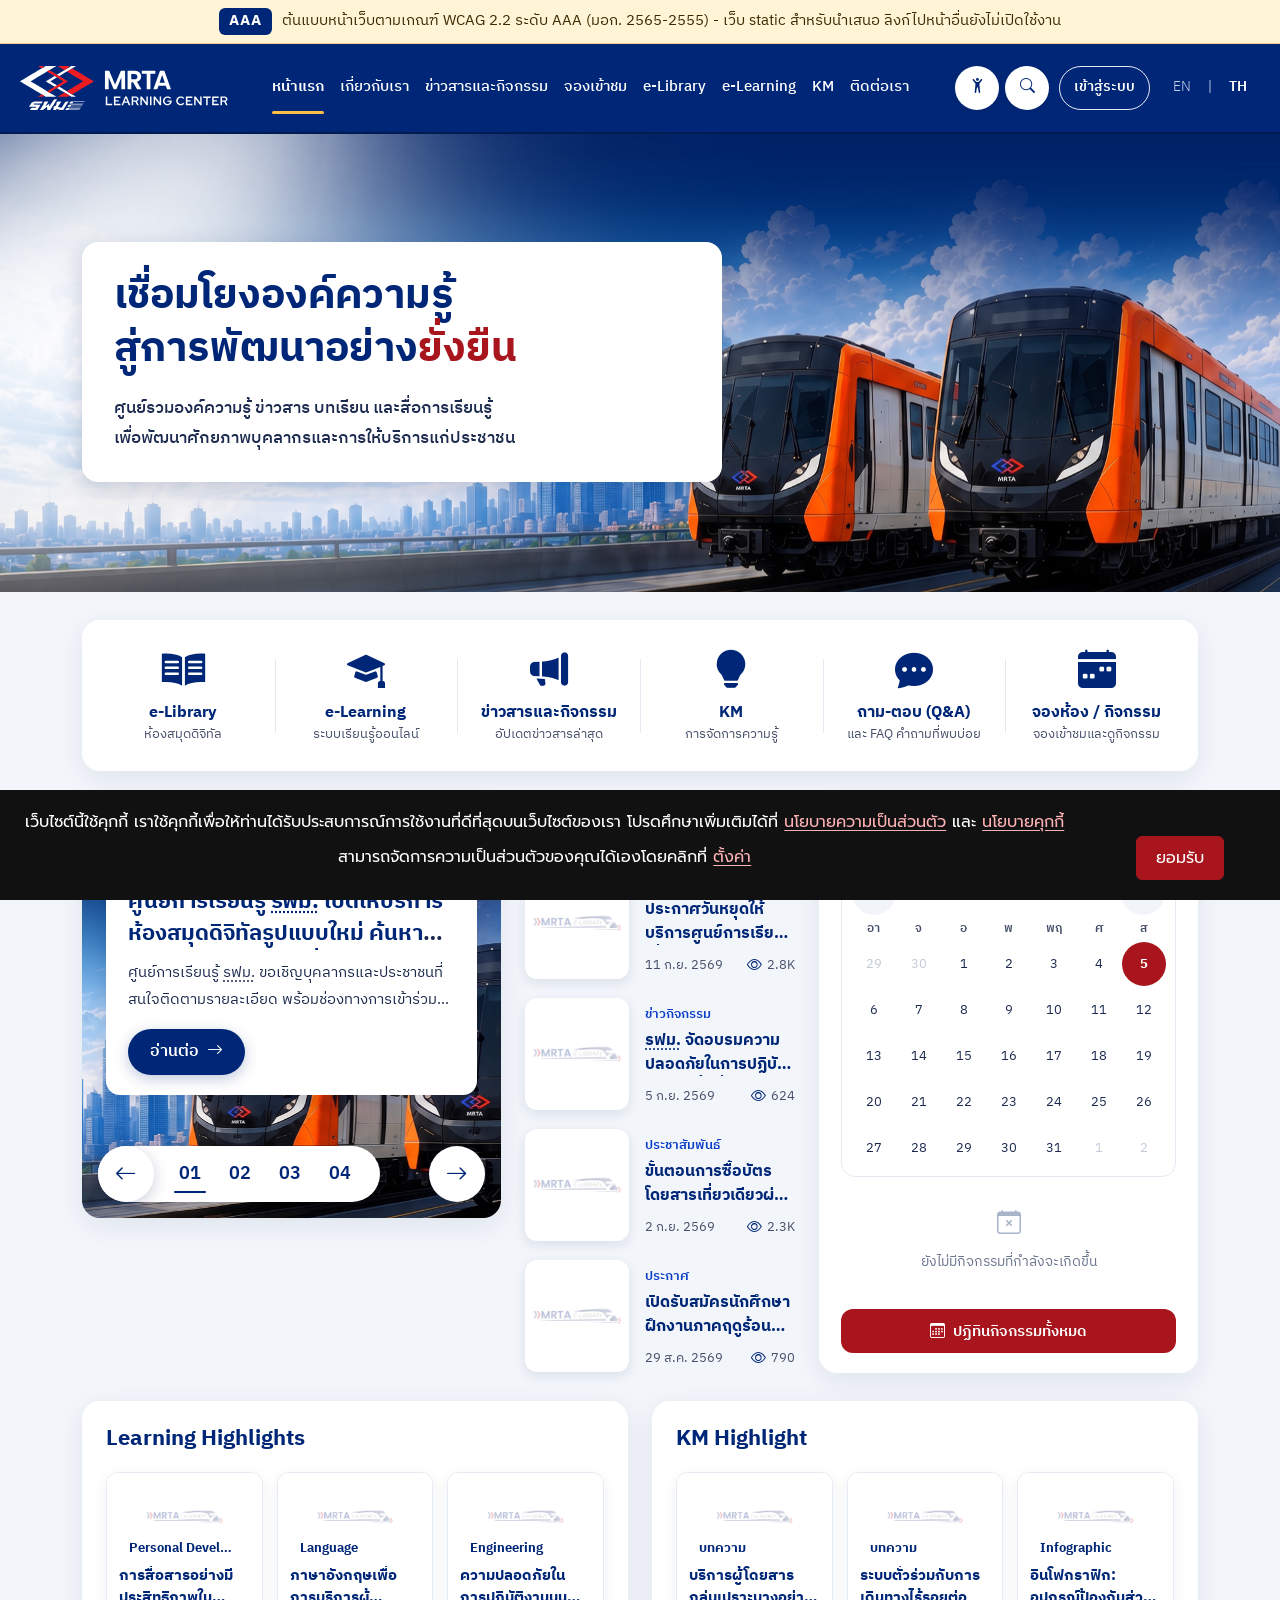
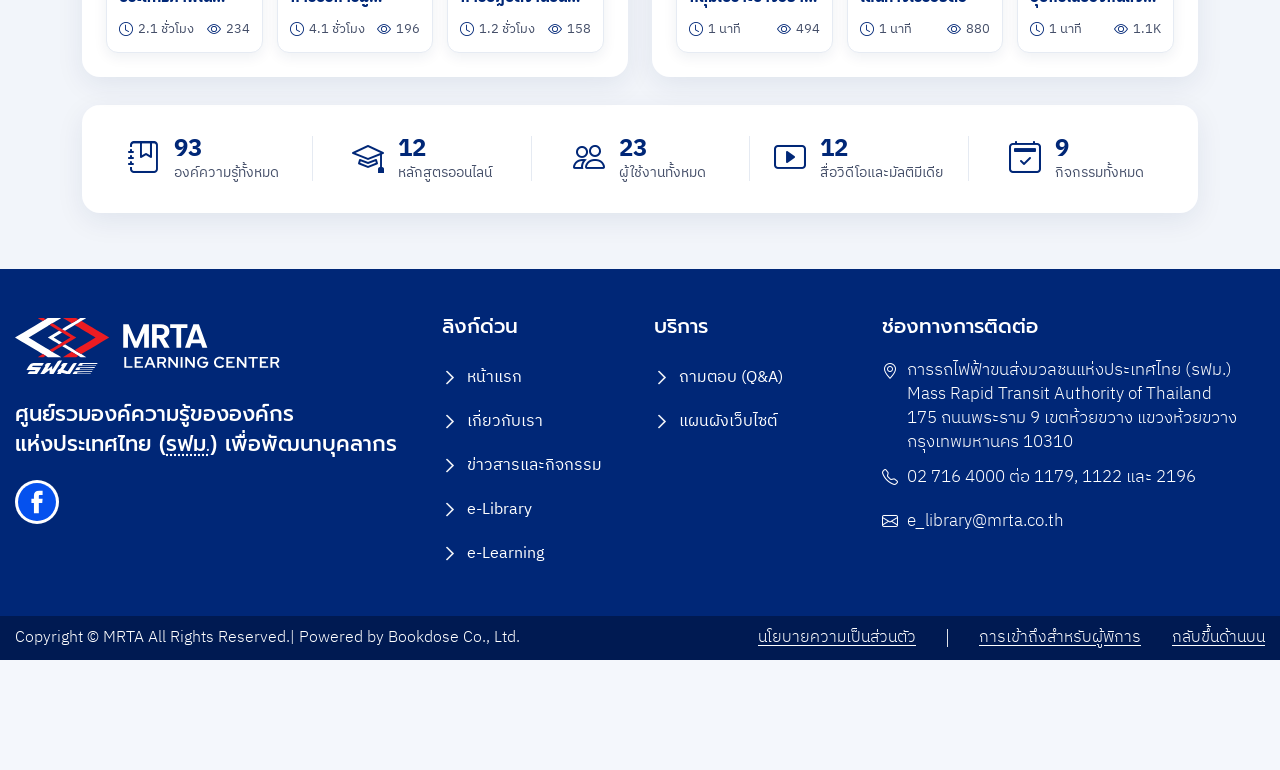
==== commit 9c6c3cbf: "Enhance accessibility and layout adjustments across multiple pages" ====
--- a/index.html
+++ b/index.html
@@ -712,7 +712,7 @@
     <ul class="mf-contact-list">
                     <li class="mf-address">
                 <i class="bi bi-geo-alt" aria-hidden="true"></i>
-                <a href="https://www.google.com/maps/search/?api=1&amp;query=%E0%B8%81%E0%B8%B2%E0%B8%A3%E0%B8%A3%E0%B8%96%E0%B9%84%E0%B8%9F%E0%B8%9F%E0%B9%89%E0%B8%B2%E0%B8%82%E0%B8%99%E0%B8%AA%E0%B9%88%E0%B8%87%E0%B8%A1%E0%B8%A7%E0%B8%A5%E0%B8%8A%E0%B8%99%E0%B9%81%E0%B8%AB%E0%B9%88%E0%B8%87%E0%B8%9B%E0%B8%A3%E0%B8%B0%E0%B9%80%E0%B8%97%E0%B8%A8%E0%B9%84%E0%B8%97%E0%B8%A2%20%28%E0%B8%A3%E0%B8%9F%E0%B8%A1.%29%20175%20%E0%B8%96%E0%B8%99%E0%B8%99%E0%B8%9E%E0%B8%A3%E0%B8%B0%E0%B8%A3%E0%B8%B2%E0%B8%A1%209%20%E0%B9%80%E0%B8%82%E0%B8%95%E0%B8%AB%E0%B9%89%E0%B8%A7%E0%B8%A2%E0%B8%82%E0%B8%A7%E0%B8%B2%E0%B8%87%20%E0%B9%81%E0%B8%82%E0%B8%A7%E0%B8%87%E0%B8%AB%E0%B9%89%E0%B8%A7%E0%B8%A2%E0%B8%82%E0%B8%A7%E0%B8%B2%E0%B8%87%20%E0%B8%81%E0%B8%A3%E0%B8%B8%E0%B8%87%E0%B9%80%E0%B8%97%E0%B8%9E%E0%B8%A1%E0%B8%AB%E0%B8%B2%E0%B8%99%E0%B8%84%E0%B8%A3%2010310" rel="noopener"><span>การรถไฟฟ้าขนส่งมวลชนแห่งประเทศไทย (<abbr title="การรถไฟฟ้าขนส่งมวลชนแห่งประเทศไทย">รฟม.</abbr>)</span><br>Mass Rapid Transit Authority of Thailand<br>175 ถนนพระราม 9 เขตห้วยขวาง แขวงห้วยขวาง กรุงเทพมหานคร 10310<span class="visually-hidden"> (เว็บไซต์ภายนอก)</span></a>
+                <a href="https://www.google.com/maps/search/?api=1&amp;query=%E0%B8%81%E0%B8%B2%E0%B8%A3%E0%B8%A3%E0%B8%96%E0%B9%84%E0%B8%9F%E0%B8%9F%E0%B9%89%E0%B8%B2%E0%B8%82%E0%B8%99%E0%B8%AA%E0%B9%88%E0%B8%87%E0%B8%A1%E0%B8%A7%E0%B8%A5%E0%B8%8A%E0%B8%99%E0%B9%81%E0%B8%AB%E0%B9%88%E0%B8%87%E0%B8%9B%E0%B8%A3%E0%B8%B0%E0%B9%80%E0%B8%97%E0%B8%A8%E0%B9%84%E0%B8%97%E0%B8%A2%20%28%E0%B8%A3%E0%B8%9F%E0%B8%A1.%29%20175%20%E0%B8%96%E0%B8%99%E0%B8%99%E0%B8%9E%E0%B8%A3%E0%B8%B0%E0%B8%A3%E0%B8%B2%E0%B8%A1%209%20%E0%B9%80%E0%B8%82%E0%B8%95%E0%B8%AB%E0%B9%89%E0%B8%A7%E0%B8%A2%E0%B8%82%E0%B8%A7%E0%B8%B2%E0%B8%87%20%E0%B9%81%E0%B8%82%E0%B8%A7%E0%B8%87%E0%B8%AB%E0%B9%89%E0%B8%A7%E0%B8%A2%E0%B8%82%E0%B8%A7%E0%B8%B2%E0%B8%87%20%E0%B8%81%E0%B8%A3%E0%B8%B8%E0%B8%87%E0%B9%80%E0%B8%97%E0%B8%9E%E0%B8%A1%E0%B8%AB%E0%B8%B2%E0%B8%99%E0%B8%84%E0%B8%A3%2010310" rel="noopener">การรถไฟฟ้าขนส่งมวลชนแห่งประเทศไทย (รฟม.)<br>Mass Rapid Transit Authority of Thailand<br>175 ถนนพระราม 9 เขตห้วยขวาง แขวงห้วยขวาง กรุงเทพมหานคร 10310<span class="visually-hidden"> (เว็บไซต์ภายนอก)</span></a>
             </li>
                             <li>
                 <i class="bi bi-telephone" aria-hidden="true"></i>
--- a/_aaa/aaa.css
+++ b/_aaa/aaa.css
@@ -584,3 +584,48 @@
         overflow: visible !important;
     }
 }
+
+/* ไอคอนโซเชียลบนพื้นน้ำเงินทึบ: วงขาวรอบไอคอน (1.4.11) / ช่องทางที่หน่วยงานยังไม่ได้ตั้งค่า (กดไม่ได้) ไม่แสดง */
+.mf-social > a {
+    background: #fff;
+    padding: 3px;
+    width: 44px !important;
+    height: 44px !important;
+}
+.mf-social .is-off {
+    display: none !important;
+}
+
+/* เนื้อหาแนะนำ (จอ xl+): คอลัมน์กว้างขึ้น หัวเรื่อง 2 บรรทัด - ปุ่มอ่านต่อไม่จมใต้แถบเลขหน้า */
+@media (min-width: 1200px) {
+    .ph-feed-grid {
+        grid-template-columns: minmax(0, 1.55fr) minmax(0, 1fr) minmax(0, 1.4fr) !important;
+    }
+    .ph-news-list.aaa-ul > li {
+        flex: 1 1 0;
+        min-height: 0;
+    }
+    .ph-news-list.aaa-ul > li > .ph-news-item {
+        height: 100%;
+    }
+}
+@media (min-width: 1200px) and (max-width: 1399.98px) {
+    .ph-news-list.aaa-ul > li:nth-child(n + 4) {
+        display: flex;
+    }
+}
+.ph-slide-body {
+    top: 68px !important;
+}
+.ph-slide-title {
+    font-size: clamp(20px, 1.7vw, 24px) !important;
+    -webkit-line-clamp: 2 !important;
+}
+.ph-slide-text {
+    font-size: 15px !important;
+    margin-top: 10px !important;
+}
+.ph-slide-more {
+    margin-top: 16px !important;
+    min-height: 44px;
+}
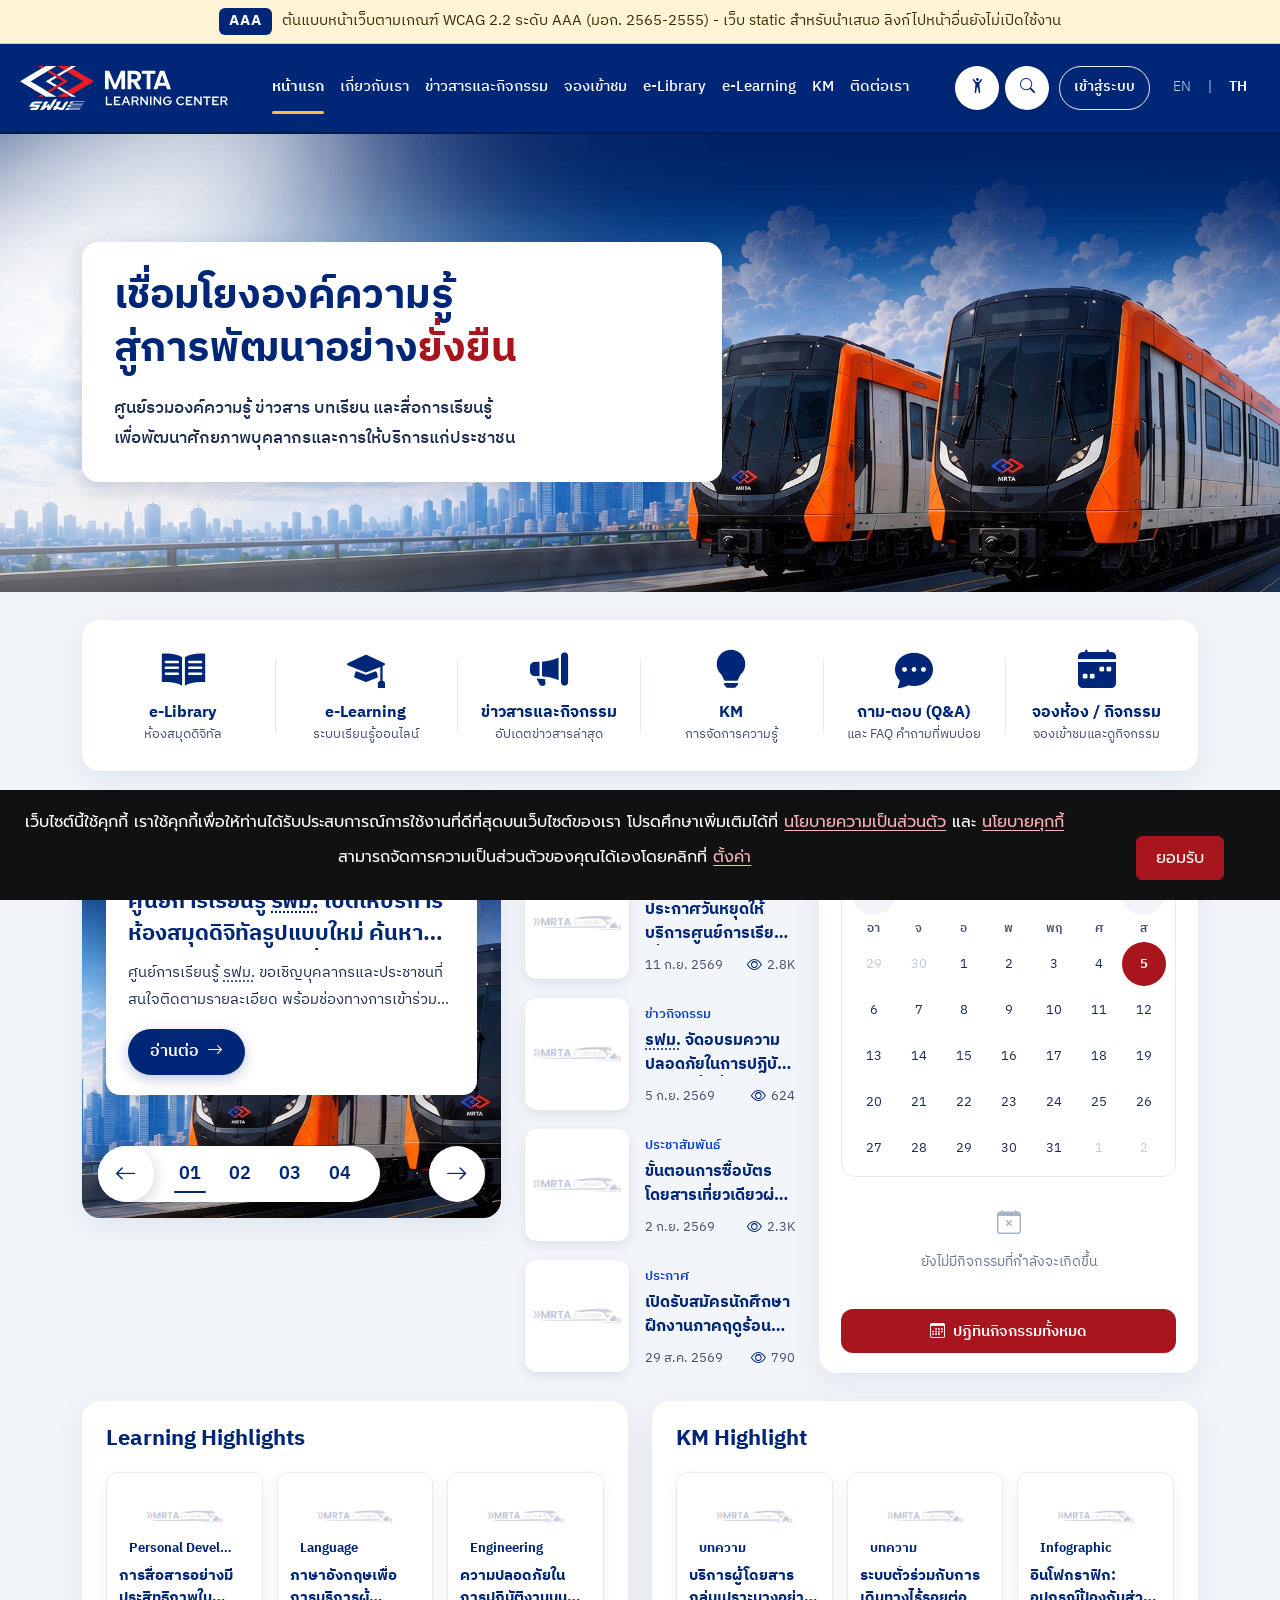
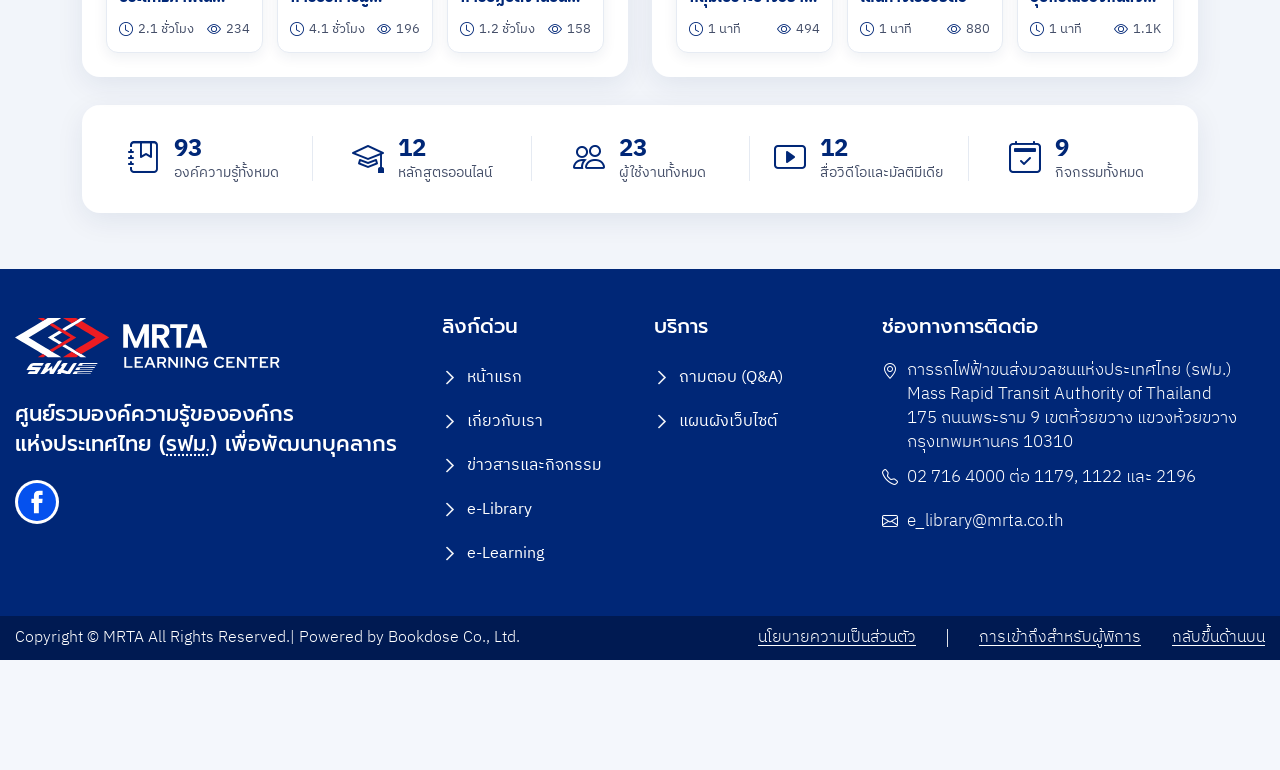
==== commit 5dc3d851: "Implement CSS background images for decorative elements and update HTML to replace <img> tags with <" ====
--- a/index.html
+++ b/index.html
@@ -275,7 +275,7 @@
         <div class="carousel-inner">
                                             <div class="carousel-item  active ">
                     <div class="ph-hero-media">
-                                                    <img src="/front/image/placeholder/banner/banner.png" alt="" onerror="this.onerror=null;this.src='/front/image/placeholder/banner/banner.png'" fetchpriority="high">
+                                                    <span class="aaa-deco" aria-hidden="true" style="background-image: url(&quot;/front/image/placeholder/banner/banner.png&quot;);"></span>
                                             </div>
 
                     <div class="ph-hero-body">
@@ -361,7 +361,7 @@
                 <h2 class="ph-feat-badge" id="ph-featured-title">FEATURED / เนื้อหาที่แนะนำ</h2>
 
                                     <article class="ph-slide" data-ph-slide="" role="group" aria-roledescription="slide" aria-label="เนื้อหาที่ 1">
-                        <img class="ph-slide-bg" src="/front/image/placeholder/banner/banner.png" alt="" onerror="this.onerror=null;this.src='/front/image/placeholder/banner/banner.png'">
+                        <span class="ph-slide-bg aaa-deco" aria-hidden="true" style="background-image: url(&quot;/front/image/placeholder/banner/banner.png&quot;);"></span>
                         <div class="ph-slide-body">
                             <h3 class="ph-slide-title"><a href="/news/news/41"><span>ศูนย์การเรียนรู้ <abbr title="การรถไฟฟ้าขนส่งมวลชนแห่งประเทศไทย">รฟม.</abbr> เปิดให้บริการห้องสมุดดิจิทัลรูปแบบใหม่ ค้นหาและยืมหนังสือได้ทุกที่ทุกเวลา</span></a></h3>
                                                             <p class="ph-slide-text"><span>ศูนย์การเรียนรู้ <abbr title="การรถไฟฟ้าขนส่งมวลชนแห่งประเทศไทย">รฟม.</abbr> ขอเชิญบุคลากรและประชาชนที่สนใจติดตามรายละเอียด พร้อมช่องทางการเข้าร่วมและข้อมูลเพิ่มเติมได้ในข่าวนี้</span></p>
@@ -372,7 +372,7 @@
                         </div>
                     </article>
                                     <article class="ph-slide" data-ph-slide="" hidden="" role="group" aria-roledescription="slide" aria-label="เนื้อหาที่ 2">
-                        <img class="ph-slide-bg" src="/front/image/placeholder/banner/banner.png" alt="" loading="lazy" onerror="this.onerror=null;this.src='/front/image/placeholder/banner/banner.png'">
+                        <span class="ph-slide-bg aaa-deco" aria-hidden="true" style="background-image: url(&quot;/front/image/placeholder/banner/banner.png&quot;);"></span>
                         <div class="ph-slide-body">
                             <h3 class="ph-slide-title"><a href="/news/news/42"><span><abbr title="การรถไฟฟ้าขนส่งมวลชนแห่งประเทศไทย">รฟม.</abbr> ร่วมกิจกรรม World Car Free Day 2569 ชวนประชาชนใช้รถไฟฟ้าลดการใช้รถยนต์ส่วนตัว</span></a></h3>
                                                             <p class="ph-slide-text">การดำเนินงานครั้งนี้มุ่งพัฒนาคุณภาพการให้บริการ และสร้างการเรียนรู้ร่วมกันระหว่างองค์กร ภาคีเครือข่าย และประชาชน</p>
@@ -383,7 +383,7 @@
                         </div>
                     </article>
                                     <article class="ph-slide" data-ph-slide="" hidden="" role="group" aria-roledescription="slide" aria-label="เนื้อหาที่ 3">
-                        <img class="ph-slide-bg" src="/front/image/placeholder/banner/banner.png" alt="" loading="lazy" onerror="this.onerror=null;this.src='/front/image/placeholder/banner/banner.png'">
+                        <span class="ph-slide-bg aaa-deco" aria-hidden="true" style="background-image: url(&quot;/front/image/placeholder/banner/banner.png&quot;);"></span>
                         <div class="ph-slide-body">
                             <h3 class="ph-slide-title"><a href="/news/news/43">MRTA Learning Center เปิดคอร์สออนไลน์ "พื้นฐานระบบขนส่งทางราง" สำหรับบุคลากรและประชาชนทั่วไป</a></h3>
                                                             <p class="ph-slide-text">สรุปสาระสำคัญ กำหนดการ และข้อปฏิบัติที่เกี่ยวข้อง เพื่อให้ผู้ที่เกี่ยวข้องรับทราบและเตรียมความพร้อมได้ทันเวลา</p>
@@ -394,7 +394,7 @@
                         </div>
                     </article>
                                     <article class="ph-slide" data-ph-slide="" hidden="" role="group" aria-roledescription="slide" aria-label="เนื้อหาที่ 4">
-                        <img class="ph-slide-bg" src="/front/image/placeholder/banner/banner.png" alt="" loading="lazy" onerror="this.onerror=null;this.src='/front/image/placeholder/banner/banner.png'">
+                        <span class="ph-slide-bg aaa-deco" aria-hidden="true" style="background-image: url(&quot;/front/image/placeholder/banner/banner.png&quot;);"></span>
                         <div class="ph-slide-body">
                             <h3 class="ph-slide-title"><a href="/knowledge/contents/7">ขั้นตอนขออนุญาตเข้าพื้นที่ทางวิ่ง (Track Access) ที่ผู้ปฏิบัติงานต้องรู้</a></h3>
                                                             <p class="ph-slide-text">สรุปลำดับการขออนุญาต การยืนยันตัดกระแสไฟ และการรายงานตัวกับศูนย์ควบคุมก่อนเริ่มงานบนทางวิ่ง</p>
@@ -432,7 +432,7 @@
                                     </div>
 
                 <ul class="ph-news-list aaa-ul"><li><a class="ph-news-item" href="/news/news/44">
-                            <img class="ph-news-thumb" src="/client/default/images/placeholder/default-news.png" alt="" loading="lazy" onerror="this.onerror=null;this.src='/client/default/images/placeholder/default-news.png'">
+                            <span class="ph-news-thumb aaa-deco" aria-hidden="true" style="background-image: url(&quot;/client/default/images/placeholder/default-news.png&quot;);"></span>
                             <div class="ph-news-body">
                                 <span class="ph-news-cat">ประกาศ</span>
                                 <span class="ph-news-title">ประกาศวันหยุดให้บริการศูนย์การเรียนรู้ เนื่องในวันคล้ายวันพระบรมราชสมภพ</span>
@@ -442,7 +442,7 @@
                                 </span>
                             </div>
                         </a></li><li><a class="ph-news-item" href="/news/news/45">
-                            <img class="ph-news-thumb" src="/client/default/images/placeholder/default-news.png" alt="" loading="lazy" onerror="this.onerror=null;this.src='/client/default/images/placeholder/default-news.png'">
+                            <span class="ph-news-thumb aaa-deco" aria-hidden="true" style="background-image: url(&quot;/client/default/images/placeholder/default-news.png&quot;);"></span>
                             <div class="ph-news-body">
                                 <span class="ph-news-cat">ข่าวกิจกรรม</span>
                                 <span class="ph-news-title"><span><abbr title="การรถไฟฟ้าขนส่งมวลชนแห่งประเทศไทย">รฟม.</abbr> จัดอบรมความปลอดภัยในการปฏิบัติงานบนพื้นที่ก่อสร้างรถไฟฟ้า ประจำปี 2569</span></span>
@@ -452,7 +452,7 @@
                                 </span>
                             </div>
                         </a></li><li><a class="ph-news-item" href="/news/news/46">
-                            <img class="ph-news-thumb" src="/client/default/images/placeholder/default-news.png" alt="" loading="lazy" onerror="this.onerror=null;this.src='/client/default/images/placeholder/default-news.png'">
+                            <span class="ph-news-thumb aaa-deco" aria-hidden="true" style="background-image: url(&quot;/client/default/images/placeholder/default-news.png&quot;);"></span>
                             <div class="ph-news-body">
                                 <span class="ph-news-cat">ประชาสัมพันธ์</span>
                                 <span class="ph-news-title">ขั้นตอนการซื้อบัตรโดยสารเที่ยวเดียวผ่านแอปพลิเคชัน สำหรับโครงการไทยช่วยไทยพลัส</span>
@@ -462,7 +462,7 @@
                                 </span>
                             </div>
                         </a></li><li><a class="ph-news-item" href="/news/news/47">
-                            <img class="ph-news-thumb" src="/client/default/images/placeholder/default-news.png" alt="" loading="lazy" onerror="this.onerror=null;this.src='/client/default/images/placeholder/default-news.png'">
+                            <span class="ph-news-thumb aaa-deco" aria-hidden="true" style="background-image: url(&quot;/client/default/images/placeholder/default-news.png&quot;);"></span>
                             <div class="ph-news-body">
                                 <span class="ph-news-cat">ประกาศ</span>
                                 <span class="ph-news-title">เปิดรับสมัครนักศึกษาฝึกงานภาคฤดูร้อน ฝ่ายวิศวกรรมและฝ่ายเทคโนโลยีสารสนเทศ</span>
@@ -511,7 +511,7 @@
 
                                             <ul class="ph-hl-list aaa-ul"><li><a class="ph-hl-card" href="/learnext/course/effective-workplace-communication">
                                     <span class="ph-hl-img">
-                                        <img src="https://images.unsplash.com/photo-1557804506-669a67965ba0?auto=format&amp;fit=crop&amp;w=1600&amp;q=80" alt="" loading="lazy" onerror="this.onerror=null;this.src='/client/default/images/placeholder/default-knowledge.png'">
+                                        <span class="aaa-deco" aria-hidden="true" style="background-image: url(&quot;https://images.unsplash.com/photo-1557804506-669a67965ba0?auto=format&amp;fit=crop&amp;w=1600&amp;q=80&quot;), url(&quot;/client/default/images/placeholder/default-knowledge.png&quot;);"></span>
                                     </span>
                                     
                                     <span class="ph-hl-body">
@@ -524,7 +524,7 @@
                                     </span>
                                 </a></li><li><a class="ph-hl-card" href="/learnext/course/english-for-passenger-service">
                                     <span class="ph-hl-img">
-                                        <img src="https://images.unsplash.com/photo-1522202176988-66273c2fd55f?auto=format&amp;fit=crop&amp;w=1600&amp;q=80" alt="" loading="lazy" onerror="this.onerror=null;this.src='/client/default/images/placeholder/default-knowledge.png'">
+                                        <span class="aaa-deco" aria-hidden="true" style="background-image: url(&quot;https://images.unsplash.com/photo-1522202176988-66273c2fd55f?auto=format&amp;fit=crop&amp;w=1600&amp;q=80&quot;), url(&quot;/client/default/images/placeholder/default-knowledge.png&quot;);"></span>
                                     </span>
                                     
                                     <span class="ph-hl-body">
@@ -537,7 +537,7 @@
                                     </span>
                                 </a></li><li><a class="ph-hl-card" href="/learnext/course/track-access-safety">
                                     <span class="ph-hl-img">
-                                        <img src="/client/default/images/placeholder/default-knowledge.png" alt="" loading="lazy" onerror="this.onerror=null;this.src='/client/default/images/placeholder/default-knowledge.png'">
+                                        <span class="aaa-deco" aria-hidden="true" style="background-image: url(&quot;/client/default/images/placeholder/default-knowledge.png&quot;);"></span>
                                     </span>
                                     
                                     <span class="ph-hl-body">
@@ -558,7 +558,7 @@
 
                                             <ul class="ph-hl-list aaa-ul"><li><a class="ph-hl-card" href="/knowledge/contents/15">
                                     <span class="ph-hl-img">
-                                        <img src="/client/default/images/placeholder/default-knowledge.png" alt="" loading="lazy" onerror="this.onerror=null;this.src='/client/default/images/placeholder/default-knowledge.png'">
+                                        <span class="aaa-deco" aria-hidden="true" style="background-image: url(&quot;/client/default/images/placeholder/default-knowledge.png&quot;);"></span>
                                     </span>
                                     
                                     <span class="ph-hl-body">
@@ -571,7 +571,7 @@
                                     </span>
                                 </a></li><li><a class="ph-hl-card" href="/knowledge/contents/23">
                                     <span class="ph-hl-img">
-                                        <img src="/client/default/images/placeholder/default-knowledge.png" alt="" loading="lazy" onerror="this.onerror=null;this.src='/client/default/images/placeholder/default-knowledge.png'">
+                                        <span class="aaa-deco" aria-hidden="true" style="background-image: url(&quot;/client/default/images/placeholder/default-knowledge.png&quot;);"></span>
                                     </span>
                                     
                                     <span class="ph-hl-body">
@@ -584,7 +584,7 @@
                                     </span>
                                 </a></li><li><a class="ph-hl-card" href="/knowledge/contents/8">
                                     <span class="ph-hl-img">
-                                        <img src="/client/default/images/placeholder/default-knowledge.png" alt="" loading="lazy" onerror="this.onerror=null;this.src='/client/default/images/placeholder/default-knowledge.png'">
+                                        <span class="aaa-deco" aria-hidden="true" style="background-image: url(&quot;/client/default/images/placeholder/default-knowledge.png&quot;);"></span>
                                     </span>
                                     
                                     <span class="ph-hl-body">
@@ -1095,7 +1095,7 @@
 
 <div class="cookie-open-setting d-none">
     <button type="button" class="toggle-setting" aria-label="ตั้งค่าความเป็นส่วนตัว">
-        <img src="/front/image/cookie/cookie_setting.png" alt="" width="30" height="30" class="img-cookie-setting">
+        <span class="img-cookie-setting aaa-deco" aria-hidden="true" style="background-image: url(&quot;/front/image/cookie/cookie_setting.png&quot;);"></span>
     </button>
 </div>
 
--- a/_aaa/aaa.css
+++ b/_aaa/aaa.css
@@ -629,3 +629,32 @@
     margin-top: 16px !important;
     min-height: 44px;
 }
+
+/* ══════════ 1.1.1 รูปตกแต่งเป็นภาพพื้นหลัง CSS (เทคนิค C9) - transform เปลี่ยน <img alt=""> เป็น <span class="... aaa-deco"> ══════════ */
+.aaa-deco {
+    display: block;
+    background-repeat: no-repeat;
+    background-position: center;
+    background-size: cover;
+}
+.ph-hero-media > .aaa-deco,
+.ph-hl-img > .aaa-deco {
+    width: 100%;
+    height: 100%;
+}
+.ph-slide-bg.aaa-deco {
+    background-position: 70% center;
+}
+.ph-hl-img > .aaa-deco {
+    transition: transform .4s ease;
+}
+.ph-hl-card:hover .ph-hl-img > .aaa-deco {
+    transform: scale(1.04);
+}
+.img-cookie-setting.aaa-deco {
+    display: inline-block;
+    width: 30px;
+    height: 30px;
+    background-size: contain;
+    vertical-align: middle;
+}
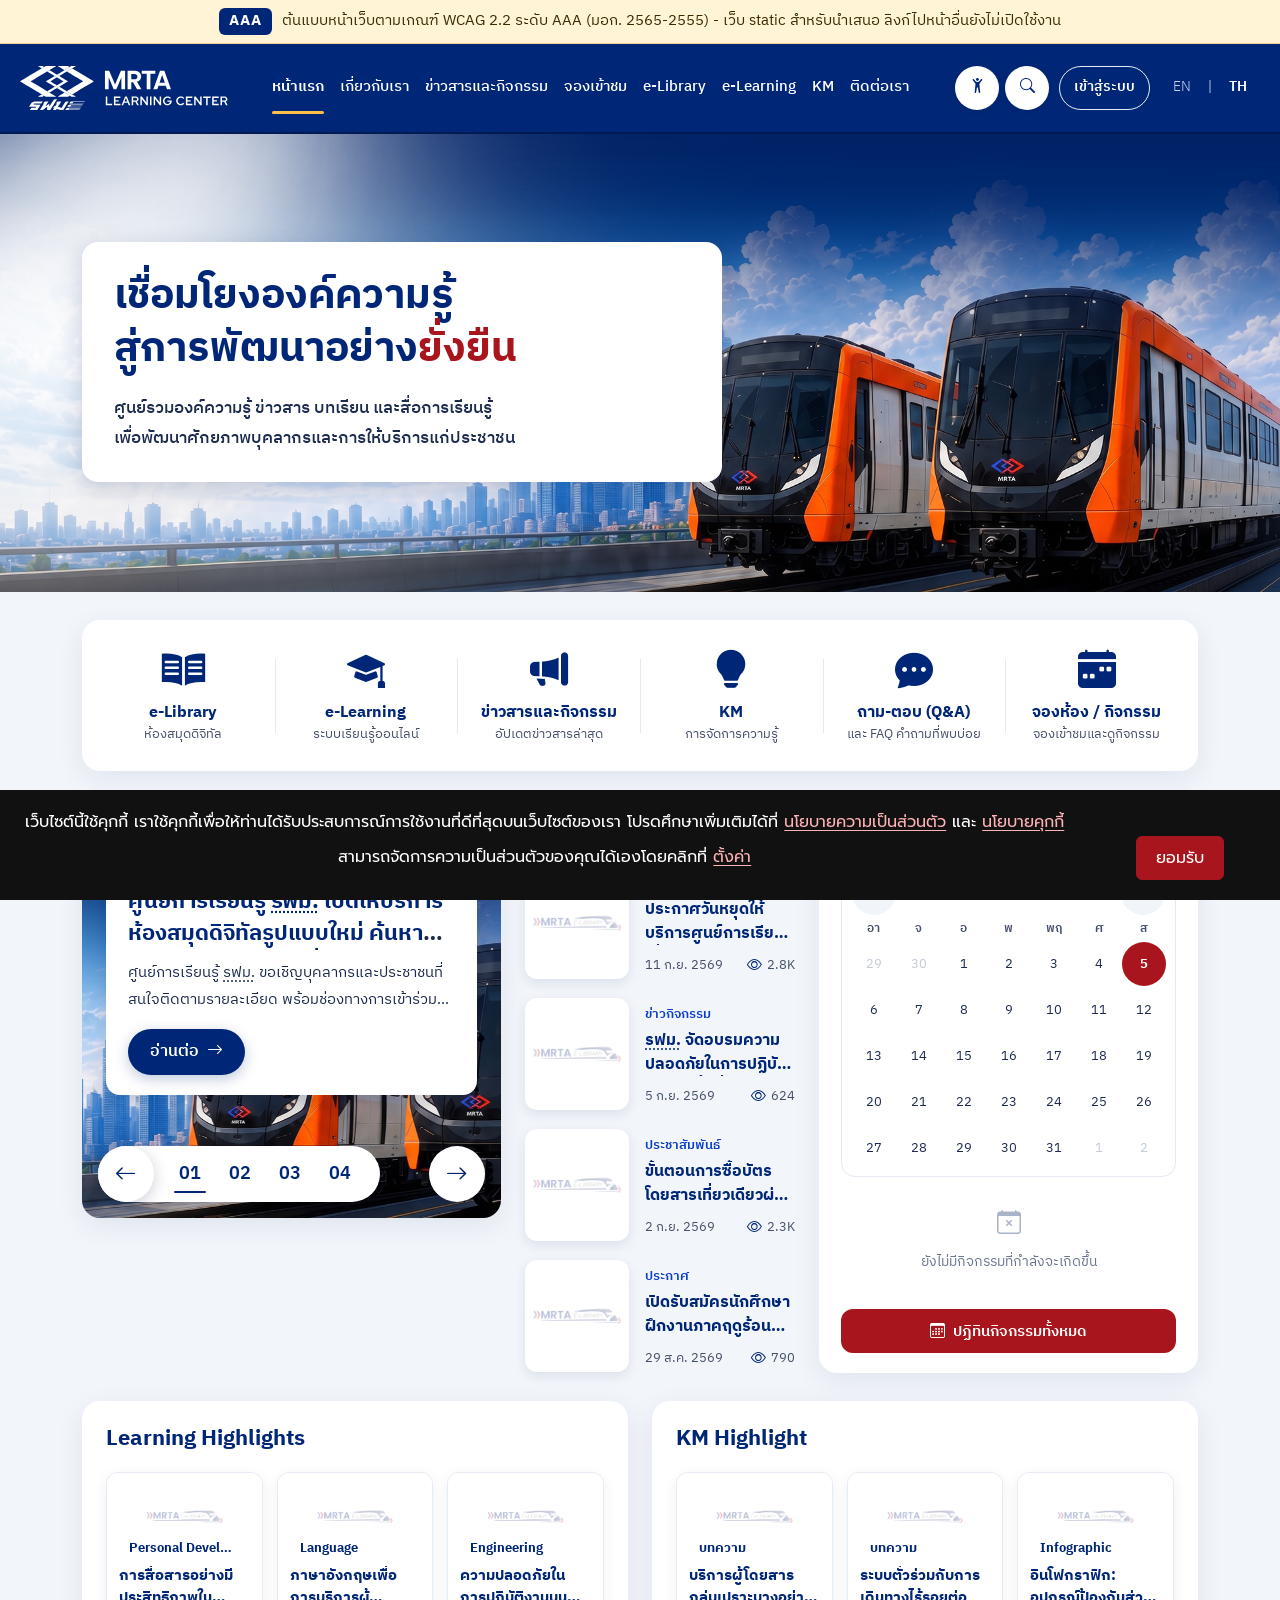
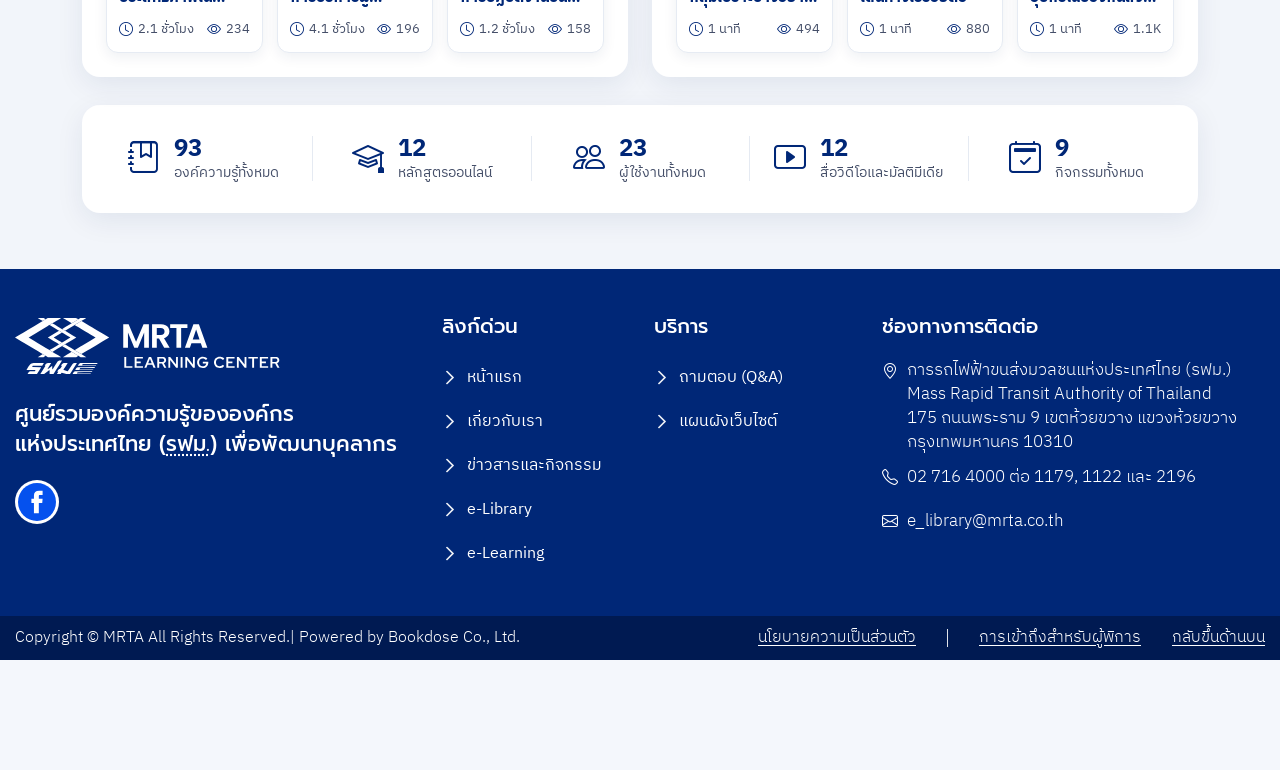
==== commit d68b68fb: "Update accessibility standards to WCAG 2.2 AAA in HTML and JavaScript" ====
--- a/index.html
+++ b/index.html
@@ -774,7 +774,7 @@
 
 <dialog id="a11y-panel" class="a11y-panel" aria-labelledby="a11y-title">
     <div class="a11y-head">
-        <h2 id="a11y-title">ระบบ Accessibility<br>สำหรับผู้พิการ (WCAG 2.2 AA)</h2>
+        <h2 id="a11y-title">ระบบ Accessibility<br>สำหรับผู้พิการ (WCAG 2.2 AAA)</h2>
         <button type="button" class="a11y-x" data-a11y-close="" aria-label="ปิด">
             <i class="bi bi-x-lg" aria-hidden="true"></i>
         </button>
@@ -868,7 +868,7 @@
             </details>
         </section>
 
-        <p class="a11y-note"><i class="bi bi-info-circle" aria-hidden="true"></i><span>เว็บไซต์นี้ออกแบบตามมาตรฐาน WCAG 2.2 ระดับ AA เพื่อการเข้าถึงสำหรับทุกคน</span></p>
+        <p class="a11y-note"><i class="bi bi-info-circle" aria-hidden="true"></i><span>เว็บไซต์นี้ออกแบบตามมาตรฐาน WCAG 2.2 ระดับ AAA เพื่อการเข้าถึงสำหรับทุกคน</span></p>
     </div>
 
     <div class="a11y-foot">
--- a/_aaa/aaa.css
+++ b/_aaa/aaa.css
@@ -247,10 +247,23 @@
 .ph-cal-day.today,
 .ph-cal-day.active,
 .ph-btn,
-.ph-btn-red,
-.btn-app {
+.ph-btn-red {
     background: var(--aaa-red) !important;
     color: #fff !important;
+}
+/* ปุ่มกลางของระบบ (.btn-app-*) คงสีเดิม แค่เข้มขึ้นให้ถึง 7:1 */
+.btn-app-blue {
+    background: var(--aaa-blue-btn) !important;
+    border-color: var(--aaa-blue-btn) !important;
+    color: #fff !important;
+}
+.btn-app-danger {
+    background: var(--aaa-red) !important;
+    border-color: var(--aaa-red) !important;
+    color: #fff !important;
+}
+.btn-app-muted {
+    color: #3a3f47 !important;
 }
 .ph-cal-day {
     min-width: 44px;
@@ -335,7 +348,10 @@
 .qa-hero-title,
 .qa-hero-desc {
     color: #fff !important;
-    background: var(--aaa-navy);
+}
+.au-hero-title,
+.au-hero-desc {
+    width: fit-content;
 }
 .au-hero-desc {
     max-width: 28em !important;
@@ -658,3 +674,10 @@
     background-size: contain;
     vertical-align: middle;
 }
+
+/* โลโก้บนพื้นน้ำเงินทึบ: สีขาวล้วนทั้งชิ้น (ไม่ผสมสีแดง ไม่ให้ดูเหมือนดัดแปลงโลโก้) */
+.nav-logo img,
+.nav-drawer-logo,
+.mf-logo img {
+    filter: brightness(0) invert(1);
+}
